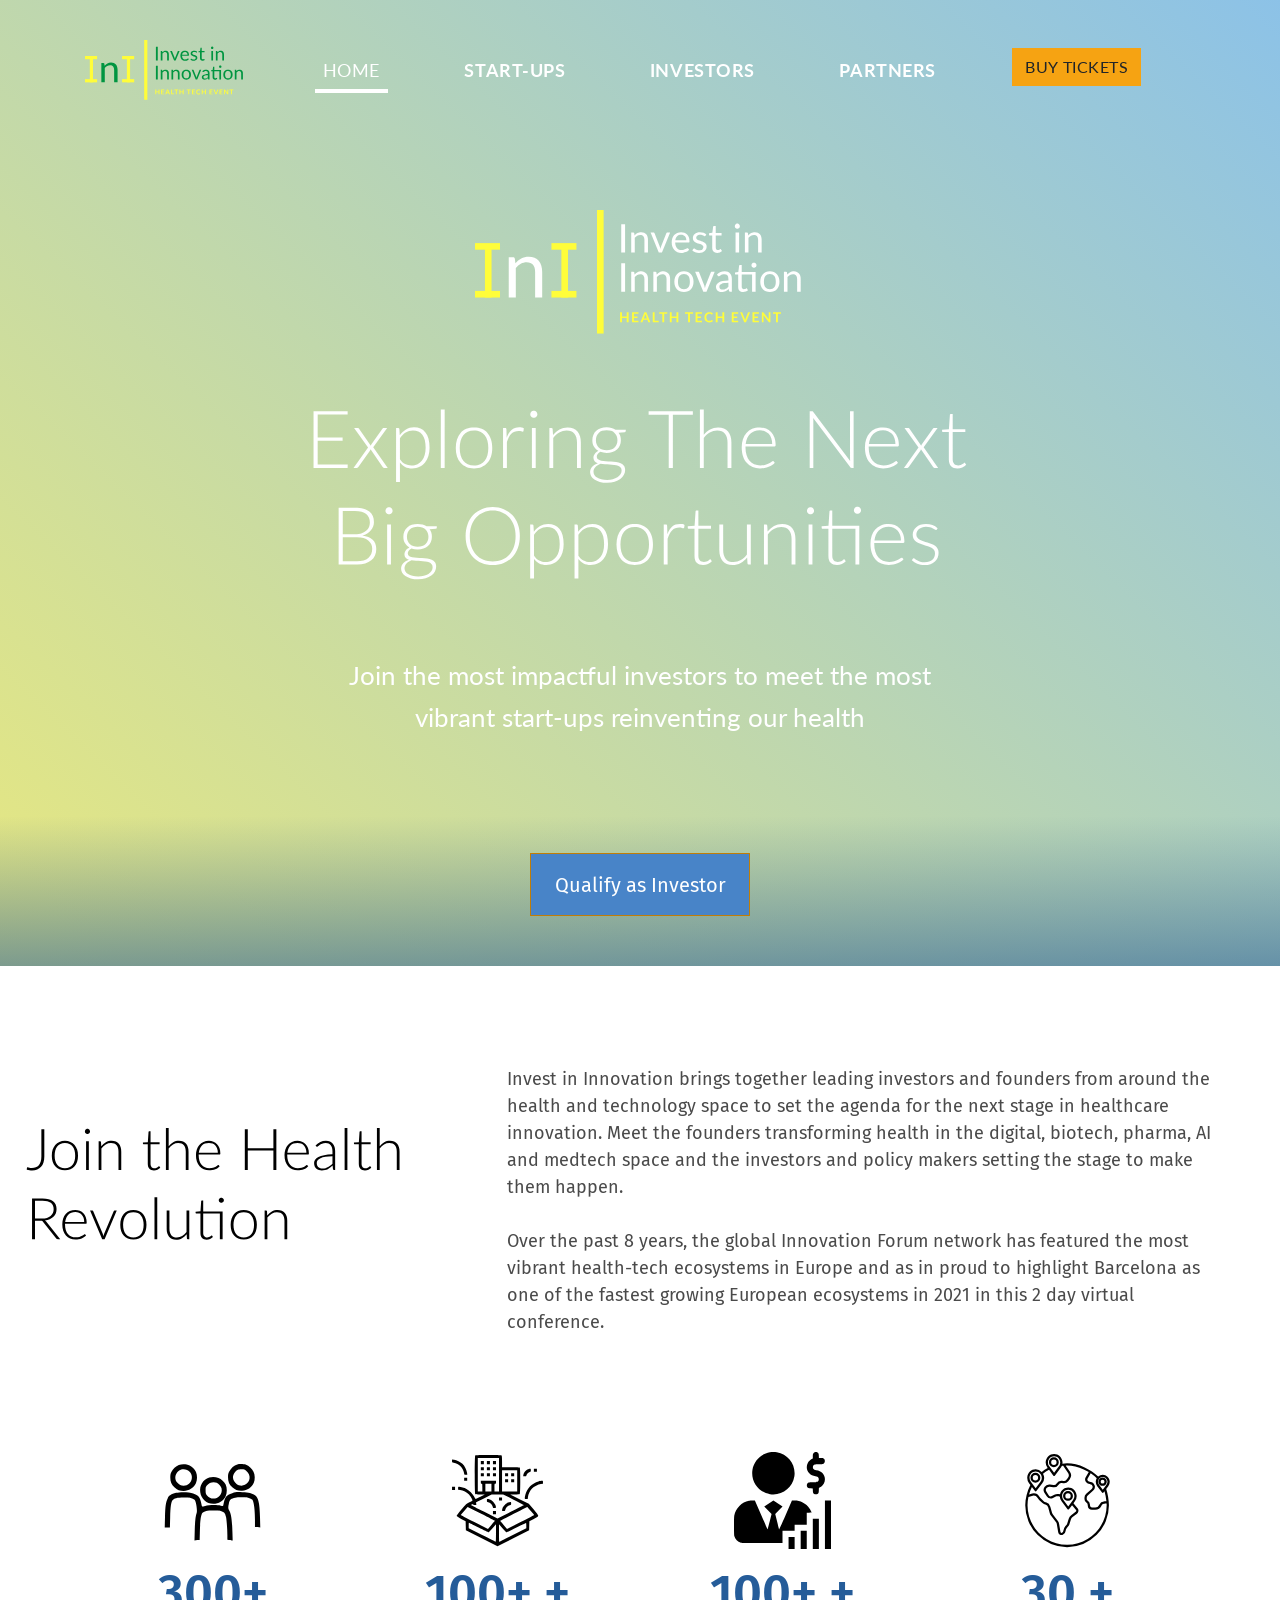
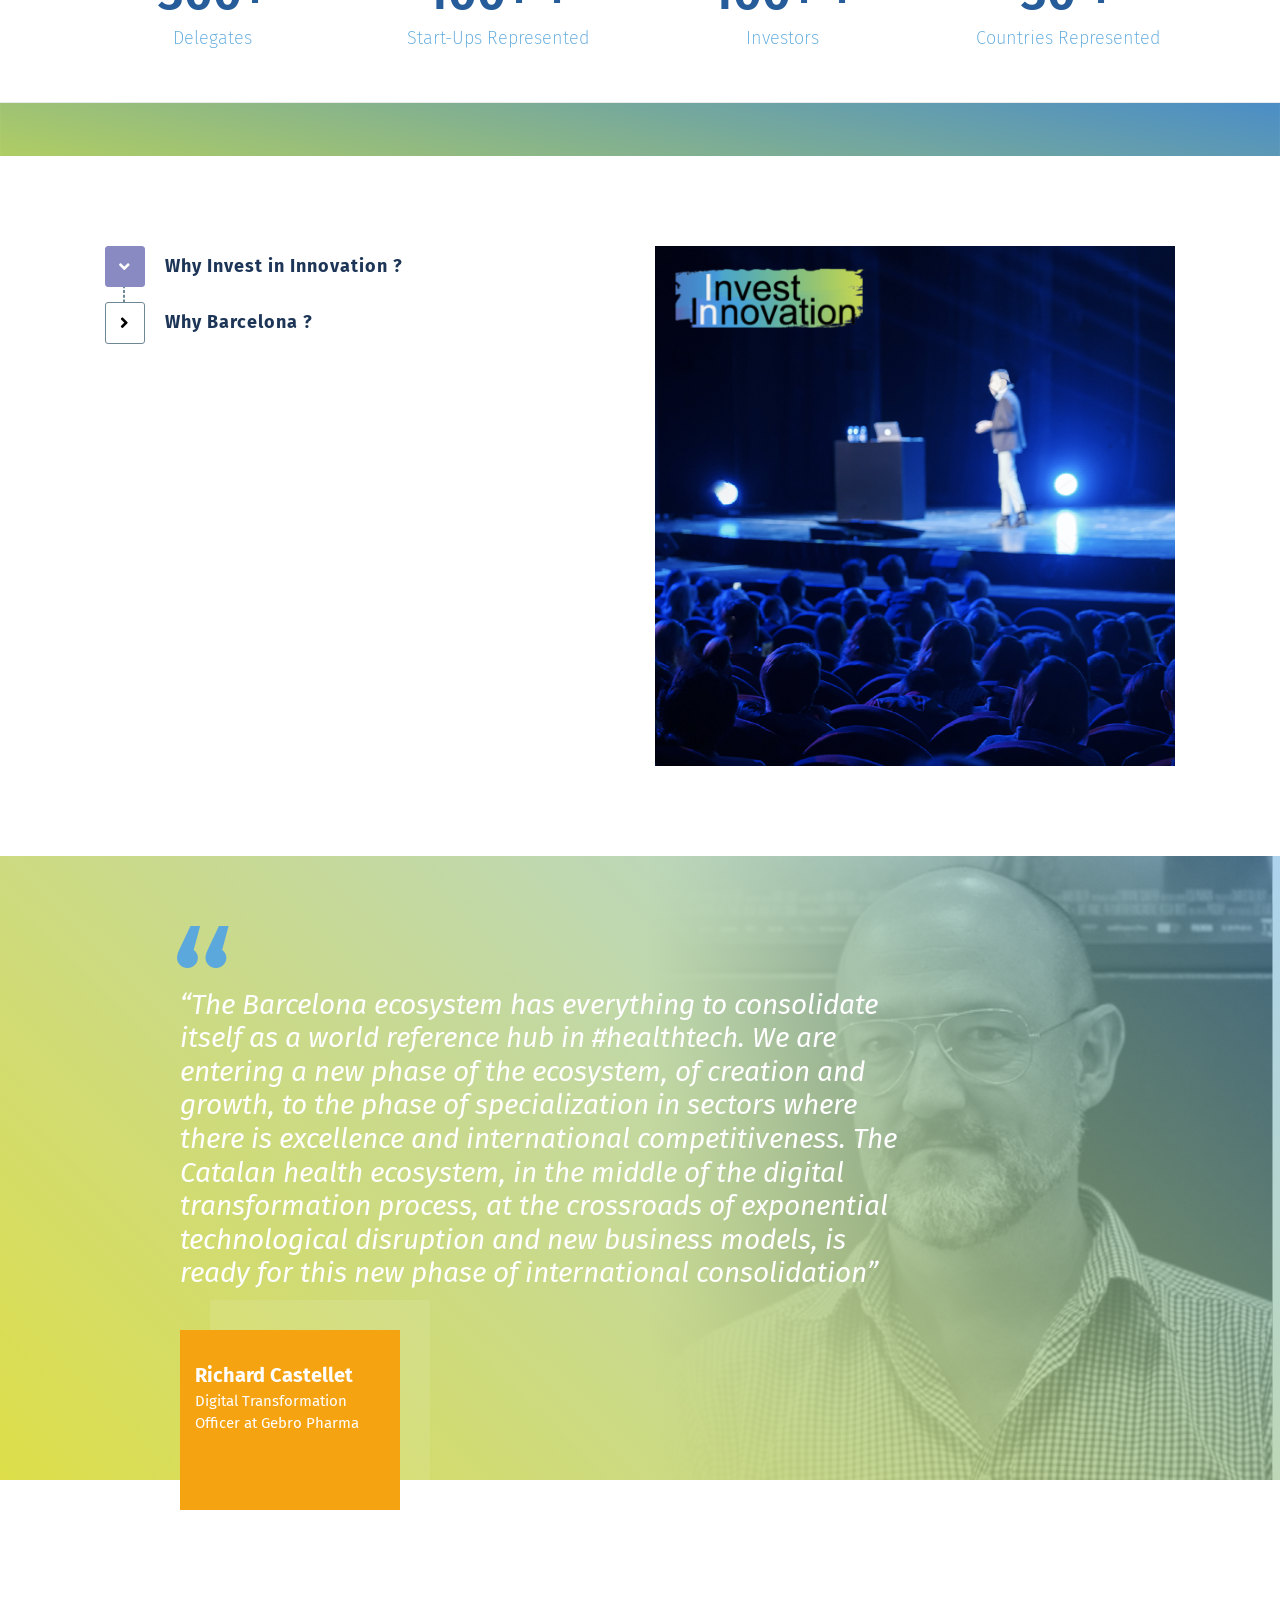
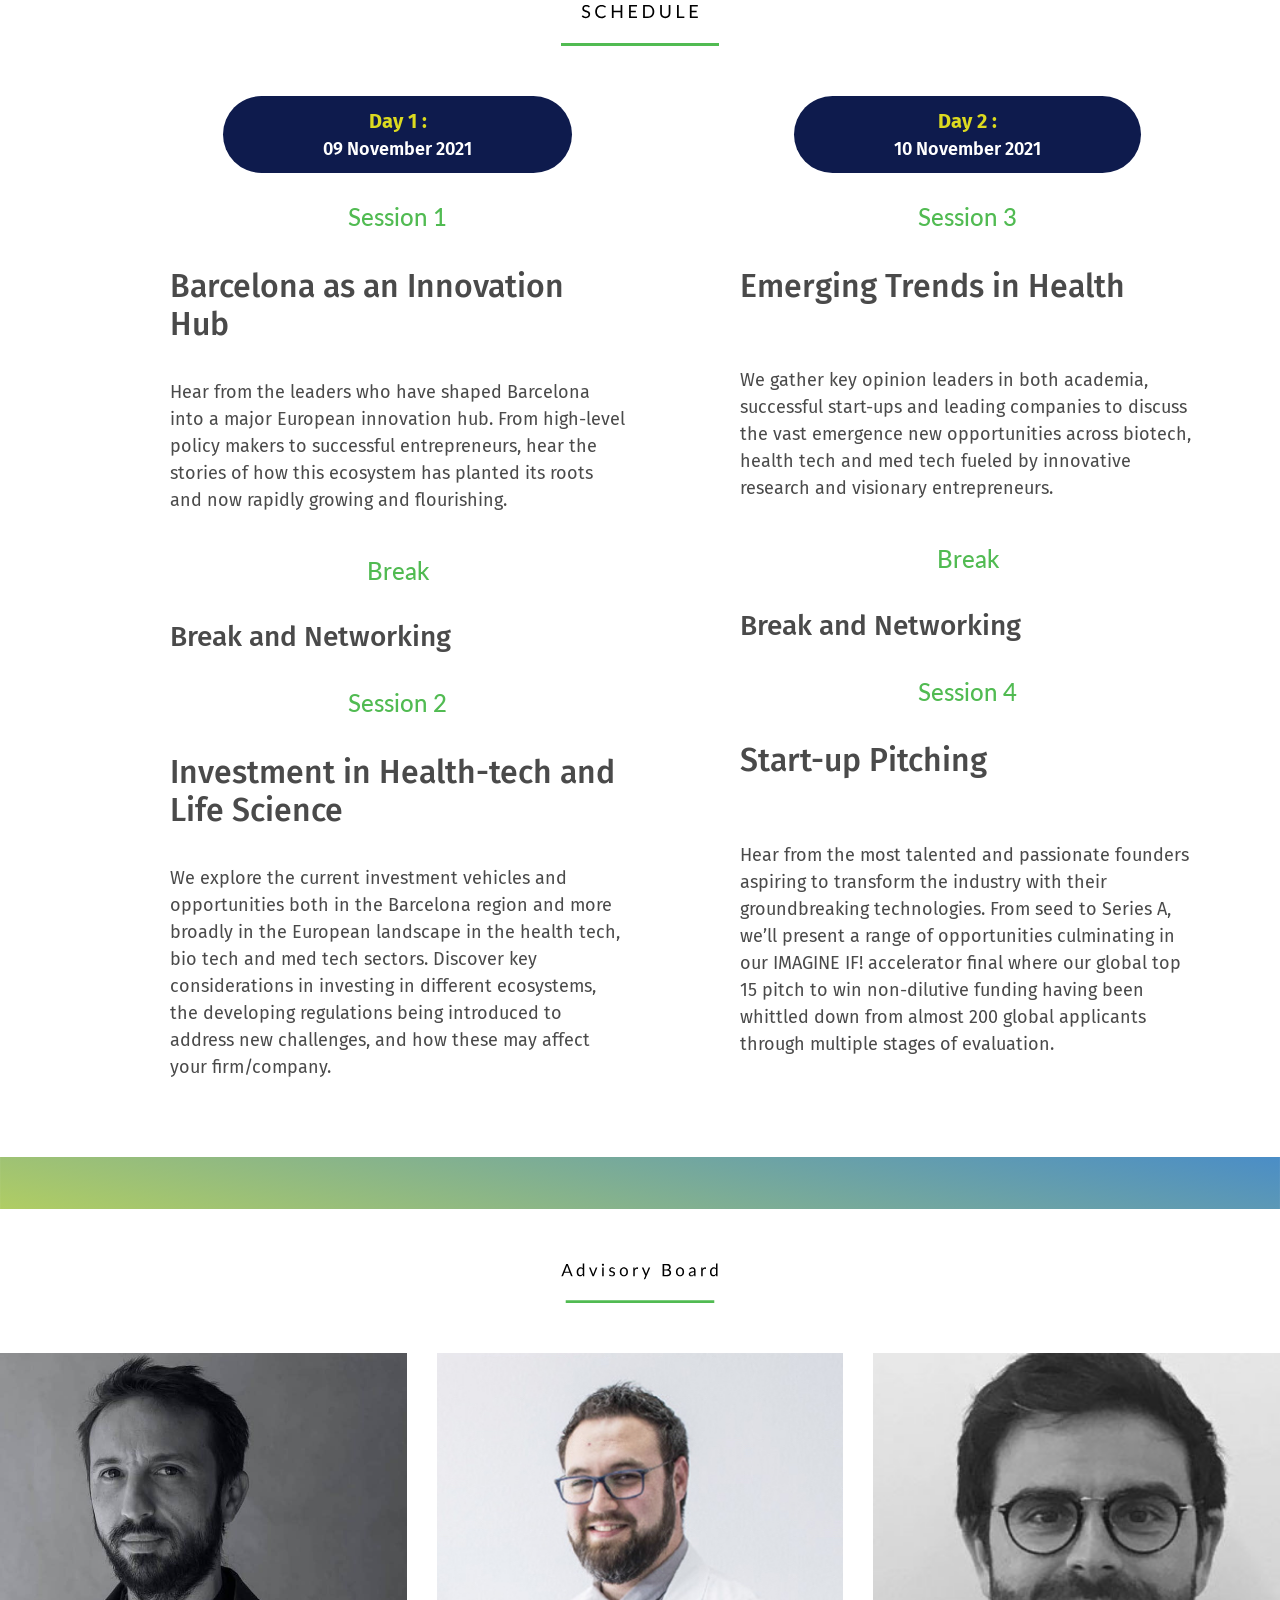
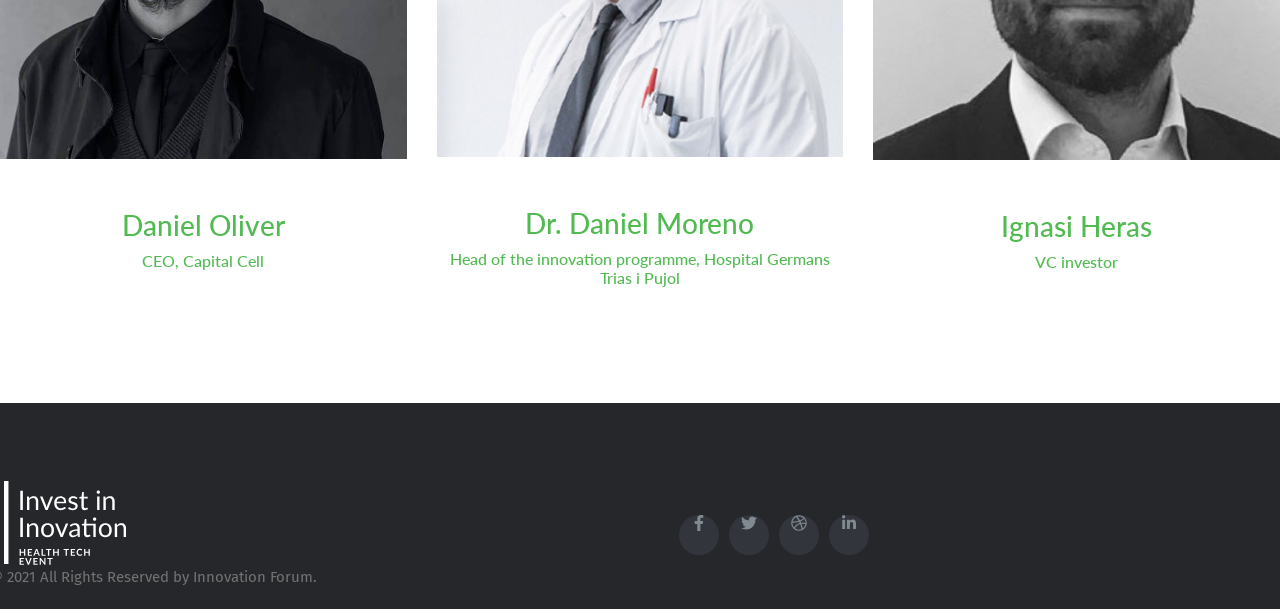
==== investors.html @ de3b5bba "changes" ====
<html lang="en-us">

<head>
    <meta charset="utf-8" />
    <meta name="viewport" content="width=device-width, user-scalable=no" />
    <meta content="IE=edge,chrome=1" http-equiv="X-UA-Compatible" />
    <meta name="theme-color" content="#" />
    <title>Invest In Innovation Forum</title>
    <link href="https://fonts.googleapis.com/css?family=Fira+Sans:200,300i,400,600,800" rel="stylesheet" />
    <link rel="preconnect" href="https://fonts.googleapis.com" />
    <link rel="preconnect" href="https://fonts.gstatic.com" crossorigin />
    <link href="https://fonts.googleapis.com/css2?family=Lato:wght@700&display=swap" rel="stylesheet" />
    <script src="https://ajax.googleapis.com/ajax/libs/jquery/1.12.0/jquery.min.js"></script>
    <link href="css/style.css" rel="stylesheet" />
    <link href="css/shame.css" rel="stylesheet" />
    <link href="schedule.css" rel="stylesheet" />
    <link href="Fontawesome/js/fontawesome.min.js" rel="stylesheet" />
    <link href="Fontawesome/css/all.min.css" rel="stylesheet" />
    <link href="Fontawesome/css/brands.min.css" rel="stylesheet" />
    <link href="lib/font-awesome/css/font-awesome.min.css" rel="stylesheet" />
    <link href="lib/animate/animate.min.css" rel="stylesheet" />
    <link href="lib/venobox/venobox.css" rel="stylesheet" />
    <link href="lib/owlcarousel/assets/owl.carousel.min.css" rel="stylesheet" />
    <title>Invest in Innovation Forum</title>
    <meta name="robots" content="max-image-preview:large" />
    <meta name="description"
        content="Innovation Forum is proud to present Invest In Innovation, a high caliber, two-day conference displaying the future of the healthcare industry in the next big Innovation Hub, Barcelona, Spain. Get an early-bird ticket now!" />
    <meta name="robots" content="max-snippet:-1, max-image-preview:large, max-video-preview:-1" />
    <meta property="og:locale" content="en_GB" />
    <meta property="og:type" content="website" />
    <meta property="og:title" content="Invest in Innovation Forum - Get Your Tickets Now !!" />
    <meta property="og:description"
        content="Innovation Forum is proud to present Invest In Innovation, a high caliber, two-day conference displaying the future of the healthcare industry in the next big Innovation Hub, Barcelona, Spain. Get an early-bird ticket now!" />
    <!-- <meta property="og:url" content="" />  -->
    <meta property="og:site_name" content="Invest In Innovation Conference" />
    <meta name="twitter:card" content="summary_large_image" />
    <meta name="twitter:description"
        content="Innovation Forum is proud to present Invest In Innovation, a high caliber, two-day conference displaying the future of the healthcare industry in the next big Innovation Hub, Barcelona, Spain. Get an early-bird ticket now!" />
    <meta name="twitter:title" content="Invest in Innovation Forum - Get Your Tickets Now !!" />
    <meta name="twitter:site" content="@Innovation_F" />
    <meta name="twitter:creator" content="@Innovation_F" />
    <meta name="msvalidate.01" content="D6557E4B5E5DD53DD208AFF318657C1C" />
    <meta name="google-site-verification" content="PuX6EXnyDmk45ChRIzCTh4MF5u4_9XWu0lNHl1YGXoU" />
    <meta name="yandex-verification" content="078df958e13ba313" />
</head>

<body>
    <script type="text/javascript">
        // _linkedin_partner_id = "956956";

        window._linkedin_data_partner_ids = window._linkedin_data_partner_ids || [];

        window._linkedin_data_partner_ids.push(_linkedin_partner_id);
    </script>
    <script type="text/javascript">
        (function () {
            var s = document.getElementsByTagName("script")[0];

            var b = document.createElement("script");

            b.type = "text/javascript";
            b.async = true;

            b.src = "https://snap.licdn.com/li.lms-analytics/insight.min.js";

            s.parentNode.insertBefore(b, s);
        })();
    </script>
    <nav class="main-navbar navbar navbar-expand-xl fixed-top justify-content-between navbar-dark">
        <div class="container">
            <div class="navbar-brand"> <a href="#index"> <img class="logo-dark" src="images/ini-logo2.svg"
                        alt="Innovation Forum" width="160" height="60"> <img class="logo-light"
                        src="images/ini-logo2.svg" alt="Innovation Forum" width="160" height="60"> </a></div>
            <button class="navbar-toggler collapsed" type="button" data-toggle="collapse"
                data-target="#navbarSupportedContent" aria-controls="navbarSupportedContent" aria-expanded="false"
                aria-label="Toggle navigation"> <span class="icon-bar"></span> </button>
            <div class="collapse navbar-collapse" id="navbarSupportedContent">
                <ul class="navbar-nav ml-auto">
                    </li>
                    <li class="nav-item active"><a class="nav-link" href="">Home</a></li>
                    <li class="nav-item"><a class="nav-link" href="startups.html">Start-Ups</a></li>
                    <li class="nav-item"><a class="nav-link" href="">Investors</a></li>
                    <li class="nav-item"><a class="nav-link" href="">Partners</a></li>
                    <li class="nav-item"><a class="btn btn-primary" href="#" role="button">Buy Tickets</a></li>
                </ul>
            </div>
        </div>
    </nav>
    <script>
        $(document).ready(function () {
            $(".main-navbar .navbar-toggler").on("click", function () {
                $('.main-navbar').toggleClass('opened');
            });

            if ($('body').hasClass('faq-article')) {
                $('.main-navbar	').addClass('navbar-light bg-light').removeClass('navbar-dark');
            } else {
                $(".main-navbar .navbar-toggler").on("click", function () {
                    if ($(window).scrollTop() < 1 && $('.navbar-collapse.collapse').hasClass('show')) {
                        $('.main-navbar').removeClass('navbar-light bg-light').addClass('navbar-dark');
                    } else {
                        $('.main-navbar	').addClass('navbar-light bg-light').removeClass('navbar-dark');
                    }
                });
                $(window).on('scroll', function () {
                    if ($(window).scrollTop() >= 1) {
                        $('.main-navbar').addClass('navbar-light bg-light').removeClass('navbar-dark');
                    } else if ($(window).scrollTop() < 1 && $('.navbar-collapse.collapse').hasClass(
                            'show')) {
                        $('.main-navbar').addClass('navbar-light bg-light').removeClass('navbar-dark');
                    } else {
                        $('.main-navbar').removeClass('navbar-light bg-light').addClass('navbar-dark');
                    }
                });
            }

            $(document).keyup(function (e) {
                if (e.keyCode == 27) {
                    if ($('.navbar-collapse.collapse').hasClass('show')) {
                        $(".navbar-toggler").click();
                    }
                }
            });
        });
    </script>
    <main id="index">
        <header class="default home-header video-header">
            <div class="home-header-bg"
                style="background-image:url('https://www.horizons.health/wp-content/themes/hh-moka/media/home-header-bg.jpg')">
            </div>
            <div class="video-container">
                <video webkit-playsinline="" autoplay="" loop="" muted="">
                    <source src="images/My Movie.mp4">
                </video>
            </div>
            <div class="container">
                <div class="ini-logo"> <img src="images/ini_logo.svg" alt="Invest In Innovation Logo" width="330"
                        height="122"></div>
                <img src="images/investor-logo.svg" alt="Explore New Investments" width="654" height="177" style="
                            margin-bottom: 75px;">
                <section class="explore" style="margin-bottom: 75px;">
                    <p style=" width: 597px; height: 107px;">Join the most impactful investors to meet the most vibrant start-ups reinventing our health</p>
                </section>
                <div class="d-flex justify-content-center">
                    <span class="buy-ticket-btn">
                        <a href="#"><button class="btn btn-primary btn-lg active">Qualify as Investor</button></a>
                    </span>
                </div>
        </header>
        <section class="section-about" style=" margin-top: 50px; margin-bottom: 50px;">
            <div class="container-fluid">
                <div class="row">
                    <div class="col-lg-4 img-what-is">
                        <img src="images/what-is.svg" alt="What Is Innovation Forum" width="374" height="117.6">
                    </div>
                    <div class="col-lg-8" style="
                        padding-left: 80px;
                        padding-right: 0px;
                    ">
                        <p class="whatis-if">Invest in Innovation brings together leading investors and founders from
                            around the health and technology space to set the agenda for the next stage in healthcare
                            innovation. Meet the founders transforming health in the digital, biotech, pharma, AI and
                            medtech space and the investors and policy makers setting the stage to make them happen.<br>

                            <br>Over the past 8 years, the global Innovation Forum network has featured the most vibrant
                            health-tech ecosystems in Europe and as in proud to highlight Barcelona as one of the
                            fastest growing European ecosystems in 2021 in this 2 day virtual conference.
                        </p>
                    </div>
                </div>
            </div>
        </section>
        <section class="section-counters">
            <div class="container">
                <div class="row justify-content-center text-center">
                    <div class="col-sm-6 mb-5 col-lg-3 mb-lg-0">
                        <img src="images/Attendees.svg" alt="Attendees icon" width="97" height="97">
                        <div class="counter-number">
                            <span data-count="300">300+</span>

                        </div>
                        <div class="number-label">Delegates</div>
                    </div>
                    <div class="col-sm-6 mb-5 col-lg-3 mb-lg-0">
                        <img src="images/new-business-1127604.svg" alt="New Business Icon" width="97" height="97">
                        <div class="counter-number">
                            <span data-count="10">100+</span>
                            +
                        </div>
                        <div class="number-label">Start-Ups Represented</div>
                    </div>
                    <div class="col-sm-6 mb-5 col-lg-3 mb-lg-0">
                        <img src="images/2056-512_1.svg" alt="Investor icon" width="97" height="97">
                        <div class="counter-number">
                            <span data-count="100">100+</span>
                            +
                        </div>
                        <div class="number-label">Investors</div>
                    </div>
                    <div class="col-sm-6 mb-5 col-lg-3 mb-lg-0">
                        <img src="images/countries.svg" alt="Countries icon" width="97" height="97">
                        <div class="counter-number">
                            <span data-count="30">30</span>
                            +
                        </div>
                        <div class="number-label">Countries Represented</div>
                    </div>
                </div>
            </div>
        </section>
        <section>
            <img src="images/border.svg" alt="border" width="2000" height="66">
        </section>
        <section class="description_ini">
            <div class="container-fluid">
                <div class="row">
                    <div class="col-lg-6">
                        <div class="panel-group" id="accordion" role="tablist" aria-multiselectable="true">
                            <div class="panel panel-default">
                                <div class="panel-heading" role="tab" id="headingOne">
                                    <h4 class="panel-title">
                                        <a role="button" data-toggle="collapse" data-parent="#accordion"
                                            href="#collapseOne" aria-expanded="true" aria-controls="collapseOne">
                                            Why Invest in Innovation ?
                                        </a>
                                    </h4>
                                </div>
                                <div id="collapseOne" class="panel-collapse collapse in" role="tabpanel"
                                    aria-labelledby="headingOne">
                                    <div class="panel-body">
                                        <p>The past year has seen the largest globally coordinated efforts of
                                            scientists, policy makers and investment in history to tackle an
                                            unprecedented challenge. As we emerge on the other side, the question is:
                                            <b>where next?</b><br>

                                            <br>How do we take this momentum and combine it the maturation of gene
                                            technologies, AI, cell therapies and advanced devices to catapult the next
                                            generation of healthcare start-ups?<br>

                                            <br>Join the leading founders, investors and decision makers to scope out
                                            the next major opportunities and shape the next stage of health-related
                                            start-ups.</p>
                                    </div>
                                </div>
                            </div>
                            <div class="panel panel-default">
                                <div class="panel-heading" role="tab" id="headingTwo">
                                    <h4 class="panel-title">
                                        <a class="collapsed" role="button" data-toggle="collapse"
                                            data-parent="#accordion" href="#collapseTwo" aria-expanded="false"
                                            aria-controls="collapseTwo">
                                            Why Barcelona ?
                                        </a>
                                    </h4>
                                </div>
                                <div id="collapseTwo" class="panel-collapse collapse" role="tabpanel"
                                    aria-labelledby="headingTwo">
                                    <div class="panel-body">
                                        <p>With the Catalonia ‘Bioregion’ seeing one company a week being founded it is
                                            clear that this ecosystem is a growing opportunity for healthcare
                                            investment. In recent years, it has developed to a stage of maturity with
                                            key infrastructure of entrepreneurial support and investment capital
                                            doubling over the last 2 years and a x5 increase in international
                                            investment. With 5+ years in the region, the Innovation Forum is keen to
                                            showcase this ecosystem which has positioned its health innovation to the
                                            top of its agenda.</p>
                                    </div>
                                </div>
                            </div>
                        </div>
                    </div>
                    <div class="col-lg-6">
                        <img src="images/conference.svg" alt="Invest In Innovation Logo" width="572" height="572">
                    </div>
                </div>
            </div>
        </section>
        <section class="testimonials">
            <div id="carouselTestimonials" class="carousel slide carousel-fade" data-ride="carousel" data-pause="true">
                <div class="carousel-inner">
                    <div class="carousel-item text-right active">
                        <div class="carousel-item-content">
                            <div class="testimonial-image">
                                <img width="240" height="361" src="images/castlett.svg"
                                    class="attachment-speakerlist size-speakerlist"
                                    alt="Invest In Innovation - Richard Castellet" loading="lazy"
                                    srcset="images/castlett.svg 240w, images/castlett.svg 150w, images/castlett.svg 300w, images/castlett.svg 768w, images/castlett.svg 900w"
                                    sizes="(max-width: 238px) 100vw, 238px" />
                            </div>
                            <div class="container text-left">
                                <div class="row justify-content-right justify-content-md-right">
                                    <div class="col-11 col-md-10 offset-lg-1 col-lg-8">
                                        <blockquote>“The Barcelona ecosystem has everything to consolidate itself as a
                                            world reference hub in #healthtech. We are entering a new phase of the
                                            ecosystem, of creation and growth, to the phase of specialization in sectors
                                            where there is excellence and international competitiveness. The Catalan
                                            health ecosystem, in the middle of the digital transformation process, at
                                            the crossroads of exponential technological disruption and new business
                                            models, is ready for this new phase of international consolidation”
                                        </blockquote>
                                        <div class="testimonial-author">
                                            <p class="author-name">Richard Castellet</p>
                                            <p class="author-position">Digital Transformation Officer at Gebro Pharma
                                            </p>
                                        </div>
                                    </div>
                                </div>
                            </div>
                        </div>
                    </div>
                    <div class="carousel-item text-right ">
                        <div class="carousel-item-content">
                            <div class="testimonial-image">
                                <img width="240" height="361" src="images/Dan.jpeg"
                                    class="attachment-speakerlist size-speakerlist"
                                    alt="Health Horizons Conference - Hermann Hauser" loading="lazy"
                                    srcset="images/Dan.jpeg 240w, images/Dan.jpeg 150w, images/Dan.jpeg 300w, images/Dan.jpeg 900w"
                                    sizes="(max-width: 238px) 100vw, 238px" />
                            </div>
                            <div class="container text-left">
                                <div class="row justify-content-center justify-content-md-center">
                                    <div class="col-11 col-md-10 offset-lg-1 col-lg-8">
                                        <blockquote>“During the recent decade, Barcelona has grown to be an acknowledged
                                            health innovation hub. Its thriving start-up ecosystem, together with
                                            world-leading organisations make open numerous possibilities for
                                            collaborations and investments.
                                            I believe an event like Invest in Innovation is necessary in order to build
                                            long standing partnerships and showcase how much Barcelona can offer to the
                                            world.”
                                        </blockquote>
                                        <div class="testimonial-author">
                                            <p class="author-name">Daniel Moreno Martínez, PhD, FHEA</p>
                                            <p class="author-position">Head of the Innovation Programme</p>
                                        </div>
                                    </div>
                                </div>
                            </div>
                        </div>
                    </div>
                    <div class="carousel-item text-right ">
                        <div class="carousel-item-content">
                            <div class="testimonial-image">
                                <img width="240" height="361" src="images/andy-richards.jpg"
                                    class="attachment-speakerlist size-speakerlist"
                                    alt="Health Horizons Conference - Hermann Hauser" loading="lazy"
                                    srcset="images/andy-richards.jpg 240w, images/andy-richards.jpg 150w, images/andy-richards.jpg 300w, images/andy-richards.jpg 900w"
                                    sizes="(max-width: 238px) 100vw, 238px" />
                            </div>
                            <div class="container text-left">
                                <div class="row justify-content-center justify-content-md-center">
                                    <div class="col-11 col-md-10 offset-lg-1 col-lg-8">
                                        <blockquote>““Exciting, really dynamic atmosphere and I look forward to be
                                            involved in these events in the future”
                                        </blockquote>
                                        <div class="testimonial-author">
                                            <p class="author-name">Dr. Andy Richards</p>
                                            <p class="author-position"> Chairman of 4 biotech companies and founder of
                                                Cambridge Angels</p>
                                        </div>
                                    </div>
                                </div>
                            </div>
                        </div>
                    </div>
                    <div class="carousel-item text-right ">
                        <div class="carousel-item-content">
                            <div class="testimonial-image">
                                <img width="240" height="361" src="images/Dr-Hermann-Hauser.jpg"
                                    class="attachment-speakerlist size-speakerlist"
                                    alt="Health Horizons Conference - Hermann Hauser" loading="lazy"
                                    srcset="images/Dr-Hermann-Hauser.jpg 240w, images/Dr-Hermann-Hauser.jpg 150w, images/Dr-Hermann-Hauser.jpg 300w, images/Dr-Hermann-Hauser.jpg 900w"
                                    sizes="(max-width: 238px) 100vw, 238px" />
                            </div>
                            <div class="container text-left">
                                <div class="row justify-content-center justify-content-md-center">
                                    <div class="col-11 col-md-10 offset-lg-1 col-lg-8">
                                        <blockquote>“I was blown away! I am so impressed that there are so many good
                                            companies now”
                                        </blockquote>
                                        <div class="testimonial-author">
                                            <p class="author-name">Dr. Hermann Hauser</p>
                                            <p class="author-position">Founder & Director at Amadeus Capital Partners
                                            </p>
                                        </div>
                                    </div>
                                </div>
                            </div>
                        </div>
                    </div>
                    <div class="arrows">
                        <div class="container">
                            <div class="row justify-content-center justify-content-md-center">
                                <div class="col-11 col-md-10 offset-lg-1 col-lg-8">
                                    <a class="carousel-control-prev" href="#carouselTestimonials" role="button"
                                        data-slide="prev">
                                        <span class="carousel-control-prev-icon" aria-hidden="true"></span>
                                        <span class="sr-only">Previous</span>
                                    </a>
                                    <a class="carousel-control-next" href="#carouselTestimonials" role="button"
                                        data-slide="next">
                                        <span class="carousel-control-next-icon" aria-hidden="true"></span>
                                        <span class="sr-only">Next</span>
                                    </a>
                                </div>
                            </div>
                        </div>
                    </div>
                </div>
        </section>
        <section id="schedule" class="section-with-bg">
            <div class="container-fluid">
                <div class="section-header">
                    <img src="images/event_schedule.svg" alt="Invest In Innovation Logo" width="158" height="46">
                </div>
                <!-- <div>
                    <ul class="nav nav-tabs" role="tablist">
                        <li class="nav-item" style="
                    padding-right: 100px;
                    margin-right: 150px;
                    ">
                            <a class="nav-link" style="
                        padding-right: 100px;" data-toggle="tab"><span class="day">Day 1 :</span><br>9 November
                                2021</a>
                        </li>
                        
                    </ul>
                </div> -->
                <div class="tab-content row justify-content-center">
                    <div class="container">
                        <div class="row">
                            <div class="col-md-6" style="
                            padding-left: 100px">
                            <ul class="nav nav-tabs" role="tablist">
                                <li class="nav-item" style="
                            padding-right: 100px;
                            margin-right: 150px;
                            ">
                                   <li class="nav-item">
                                    <a class="nav-link" style="
                                padding-left: 100px;" data-toggle="tab"><span class="day">Day 1 :</span><br>09 November
                                        2021</a>
                                </li>
                            </ul>
                                <h4 class="session">Session 1</h4>
                                <br>
                                <h2 class="session-title">Barcelona as an Innovation Hub</h2>
                                <br>
                                <p class="session-info">Hear from the leaders who have shaped Barcelona into a major
                                    European innovation hub. From high-level policy makers to successful
                                    entrepreneurs, hear the stories of how this ecosystem has planted its roots and
                                    now rapidly growing and flourishing.</p>
                                <br>
                                <h4 class="session">Break</h4>
                                <br>
                                <h3 class="session-title">Break and Networking</h3>
                                <br>
                                <h4 class="session">Session 2</h4>
                                <br>
                                <h2 class="session-title">Investment in Health-tech and Life Science</h2>
                                <br>
                                <p class="session-info">We explore the current investment vehicles and opportunities
                                    both in the Barcelona region and more broadly in the European landscape in the
                                    health tech, bio tech and med tech sectors. Discover key considerations in
                                    investing in different ecosystems, the developing regulations being introduced
                                    to address new challenges, and how these may affect your firm/company. </p>
                            </div>
                            <div class="col-md-6" style="
                                padding-left: 100px">
                                <ul class="nav nav-tabs" role="tablist">
                                    <li class="nav-item" style="
                                padding-right: 100px;
                                margin-right: 150px;
                                ">
                                       <li class="nav-item">
                                        <a class="nav-link" style="
                                    padding-left: 100px;" data-toggle="tab"><span class="day">Day 2 :</span><br>10 November
                                            2021</a>
                                    </li>
                                </ul>
                                <h4 class="session">Session 3</h4>
                                <br>
                                <h2 class="session-title">Emerging Trends in Health</h2>
                                <br>
                                <br>
                                <p class="session-info">We gather key opinion leaders in both academia, successful
                                    start-ups and leading companies to discuss the vast emergence new opportunities
                                    across biotech, health tech and med tech fueled by innovative research and
                                    visionary entrepreneurs.</p>
                                <br>
                                <h4 class="session">Break</h4>
                                <br>
                                <h3 class="session-title">Break and Networking</h3>
                                <br>
                                <h4 class="session">Session 4</h4>
                                <br>
                                <h2 class="session-title">Start-up Pitching</h2>
                                <br>
                                <br>
                                <p class="session-info">Hear from the most talented and passionate founders aspiring
                                    to transform the industry with their groundbreaking technologies. From seed to
                                    Series A, we’ll present a range of opportunities culminating in our IMAGINE IF!
                                    accelerator final where our global top 15 pitch to win non-dilutive funding
                                    having been whittled down from almost 200 global applicants through multiple
                                    stages of evaluation.</p>
                            </div>
                        </div>
                    </div>
                </div>
            </div>
        </section>
        <script src="javascript/slick.js"></script>
        <section>
            <img src="images/border.svg" alt="border" width="2000" height="66">
        </section>
        <section id="advisors" class="section-with-bg">
            <div class="container-fluid">
                <div class="section-header">
                    <div class="venue">
                        <img src="images/advisors.svg" alt="Invest In Innovation Logo" width="158" height="46">
                    </div>
                </div>
            </div>
            <div class="row">
                <div class="col-md-4">
                    <div class="thumbnail">
                        <img src="images/Daniel-Oliver-Capital-Cell.jpg" alt="Daniel Oliver" style="width:100%">
                        <div class="advisor-caption" style="
                      padding-top: 50px">
                            <h3>Daniel Oliver</h3>
                            <h6>CEO, Capital Cell</h6>
                        </div>
                        </a>
                    </div>
                </div>
                <div class="col-md-4">
                    <div class="thumbnail">
                        <img src="images/Daniel+Moreno+Martinez.jpg" alt="Dr. Daniel Moreno Martinez"
                            style="width:100%">
                        <div class="advisor-caption" style="
                      padding-top: 50px">
                            <h3>Dr. Daniel Moreno</h3>
                            <h6>Head of the innovation programme, Hospital Germans Trias i Pujol </h6>
                        </div>
                        </a>
                    </div>
                </div>
                <div class="col-md-4">
                    <div class="thumbnail">
                        <img src="images/ignasi heras.jpg" alt="Ignasi Heras" style="width:100%">
                        <div class="advisor-caption" style="
                      padding-top: 50px">
                            <h3>Ignasi Heras</h3>
                            <h6>VC investor</h6>
                        </div>
                        </a>
                    </div>
                </div>
            </div>
            <br>
            <br>
            <br>
            <br>
        </section>
        <section>
            <footer class="site-footer">
                <div class="container">
                    <div class="row">
                        <div class="col-xs-6 col-md-3">
                            <!-- Partners -->
                        </div>
                        <hr>
                    </div>
                    </div>
                    <div class="container">
                        <div class="row">
                            <div class="ini-footer">
                                <div class="col-md-12">
                                    <img src="images/ini-logo_blk.svg" alt="Invest in Innovation Logo">
                                    <div class="container">
                                        <div class="col-md-6"></div>
                                        <div class="row">
                                            <div>
                                                <p class="copyright-text">Copyright &copy; 2021 All Rights Reserved by
                                                    Innovation Forum.
                                                </p>
                                            </div>
                                        </div>
                                    </div>
                                    </div>

                                    <div class="col-md-6">
                                        <ul class="social-icons">
                                            <li><a class="facebook" href="#"><i class="fa fa-facebook"></i></a></li>
                                            <li><a class="twitter" href="#"><i class="fa fa-twitter"></i></a></li>
                                            <li><a class="dribbble" href="#"><i class="fa fa-dribbble"></i></a></li>
                                            <li><a class="linkedin" href="#"><i class="fa fa-linkedin"></i></a></li>
                                        </ul>
                                    </div>
                                </div>
                            </div>
                            </div>
                            </div>
                        
            </footer>
        </section>


        </script>
        <script type="text/javascript" src="javascript/bootstrap.min.js"></script>
        <script src="javascript/popper.js"></script>
        <script type="text/javascript"></script>
        <script src="Fontawesome/js/v4-shims.min.js"></script>
        <script src="Fontawesome/js/all.min.js"></script>
        <script src="Fontawesome/js/brands.min.js"></script>
        <script src="Fontawesome/js/conflict-detection.min.js"></script>
        <script src="Fontawesome/js/fontawesome.min.js"></script>
        <script src="lib/jquery/jquery-migrate.min.js"></script>
        <script src="lib/bootstrap/js/bootstrap.bundle.min.js"></script>
        <script src="lib/easing/easing.min.js"></script>
        <script src="lib/superfish/hoverIntent.js"></script>
        <script src="lib/superfish/superfish.min.js"></script>
        <script src="lib/wow/wow.min.js"></script>
        <script src="lib/venobox/venobox.min.js"></script>
        <script src="lib/owlcarousel/owl.carousel.min.js"></script>
        <script type="text/javascript" src='schedule.js' id='schedule.js'></script>
        <script defer type='text/javascript' src='javascript/lazysizes.min.js'
            id='siteground-optimizer-lazy-sizes-js-js'>
        </script>
        <script defer type='text/javascript' src='javascript/priorityMenu.min.js' id='priority-menu-js'></script>
        <script type='text/javascript' src='javascript/wp-embed.min.js' id='wp-embed-js'>
        </script>
        <script type='text/javascript' src='javascript/countdown.js' id='countdown.js'></script>
        <script type='text/javascript' src='javascript/init.js' id='init.js'></script>
        <script>
            /(trident|msie)/i.test(navigator.userAgent) && document.getElementById && window.addEventListener &&
                window
                .addEventListener("hashchange", function () {
                    var t,
                        e = location.hash.substring(1);
                    /^[A-z0-9_-]+$/.test(e) && (t = document.getElementById(e)) && (
                        /^(?:a|select|input|button|textarea)$/i.test(t.tagName) || (t.tabIndex = -1), t
                        .focus())
                }, !1);
        </script>
</body>

</html>
---- css/style.css ----
html,
body,
div,
span,
applet,
object,
iframe,
h1,
h2,
h3,
h4,
h5,
h6,
p,
blockquote,
pre,
a,
abbr,
acronym,
address,
big,
cite,
code,
del,
dfn,
em,
img,
ins,
kbd,
q,
s,
samp,
small,
strike,
strong,
sub,
sup,
tt,
var,
b,
u,
i,
center,
dl,
dt,
dd,
ol,
ul,
li,
fieldset,
form,
label,
legend,
table,
caption,
tbody,
tfoot,
thead,
tr,
th,
td,
article,
aside,
canvas,
details,
embed,
figure,
figcaption,
footer,
header,
hgroup,
menu,
nav,
output,
ruby,
section,
summary,
time,
mark,
audio,
video {
  margin: 0;
  padding: 0;
  border: 0;
  font: inherit;
  font-size: 100%;
  vertical-align: baseline;
}

html {
  line-height: 1;
}

ol,
ul {
  list-style: none;
}

table {
  border-collapse: collapse;
  border-spacing: 0;
}

caption,
th,
td {
  text-align: left;
  font-weight: normal;
  vertical-align: middle;
}

q,
blockquote {
  quotes: none;
}

q:before,
q:after,
blockquote:before,
blockquote:after {
  content: "";
  content: none;
}

a img {
  border: none;
}

article,
aside,
details,
figcaption,
figure,
footer,
header,
hgroup,
main,
menu,
nav,
section,
summary {
  display: block;
}

/*!
 * Bootstrap v4.2.1 (https://getbootstrap.com/)
 * Copyright 2011-2018 The Bootstrap Authors
 * Copyright 2011-2018 Twitter, Inc.
 * Licensed under MIT (https://github.com/twbs/bootstrap/blob/master/LICENSE)
 */
*,
*::before,
*::after {
  box-sizing: border-box;
}

html {
  font-family: sans-serif;
  line-height: 1.15;
  -webkit-text-size-adjust: 100%;
  -webkit-tap-highlight-color: rgba(25, 25, 25, 0);
}

article,
aside,
figcaption,
figure,
footer,
header,
hgroup,
main,
nav,
section {
  display: block;
}

body {
  margin: 0;
  font-family: -apple-system, BlinkMacSystemFont, "Segoe UI", Roboto,
    "Helvetica Neue", Arial, "Noto Sans", sans-serif, "Apple Color Emoji",
    "Segoe UI Emoji", "Segoe UI Symbol", "Noto Color Emoji";
  font-size: 1rem;
  font-weight: 400;
  line-height: 1.5;
  color: #212529;
  text-align: left;
  background-color: #ffffff;
}

[tabindex="-1"]:focus {
  outline: 0 !important;
}

hr {
  box-sizing: content-box;
  height: 0;
  overflow: visible;
}

h1,
h2,
h3,
h4,
h5,
h6 {
  margin-top: 0;
  margin-bottom: 0.5rem;
}

p {
  margin-top: 0;
  margin-bottom: 1rem;
}

abbr[title],
abbr[data-original-title] {
  text-decoration: underline;
  text-decoration: underline dotted;
  cursor: help;
  border-bottom: 0;
  text-decoration-skip-ink: none;
}

address {
  margin-bottom: 1rem;
  font-style: normal;
  line-height: inherit;
}

ol,
ul,
dl {
  margin-top: 0;
  margin-bottom: 1rem;
}

ol ol,
ul ul,
ol ul,
ul ol {
  margin-bottom: 0;
}

dt {
  font-weight: 700;
}

dd {
  margin-bottom: 0.5rem;
  margin-left: 0;
}

blockquote {
  margin: 0 0 1rem;
}

b,
strong {
  font-weight: bolder;
}

small {
  font-size: 80%;
}

sub,
sup {
  position: relative;
  font-size: 75%;
  line-height: 0;
  vertical-align: baseline;
}

sub {
  bottom: -0.25em;
}

sup {
  top: -0.5em;
}

a {
  color: #f6a312;
  text-decoration: none;
  background-color: transparent;
}

a:hover {
  color: #b57507;
  text-decoration: underline;
}

a:not([href]):not([tabindex]) {
  color: inherit;
  text-decoration: none;
}

a:not([href]):not([tabindex]):hover,
a:not([href]):not([tabindex]):focus {
  color: inherit;
  text-decoration: none;
}

a:not([href]):not([tabindex]):focus {
  outline: 0;
}

pre,
code,
kbd,
samp {
  font-family: SFMono-Regular, Menlo, Monaco, Consolas, "Liberation Mono",
    "Courier New", monospace;
  font-size: 1em;
}

pre {
  margin-top: 0;
  margin-bottom: 1rem;
  overflow: auto;
}

figure {
  margin: 0 0 1rem;
}

img {
  vertical-align: middle;
  border-style: none;
  align-items: center;
}

@media (min-width: 576px) {
  .img {
    max-width: 506px;
  }
}


@media (min-width: 812px) {
  .img {
    max-width: 714px;
  }
}

@media (min-width: 992px) {
  .img {
    max-width: 960px;
  }
}

@media (min-width: 1200px) {
  .img {
    max-width: 1140px;
  }
}

.startup-logo {
  vertical-align: middle;
  margin-top: 50px;
}

@media (min-width: 576px) {
  .startup-funding .img {
    max-height: 26px;
  }
}


svg {
  overflow: hidden;
  vertical-align: middle;
}

table {
  border-collapse: collapse;
}

caption {
  padding-top: 0.75rem;
  padding-bottom: 0.75rem;
  color: #6c757d;
  text-align: left;
  caption-side: bottom;
}

th {
  text-align: inherit;
}

label {
  display: inline-block;
  margin-bottom: 0.5rem;
}

button {
  border-radius: 0;
}

button:focus {
  outline: 1px dotted;
  outline: 5px auto -webkit-focus-ring-color;
}

input,
button,
select,
optgroup,
textarea {
  margin: 0;
  font-family: inherit;
  font-size: inherit;
  line-height: inherit;
}

button,
input {
  overflow: visible;
}

button,
select {
  text-transform: none;
}

button,
[type="button"],
[type="reset"],
[type="submit"] {
  -webkit-appearance: button;
}

button::-moz-focus-inner,
[type="button"]::-moz-focus-inner,
[type="reset"]::-moz-focus-inner,
[type="submit"]::-moz-focus-inner {
  padding: 0;
  border-style: none;
}

input[type="radio"],
input[type="checkbox"] {
  box-sizing: border-box;
  padding: 0;
}

input[type="date"],
input[type="time"],
input[type="datetime-local"],
input[type="month"] {
  -webkit-appearance: listbox;
}

textarea {
  overflow: auto;
  resize: vertical;
}

fieldset {
  min-width: 0;
  padding: 0;
  margin: 0;
  border: 0;
}

legend {
  display: block;
  width: 100%;
  max-width: 100%;
  padding: 0;
  margin-bottom: 0.5rem;
  font-size: 1.5rem;
  line-height: inherit;
  color: inherit;
  white-space: normal;
}

progress {
  vertical-align: baseline;
}

[type="number"]::-webkit-inner-spin-button,
[type="number"]::-webkit-outer-spin-button {
  height: auto;
}

[type="search"] {
  outline-offset: -2px;
  -webkit-appearance: none;
}

[type="search"]::-webkit-search-decoration {
  -webkit-appearance: none;
}

::-webkit-file-upload-button {
  font: inherit;
  -webkit-appearance: button;
}

output {
  display: inline-block;
}

summary {
  display: list-item;
  cursor: pointer;
}

template {
  display: none;
}

[hidden] {
  display: none !important;
}

h1,
h2,
h3,
h4,
h5,
h6,
.h1,
.h2,
.h3,
.h4,
.h5,
.h6 {
  margin-bottom: 0.5rem;
  font-family: inherit;
  font-weight: 500;
  line-height: 1.2;
  color: inherit;
}

h1,
.h1 {
  font-size: 2.5rem;
}

h2,
.h2 {
  font-size: 2rem;
}

h3,
.h3 {
  font-size: 1.75rem;
}

h4,
.h4 {
  font-size: 1.5rem;
}

h5,
.h5 {
  font-size: 1.25rem;
}

h6,
.h6 {
  font-size: 1rem;
}

.lead {
  font-size: 1.25rem;
  font-weight: 300;
}

.display-1 {
  font-size: 6rem;
  font-weight: 300;
  line-height: 1.2;
}

.display-2 {
  font-size: 5.5rem;
  font-weight: 300;
  line-height: 1.2;
}

.display-3 {
  font-size: 4.5rem;
  font-weight: 300;
  line-height: 1.2;
}

.display-4 {
  font-size: 3.5rem;
  font-weight: 300;
  line-height: 1.2;
}

hr {
  margin-top: 1rem;
  margin-bottom: 1rem;
  border: 0;
  border-top: 1px solid rgba(25, 25, 25, 0.1);
}

small,
.small {
  font-size: 80%;
  font-weight: 400;
}

mark,
.mark {
  padding: 0.2em;
  background-color: #fcf8e3;
}

.list-unstyled {
  padding-left: 0;
  list-style: none;
}

.list-inline {
  padding-left: 0;
  list-style: none;
}

.list-inline-item {
  display: inline-block;
}

.list-inline-item:not(:last-child) {
  margin-right: 0.5rem;
}

.initialism {
  font-size: 90%;
  text-transform: uppercase;
}

.blockquote {
  margin-bottom: 1rem;
  font-size: 1.25rem;
}

.blockquote-footer {
  display: block;
  font-size: 80%;
  color: #6c757d;
}

.blockquote-footer::before {
  content: "\2014\00A0";
}

.img-fluid {
  max-width: 100%;
  height: auto;
}

.img-thumbnail {
  padding: 0.25rem;
  background-color: #ffffff;
  border: 1px solid #dee2e6;
  border-radius: 0;
  max-width: 100%;
  height: auto;
  align-items: center
}

.figure {
  display: inline-block;
}

.figure-img {
  margin-bottom: 0.5rem;
  line-height: 1;
}

.figure-caption {
  font-size: 90%;
  color: #6c757d;
}

code {
  font-size: 87.5%;
  color: #e83e8c;
  word-break: break-word;
}

a > code {
  color: inherit;
}

kbd {
  padding: 0.2rem 0.4rem;
  font-size: 87.5%;
  color: #ffffff;
  background-color: #212529;
  border-radius: 0;
}

kbd kbd {
  padding: 0;
  font-size: 100%;
  font-weight: 700;
}

pre {
  display: block;
  font-size: 87.5%;
  color: #212529;
}

pre code {
  font-size: inherit;
  color: inherit;
  word-break: normal;
}

.pre-scrollable {
  max-height: 340px;
  overflow-y: scroll;
}

.container {
  width: 100%;
  padding-right: 15px;
  padding-left: 15px;
  margin-right: auto;
  margin-left: auto;
}

@media (min-width: 576px) {
  .container {
    max-width: 98%;
  }
}

@media (min-width: 812px) {
  .container {
    max-width: 720px;
  }
}

@media (min-width: 992px) {
  .container {
    max-width: 960px;
  }
}

@media (min-width: 1200px) {
  .container {
    max-width: 1140px;
  }
}

.container-fluid {
  width: 100%;
  padding-right: 15px;
  padding-left: 15px;
  margin-right: auto;
  margin-left: auto;
}

.row {
  display: flex;
  flex-wrap: wrap;
  margin-right: -15px;
  margin-left: -15px;
}

.no-gutters {
  margin-right: 0;
  margin-left: 0;
}

.no-gutters > .col,
.no-gutters > [class*="col-"] {
  padding-right: 0;
  padding-left: 0;
}

.col-1,
.col-2,
.col-3,
.col-4,
.col-5,
.col-6,
.col-7,
.col-8,
.col-9,
.col-10,
.col-11,
.col-12,
.col,
.col-auto,
.col-sm-1,
.col-sm-2,
.col-sm-3,
.col-sm-4,
.col-sm-5,
.col-sm-6,
.col-sm-7,
.col-sm-8,
.col-sm-9,
.col-sm-10,
.col-sm-11,
.col-sm-12,
.col-sm,
.col-sm-auto,
.col-md-1,
.col-md-2,
.col-md-3,
.col-md-4,
.col-md-5,
.col-md-6,
.col-md-7,
.col-md-8,
.col-md-9,
.col-md-10,
.col-md-11,
.col-md-12,
.col-md,
.col-md-auto,
.col-lg-1,
.col-lg-2,
.col-lg-3,
.col-lg-4,
.col-lg-5,
.col-lg-6,
.col-lg-7,
.col-lg-8,
.col-lg-9,
.col-lg-10,
.col-lg-11,
.col-lg-12,
.col-lg,
.col-lg-auto,
.col-xl-1,
.col-xl-2,
.col-xl-3,
.col-xl-4,
.col-xl-5,
.col-xl-6,
.col-xl-7,
.col-xl-8,
.col-xl-9,
.col-xl-10,
.col-xl-11,
.col-xl-12,
.col-xl,
.col-xl-auto {
  position: relative;
  width: 100%;
  padding-right: 15px;
  padding-left: 15px;
}

.col {
  flex-basis: 0;
  flex-grow: 1;
  max-width: 100%;
}

.col-auto {
  flex: 0 0 auto;
  width: auto;
  max-width: 100%;
}

.col-1 {
  flex: 0 0 8.33333%;
  max-width: 8.33333%;
}

.col-2 {
  flex: 0 0 16.66667%;
  max-width: 16.66667%;
}

.col-3 {
  flex: 0 0 25%;
  max-width: 25%;
}

.col-4 {
  flex: 0 0 33.33333%;
  max-width: 33.33333%;
}

.col-5 {
  flex: 0 0 41.66667%;
  max-width: 41.66667%;
}

.col-6 {
  flex: 0 0 50%;
  max-width: 50%;
}

.col-7 {
  flex: 0 0 58.33333%;
  max-width: 58.33333%;
}

.col-8 {
  flex: 0 0 66.66667%;
  max-width: 66.66667%;
}

.col-9 {
  flex: 0 0 75%;
  max-width: 75%;
}

.col-10 {
  flex: 0 0 83.33333%;
  max-width: 83.33333%;
}

.col-11 {
  flex: 0 0 91.66667%;
  max-width: 91.66667%;
}

.col-12 {
  flex: 0 0 100%;
  max-width: 100%;
}

.order-first {
  order: -1;
}

.order-last {
  order: 13;
}

.order-0 {
  order: 0;
}

.order-1 {
  order: 1;
}

.order-2 {
  order: 2;
}

.order-3 {
  order: 3;
}

.order-4 {
  order: 4;
}

.order-5 {
  order: 5;
}

.order-6 {
  order: 6;
}

.order-7 {
  order: 7;
}

.order-8 {
  order: 8;
}

.order-9 {
  order: 9;
}

.order-10 {
  order: 10;
}

.order-11 {
  order: 11;
}

.order-12 {
  order: 12;
}

.offset-1 {
  margin-left: 8.33333%;
}

.offset-2 {
  margin-left: 16.66667%;
}

.offset-3 {
  margin-left: 25%;
}

.offset-4 {
  margin-left: 33.33333%;
}

.offset-5 {
  margin-left: 41.66667%;
}

.offset-6 {
  margin-left: 50%;
}

.offset-7 {
  margin-left: 58.33333%;
}

.offset-8 {
  margin-left: 66.66667%;
}

.offset-9 {
  margin-left: 75%;
}

.offset-10 {
  margin-left: 83.33333%;
}

.offset-11 {
  margin-left: 91.66667%;
}

@media (min-width: 576px) {
  .col-sm {
    flex-basis: 0;
    flex-grow: 1;
    max-width: 100%;
  }

  .col-sm-auto {
    flex: 0 0 auto;
    width: auto;
    max-width: 100%;
  }

  .col-sm-1 {
    flex: 0 0 8.33333%;
    max-width: 8.33333%;
  }

  .col-sm-2 {
    flex: 0 0 16.66667%;
    max-width: 16.66667%;
  }

  .col-sm-3 {
    flex: 0 0 25%;
    max-width: 25%;
  }

  .col-sm-4 {
    flex: 0 0 33.33333%;
    max-width: 33.33333%;
  }

  .col-sm-5 {
    flex: 0 0 41.66667%;
    max-width: 41.66667%;
  }

  .col-sm-6 {
    flex: 0 0 50%;
    max-width: 50%;
  }

  .col-sm-7 {
    flex: 0 0 58.33333%;
    max-width: 58.33333%;
  }

  .col-sm-8 {
    flex: 0 0 66.66667%;
    max-width: 66.66667%;
  }

  .col-sm-9 {
    flex: 0 0 75%;
    max-width: 75%;
  }

  .col-sm-10 {
    flex: 0 0 83.33333%;
    max-width: 83.33333%;
  }

  .col-sm-11 {
    flex: 0 0 91.66667%;
    max-width: 91.66667%;
  }

  .col-sm-12 {
    flex: 0 0 100%;
    max-width: 100%;
  }

  .order-sm-first {
    order: -1;
  }

  .order-sm-last {
    order: 13;
  }

  .order-sm-0 {
    order: 0;
  }

  .order-sm-1 {
    order: 1;
  }

  .order-sm-2 {
    order: 2;
  }

  .order-sm-3 {
    order: 3;
  }

  .order-sm-4 {
    order: 4;
  }

  .order-sm-5 {
    order: 5;
  }

  .order-sm-6 {
    order: 6;
  }

  .order-sm-7 {
    order: 7;
  }

  .order-sm-8 {
    order: 8;
  }

  .order-sm-9 {
    order: 9;
  }

  .order-sm-10 {
    order: 10;
  }

  .order-sm-11 {
    order: 11;
  }

  .order-sm-12 {
    order: 12;
  }

  .offset-sm-0 {
    margin-left: 0;
  }

  .offset-sm-1 {
    margin-left: 8.33333%;
  }

  .offset-sm-2 {
    margin-left: 16.66667%;
  }

  .offset-sm-3 {
    margin-left: 25%;
  }

  .offset-sm-4 {
    margin-left: 33.33333%;
  }

  .offset-sm-5 {
    margin-left: 41.66667%;
  }

  .offset-sm-6 {
    margin-left: 50%;
  }

  .offset-sm-7 {
    margin-left: 58.33333%;
  }

  .offset-sm-8 {
    margin-left: 66.66667%;
  }

  .offset-sm-9 {
    margin-left: 75%;
  }

  .offset-sm-10 {
    margin-left: 83.33333%;
  }

  .offset-sm-11 {
    margin-left: 91.66667%;
  }
}

@media (min-width: 768px) {
  .col-md {
    flex-basis: 0;
    flex-grow: 1;
    max-width: 100%;
  }

  .col-md-auto {
    flex: 0 0 auto;
    width: auto;
    max-width: 100%;
  }

  .col-md-1 {
    flex: 0 0 8.33333%;
    max-width: 8.33333%;
  }

  .col-md-2 {
    flex: 0 0 16.66667%;
    max-width: 16.66667%;
  }

  .col-md-3 {
    flex: 0 0 25%;
    max-width: 25%;
  }

  .col-md-4 {
    flex: 0 0 33.33333%;
    max-width: 33.33333%;
  }

  .col-md-5 {
    flex: 0 0 41.66667%;
    max-width: 41.66667%;
  }

  .col-md-6 {
    flex: 0 0 50%;
    max-width: 50%;
  }

  .col-md-7 {
    flex: 0 0 58.33333%;
    max-width: 58.33333%;
  }

  .col-md-8 {
    flex: 0 0 66.66667%;
    max-width: 66.66667%;
  }

  .col-md-9 {
    flex: 0 0 75%;
    max-width: 75%;
  }

  .col-md-10 {
    flex: 0 0 83.33333%;
    max-width: 83.33333%;
  }

  .col-md-11 {
    flex: 0 0 91.66667%;
    max-width: 91.66667%;
  }

  .col-md-12 {
    flex: 0 0 100%;
    max-width: 100%;
  }

  .order-md-first {
    order: -1;
  }

  .order-md-last {
    order: 13;
  }

  .order-md-0 {
    order: 0;
  }

  .order-md-1 {
    order: 1;
  }

  .order-md-2 {
    order: 2;
  }

  .order-md-3 {
    order: 3;
  }

  .order-md-4 {
    order: 4;
  }

  .order-md-5 {
    order: 5;
  }

  .order-md-6 {
    order: 6;
  }

  .order-md-7 {
    order: 7;
  }

  .order-md-8 {
    order: 8;
  }

  .order-md-9 {
    order: 9;
  }

  .order-md-10 {
    order: 10;
  }

  .order-md-11 {
    order: 11;
  }

  .order-md-12 {
    order: 12;
  }

  .offset-md-0 {
    margin-left: 0;
  }

  .offset-md-1 {
    margin-left: 8.33333%;
  }

  .offset-md-2 {
    margin-left: 16.66667%;
  }

  .offset-md-3 {
    margin-left: 25%;
  }

  .offset-md-4 {
    margin-left: 33.33333%;
  }

  .offset-md-5 {
    margin-left: 41.66667%;
  }

  .offset-md-6 {
    margin-left: 50%;
  }

  .offset-md-7 {
    margin-left: 58.33333%;
  }

  .offset-md-8 {
    margin-left: 66.66667%;
  }

  .offset-md-9 {
    margin-left: 75%;
  }

  .offset-md-10 {
    margin-left: 83.33333%;
  }

  .offset-md-11 {
    margin-left: 91.66667%;
  }
}

@media (min-width: 992px) {
  .col-lg {
    flex-basis: 0;
    flex-grow: 1;
    max-width: 100%;
  }

  .col-lg-auto {
    flex: 0 0 auto;
    width: auto;
    max-width: 100%;
  }

  .col-lg-1 {
    flex: 0 0 8.33333%;
    max-width: 8.33333%;
  }

  .col-lg-2 {
    flex: 0 0 16.66667%;
    max-width: 16.66667%;
  }

  .col-lg-3 {
    flex: 0 0 25%;
    max-width: 25%;
  }

  .col-lg-4 {
    flex: 0 0 33.33333%;
    max-width: 33.33333%;
  }

  .col-lg-5 {
    flex: 0 0 41.66667%;
    max-width: 41.66667%;
  }

  .col-lg-6 {
    flex: 0 0 50%;
    max-width: 50%;
  }

  .col-lg-7 {
    flex: 0 0 58.33333%;
    max-width: 58.33333%;
  }

  .col-lg-8 {
    flex: 0 0 66.66667%;
    max-width: 66.66667%;
  }

  .col-lg-9 {
    flex: 0 0 75%;
    max-width: 75%;
  }

  .col-lg-10 {
    flex: 0 0 83.33333%;
    max-width: 83.33333%;
  }

  .col-lg-11 {
    flex: 0 0 91.66667%;
    max-width: 91.66667%;
  }

  .col-lg-12 {
    flex: 0 0 100%;
    max-width: 100%;
  }

  .order-lg-first {
    order: -1;
  }

  .order-lg-last {
    order: 13;
  }

  .order-lg-0 {
    order: 0;
  }

  .order-lg-1 {
    order: 1;
  }

  .order-lg-2 {
    order: 2;
  }

  .order-lg-3 {
    order: 3;
  }

  .order-lg-4 {
    order: 4;
  }

  .order-lg-5 {
    order: 5;
  }

  .order-lg-6 {
    order: 6;
  }

  .order-lg-7 {
    order: 7;
  }

  .order-lg-8 {
    order: 8;
  }

  .order-lg-9 {
    order: 9;
  }

  .order-lg-10 {
    order: 10;
  }

  .order-lg-11 {
    order: 11;
  }

  .order-lg-12 {
    order: 12;
  }

  .offset-lg-0 {
    margin-left: 0;
  }

  .offset-lg-1 {
    margin-left: 8.33333%;
  }

  .offset-lg-2 {
    margin-left: 16.66667%;
  }

  .offset-lg-3 {
    margin-left: 25%;
  }

  .offset-lg-4 {
    margin-left: 33.33333%;
  }

  .offset-lg-5 {
    margin-left: 41.66667%;
  }

  .offset-lg-6 {
    margin-left: 50%;
  }

  .offset-lg-7 {
    margin-left: 58.33333%;
  }

  .offset-lg-8 {
    margin-left: 66.66667%;
  }

  .offset-lg-9 {
    margin-left: 75%;
  }

  .offset-lg-10 {
    margin-left: 83.33333%;
  }

  .offset-lg-11 {
    margin-left: 91.66667%;
  }
}

@media (min-width: 1200px) {
  .col-xl {
    flex-basis: 0;
    flex-grow: 1;
    max-width: 100%;
  }

  .col-xl-auto {
    flex: 0 0 auto;
    width: auto;
    max-width: 100%;
  }

  .col-xl-1 {
    flex: 0 0 8.33333%;
    max-width: 8.33333%;
  }

  .col-xl-2 {
    flex: 0 0 16.66667%;
    max-width: 16.66667%;
  }

  .col-xl-3 {
    flex: 0 0 25%;
    max-width: 25%;
  }

  .col-xl-4 {
    flex: 0 0 33.33333%;
    max-width: 33.33333%;
  }

  .col-xl-5 {
    flex: 0 0 41.66667%;
    max-width: 41.66667%;
  }

  .col-xl-6 {
    flex: 0 0 50%;
    max-width: 50%;
  }

  .col-xl-7 {
    flex: 0 0 58.33333%;
    max-width: 58.33333%;
  }

  .col-xl-8 {
    flex: 0 0 66.66667%;
    max-width: 66.66667%;
  }

  .col-xl-9 {
    flex: 0 0 75%;
    max-width: 75%;
  }

  .col-xl-10 {
    flex: 0 0 83.33333%;
    max-width: 83.33333%;
  }

  .col-xl-11 {
    flex: 0 0 91.66667%;
    max-width: 91.66667%;
  }

  .col-xl-12 {
    flex: 0 0 100%;
    max-width: 100%;
  }

  .order-xl-first {
    order: -1;
  }

  .order-xl-last {
    order: 13;
  }

  .order-xl-0 {
    order: 0;
  }

  .order-xl-1 {
    order: 1;
  }

  .order-xl-2 {
    order: 2;
  }

  .order-xl-3 {
    order: 3;
  }

  .order-xl-4 {
    order: 4;
  }

  .order-xl-5 {
    order: 5;
  }

  .order-xl-6 {
    order: 6;
  }

  .order-xl-7 {
    order: 7;
  }

  .order-xl-8 {
    order: 8;
  }

  .order-xl-9 {
    order: 9;
  }

  .order-xl-10 {
    order: 10;
  }

  .order-xl-11 {
    order: 11;
  }

  .order-xl-12 {
    order: 12;
  }

  .offset-xl-0 {
    margin-left: 0;
  }

  .offset-xl-1 {
    margin-left: 8.33333%;
  }

  .offset-xl-2 {
    margin-left: 16.66667%;
  }

  .offset-xl-3 {
    margin-left: 25%;
  }

  .offset-xl-4 {
    margin-left: 33.33333%;
  }

  .offset-xl-5 {
    margin-left: 41.66667%;
  }

  .offset-xl-6 {
    margin-left: 50%;
  }

  .offset-xl-7 {
    margin-left: 58.33333%;
  }

  .offset-xl-8 {
    margin-left: 66.66667%;
  }

  .offset-xl-9 {
    margin-left: 75%;
  }

  .offset-xl-10 {
    margin-left: 83.33333%;
  }

  .offset-xl-11 {
    margin-left: 91.66667%;
  }
}

.table {
  width: 100%;
  margin-bottom: 1rem;
  background-color: transparent;
}

.table th,
.table td {
  padding: 0.75rem;
  vertical-align: top;
  border-top: 1px solid #dee2e6;
}

.table thead th {
  vertical-align: bottom;
  border-bottom: 2px solid #dee2e6;
}

.table tbody + tbody {
  border-top: 2px solid #dee2e6;
}

.table .table {
  background-color: #ffffff;
}

.table-sm th,
.table-sm td {
  padding: 0.3rem;
}

.table-bordered {
  border: 1px solid #dee2e6;
}

.table-bordered th,
.table-bordered td {
  border: 1px solid #dee2e6;
}

.table-bordered thead th,
.table-bordered thead td {
  border-bottom-width: 2px;
}

.table-borderless th,
.table-borderless td,
.table-borderless thead th,
.table-borderless tbody + tbody {
  border: 0;
}

.table-striped tbody tr:nth-of-type(odd) {
  background-color: rgba(25, 25, 25, 0.05);
}

.table-hover tbody tr:hover {
  background-color: rgba(25, 25, 25, 0.075);
}

.table-primary,
.table-primary > th,
.table-primary > td {
  background-color: #fce5bd;
}

.table-primary th,
.table-primary td,
.table-primary thead th,
.table-primary tbody + tbody {
  border-color: #facf84;
}

.table-hover .table-primary:hover {
  background-color: #fbdba5;
}

.table-hover .table-primary:hover > td,
.table-hover .table-primary:hover > th {
  background-color: #fbdba5;
}

.table-secondary,
.table-secondary > th,
.table-secondary > td {
  background-color: #d6d8db;
}

.table-secondary th,
.table-secondary td,
.table-secondary thead th,
.table-secondary tbody + tbody {
  border-color: #b3b7bb;
}

.table-hover .table-secondary:hover {
  background-color: #c8cbcf;
}

.table-hover .table-secondary:hover > td,
.table-hover .table-secondary:hover > th {
  background-color: #c8cbcf;
}

.table-success,
.table-success > th,
.table-success > td {
  background-color: #c3e6cb;
}

.table-success th,
.table-success td,
.table-success thead th,
.table-success tbody + tbody {
  border-color: #8fd19e;
}

.table-hover .table-success:hover {
  background-color: #b1dfbb;
}

.table-hover .table-success:hover > td,
.table-hover .table-success:hover > th {
  background-color: #b1dfbb;
}

.table-info,
.table-info > th,
.table-info > td {
  background-color: #bee5eb;
}

.table-info th,
.table-info td,
.table-info thead th,
.table-info tbody + tbody {
  border-color: #86cfda;
}

.table-hover .table-info:hover {
  background-color: #abdde5;
}

.table-hover .table-info:hover > td,
.table-hover .table-info:hover > th {
  background-color: #abdde5;
}

.table-warning,
.table-warning > th,
.table-warning > td {
  background-color: #ffeeba;
}

.table-warning th,
.table-warning td,
.table-warning thead th,
.table-warning tbody + tbody {
  border-color: #ffdf7e;
}

.table-hover .table-warning:hover {
  background-color: #ffe8a1;
}

.table-hover .table-warning:hover > td,
.table-hover .table-warning:hover > th {
  background-color: #ffe8a1;
}

.table-danger,
.table-danger > th,
.table-danger > td {
  background-color: #f5c6cb;
}

.table-danger th,
.table-danger td,
.table-danger thead th,
.table-danger tbody + tbody {
  border-color: #ed969e;
}

.table-hover .table-danger:hover {
  background-color: #f1b0b7;
}

.table-hover .table-danger:hover > td,
.table-hover .table-danger:hover > th {
  background-color: #f1b0b7;
}

.table-light,
.table-light > th,
.table-light > td {
  background-color: white;
}

.table-light th,
.table-light td,
.table-light thead th,
.table-light tbody + tbody {
  border-color: white;
}

.table-hover .table-light:hover {
  background-color: #f2f2f2;
}

.table-hover .table-light:hover > td,
.table-hover .table-light:hover > th {
  background-color: #f2f2f2;
}

.table-dark,
.table-dark > th,
.table-dark > td {
  background-color: #c6c8ca;
}

.table-dark th,
.table-dark td,
.table-dark thead th,
.table-dark tbody + tbody {
  border-color: #95999c;
}

.table-hover .table-dark:hover {
  background-color: #b9bbbe;
}

.table-hover .table-dark:hover > td,
.table-hover .table-dark:hover > th {
  background-color: #b9bbbe;
}

.table-active,
.table-active > th,
.table-active > td {
  background-color: rgba(25, 25, 25, 0.075);
}

.table-hover .table-active:hover {
  background-color: rgba(12, 12, 12, 0.075);
}

.table-hover .table-active:hover > td,
.table-hover .table-active:hover > th {
  background-color: rgba(12, 12, 12, 0.075);
}

.table .thead-dark th {
  color: #ffffff;
  background-color: #212529;
  border-color: #32383e;
}

.table .thead-light th {
  color: #495057;
  background-color: #e9ecef;
  border-color: #dee2e6;
}

.table-dark {
  color: #ffffff;
  background-color: #212529;
}

.table-dark th,
.table-dark td,
.table-dark thead th {
  border-color: #32383e;
}

.table-dark.table-bordered {
  border: 0;
}

.table-dark.table-striped tbody tr:nth-of-type(odd) {
  background-color: rgba(255, 255, 255, 0.05);
}

.table-dark.table-hover tbody tr:hover {
  background-color: rgba(255, 255, 255, 0.075);
}

@media (max-width: 575.98px) {
  .table-responsive-sm {
    display: block;
    width: 100%;
    overflow-x: auto;
    -webkit-overflow-scrolling: touch;
    -ms-overflow-style: -ms-autohiding-scrollbar;
  }

  .table-responsive-sm > .table-bordered {
    border: 0;
  }
}

@media (max-width: 767.98px) {
  .table-responsive-md {
    display: block;
    width: 100%;
    overflow-x: auto;
    -webkit-overflow-scrolling: touch;
    -ms-overflow-style: -ms-autohiding-scrollbar;
  }

  .table-responsive-md > .table-bordered {
    border: 0;
  }
}

@media (max-width: 991.98px) {
  .table-responsive-lg {
    display: block;
    width: 100%;
    overflow-x: auto;
    -webkit-overflow-scrolling: touch;
    -ms-overflow-style: -ms-autohiding-scrollbar;
  }

  .table-responsive-lg > .table-bordered {
    border: 0;
  }
}

#index {
  height: 100vh;
  width: auto;
}



@media (max-width: 1199.98px) {
  .table-responsive-xl {
    display: block;
    width: 100%;
    overflow-x: auto;
    -webkit-overflow-scrolling: touch;
    -ms-overflow-style: -ms-autohiding-scrollbar;
  }

  .table-responsive-xl > .table-bordered {
    border: 0;
  }
}

.table-responsive {
  display: block;
  width: 100%;
  overflow-x: auto;
  -webkit-overflow-scrolling: touch;
  -ms-overflow-style: -ms-autohiding-scrollbar;
}

.table-responsive > .table-bordered {
  border: 0;
}

.form-control {
  display: block;
  width: 100%;
  height: calc(2.25rem + 2px);
  padding: 0.375rem 0.75rem;
  font-size: 1rem;
  font-weight: 400;
  line-height: 1.5;
  color: #495057;
  background-color: #ffffff;
  background-clip: padding-box;
  border: 1px solid #ced4da;
  border-radius: 0;
  transition: border-color 0.15s ease-in-out, box-shadow 0.15s ease-in-out;
}

@media screen and (prefers-reduced-motion: reduce) {
  .form-control {
    transition: none;
  }
}

.form-control::-ms-expand {
  background-color: transparent;
  border: 0;
}

.form-control:focus {
  color: #495057;
  background-color: #ffffff;
  border-color: #fbd38d;
  outline: 0;
  box-shadow: 0 0 0 0.2rem rgba(246, 163, 18, 0.25);
}

.form-control::placeholder {
  color: #6c757d;
  opacity: 1;
}

.form-control:disabled,
.form-control[readonly] {
  background-color: #e9ecef;
  opacity: 1;
}

select.form-control:focus::-ms-value {
  color: #495057;
  background-color: #ffffff;
}

.form-control-file,
.form-control-range {
  display: block;
  width: 100%;
}

.col-form-label {
  padding-top: calc(0.375rem + 1px);
  padding-bottom: calc(0.375rem + 1px);
  margin-bottom: 0;
  font-size: inherit;
  line-height: 1.5;
}

.col-form-label-lg {
  padding-top: calc(0.5rem + 1px);
  padding-bottom: calc(0.5rem + 1px);
  font-size: 1.25rem;
  line-height: 1.5;
}

.col-form-label-sm {
  padding-top: calc(0.25rem + 1px);
  padding-bottom: calc(0.25rem + 1px);
  font-size: 0.875rem;
  line-height: 1.5;
}

.form-control-plaintext {
  display: block;
  width: 100%;
  padding-top: 0.375rem;
  padding-bottom: 0.375rem;
  margin-bottom: 0;
  line-height: 1.5;
  color: #212529;
  background-color: transparent;
  border: solid transparent;
  border-width: 1px 0;
}

.form-control-plaintext.form-control-sm,
.form-control-plaintext.form-control-lg {
  padding-right: 0;
  padding-left: 0;
}

.form-control-sm {
  height: calc(1.8125rem + 2px);
  padding: 0.25rem 0.5rem;
  font-size: 0.875rem;
  line-height: 1.5;
  border-radius: 0;
}

.form-control-lg {
  height: calc(2.875rem + 2px);
  padding: 0.5rem 1rem;
  font-size: 1.25rem;
  line-height: 1.5;
  border-radius: 0;
}

select.form-control[size],
select.form-control[multiple] {
  height: auto;
}

textarea.form-control {
  height: auto;
}

.form-group {
  margin-bottom: 1rem;
}

.form-text {
  display: block;
  margin-top: 0.25rem;
}

.form-row {
  display: flex;
  flex-wrap: wrap;
  margin-right: -5px;
  margin-left: -5px;
}

.form-row > .col,
.form-row > [class*="col-"] {
  padding-right: 5px;
  padding-left: 5px;
}

.form-check {
  position: relative;
  display: block;
  padding-left: 1.25rem;
}

.form-check-input {
  position: absolute;
  margin-top: 0.3rem;
  margin-left: -1.25rem;
}

.form-check-input:disabled ~ .form-check-label {
  color: #6c757d;
}

.form-check-label {
  margin-bottom: 0;
}

.form-check-inline {
  display: inline-flex;
  align-items: center;
  padding-left: 0;
  margin-right: 0.75rem;
}

.form-check-inline .form-check-input {
  position: static;
  margin-top: 0;
  margin-right: 0.3125rem;
  margin-left: 0;
}

.valid-feedback {
  display: none;
  width: 100%;
  margin-top: 0.25rem;
  font-size: 80%;
  color: #28a745;
}

.valid-tooltip {
  position: absolute;
  top: 100%;
  z-index: 5;
  display: none;
  max-width: 100%;
  padding: 0.25rem 0.5rem;
  margin-top: 0.1rem;
  font-size: 0.875rem;
  line-height: 1.5;
  color: #ffffff;
  background-color: rgba(40, 167, 69, 0.9);
  border-radius: 0;
}

.was-validated .form-control:valid,
.form-control.is-valid {
  border-color: #28a745;
  padding-right: 2.25rem;
  background-repeat: no-repeat;
  background-position: center right calc(2.25rem / 4);
  background-size: calc(2.25rem / 2) calc(2.25rem / 2);
  background-image: url("data:image/svg+xml,%3csvg xmlns='http://www.w3.org/2000/svg' viewBox='0 0 8 8'%3e%3cpath fill='%2328a745' d='M2.3 6.73L.6 4.53c-.4-1.04.46-1.4 1.1-.8l1.1 1.4 3.4-3.8c.6-.63 1.6-.27 1.2.7l-4 4.6c-.43.5-.8.4-1.1.1z'/%3e%3c/svg%3e");
}

.was-validated .form-control:valid:focus,
.form-control.is-valid:focus {
  border-color: #28a745;
  box-shadow: 0 0 0 0.2rem rgba(40, 167, 69, 0.25);
}

.was-validated .form-control:valid ~ .valid-feedback,
.was-validated .form-control:valid ~ .valid-tooltip,
.form-control.is-valid ~ .valid-feedback,
.form-control.is-valid ~ .valid-tooltip {
  display: block;
}

.was-validated textarea.form-control:valid,
textarea.form-control.is-valid {
  padding-right: 2.25rem;
  background-position: top calc(2.25rem / 4) right calc(2.25rem / 4);
}

.was-validated .custom-select:valid,
.custom-select.is-valid {
  border-color: #28a745;
  padding-right: 3.4375rem;
  background: url("data:image/svg+xml,%3csvg xmlns='http://www.w3.org/2000/svg' viewBox='0 0 4 5'%3e%3cpath fill='%23343a40' d='M2 0L0 2h4zm0 5L0 3h4z'/%3e%3c/svg%3e")
      no-repeat right 0.75rem center/8px 10px,
    url("data:image/svg+xml,%3csvg xmlns='http://www.w3.org/2000/svg' viewBox='0 0 8 8'%3e%3cpath fill='%2328a745' d='M2.3 6.73L.6 4.53c-.4-1.04.46-1.4 1.1-.8l1.1 1.4 3.4-3.8c.6-.63 1.6-.27 1.2.7l-4 4.6c-.43.5-.8.4-1.1.1z'/%3e%3c/svg%3e")
      no-repeat center right 1.75rem/1.125rem 1.125rem;
}

.was-validated .custom-select:valid:focus,
.custom-select.is-valid:focus {
  border-color: #28a745;
  box-shadow: 0 0 0 0.2rem rgba(40, 167, 69, 0.25);
}

.was-validated .custom-select:valid ~ .valid-feedback,
.was-validated .custom-select:valid ~ .valid-tooltip,
.custom-select.is-valid ~ .valid-feedback,
.custom-select.is-valid ~ .valid-tooltip {
  display: block;
}

.was-validated .form-control-file:valid ~ .valid-feedback,
.was-validated .form-control-file:valid ~ .valid-tooltip,
.form-control-file.is-valid ~ .valid-feedback,
.form-control-file.is-valid ~ .valid-tooltip {
  display: block;
}

.was-validated .form-check-input:valid ~ .form-check-label,
.form-check-input.is-valid ~ .form-check-label {
  color: #28a745;
}

.was-validated .form-check-input:valid ~ .valid-feedback,
.was-validated .form-check-input:valid ~ .valid-tooltip,
.form-check-input.is-valid ~ .valid-feedback,
.form-check-input.is-valid ~ .valid-tooltip {
  display: block;
}

.was-validated .custom-control-input:valid ~ .custom-control-label,
.custom-control-input.is-valid ~ .custom-control-label {
  color: #28a745;
}

.was-validated .custom-control-input:valid ~ .custom-control-label::before,
.custom-control-input.is-valid ~ .custom-control-label::before {
  border-color: #28a745;
}

.was-validated .custom-control-input:valid ~ .valid-feedback,
.was-validated .custom-control-input:valid ~ .valid-tooltip,
.custom-control-input.is-valid ~ .valid-feedback,
.custom-control-input.is-valid ~ .valid-tooltip {
  display: block;
}

.was-validated
  .custom-control-input:valid:checked
  ~ .custom-control-label::before,
.custom-control-input.is-valid:checked ~ .custom-control-label::before {
  border-color: #34ce57;
  background-color: #34ce57;
}

.was-validated
  .custom-control-input:valid:focus
  ~ .custom-control-label::before,
.custom-control-input.is-valid:focus ~ .custom-control-label::before {
  box-shadow: 0 0 0 0.2rem rgba(40, 167, 69, 0.25);
}

.was-validated
  .custom-control-input:valid:focus:not(:checked)
  ~ .custom-control-label::before,
.custom-control-input.is-valid:focus:not(:checked)
  ~ .custom-control-label::before {
  border-color: #28a745;
}

.was-validated .custom-file-input:valid ~ .custom-file-label,
.custom-file-input.is-valid ~ .custom-file-label {
  border-color: #28a745;
}

.was-validated .custom-file-input:valid ~ .valid-feedback,
.was-validated .custom-file-input:valid ~ .valid-tooltip,
.custom-file-input.is-valid ~ .valid-feedback,
.custom-file-input.is-valid ~ .valid-tooltip {
  display: block;
}

.was-validated .custom-file-input:valid:focus ~ .custom-file-label,
.custom-file-input.is-valid:focus ~ .custom-file-label {
  border-color: #28a745;
  box-shadow: 0 0 0 0.2rem rgba(40, 167, 69, 0.25);
}

.invalid-feedback {
  display: none;
  width: 100%;
  margin-top: 0.25rem;
  font-size: 80%;
  color: #dc3545;
}

.invalid-tooltip {
  position: absolute;
  top: 100%;
  z-index: 5;
  display: none;
  max-width: 100%;
  padding: 0.25rem 0.5rem;
  margin-top: 0.1rem;
  font-size: 0.875rem;
  line-height: 1.5;
  color: #ffffff;
  background-color: rgba(220, 53, 69, 0.9);
  border-radius: 0;
}

.was-validated .form-control:invalid,
.form-control.is-invalid {
  border-color: #dc3545;
  padding-right: 2.25rem;
  background-repeat: no-repeat;
  background-position: center right calc(2.25rem / 4);
  background-size: calc(2.25rem / 2) calc(2.25rem / 2);
  background-image: url("data:image/svg+xml,%3csvg xmlns='http://www.w3.org/2000/svg' fill='%23dc3545' viewBox='-2 -2 7 7'%3e%3cpath stroke='%23d9534f' d='M0 0l3 3m0-3L0 3'/%3e%3ccircle r='.5'/%3e%3ccircle cx='3' r='.5'/%3e%3ccircle cy='3' r='.5'/%3e%3ccircle cx='3' cy='3' r='.5'/%3e%3c/svg%3E");
}

.was-validated .form-control:invalid:focus,
.form-control.is-invalid:focus {
  border-color: #dc3545;
  box-shadow: 0 0 0 0.2rem rgba(220, 53, 69, 0.25);
}

.was-validated .form-control:invalid ~ .invalid-feedback,
.was-validated .form-control:invalid ~ .invalid-tooltip,
.form-control.is-invalid ~ .invalid-feedback,
.form-control.is-invalid ~ .invalid-tooltip {
  display: block;
}

.was-validated textarea.form-control:invalid,
textarea.form-control.is-invalid {
  padding-right: 2.25rem;
  background-position: top calc(2.25rem / 4) right calc(2.25rem / 4);
}

.was-validated .custom-select:invalid,
.custom-select.is-invalid {
  border-color: #dc3545;
  padding-right: 3.4375rem;
  background: url("data:image/svg+xml,%3csvg xmlns='http://www.w3.org/2000/svg' viewBox='0 0 4 5'%3e%3cpath fill='%23343a40' d='M2 0L0 2h4zm0 5L0 3h4z'/%3e%3c/svg%3e")
      no-repeat right 0.75rem center/8px 10px,
    url("data:image/svg+xml,%3csvg xmlns='http://www.w3.org/2000/svg' fill='%23dc3545' viewBox='-2 -2 7 7'%3e%3cpath stroke='%23d9534f' d='M0 0l3 3m0-3L0 3'/%3e%3ccircle r='.5'/%3e%3ccircle cx='3' r='.5'/%3e%3ccircle cy='3' r='.5'/%3e%3ccircle cx='3' cy='3' r='.5'/%3e%3c/svg%3E")
      no-repeat center right 1.75rem/1.125rem 1.125rem;
}

.was-validated .custom-select:invalid:focus,
.custom-select.is-invalid:focus {
  border-color: #dc3545;
  box-shadow: 0 0 0 0.2rem rgba(220, 53, 69, 0.25);
}

.was-validated .custom-select:invalid ~ .invalid-feedback,
.was-validated .custom-select:invalid ~ .invalid-tooltip,
.custom-select.is-invalid ~ .invalid-feedback,
.custom-select.is-invalid ~ .invalid-tooltip {
  display: block;
}

.was-validated .form-control-file:invalid ~ .invalid-feedback,
.was-validated .form-control-file:invalid ~ .invalid-tooltip,
.form-control-file.is-invalid ~ .invalid-feedback,
.form-control-file.is-invalid ~ .invalid-tooltip {
  display: block;
}

.was-validated .form-check-input:invalid ~ .form-check-label,
.form-check-input.is-invalid ~ .form-check-label {
  color: #dc3545;
}

.was-validated .form-check-input:invalid ~ .invalid-feedback,
.was-validated .form-check-input:invalid ~ .invalid-tooltip,
.form-check-input.is-invalid ~ .invalid-feedback,
.form-check-input.is-invalid ~ .invalid-tooltip {
  display: block;
}

.was-validated .custom-control-input:invalid ~ .custom-control-label,
.custom-control-input.is-invalid ~ .custom-control-label {
  color: #dc3545;
}

.was-validated .custom-control-input:invalid ~ .custom-control-label::before,
.custom-control-input.is-invalid ~ .custom-control-label::before {
  border-color: #dc3545;
}

.was-validated .custom-control-input:invalid ~ .invalid-feedback,
.was-validated .custom-control-input:invalid ~ .invalid-tooltip,
.custom-control-input.is-invalid ~ .invalid-feedback,
.custom-control-input.is-invalid ~ .invalid-tooltip {
  display: block;
}

.was-validated
  .custom-control-input:invalid:checked
  ~ .custom-control-label::before,
.custom-control-input.is-invalid:checked ~ .custom-control-label::before {
  border-color: #e4606d;
  background-color: #e4606d;
}

.was-validated
  .custom-control-input:invalid:focus
  ~ .custom-control-label::before,
.custom-control-input.is-invalid:focus ~ .custom-control-label::before {
  box-shadow: 0 0 0 0.2rem rgba(220, 53, 69, 0.25);
}

.was-validated
  .custom-control-input:invalid:focus:not(:checked)
  ~ .custom-control-label::before,
.custom-control-input.is-invalid:focus:not(:checked)
  ~ .custom-control-label::before {
  border-color: #dc3545;
}

.was-validated .custom-file-input:invalid ~ .custom-file-label,
.custom-file-input.is-invalid ~ .custom-file-label {
  border-color: #dc3545;
}

.was-validated .custom-file-input:invalid ~ .invalid-feedback,
.was-validated .custom-file-input:invalid ~ .invalid-tooltip,
.custom-file-input.is-invalid ~ .invalid-feedback,
.custom-file-input.is-invalid ~ .invalid-tooltip {
  display: block;
}

.was-validated .custom-file-input:invalid:focus ~ .custom-file-label,
.custom-file-input.is-invalid:focus ~ .custom-file-label {
  border-color: #dc3545;
  box-shadow: 0 0 0 0.2rem rgba(220, 53, 69, 0.25);
}

.form-inline {
  display: flex;
  flex-flow: row wrap;
  align-items: center;
}

.form-inline .form-check {
  width: 100%;
}

@media (min-width: 576px) {
  .form-inline label {
    display: flex;
    align-items: center;
    justify-content: center;
    margin-bottom: 0;
  }

  .form-inline .form-group {
    display: flex;
    flex: 0 0 auto;
    flex-flow: row wrap;
    align-items: center;
    margin-bottom: 0;
  }

  .form-inline .form-control {
    display: inline-block;
    width: auto;
    vertical-align: middle;
  }

  .form-inline .form-control-plaintext {
    display: inline-block;
  }

  .form-inline .input-group,
  .form-inline .custom-select {
    width: auto;
  }

  .form-inline .form-check {
    display: flex;
    align-items: center;
    justify-content: center;
    width: auto;
    padding-left: 0;
  }

  .form-inline .form-check-input {
    position: relative;
    margin-top: 0;
    margin-right: 0.25rem;
    margin-left: 0;
  }

  .form-inline .custom-control {
    align-items: center;
    justify-content: center;
  }

  .form-inline .custom-control-label {
    margin-bottom: 0;
  }
}

.btn {
  display: inline-block;
  font-weight: 400;
  color: #212529;
  text-align: center;
  vertical-align: middle;
  user-select: none;
  background-color: transparent;
  border: 1px solid transparent;
  padding: 0.375rem 0.75rem;
  font-size: 1rem;
  line-height: 1.5;
  border-radius: 0;
  transition: color 0.15s ease-in-out, background-color 0.15s ease-in-out,
    border-color 0.15s ease-in-out, box-shadow 0.15s ease-in-out;
}

@media screen and (prefers-reduced-motion: reduce) {
  .btn {
    transition: none;
  }
}

.btn:hover {
  color: #212529;
  text-decoration: none;
}

.btn:focus,
.btn.focus {
  outline: 0;
  box-shadow: 0 0 0 0.2rem rgba(246, 163, 18, 0.25);
}

.btn.disabled,
.btn:disabled {
  opacity: 0.65;
}

.btn:not(:disabled):not(.disabled) {
  cursor: pointer;
}

a.btn.disabled,
fieldset:disabled a.btn {
  pointer-events: none;
}

.btn-primary {
  color: #212529;
  background-color: #f6a312;
  border-color: #f6a312;
}

.btn-primary:hover {
  color: #ffffff;
  background-color: #d98d08;
  border-color: #cd8508;
}

.btn-primary:focus,
.btn-primary.focus {
  box-shadow: 0 0 0 0.2rem rgba(214, 144, 21, 0.5);
}

.btn-primary.disabled,
.btn-primary:disabled {
  color: #212529;
  background-color: #f6a312;
  border-color: #f6a312;
}

.btn-primary:not(:disabled):not(.disabled):active,
.btn-primary:not(:disabled):not(.disabled).active,
.show > .btn-primary.dropdown-toggle {
  color: #ffffff;
  background-color: #cd8508;
  border-color: #c17d07;
}

.btn-primary:not(:disabled):not(.disabled):active:focus,
.btn-primary:not(:disabled):not(.disabled).active:focus,
.show > .btn-primary.dropdown-toggle:focus {
  box-shadow: 0 0 0 0.2rem rgba(214, 144, 21, 0.5);
}

.btn-secondary {
  color: #ffffff;
  background-color: #6c757d;
  border-color: #6c757d;
}

.btn-secondary:hover {
  color: #ffffff;
  background-color: #5a6268;
  border-color: #545b62;
}

.btn-secondary:focus,
.btn-secondary.focus {
  box-shadow: 0 0 0 0.2rem rgba(130, 138, 145, 0.5);
}

.btn-secondary.disabled,
.btn-secondary:disabled {
  color: #ffffff;
  background-color: #6c757d;
  border-color: #6c757d;
}

.btn-secondary:not(:disabled):not(.disabled):active,
.btn-secondary:not(:disabled):not(.disabled).active,
.show > .btn-secondary.dropdown-toggle {
  color: #ffffff;
  background-color: #545b62;
  border-color: #4e555b;
}

.btn-secondary:not(:disabled):not(.disabled):active:focus,
.btn-secondary:not(:disabled):not(.disabled).active:focus,
.show > .btn-secondary.dropdown-toggle:focus {
  box-shadow: 0 0 0 0.2rem rgba(130, 138, 145, 0.5);
}

.btn-success {
  color: #ffffff;
  background-color: #28a745;
  border-color: #28a745;
}

.btn-success:hover {
  color: #ffffff;
  background-color: #218838;
  border-color: #1e7e34;
}

.btn-success:focus,
.btn-success.focus {
  box-shadow: 0 0 0 0.2rem rgba(72, 180, 97, 0.5);
}

.btn-success.disabled,
.btn-success:disabled {
  color: #ffffff;
  background-color: #28a745;
  border-color: #28a745;
}

.btn-success:not(:disabled):not(.disabled):active,
.btn-success:not(:disabled):not(.disabled).active,
.show > .btn-success.dropdown-toggle {
  color: #ffffff;
  background-color: #1e7e34;
  border-color: #1c7430;
}

.btn-success:not(:disabled):not(.disabled):active:focus,
.btn-success:not(:disabled):not(.disabled).active:focus,
.show > .btn-success.dropdown-toggle:focus {
  box-shadow: 0 0 0 0.2rem rgba(72, 180, 97, 0.5);
}

.btn-info {
  color: #ffffff;
  background-color: #17a2b8;
  border-color: #17a2b8;
}

.btn-info:hover {
  color: #ffffff;
  background-color: #138496;
  border-color: #117a8b;
}

.btn-info:focus,
.btn-info.focus {
  box-shadow: 0 0 0 0.2rem rgba(58, 176, 195, 0.5);
}

.btn-info.disabled,
.btn-info:disabled {
  color: #ffffff;
  background-color: #17a2b8;
  border-color: #17a2b8;
}

.btn-info:not(:disabled):not(.disabled):active,
.btn-info:not(:disabled):not(.disabled).active,
.show > .btn-info.dropdown-toggle {
  color: #ffffff;
  background-color: #117a8b;
  border-color: #10707f;
}

.btn-info:not(:disabled):not(.disabled):active:focus,
.btn-info:not(:disabled):not(.disabled).active:focus,
.show > .btn-info.dropdown-toggle:focus {
  box-shadow: 0 0 0 0.2rem rgba(58, 176, 195, 0.5);
}

.btn-warning {
  color: #212529;
  background-color: #ffc107;
  border-color: #ffc107;
}

.btn-warning:hover {
  color: #212529;
  background-color: #e0a800;
  border-color: #d39e00;
}

.btn-warning:focus,
.btn-warning.focus {
  box-shadow: 0 0 0 0.2rem rgba(222, 170, 12, 0.5);
}

.btn-warning.disabled,
.btn-warning:disabled {
  color: #212529;
  background-color: #ffc107;
  border-color: #ffc107;
}

.btn-warning:not(:disabled):not(.disabled):active,
.btn-warning:not(:disabled):not(.disabled).active,
.show > .btn-warning.dropdown-toggle {
  color: #212529;
  background-color: #d39e00;
  border-color: #c69500;
}

.btn-warning:not(:disabled):not(.disabled):active:focus,
.btn-warning:not(:disabled):not(.disabled).active:focus,
.show > .btn-warning.dropdown-toggle:focus {
  box-shadow: 0 0 0 0.2rem rgba(222, 170, 12, 0.5);
}

.btn-danger {
  color: #ffffff;
  background-color: #dc3545;
  border-color: #dc3545;
}

.btn-danger:hover {
  color: #ffffff;
  background-color: #c82333;
  border-color: #bd2130;
}

.btn-danger:focus,
.btn-danger.focus {
  box-shadow: 0 0 0 0.2rem rgba(225, 83, 97, 0.5);
}

.btn-danger.disabled,
.btn-danger:disabled {
  color: #ffffff;
  background-color: #dc3545;
  border-color: #dc3545;
}

.btn-danger:not(:disabled):not(.disabled):active,
.btn-danger:not(:disabled):not(.disabled).active,
.show > .btn-danger.dropdown-toggle {
  color: #ffffff;
  background-color: #bd2130;
  border-color: #b21f2d;
}

.btn-danger:not(:disabled):not(.disabled):active:focus,
.btn-danger:not(:disabled):not(.disabled).active:focus,
.show > .btn-danger.dropdown-toggle:focus {
  box-shadow: 0 0 0 0.2rem rgba(225, 83, 97, 0.5);
}

.btn-light {
  color: #212529;
  background-color: #ffffff;
  border-color: #ffffff;
}

.btn-light:hover {
  color: #212529;
  background-color: #ececec;
  border-color: #e6e6e6;
}

.btn-light:focus,
.btn-light.focus {
  box-shadow: 0 0 0 0.2rem rgba(222, 222, 223, 0.5);
}

.btn-light.disabled,
.btn-light:disabled {
  color: #212529;
  background-color: #ffffff;
  border-color: #ffffff;
}

.btn-light:not(:disabled):not(.disabled):active,
.btn-light:not(:disabled):not(.disabled).active,
.show > .btn-light.dropdown-toggle {
  color: #212529;
  background-color: #e6e6e6;
  border-color: #dfdfdf;
}

.btn-light:not(:disabled):not(.disabled):active:focus,
.btn-light:not(:disabled):not(.disabled).active:focus,
.show > .btn-light.dropdown-toggle:focus {
  box-shadow: 0 0 0 0.2rem rgba(222, 222, 223, 0.5);
}

.btn-dark {
  color: #ffffff;
  background-color: #343a40;
  border-color: #343a40;
}

.btn-dark:hover {
  color: #ffffff;
  background-color: #23272b;
  border-color: #1d2124;
}

.btn-dark:focus,
.btn-dark.focus {
  box-shadow: 0 0 0 0.2rem rgba(82, 88, 93, 0.5);
}

.btn-dark.disabled,
.btn-dark:disabled {
  color: #ffffff;
  background-color: #343a40;
  border-color: #343a40;
}

.btn-dark:not(:disabled):not(.disabled):active,
.btn-dark:not(:disabled):not(.disabled).active,
.show > .btn-dark.dropdown-toggle {
  color: #ffffff;
  background-color: #1d2124;
  border-color: #171a1d;
}

.btn-dark:not(:disabled):not(.disabled):active:focus,
.btn-dark:not(:disabled):not(.disabled).active:focus,
.show > .btn-dark.dropdown-toggle:focus {
  box-shadow: 0 0 0 0.2rem rgba(82, 88, 93, 0.5);
}

.btn-outline-primary {
  color: #f6a312;
  border-color: #f6a312;
}

.btn-outline-primary:hover {
  color: #212529;
  background-color: #f6a312;
  border-color: #f6a312;
}

.btn-outline-primary:focus,
.btn-outline-primary.focus {
  box-shadow: 0 0 0 0.2rem rgba(246, 163, 18, 0.5);
}

.btn-outline-primary.disabled,
.btn-outline-primary:disabled {
  color: #f6a312;
  background-color: transparent;
}

.btn-outline-primary:not(:disabled):not(.disabled):active,
.btn-outline-primary:not(:disabled):not(.disabled).active,
.show > .btn-outline-primary.dropdown-toggle {
  color: #212529;
  background-color: #f6a312;
  border-color: #f6a312;
}

.btn-outline-primary:not(:disabled):not(.disabled):active:focus,
.btn-outline-primary:not(:disabled):not(.disabled).active:focus,
.show > .btn-outline-primary.dropdown-toggle:focus {
  box-shadow: 0 0 0 0.2rem rgba(246, 163, 18, 0.5);
}

.btn-outline-secondary {
  color: #6c757d;
  border-color: #6c757d;
}

.btn-outline-secondary:hover {
  color: #ffffff;
  background-color: #6c757d;
  border-color: #6c757d;
}

.btn-outline-secondary:focus,
.btn-outline-secondary.focus {
  box-shadow: 0 0 0 0.2rem rgba(108, 117, 125, 0.5);
}

.btn-outline-secondary.disabled,
.btn-outline-secondary:disabled {
  color: #6c757d;
  background-color: transparent;
}

.btn-outline-secondary:not(:disabled):not(.disabled):active,
.btn-outline-secondary:not(:disabled):not(.disabled).active,
.show > .btn-outline-secondary.dropdown-toggle {
  color: #ffffff;
  background-color: #6c757d;
  border-color: #6c757d;
}

.btn-outline-secondary:not(:disabled):not(.disabled):active:focus,
.btn-outline-secondary:not(:disabled):not(.disabled).active:focus,
.show > .btn-outline-secondary.dropdown-toggle:focus {
  box-shadow: 0 0 0 0.2rem rgba(108, 117, 125, 0.5);
}

.btn-outline-success {
  color: #28a745;
  border-color: #28a745;
}

.btn-outline-success:hover {
  color: #ffffff;
  background-color: #28a745;
  border-color: #28a745;
}

.btn-outline-success:focus,
.btn-outline-success.focus {
  box-shadow: 0 0 0 0.2rem rgba(40, 167, 69, 0.5);
}

.btn-outline-success.disabled,
.btn-outline-success:disabled {
  color: #28a745;
  background-color: transparent;
}

.btn-outline-success:not(:disabled):not(.disabled):active,
.btn-outline-success:not(:disabled):not(.disabled).active,
.show > .btn-outline-success.dropdown-toggle {
  color: #ffffff;
  background-color: #28a745;
  border-color: #28a745;
}

.btn-outline-success:not(:disabled):not(.disabled):active:focus,
.btn-outline-success:not(:disabled):not(.disabled).active:focus,
.show > .btn-outline-success.dropdown-toggle:focus {
  box-shadow: 0 0 0 0.2rem rgba(40, 167, 69, 0.5);
}

.btn-outline-info {
  color: #17a2b8;
  border-color: #17a2b8;
}

.btn-outline-info:hover {
  color: #ffffff;
  background-color: #17a2b8;
  border-color: #17a2b8;
}

.btn-outline-info:focus,
.btn-outline-info.focus {
  box-shadow: 0 0 0 0.2rem rgba(23, 162, 184, 0.5);
}

.btn-outline-info.disabled,
.btn-outline-info:disabled {
  color: #17a2b8;
  background-color: transparent;
}

.btn-outline-info:not(:disabled):not(.disabled):active,
.btn-outline-info:not(:disabled):not(.disabled).active,
.show > .btn-outline-info.dropdown-toggle {
  color: #ffffff;
  background-color: #17a2b8;
  border-color: #17a2b8;
}

.btn-outline-info:not(:disabled):not(.disabled):active:focus,
.btn-outline-info:not(:disabled):not(.disabled).active:focus,
.show > .btn-outline-info.dropdown-toggle:focus {
  box-shadow: 0 0 0 0.2rem rgba(23, 162, 184, 0.5);
}

.btn-outline-warning {
  color: #ffc107;
  border-color: #ffc107;
}

.btn-outline-warning:hover {
  color: #212529;
  background-color: #ffc107;
  border-color: #ffc107;
}

.btn-outline-warning:focus,
.btn-outline-warning.focus {
  box-shadow: 0 0 0 0.2rem rgba(255, 193, 7, 0.5);
}

.btn-outline-warning.disabled,
.btn-outline-warning:disabled {
  color: #ffc107;
  background-color: transparent;
}

.btn-outline-warning:not(:disabled):not(.disabled):active,
.btn-outline-warning:not(:disabled):not(.disabled).active,
.show > .btn-outline-warning.dropdown-toggle {
  color: #212529;
  background-color: #ffc107;
  border-color: #ffc107;
}

.btn-outline-warning:not(:disabled):not(.disabled):active:focus,
.btn-outline-warning:not(:disabled):not(.disabled).active:focus,
.show > .btn-outline-warning.dropdown-toggle:focus {
  box-shadow: 0 0 0 0.2rem rgba(255, 193, 7, 0.5);
}

.btn-outline-danger {
  color: #dc3545;
  border-color: #dc3545;
}

.btn-outline-danger:hover {
  color: #ffffff;
  background-color: #dc3545;
  border-color: #dc3545;
}

.btn-outline-danger:focus,
.btn-outline-danger.focus {
  box-shadow: 0 0 0 0.2rem rgba(220, 53, 69, 0.5);
}

.btn-outline-danger.disabled,
.btn-outline-danger:disabled {
  color: #dc3545;
  background-color: transparent;
}

.btn-outline-danger:not(:disabled):not(.disabled):active,
.btn-outline-danger:not(:disabled):not(.disabled).active,
.show > .btn-outline-danger.dropdown-toggle {
  color: #ffffff;
  background-color: #dc3545;
  border-color: #dc3545;
}

.btn-outline-danger:not(:disabled):not(.disabled):active:focus,
.btn-outline-danger:not(:disabled):not(.disabled).active:focus,
.show > .btn-outline-danger.dropdown-toggle:focus {
  box-shadow: 0 0 0 0.2rem rgba(220, 53, 69, 0.5);
}

.btn-outline-light {
  color: #ffffff;
  border-color: #ffffff;
}

.btn-outline-light:hover {
  color: #212529;
  background-color: #ffffff;
  border-color: #ffffff;
}

.btn-outline-light:focus,
.btn-outline-light.focus {
  box-shadow: 0 0 0 0.2rem rgba(255, 255, 255, 0.5);
}

.btn-outline-light.disabled,
.btn-outline-light:disabled {
  color: #ffffff;
  background-color: transparent;
}

.btn-outline-light:not(:disabled):not(.disabled):active,
.btn-outline-light:not(:disabled):not(.disabled).active,
.show > .btn-outline-light.dropdown-toggle {
  color: #212529;
  background-color: #ffffff;
  border-color: #ffffff;
}

.btn-outline-light:not(:disabled):not(.disabled):active:focus,
.btn-outline-light:not(:disabled):not(.disabled).active:focus,
.show > .btn-outline-light.dropdown-toggle:focus {
  box-shadow: 0 0 0 0.2rem rgba(255, 255, 255, 0.5);
}

.btn-outline-dark {
  color: #343a40;
  border-color: #343a40;
}

.btn-outline-dark:hover {
  color: #ffffff;
  background-color: #343a40;
  border-color: #343a40;
}

.btn-outline-dark:focus,
.btn-outline-dark.focus {
  box-shadow: 0 0 0 0.2rem rgba(52, 58, 64, 0.5);
}

.btn-outline-dark.disabled,
.btn-outline-dark:disabled {
  color: #343a40;
  background-color: transparent;
}

.btn-outline-dark:not(:disabled):not(.disabled):active,
.btn-outline-dark:not(:disabled):not(.disabled).active,
.show > .btn-outline-dark.dropdown-toggle {
  color: #ffffff;
  background-color: #343a40;
  border-color: #343a40;
}

.btn-outline-dark:not(:disabled):not(.disabled):active:focus,
.btn-outline-dark:not(:disabled):not(.disabled).active:focus,
.show > .btn-outline-dark.dropdown-toggle:focus {
  box-shadow: 0 0 0 0.2rem rgba(52, 58, 64, 0.5);
}

.btn-link {
  font-weight: 400;
  color: #f6a312;
}

.btn-link:hover {
  color: #b57507;
  text-decoration: underline;
}

.btn-link:focus,
.btn-link.focus {
  text-decoration: underline;
  box-shadow: none;
}

.btn-link:disabled,
.btn-link.disabled {
  color: #6c757d;
  pointer-events: none;
}

.btn-lg,
.btn-group-lg > .btn {
  padding: 0.5rem 1rem;
  font-size: 1.25rem;
  line-height: 1.5;
  border-radius: 0;
}

.btn-sm,
.btn-group-sm > .btn {
  padding: 0.25rem 0.5rem;
  font-size: 0.875rem;
  line-height: 1.5;
  border-radius: 0;
}

.btn-block {
  display: block;
  width: 100%;
}

.btn-block + .btn-block {
  margin-top: 0.5rem;
}

input[type="submit"].btn-block,
input[type="reset"].btn-block,
input[type="button"].btn-block {
  width: 100%;
}

.fade {
  transition: opacity 0.15s linear;
}

@media screen and (prefers-reduced-motion: reduce) {
  .fade {
    transition: none;
  }
}

.fade:not(.show) {
  opacity: 0;
}

.collapse:not(.show) {
  display: none;
}

.collapsing {
  position: relative;
  height: 0;
  overflow: hidden;
  transition: height 0.35s ease;
}

@media screen and (prefers-reduced-motion: reduce) {
  .collapsing {
    transition: none;
  }
}

.dropup,
.dropright,
.dropdown,
.dropleft {
  position: relative;
}

.dropdown-toggle::after {
  display: inline-block;
  margin-left: 0.255em;
  vertical-align: 0.255em;
  content: "";
  border-top: 0.3em solid;
  border-right: 0.3em solid transparent;
  border-bottom: 0;
  border-left: 0.3em solid transparent;
}

.dropdown-toggle:empty::after {
  margin-left: 0;
}

.dropdown-menu {
  position: absolute;
  top: 100%;
  left: 0;
  z-index: 1000;
  display: none;
  float: left;
  min-width: 10rem;
  padding: 0.5rem 0;
  margin: 0.125rem 0 0;
  font-size: 1rem;
  color: #212529;
  text-align: left;
  list-style: none;
  background-color: #ffffff;
  background-clip: padding-box;
  border: 1px solid rgba(25, 25, 25, 0.15);
  border-radius: 0;
}

.dropdown-menu-right {
  right: 0;
  left: auto;
}

@media (min-width: 576px) {
  .dropdown-menu-sm-right {
    right: 0;
    left: auto;
  }
}

@media (min-width: 768px) {
  .dropdown-menu-md-right {
    right: 0;
    left: auto;
  }
}

@media (min-width: 992px) {
  .dropdown-menu-lg-right {
    right: 0;
    left: auto;
  }
}

@media (min-width: 1200px) {
  .dropdown-menu-xl-right {
    right: 0;
    left: auto;
  }
}

.dropdown-menu-left {
  right: auto;
  left: 0;
}

@media (min-width: 576px) {
  .dropdown-menu-sm-left {
    right: auto;
    left: 0;
  }
}

@media (min-width: 768px) {
  .dropdown-menu-md-left {
    right: auto;
    left: 0;
  }
}

@media (min-width: 992px) {
  .dropdown-menu-lg-left {
    right: auto;
    left: 0;
  }
}

@media (min-width: 1200px) {
  .dropdown-menu-xl-left {
    right: auto;
    left: 0;
  }
}

.dropup .dropdown-menu {
  top: auto;
  bottom: 100%;
  margin-top: 0;
  margin-bottom: 0.125rem;
}

.dropup .dropdown-toggle::after {
  display: inline-block;
  margin-left: 0.255em;
  vertical-align: 0.255em;
  content: "";
  border-top: 0;
  border-right: 0.3em solid transparent;
  border-bottom: 0.3em solid;
  border-left: 0.3em solid transparent;
}

.dropup .dropdown-toggle:empty::after {
  margin-left: 0;
}

.dropright .dropdown-menu {
  top: 0;
  right: auto;
  left: 100%;
  margin-top: 0;
  margin-left: 0.125rem;
}

.dropright .dropdown-toggle::after {
  display: inline-block;
  margin-left: 0.255em;
  vertical-align: 0.255em;
  content: "";
  border-top: 0.3em solid transparent;
  border-right: 0;
  border-bottom: 0.3em solid transparent;
  border-left: 0.3em solid;
}

.dropright .dropdown-toggle:empty::after {
  margin-left: 0;
}

.dropright .dropdown-toggle::after {
  vertical-align: 0;
}

.dropleft .dropdown-menu {
  top: 0;
  right: 100%;
  left: auto;
  margin-top: 0;
  margin-right: 0.125rem;
}

.dropleft .dropdown-toggle::after {
  display: inline-block;
  margin-left: 0.255em;
  vertical-align: 0.255em;
  content: "";
}

.dropleft .dropdown-toggle::after {
  display: none;
}

.dropleft .dropdown-toggle::before {
  display: inline-block;
  margin-right: 0.255em;
  vertical-align: 0.255em;
  content: "";
  border-top: 0.3em solid transparent;
  border-right: 0.3em solid;
  border-bottom: 0.3em solid transparent;
}

.dropleft .dropdown-toggle:empty::after {
  margin-left: 0;
}

.dropleft .dropdown-toggle::before {
  vertical-align: 0;
}

.dropdown-menu[x-placement^="top"],
.dropdown-menu[x-placement^="right"],
.dropdown-menu[x-placement^="bottom"],
.dropdown-menu[x-placement^="left"] {
  right: auto;
  bottom: auto;
}

.dropdown-divider {
  height: 0;
  margin: 0.5rem 0;
  overflow: hidden;
  border-top: 1px solid #e9ecef;
}

.dropdown-item {
  display: block;
  width: 100%;
  padding: 0.25rem 1.5rem;
  clear: both;
  font-weight: 400;
  color: #212529;
  text-align: inherit;
  white-space: nowrap;
  background-color: transparent;
  border: 0;
}

.dropdown-item:first-child {
  border-top-left-radius: calc(0 - 1px);
  border-top-right-radius: calc(0 - 1px);
}

.dropdown-item:last-child {
  border-bottom-right-radius: calc(0 - 1px);
  border-bottom-left-radius: calc(0 - 1px);
}

.dropdown-item:hover,
.dropdown-item:focus {
  color: #16181b;
  text-decoration: none;
  background-color: #f8f9fa;
}

.dropdown-item.active,
.dropdown-item:active {
  color: #ffffff;
  text-decoration: none;
  background-color: #f6a312;
}

.dropdown-item.disabled,
.dropdown-item:disabled {
  color: #6c757d;
  pointer-events: none;
  background-color: transparent;
}

.dropdown-menu.show {
  display: block;
}

.dropdown-header {
  display: block;
  padding: 0.5rem 1.5rem;
  margin-bottom: 0;
  font-size: 0.875rem;
  color: #6c757d;
  white-space: nowrap;
}

.dropdown-item-text {
  display: block;
  padding: 0.25rem 1.5rem;
  color: #212529;
}

.btn-group,
.btn-group-vertical {
  position: relative;
  display: inline-flex;
  vertical-align: middle;
}

.btn-group > .btn,
.btn-group-vertical > .btn {
  position: relative;
  flex: 1 1 auto;
}

.btn-group > .btn:hover,
.btn-group-vertical > .btn:hover {
  z-index: 1;
}

.btn-group > .btn:focus,
.btn-group > .btn:active,
.btn-group > .btn.active,
.btn-group-vertical > .btn:focus,
.btn-group-vertical > .btn:active,
.btn-group-vertical > .btn.active {
  z-index: 1;
}

.btn-toolbar {
  display: flex;
  flex-wrap: wrap;
  justify-content: flex-start;
}

.btn-toolbar .input-group {
  width: auto;
}

.btn-group > .btn:not(:first-child),
.btn-group > .btn-group:not(:first-child) {
  margin-left: -1px;
}

.btn-group > .btn:not(:last-child):not(.dropdown-toggle),
.btn-group > .btn-group:not(:last-child) > .btn {
  border-top-right-radius: 0;
  border-bottom-right-radius: 0;
}

.btn-group > .btn:not(:first-child),
.btn-group > .btn-group:not(:first-child) > .btn {
  border-top-left-radius: 0;
  border-bottom-left-radius: 0;
}

.dropdown-toggle-split {
  padding-right: 0.5625rem;
  padding-left: 0.5625rem;
}

.dropdown-toggle-split::after,
.dropup .dropdown-toggle-split::after,
.dropright .dropdown-toggle-split::after {
  margin-left: 0;
}

.dropleft .dropdown-toggle-split::before {
  margin-right: 0;
}

.btn-sm + .dropdown-toggle-split,
.btn-group-sm > .btn + .dropdown-toggle-split {
  padding-right: 0.375rem;
  padding-left: 0.375rem;
}

.btn-lg + .dropdown-toggle-split,
.btn-group-lg > .btn + .dropdown-toggle-split {
  padding-right: 0.75rem;
  padding-left: 0.75rem;
}

.btn-group-vertical {
  flex-direction: column;
  align-items: flex-start;
  justify-content: center;
}

.btn-group-vertical > .btn,
.btn-group-vertical > .btn-group {
  width: 100%;
}

.btn-group-vertical > .btn:not(:first-child),
.btn-group-vertical > .btn-group:not(:first-child) {
  margin-top: -1px;
}

.btn-group-vertical > .btn:not(:last-child):not(.dropdown-toggle),
.btn-group-vertical > .btn-group:not(:last-child) > .btn {
  border-bottom-right-radius: 0;
  border-bottom-left-radius: 0;
}

.btn-group-vertical > .btn:not(:first-child),
.btn-group-vertical > .btn-group:not(:first-child) > .btn {
  border-top-left-radius: 0;
  border-top-right-radius: 0;
}

.btn-group-toggle > .btn,
.btn-group-toggle > .btn-group > .btn {
  margin-bottom: 0;
}

.btn-group-toggle > .btn input[type="radio"],
.btn-group-toggle > .btn input[type="checkbox"],
.btn-group-toggle > .btn-group > .btn input[type="radio"],
.btn-group-toggle > .btn-group > .btn input[type="checkbox"] {
  position: absolute;
  clip: rect(0, 0, 0, 0);
  pointer-events: none;
}

.input-group {
  position: relative;
  display: flex;
  flex-wrap: wrap;
  align-items: stretch;
  width: 100%;
}

.input-group > .form-control,
.input-group > .form-control-plaintext,
.input-group > .custom-select,
.input-group > .custom-file {
  position: relative;
  flex: 1 1 auto;
  width: 1%;
  margin-bottom: 0;
}

.input-group > .form-control + .form-control,
.input-group > .form-control + .custom-select,
.input-group > .form-control + .custom-file,
.input-group > .form-control-plaintext + .form-control,
.input-group > .form-control-plaintext + .custom-select,
.input-group > .form-control-plaintext + .custom-file,
.input-group > .custom-select + .form-control,
.input-group > .custom-select + .custom-select,
.input-group > .custom-select + .custom-file,
.input-group > .custom-file + .form-control,
.input-group > .custom-file + .custom-select,
.input-group > .custom-file + .custom-file {
  margin-left: -1px;
}

.input-group > .form-control:focus,
.input-group > .custom-select:focus,
.input-group > .custom-file .custom-file-input:focus ~ .custom-file-label {
  z-index: 3;
}

.input-group > .custom-file .custom-file-input:focus {
  z-index: 4;
}

.input-group > .form-control:not(:last-child),
.input-group > .custom-select:not(:last-child) {
  border-top-right-radius: 0;
  border-bottom-right-radius: 0;
}

.input-group > .form-control:not(:first-child),
.input-group > .custom-select:not(:first-child) {
  border-top-left-radius: 0;
  border-bottom-left-radius: 0;
}

.input-group > .custom-file {
  display: flex;
  align-items: center;
}

.input-group > .custom-file:not(:last-child) .custom-file-label,
.input-group > .custom-file:not(:last-child) .custom-file-label::after {
  border-top-right-radius: 0;
  border-bottom-right-radius: 0;
}

.input-group > .custom-file:not(:first-child) .custom-file-label {
  border-top-left-radius: 0;
  border-bottom-left-radius: 0;
}

.input-group-prepend,
.input-group-append {
  display: flex;
}

.input-group-prepend .btn,
.input-group-append .btn {
  position: relative;
  z-index: 2;
}

.input-group-prepend .btn:focus,
.input-group-append .btn:focus {
  z-index: 3;
}

.input-group-prepend .btn + .btn,
.input-group-prepend .btn + .input-group-text,
.input-group-prepend .input-group-text + .input-group-text,
.input-group-prepend .input-group-text + .btn,
.input-group-append .btn + .btn,
.input-group-append .btn + .input-group-text,
.input-group-append .input-group-text + .input-group-text,
.input-group-append .input-group-text + .btn {
  margin-left: -1px;
}

.input-group-prepend {
  margin-right: -1px;
}

.input-group-append {
  margin-left: -1px;
}

.input-group-text {
  display: flex;
  align-items: center;
  padding: 0.375rem 0.75rem;
  margin-bottom: 0;
  font-size: 1rem;
  font-weight: 400;
  line-height: 1.5;
  color: #495057;
  text-align: center;
  white-space: nowrap;
  background-color: #e9ecef;
  border: 1px solid #ced4da;
  border-radius: 0;
}

.input-group-text input[type="radio"],
.input-group-text input[type="checkbox"] {
  margin-top: 0;
}

.input-group-lg > .form-control:not(textarea),
.input-group-lg > .custom-select {
  height: calc(2.875rem + 2px);
}

.input-group-lg > .form-control,
.input-group-lg > .custom-select,
.input-group-lg > .input-group-prepend > .input-group-text,
.input-group-lg > .input-group-append > .input-group-text,
.input-group-lg > .input-group-prepend > .btn,
.input-group-lg > .input-group-append > .btn {
  padding: 0.5rem 1rem;
  font-size: 1.25rem;
  line-height: 1.5;
  border-radius: 0;
}

.input-group-sm > .form-control:not(textarea),
.input-group-sm > .custom-select {
  height: calc(1.8125rem + 2px);
}

.input-group-sm > .form-control,
.input-group-sm > .custom-select,
.input-group-sm > .input-group-prepend > .input-group-text,
.input-group-sm > .input-group-append > .input-group-text,
.input-group-sm > .input-group-prepend > .btn,
.input-group-sm > .input-group-append > .btn {
  padding: 0.25rem 0.5rem;
  font-size: 0.875rem;
  line-height: 1.5;
  border-radius: 0;
}

.input-group-lg > .custom-select,
.input-group-sm > .custom-select {
  padding-right: 1.75rem;
}

.input-group > .input-group-prepend > .btn,
.input-group > .input-group-prepend > .input-group-text,
.input-group > .input-group-append:not(:last-child) > .btn,
.input-group > .input-group-append:not(:last-child) > .input-group-text,
.input-group
  > .input-group-append:last-child
  > .btn:not(:last-child):not(.dropdown-toggle),
.input-group
  > .input-group-append:last-child
  > .input-group-text:not(:last-child) {
  border-top-right-radius: 0;
  border-bottom-right-radius: 0;
}

.input-group > .input-group-append > .btn,
.input-group > .input-group-append > .input-group-text,
.input-group > .input-group-prepend:not(:first-child) > .btn,
.input-group > .input-group-prepend:not(:first-child) > .input-group-text,
.input-group > .input-group-prepend:first-child > .btn:not(:first-child),
.input-group
  > .input-group-prepend:first-child
  > .input-group-text:not(:first-child) {
  border-top-left-radius: 0;
  border-bottom-left-radius: 0;
}

.custom-control {
  position: relative;
  display: block;
  min-height: 1.5rem;
  padding-left: 1.5rem;
}

.custom-control-inline {
  display: inline-flex;
  margin-right: 1rem;
}

.custom-control-input {
  position: absolute;
  z-index: -1;
  opacity: 0;
}

.custom-control-input:checked ~ .custom-control-label::before {
  color: #ffffff;
  border-color: #f6a312;
  background-color: #f6a312;
}

.custom-control-input:focus ~ .custom-control-label::before {
  box-shadow: 0 0 0 0.2rem rgba(246, 163, 18, 0.25);
}

.custom-control-input:focus:not(:checked) ~ .custom-control-label::before {
  border-color: #fbd38d;
}

.custom-control-input:not(:disabled):active ~ .custom-control-label::before {
  color: #ffffff;
  background-color: #fde6be;
  border-color: #fde6be;
}

.custom-control-input:disabled ~ .custom-control-label {
  color: #6c757d;
}

.custom-control-input:disabled ~ .custom-control-label::before {
  background-color: #e9ecef;
}

.custom-control-label {
  position: relative;
  margin-bottom: 0;
  vertical-align: top;
}

.custom-control-label::before {
  position: absolute;
  top: 0.25rem;
  left: -1.5rem;
  display: block;
  width: 1rem;
  height: 1rem;
  pointer-events: none;
  content: "";
  background-color: #ffffff;
  border: #adb5bd solid 1px;
}

.custom-control-label::after {
  position: absolute;
  top: 0.25rem;
  left: -1.5rem;
  display: block;
  width: 1rem;
  height: 1rem;
  content: "";
  background-repeat: no-repeat;
  background-position: center center;
  background-size: 50% 50%;
}

.custom-checkbox .custom-control-label::before {
  border-radius: 0;
}

.custom-checkbox .custom-control-input:checked ~ .custom-control-label::after {
  background-image: url("data:image/svg+xml,%3csvg xmlns='http://www.w3.org/2000/svg' viewBox='0 0 8 8'%3e%3cpath fill='%23FFFFFF' d='M6.564.75l-3.59 3.612-1.538-1.55L0 4.26 2.974 7.25 8 2.193z'/%3e%3c/svg%3e");
}

.custom-checkbox
  .custom-control-input:indeterminate
  ~ .custom-control-label::before {
  border-color: #f6a312;
  background-color: #f6a312;
}

.custom-checkbox
  .custom-control-input:indeterminate
  ~ .custom-control-label::after {
  background-image: url("data:image/svg+xml,%3csvg xmlns='http://www.w3.org/2000/svg' viewBox='0 0 4 4'%3e%3cpath stroke='%23FFFFFF' d='M0 2h4'/%3e%3c/svg%3e");
}

.custom-checkbox
  .custom-control-input:disabled:checked
  ~ .custom-control-label::before {
  background-color: rgba(246, 163, 18, 0.5);
}

.custom-checkbox
  .custom-control-input:disabled:indeterminate
  ~ .custom-control-label::before {
  background-color: rgba(246, 163, 18, 0.5);
}

.custom-radio .custom-control-label::before {
  border-radius: 50%;
}

.custom-radio .custom-control-input:checked ~ .custom-control-label::after {
  background-image: url("data:image/svg+xml,%3csvg xmlns='http://www.w3.org/2000/svg' viewBox='-4 -4 8 8'%3e%3ccircle r='3' fill='%23FFFFFF'/%3e%3c/svg%3e");
}

.custom-radio
  .custom-control-input:disabled:checked
  ~ .custom-control-label::before {
  background-color: rgba(246, 163, 18, 0.5);
}

.custom-switch {
  padding-left: 2.25rem;
}

.custom-switch .custom-control-label::before {
  left: -2.25rem;
  width: 1.75rem;
  pointer-events: all;
  border-radius: 0.5rem;
}

.custom-switch .custom-control-label::after {
  top: calc(0.25rem + 2px);
  left: calc(-2.25rem + 2px);
  width: calc(1rem - 4px);
  height: calc(1rem - 4px);
  background-color: #adb5bd;
  border-radius: 0.5rem;
  transition: transform 0.15s ease-in-out, background-color 0.15s ease-in-out,
    border-color 0.15s ease-in-out, box-shadow 0.15s ease-in-out;
}

@media screen and (prefers-reduced-motion: reduce) {
  .custom-switch .custom-control-label::after {
    transition: none;
  }
}

.custom-switch .custom-control-input:checked ~ .custom-control-label::after {
  background-color: #ffffff;
  transform: translateX(0.75rem);
}

.custom-switch
  .custom-control-input:disabled:checked
  ~ .custom-control-label::before {
  background-color: rgba(246, 163, 18, 0.5);
}

.custom-select {
  display: inline-block;
  width: 100%;
  height: calc(2.25rem + 2px);
  padding: 0.375rem 1.75rem 0.375rem 0.75rem;
  font-weight: 400;
  line-height: 1.5;
  color: #495057;
  vertical-align: middle;
  background: url("data:image/svg+xml,%3csvg xmlns='http://www.w3.org/2000/svg' viewBox='0 0 4 5'%3e%3cpath fill='%23343a40' d='M2 0L0 2h4zm0 5L0 3h4z'/%3e%3c/svg%3e")
    no-repeat right 0.75rem center/8px 10px;
  background-color: #ffffff;
  border: 1px solid #ced4da;
  border-radius: 0;
  appearance: none;
}

.custom-select:focus {
  border-color: #fbd38d;
  outline: 0;
  box-shadow: 0 0 0 0.2rem rgba(251, 211, 141, 0.5);
}

.custom-select:focus::-ms-value {
  color: #495057;
  background-color: #ffffff;
}

.custom-select[multiple],
.custom-select[size]:not([size="1"]) {
  height: auto;
  padding-right: 0.75rem;
  background-image: none;
}

.custom-select:disabled {
  color: #6c757d;
  background-color: #e9ecef;
}

.custom-select::-ms-expand {
  opacity: 0;
}

.custom-select-sm {
  height: calc(1.8125rem + 2px);
  padding-top: 0.25rem;
  padding-bottom: 0.25rem;
  padding-left: 0.5rem;
  font-size: 0.875rem;
}

.custom-select-lg {
  height: calc(2.875rem + 2px);
  padding-top: 0.5rem;
  padding-bottom: 0.5rem;
  padding-left: 1rem;
  font-size: 1.25rem;
}

.custom-file {
  position: relative;
  display: inline-block;
  width: 100%;
  height: calc(2.25rem + 2px);
  margin-bottom: 0;
}

.custom-file-input {
  position: relative;
  z-index: 2;
  width: 100%;
  height: calc(2.25rem + 2px);
  margin: 0;
  opacity: 0;
}

.custom-file-input:focus ~ .custom-file-label {
  border-color: #fbd38d;
  box-shadow: 0 0 0 0.2rem rgba(246, 163, 18, 0.25);
}

.custom-file-input:disabled ~ .custom-file-label {
  background-color: #e9ecef;
}

.custom-file-input:lang(en) ~ .custom-file-label::after {
  content: "Browse";
}

.custom-file-input ~ .custom-file-label[data-browse]::after {
  content: attr(data-browse);
}

.custom-file-label {
  position: absolute;
  top: 0;
  right: 0;
  left: 0;
  z-index: 1;
  height: calc(2.25rem + 2px);
  padding: 0.375rem 0.75rem;
  font-weight: 400;
  line-height: 1.5;
  color: #495057;
  background-color: #ffffff;
  border: 1px solid #ced4da;
  border-radius: 0;
}

.custom-file-label::after {
  position: absolute;
  top: 0;
  right: 0;
  bottom: 0;
  z-index: 3;
  display: block;
  height: 2.25rem;
  padding: 0.375rem 0.75rem;
  line-height: 1.5;
  color: #495057;
  content: "Browse";
  background-color: #e9ecef;
  border-left: inherit;
  border-radius: 0 0 0 0;
}

.custom-range {
  width: 100%;
  height: calc(1rem + 0.4rem);
  padding: 0;
  background-color: transparent;
  appearance: none;
}

.custom-range:focus {
  outline: none;
}

.custom-range:focus::-webkit-slider-thumb {
  box-shadow: 0 0 0 1px #fff, 0 0 0 0.2rem rgba(246, 163, 18, 0.25);
}

.custom-range:focus::-moz-range-thumb {
  box-shadow: 0 0 0 1px #fff, 0 0 0 0.2rem rgba(246, 163, 18, 0.25);
}

.custom-range:focus::-ms-thumb {
  box-shadow: 0 0 0 1px #fff, 0 0 0 0.2rem rgba(246, 163, 18, 0.25);
}

.custom-range::-moz-focus-outer {
  border: 0;
}

.custom-range::-webkit-slider-thumb {
  width: 1rem;
  height: 1rem;
  margin-top: -0.25rem;
  background-color: #f6a312;
  border: 0;
  border-radius: 1rem;
  transition: background-color 0.15s ease-in-out, border-color 0.15s ease-in-out,
    box-shadow 0.15s ease-in-out;
  appearance: none;
}

@media screen and (prefers-reduced-motion: reduce) {
  .custom-range::-webkit-slider-thumb {
    transition: none;
  }
}

.custom-range::-webkit-slider-thumb:active {
  background-color: #fde6be;
}

.custom-range::-webkit-slider-runnable-track {
  width: 100%;
  height: 0.5rem;
  color: transparent;
  cursor: pointer;
  background-color: #dee2e6;
  border-color: transparent;
  border-radius: 1rem;
}

.custom-range::-moz-range-thumb {
  width: 1rem;
  height: 1rem;
  background-color: #f6a312;
  border: 0;
  border-radius: 1rem;
  transition: background-color 0.15s ease-in-out, border-color 0.15s ease-in-out,
    box-shadow 0.15s ease-in-out;
  appearance: none;
}

@media screen and (prefers-reduced-motion: reduce) {
  .custom-range::-moz-range-thumb {
    transition: none;
  }
}

.custom-range::-moz-range-thumb:active {
  background-color: #fde6be;
}

.custom-range::-moz-range-track {
  width: 100%;
  height: 0.5rem;
  color: transparent;
  cursor: pointer;
  background-color: #dee2e6;
  border-color: transparent;
  border-radius: 1rem;
}

.custom-range::-ms-thumb {
  width: 1rem;
  height: 1rem;
  margin-top: 0;
  margin-right: 0.2rem;
  margin-left: 0.2rem;
  background-color: #f6a312;
  border: 0;
  border-radius: 1rem;
  transition: background-color 0.15s ease-in-out, border-color 0.15s ease-in-out,
    box-shadow 0.15s ease-in-out;
  appearance: none;
}

@media screen and (prefers-reduced-motion: reduce) {
  .custom-range::-ms-thumb {
    transition: none;
  }
}

.custom-range::-ms-thumb:active {
  background-color: #fde6be;
}

.custom-range::-ms-track {
  width: 100%;
  height: 0.5rem;
  color: transparent;
  cursor: pointer;
  background-color: transparent;
  border-color: transparent;
  border-width: 0.5rem;
}

.custom-range::-ms-fill-lower {
  background-color: #dee2e6;
  border-radius: 1rem;
}

.custom-range::-ms-fill-upper {
  margin-right: 15px;
  background-color: #dee2e6;
  border-radius: 1rem;
}

.custom-range:disabled::-webkit-slider-thumb {
  background-color: #adb5bd;
}

.custom-range:disabled::-webkit-slider-runnable-track {
  cursor: default;
}

.custom-range:disabled::-moz-range-thumb {
  background-color: #adb5bd;
}

.custom-range:disabled::-moz-range-track {
  cursor: default;
}

.custom-range:disabled::-ms-thumb {
  background-color: #adb5bd;
}

.custom-control-label::before,
.custom-file-label,
.custom-select {
  transition: background-color 0.15s ease-in-out, border-color 0.15s ease-in-out,
    box-shadow 0.15s ease-in-out;
}

@media screen and (prefers-reduced-motion: reduce) {
  .custom-control-label::before,
  .custom-file-label,
  .custom-select {
    transition: none;
  }
}

.nav {
  display: flex;
  flex-wrap: wrap;
  padding-left: 0;
  margin-bottom: 0;
  list-style: none;
}

.nav-link {
  display: block;
  padding: 0.5rem 1rem;
}

.nav-link:hover,
.nav-link:focus {
  text-decoration: none;
}

.nav-link.disabled {
  color: #6c757d;
  pointer-events: none;
  cursor: default;
}

.nav-tabs {
  border-bottom: 1px solid #dee2e6;
}

.nav-tabs .nav-item {
  margin-bottom: -1px;
}

.nav-tabs .nav-link {
  border: 1px solid transparent;
  border-top-left-radius: 0;
  border-top-right-radius: 0;
}

.nav-tabs .nav-link:hover,
.nav-tabs .nav-link:focus {
  border-color: #e9ecef #e9ecef #dee2e6;
}

.nav-tabs .nav-link.disabled {
  color: #6c757d;
  background-color: transparent;
  border-color: transparent;
}

.nav-tabs .nav-link.active,
.nav-tabs .nav-item.show .nav-link {
  color: #495057;
  background-color: #ffffff;
  border-color: #dee2e6 #dee2e6 #ffffff;
}

.nav-tabs .dropdown-menu {
  margin-top: -1px;
  border-top-left-radius: 0;
  border-top-right-radius: 0;
}

.nav-pills .nav-link {
  border-radius: 0;
}

.nav-pills .nav-link.active,
.nav-pills .show > .nav-link {
  color: #ffffff;
  background-color: #f6a312;
}

.nav-fill .nav-item {
  flex: 1 1 auto;
  text-align: center;
}

.nav-justified .nav-item {
  flex-basis: 0;
  flex-grow: 1;
  text-align: center;
}

.tab-content > .tab-pane {
  display: none;
}

.tab-content > .active {
  display: block;
}

.navbar {
  position: relative;
  display: flex;
  flex-wrap: wrap;
  align-items: center;
  justify-content: space-between;
  padding: 35px 1rem;
}

.navbar > .container,
.navbar > .container-fluid {
  display: flex;
  flex-wrap: wrap;
  align-items: center;
  justify-content: space-between;
}

.navbar-brand {
  display: inline-block;
  padding-top: 0.3125rem;
  padding-bottom: 0.3125rem;
  margin-right: 1rem;
  font-size: 1.25rem;
  line-height: inherit;
  white-space: nowrap;
}

.navbar-brand:hover,
.navbar-brand:focus {
  text-decoration: none;
}

.navbar-nav {
  display: flex;
  font-family: lato;
  font-size: 15px;
  flex-direction: column;
  padding-left: 0;
  margin-bottom: 0;
  list-style: none;
  width: 100%;
  justify-content: space-evenly;
}

.navbar-nav .nav-link {
  padding-right: 0;
  padding-left: 0;
}

.navbar-nav .dropdown-menu {
  position: static;
  float: none;
}

.navbar-text {
  display: inline-block;
  padding-top: 0.5rem;
  padding-bottom: 0.5rem;
}

.navbar-collapse {
  flex-basis: 100%;
  flex-grow: 1;
  align-items: center;
}

.navbar-toggler {
  padding: 0.25rem 0.75rem;
  font-size: 1.25rem;
  line-height: 1;
  background-color: transparent;
  border: 1px solid transparent;
  border-radius: 0;
}

.navbar-toggler:hover,
.navbar-toggler:focus {
  text-decoration: none;
}

.navbar-toggler:not(:disabled):not(.disabled) {
  cursor: pointer;
}

.navbar-toggler-icon {
  display: inline-block;
  width: 1.5em;
  height: 1.5em;
  vertical-align: middle;
  content: "";
  background: no-repeat center center;
  background-size: 100% 100%;
}

@media (max-width: 575.98px) {
  .navbar-expand-sm > .container,
  .navbar-expand-sm > .container-fluid {
    padding-right: 0;
    padding-left: 0;
  }
}

@media (min-width: 576px) {
  .navbar-expand-sm {
    flex-flow: row nowrap;
    justify-content: flex-start;
  }

  .navbar-expand-sm .navbar-nav {
    flex-direction: row;
  }

  .navbar-expand-sm .navbar-nav .dropdown-menu {
    position: absolute;
  }

  .navbar-expand-sm .navbar-nav .nav-link {
    padding-right: 0.5rem;
    padding-left: 0.5rem;
  }

  .navbar-expand-sm > .container,
  .navbar-expand-sm > .container-fluid {
    flex-wrap: nowrap;
  }

  .navbar-expand-sm .navbar-collapse {
    display: flex !important;
    flex-basis: auto;
  }

  .navbar-expand-sm .navbar-toggler {
    display: none;
  }
}

@media (max-width: 767.98px) {
  .navbar-expand-md > .container,
  .navbar-expand-md > .container-fluid {
    padding-right: 0;
    padding-left: 0;
  }
}

@media (min-width: 768px) {
  .navbar-expand-md {
    flex-flow: row nowrap;
    justify-content: flex-start;
    font-size: medium;
  }

  .navbar-expand-md .navbar-nav {
    flex-direction: row;
  }

  .navbar-expand-md .navbar-nav .dropdown-menu {
    position: absolute;
  }

  .navbar-expand-md .navbar-nav .nav-link {
    padding-right: 0.5rem;
    padding-left: 0.5rem;
  }

  .navbar-expand-md > .container,
  .navbar-expand-md > .container-fluid {
    flex-wrap: nowrap;
  }

  .navbar-expand-md .navbar-collapse {
    display: flex !important;
    flex-basis: auto;
  }

  .navbar-expand-md .navbar-toggler {
    display: none;
  }
}

@media (max-width: 991.98px) {
  .navbar-expand-lg > .container,
  .navbar-expand-lg > .container-fluid {
    padding-right: 0;
    padding-left: 0;
  }
}

@media (min-width: 992px) {
  .navbar-expand-lg {
    flex-flow: row nowrap;
    justify-content: flex-start;
  }

  .navbar-expand-lg .navbar-nav {
    flex-direction: row;
  }

  .navbar-expand-lg .navbar-nav .dropdown-menu {
    position: absolute;
  }

  .navbar-expand-lg .navbar-nav .nav-link {
    padding-right: 0.5rem;
    padding-left: 0.5rem;
  }

  .navbar-expand-lg > .container,
  .navbar-expand-lg > .container-fluid {
    flex-wrap: nowrap;
  }

  .navbar-expand-lg .navbar-collapse {
    display: flex !important;
    flex-basis: auto;
  }

  .navbar-expand-lg .navbar-toggler {
    display: none;
  }
}

@media (max-width: 1199.98px) {
  .navbar-expand-xl > .container,
  .navbar-expand-xl > .container-fluid {
    padding-right: 0;
    padding-left: 0;
  }
}

@media (min-width: 1200px) {
  .navbar-expand-xl {
    flex-flow: row nowrap;
    justify-content: flex-start;
  }

  .navbar-expand-xl .navbar-nav {
    flex-direction: row;
  }

  .navbar-expand-xl .navbar-nav .dropdown-menu {
    position: absolute;
  }

  .navbar-expand-xl .navbar-nav .nav-link {
    padding-right: 0.5rem;
    padding-left: 0.5rem;
  }

  .navbar-expand-xl > .container,
  .navbar-expand-xl > .container-fluid {
    flex-wrap: nowrap;
  }

  .navbar-expand-xl .navbar-collapse {
    display: flex !important;
    flex-basis: auto;
  }

  .navbar-expand-xl .navbar-toggler {
    display: none;
  }
}

.navbar-expand {
  flex-flow: row nowrap;
  justify-content: flex-start;
}

.navbar-expand > .container,
.navbar-expand > .container-fluid {
  padding-right: 0;
  padding-left: 0;
}

.navbar-expand .navbar-nav {
  flex-direction: row;
}

.navbar-expand .navbar-nav .dropdown-menu {
  position: absolute;
}

.navbar-expand .navbar-nav .nav-link {
  padding-right: 0.5rem;
  padding-left: 0.5rem;
}

.navbar-expand > .container,
.navbar-expand > .container-fluid {
  flex-wrap: nowrap;
}

.navbar-expand .navbar-collapse {
  display: flex !important;
  flex-basis: auto;
}

.navbar-expand .navbar-toggler {
  display: none;
}

.navbar-light .navbar-brand {
  color: rgba(25, 25, 25, 0.9);
}

.navbar-light .navbar-brand:hover,
.navbar-light .navbar-brand:focus {
  color: rgba(25, 25, 25, 0.9);
}

.navbar-light .navbar-nav .nav-link {
  color: #191919;
}

.navbar-light .navbar-nav .nav-link:hover,
.navbar-light .navbar-nav .nav-link:focus {
  color: rgba(25, 25, 25, 0.7);
}

.navbar-light .navbar-nav .nav-link.disabled {
  color: rgba(25, 25, 25, 0.3);
}

.navbar-light .navbar-nav .show > .nav-link,
.navbar-light .navbar-nav .active > .nav-link,
.navbar-light .navbar-nav .nav-link.show,
.navbar-light .navbar-nav .nav-link.active {
  color: rgba(25, 25, 25, 0.9);
}

.navbar-light .navbar-toggler {
  color: #191919;
  border-color: rgba(25, 25, 25, 0.1);
}

.navbar-light .navbar-toggler-icon {
  background-image: url("data:image/svg+xml,%3csvg viewBox='0 0 30 30' xmlns='http://www.w3.org/2000/svg'%3e%3cpath stroke='%23191919' stroke-width='2' stroke-linecap='round' stroke-miterlimit='10' d='M4 7h22M4 15h22M4 23h22'/%3e%3c/svg%3e");
}

.navbar-light .navbar-text {
  color: #191919;
}

.navbar-light .navbar-text a {
  color: rgba(25, 25, 25, 0.9);
}

.navbar-light .navbar-text a:hover,
.navbar-light .navbar-text a:focus {
  color: rgba(25, 25, 25, 0.9);
}

.navbar-dark .navbar-brand {
  color: #ffffff;
}

.navbar-dark .navbar-brand:hover,
.navbar-dark .navbar-brand:focus {
  color: #ffffff;
}

.navbar-dark .navbar-nav .nav-link {
  color: #ffffff;
}

.navbar-dark .navbar-nav .nav-link:hover,
.navbar-dark .navbar-nav .nav-link:focus {
  color: rgba(255, 255, 255, 0.75);
}

.navbar-dark .navbar-nav .nav-link.disabled {
  color: rgba(255, 255, 255, 0.25);
}

.navbar-dark .navbar-nav .show > .nav-link,
.navbar-dark .navbar-nav .active > .nav-link,
.navbar-dark .navbar-nav .nav-link.show,
.navbar-dark .navbar-nav .nav-link.active {
  color: #ffffff;
}

.navbar-dark .navbar-toggler {
  color: #ffffff;
  border-color: rgba(255, 255, 255, 0.1);
}

.navbar-dark .navbar-toggler-icon {
  background-image: url("data:image/svg+xml,%3csvg viewBox='0 0 30 30' xmlns='http://www.w3.org/2000/svg'%3e%3cpath stroke='%23FFFFFF' stroke-width='2' stroke-linecap='round' stroke-miterlimit='10' d='M4 7h22M4 15h22M4 23h22'/%3e%3c/svg%3e");
}

.navbar-dark .navbar-text {
  color: #ffffff;
}

.navbar-dark .navbar-text a {
  color: #ffffff;
}

.navbar-dark .navbar-text a:hover,
.navbar-dark .navbar-text a:focus {
  color: #ffffff;
}

/* 
.navbar-inner {
  background-color:transparent;
}
.navbar ul {
  list-style-type: none;
  margin: 0;
  padding: 0;
  overflow: hidden;
  background-color: transparent
}

.navbar li {
  float: left;
}

.navbar li a {
  display: block;
  color: black;
  text-align: center;
  padding: 14px 16px;
  text-decoration: none;
}

/* Change the link color to #111 (black) on hover */
.navbar li a:hover {
  background-color: rgb(208, 209, 206);
}

*/ .card {
  position: relative;
  display: flex;
  flex-direction: column;
  min-width: 0;
  word-wrap: break-word;
  background-color: #ffffff;
  background-clip: border-box;
  border: 1px solid rgba(25, 25, 25, 0.125);
  border-radius: 0;
}

.card-class{
  margin-right: 50px;
}

.card > hr {
  margin-right: 0;
  margin-left: 0;
}

.card > .list-group:first-child .list-group-item:first-child {
  border-top-left-radius: 0;
  border-top-right-radius: 0;
}

.card > .list-group:last-child .list-group-item:last-child {
  border-bottom-right-radius: 0;
  border-bottom-left-radius: 0;
}

.card-body {
  flex: 1 1 auto;
  padding: 1.25rem;
}

.card-title {
  margin-bottom: 0.75rem;
}

.card-subtitle {
  margin-top: -0.375rem;
  margin-bottom: 0;
}

.card-text:last-child {
  margin-bottom: 0;
}

.card-link:hover {
  text-decoration: none;
}

.card-link + .card-link {
  margin-left: 1.25rem;
}

.card-header {
  padding: 0.75rem 1.25rem;
  margin-bottom: 0;
  color: inherit;
  background-color: rgba(25, 25, 25, 0.03);
  border-bottom: 1px solid rgba(25, 25, 25, 0.125);
}

.card-header:first-child {
  border-radius: calc(0 - 1px) calc(0 - 1px) 0 0;
}

.card-header + .list-group .list-group-item:first-child {
  border-top: 0;
}

.card-footer {
  padding: 0.75rem 1.25rem;
  background-color: rgba(25, 25, 25, 0.03);
  border-top: 1px solid rgba(25, 25, 25, 0.125);
}

.card-footer:last-child {
  border-radius: 0 0 calc(0 - 1px) calc(0 - 1px);
}

.card-header-tabs {
  margin-right: -0.625rem;
  margin-bottom: -0.75rem;
  margin-left: -0.625rem;
  border-bottom: 0;
}

.card-header-pills {
  margin-right: -0.625rem;
  margin-left: -0.625rem;
}

.card-img-overlay {
  position: absolute;
  top: 0;
  right: 0;
  bottom: 0;
  left: 0;
  padding: 1.25rem;
}

.card-img {
  width: 100%;
  border-radius: calc(0 - 1px);
}

.card-img-top {
  width: 100%;
  border-top-left-radius: calc(0 - 1px);
  border-top-right-radius: calc(0 - 1px);
}

.card-img-bottom {
  width: 100%;
  border-bottom-right-radius: calc(0 - 1px);
  border-bottom-left-radius: calc(0 - 1px);
}

.card-deck {
  display: flex;
  flex-direction: column;
}

.card-deck .card {
  margin-bottom: 15px;
}

@media (min-width: 576px) {
  .card-deck {
    flex-flow: row wrap;
    margin-right: -15px;
    margin-left: -15px;
  }

  .card-deck .card {
    display: flex;
    flex: 1 0 0%;
    flex-direction: column;
    margin-right: 15px;
    margin-bottom: 0;
    margin-left: 15px;
  }
}

.card-group {
  display: flex;
  flex-direction: column;
}

.card-group > .card {
  margin-bottom: 15px;
}

@media (min-width: 576px) {
  .card-group {
    flex-flow: row wrap;
  }

  .card-group > .card {
    flex: 1 0 0%;
    margin-bottom: 0;
  }

  .card-group > .card + .card {
    margin-left: 0;
    border-left: 0;
  }

  .card-group > .card:first-child {
    border-top-right-radius: 0;
    border-bottom-right-radius: 0;
  }

  .card-group > .card:first-child .card-img-top,
  .card-group > .card:first-child .card-header {
    border-top-right-radius: 0;
  }

  .card-group > .card:first-child .card-img-bottom,
  .card-group > .card:first-child .card-footer {
    border-bottom-right-radius: 0;
  }

  .card-group > .card:last-child {
    border-top-left-radius: 0;
    border-bottom-left-radius: 0;
  }

  .card-group > .card:last-child .card-img-top,
  .card-group > .card:last-child .card-header {
    border-top-left-radius: 0;
  }

  .card-group > .card:last-child .card-img-bottom,
  .card-group > .card:last-child .card-footer {
    border-bottom-left-radius: 0;
  }

  .card-group > .card:only-child {
    border-radius: 0;
  }

  .card-group > .card:only-child .card-img-top,
  .card-group > .card:only-child .card-header {
    border-top-left-radius: 0;
    border-top-right-radius: 0;
  }

  .card-group > .card:only-child .card-img-bottom,
  .card-group > .card:only-child .card-footer {
    border-bottom-right-radius: 0;
    border-bottom-left-radius: 0;
  }

  .card-group > .card:not(:first-child):not(:last-child):not(:only-child) {
    border-radius: 0;
  }

  .card-group
    > .card:not(:first-child):not(:last-child):not(:only-child)
    .card-img-top,
  .card-group
    > .card:not(:first-child):not(:last-child):not(:only-child)
    .card-img-bottom,
  .card-group
    > .card:not(:first-child):not(:last-child):not(:only-child)
    .card-header,
  .card-group
    > .card:not(:first-child):not(:last-child):not(:only-child)
    .card-footer {
    border-radius: 0;
  }
}

.card-columns .card {
  margin-bottom: 0.75rem;
}

@media (min-width: 576px) {
  .card-columns {
    column-count: 3;
    column-gap: 1.25rem;
    orphans: 1;
    widows: 1;
  }

  .card-columns .card {
    display: inline-block;
    width: 100%;
  }
}

.description_ini{
  padding: 90px;
}

.accordion .card {
  overflow: hidden;
}

.accordion .card:not(:first-of-type) .card-header:first-child {
  border-radius: 0;
}

.accordion .card:not(:first-of-type):not(:last-of-type) {
  border-bottom: 0;
  border-radius: 0;
}

.accordion .card:first-of-type {
  border-bottom: 0;
  border-bottom-right-radius: 0;
  border-bottom-left-radius: 0;
}

.accordion .card:last-of-type {
  border-top-left-radius: 0;
  border-top-right-radius: 0;
}

.accordion .card .card-header {
  margin-bottom: -1px;
}

.breadcrumb {
  display: flex;
  flex-wrap: wrap;
  padding: 0.75rem 1rem;
  margin-bottom: 1rem;
  list-style: none;
  background-color: #e9ecef;
  border-radius: 0;
}

.breadcrumb-item + .breadcrumb-item {
  padding-left: 0.5rem;
}

.breadcrumb-item + .breadcrumb-item::before {
  display: inline-block;
  padding-right: 0.5rem;
  color: #6c757d;
  content: "/";
}

.breadcrumb-item + .breadcrumb-item:hover::before {
  text-decoration: underline;
}

.breadcrumb-item + .breadcrumb-item:hover::before {
  text-decoration: none;
}

.breadcrumb-item.active {
  color: #6c757d;
}

.pagination {
  display: flex;
  padding-left: 0;
  list-style: none;
  border-radius: 0;
}

.page-link {
  position: relative;
  display: block;
  padding: 0.5rem 0.75rem;
  margin-left: -1px;
  line-height: 1.25;
  color: #f6a312;
  background-color: #ffffff;
  border: 1px solid #dee2e6;
}

.page-link:hover {
  z-index: 2;
  color: #b57507;
  text-decoration: none;
  background-color: #e9ecef;
  border-color: #dee2e6;
}

.page-link:focus {
  z-index: 2;
  outline: 0;
  box-shadow: 0 0 0 0.2rem rgba(246, 163, 18, 0.25);
}

.page-link:not(:disabled):not(.disabled) {
  cursor: pointer;
}

.page-item:first-child .page-link {
  margin-left: 0;
  border-top-left-radius: 0;
  border-bottom-left-radius: 0;
}

.page-item:last-child .page-link {
  border-top-right-radius: 0;
  border-bottom-right-radius: 0;
}

.page-item.active .page-link {
  z-index: 1;
  color: #ffffff;
  background-color: #f6a312;
  border-color: #f6a312;
}

.page-item.disabled .page-link {
  color: #6c757d;
  pointer-events: none;
  cursor: auto;
  background-color: #ffffff;
  border-color: #dee2e6;
}

.pagination-lg .page-link {
  padding: 0.75rem 1.5rem;
  font-size: 1.25rem;
  line-height: 1.5;
}

.pagination-lg .page-item:first-child .page-link {
  border-top-left-radius: 0;
  border-bottom-left-radius: 0;
}

.pagination-lg .page-item:last-child .page-link {
  border-top-right-radius: 0;
  border-bottom-right-radius: 0;
}

.pagination-sm .page-link {
  padding: 0.25rem 0.5rem;
  font-size: 0.875rem;
  line-height: 1.5;
}

.pagination-sm .page-item:first-child .page-link {
  border-top-left-radius: 0;
  border-bottom-left-radius: 0;
}

.pagination-sm .page-item:last-child .page-link {
  border-top-right-radius: 0;
  border-bottom-right-radius: 0;
}

.badge {
  display: inline-block;
  padding: 0.25em 0.4em;
  font-size: 75%;
  font-weight: 700;
  line-height: 1;
  text-align: center;
  white-space: nowrap;
  vertical-align: baseline;
  border-radius: 0;
}

a.badge:hover,
a.badge:focus {
  text-decoration: none;
}

.badge:empty {
  display: none;
}

.btn .badge {
  position: relative;
  top: -1px;
}

.badge-pill {
  padding-right: 0.6em;
  padding-left: 0.6em;
  border-radius: 10rem;
}

.badge-primary {
  color: #212529;
  background-color: #f6a312;
}

a.badge-primary:hover,
a.badge-primary:focus {
  color: #212529;
  background-color: #cd8508;
}

.badge-secondary {
  color: #ffffff;
  background-color: #6c757d;
}

a.badge-secondary:hover,
a.badge-secondary:focus {
  color: #ffffff;
  background-color: #545b62;
}

.badge-success {
  color: #ffffff;
  background-color: #28a745;
}

a.badge-success:hover,
a.badge-success:focus {
  color: #ffffff;
  background-color: #1e7e34;
}

.badge-info {
  color: #ffffff;
  background-color: #17a2b8;
}

a.badge-info:hover,
a.badge-info:focus {
  color: #ffffff;
  background-color: #117a8b;
}

.badge-warning {
  color: #212529;
  background-color: #ffc107;
}

a.badge-warning:hover,
a.badge-warning:focus {
  color: #212529;
  background-color: #d39e00;
}

.badge-danger {
  color: #ffffff;
  background-color: #dc3545;
}

a.badge-danger:hover,
a.badge-danger:focus {
  color: #ffffff;
  background-color: #bd2130;
}

.badge-light {
  color: #212529;
  background-color: #ffffff;
}

a.badge-light:hover,
a.badge-light:focus {
  color: #212529;
  background-color: #e6e6e6;
}

.badge-dark {
  color: #ffffff;
  background-color: #343a40;
}

a.badge-dark:hover,
a.badge-dark:focus {
  color: #ffffff;
  background-color: #1d2124;
}

.jumbotron {
  padding: 2rem 1rem;
  margin-bottom: 2rem;
  background-color: #e9ecef;
  border-radius: 0;
}

@media (min-width: 576px) {
  .jumbotron {
    padding: 4rem 2rem;
  }
}

.jumbotron-fluid {
  padding-right: 0;
  padding-left: 0;
  border-radius: 0;
}

.alert {
  position: relative;
  padding: 0.75rem 1.25rem;
  margin-bottom: 1rem;
  border: 1px solid transparent;
  border-radius: 0;
}

.alert-heading {
  color: inherit;
}

.alert-link {
  font-weight: 700;
}

.alert-dismissible {
  padding-right: 4rem;
}

.alert-dismissible .close {
  position: absolute;
  top: 0;
  right: 0;
  padding: 0.75rem 1.25rem;
  color: inherit;
}

.alert-primary {
  color: #8c6115;
  background-color: #fdedd0;
  border-color: #fce5bd;
}

.alert-primary hr {
  border-top-color: #fbdba5;
}

.alert-primary .alert-link {
  color: #60420e;
}

.alert-secondary {
  color: #44494d;
  background-color: #e2e3e5;
  border-color: #d6d8db;
}

.alert-secondary hr {
  border-top-color: #c8cbcf;
}

.alert-secondary .alert-link {
  color: #2c2f32;
}

.alert-success {
  color: #216330;
  background-color: #d4edda;
  border-color: #c3e6cb;
}

.alert-success hr {
  border-top-color: #b1dfbb;
}

.alert-success .alert-link {
  color: #143d1d;
}

.alert-info {
  color: #18606c;
  background-color: #d1ecf1;
  border-color: #bee5eb;
}

.alert-info hr {
  border-top-color: #abdde5;
}

.alert-info .alert-link {
  color: #0f3b42;
}

.alert-warning {
  color: #917010;
  background-color: #fff3cd;
  border-color: #ffeeba;
}

.alert-warning hr {
  border-top-color: #ffe8a1;
}

.alert-warning .alert-link {
  color: #634d0b;
}

.alert-danger {
  color: #7e2830;
  background-color: #f8d7da;
  border-color: #f5c6cb;
}

.alert-danger hr {
  border-top-color: #f1b0b7;
}

.alert-danger .alert-link {
  color: #571c21;
}

.alert-light {
  color: #919191;
  background-color: white;
  border-color: white;
}

.alert-light hr {
  border-top-color: #f2f2f2;
}

.alert-light .alert-link {
  color: #787878;
}

.alert-dark {
  color: #272a2d;
  background-color: #d6d8d9;
  border-color: #c6c8ca;
}

.alert-dark hr {
  border-top-color: #b9bbbe;
}

.alert-dark .alert-link {
  color: #0f1112;
}

@keyframes progress-bar-stripes {
  from {
    background-position: 1rem 0;
  }

  to {
    background-position: 0 0;
  }
}

.progress {
  display: flex;
  height: 1rem;
  overflow: hidden;
  font-size: 0.75rem;
  background-color: #e9ecef;
  border-radius: 0;
}

.progress-bar {
  display: flex;
  flex-direction: column;
  justify-content: center;
  color: #ffffff;
  text-align: center;
  white-space: nowrap;
  background-color: #f6a312;
  transition: width 0.6s ease;
}

@media screen and (prefers-reduced-motion: reduce) {
  .progress-bar {
    transition: none;
  }
}

.progress-bar-striped {
  background-image: linear-gradient(
    45deg,
    rgba(255, 255, 255, 0.15) 25%,
    transparent 25%,
    transparent 50%,
    rgba(255, 255, 255, 0.15) 50%,
    rgba(255, 255, 255, 0.15) 75%,
    transparent 75%,
    transparent
  );
  background-size: 1rem 1rem;
}

.progress-bar-animated {
  animation: progress-bar-stripes 1s linear infinite;
}

.media {
  display: flex;
  align-items: flex-start;
}

.media-body {
  flex: 1;
}

.list-group {
  display: flex;
  flex-direction: column;
  padding-left: 0;
  margin-bottom: 0;
}

.list-group-item-action {
  width: 100%;
  color: #495057;
  text-align: inherit;
}

.list-group-item-action:hover,
.list-group-item-action:focus {
  color: #495057;
  text-decoration: none;
  background-color: #f8f9fa;
}

.list-group-item-action:active {
  color: #212529;
  background-color: #e9ecef;
}

.list-group-item {
  position: relative;
  display: block;
  padding: 0.75rem 1.25rem;
  margin-bottom: -1px;
  background-color: #ffffff;
  border: 1px solid rgba(25, 25, 25, 0.125);
}

.list-group-item:first-child {
  border-top-left-radius: 0;
  border-top-right-radius: 0;
}

.list-group-item:last-child {
  margin-bottom: 0;
  border-bottom-right-radius: 0;
  border-bottom-left-radius: 0;
}

.list-group-item:hover,
.list-group-item:focus {
  z-index: 1;
  text-decoration: none;
}

.list-group-item.disabled,
.list-group-item:disabled {
  color: #6c757d;
  pointer-events: none;
  background-color: #ffffff;
}

.list-group-item.active {
  z-index: 2;
  color: #ffffff;
  background-color: #f6a312;
  border-color: #f6a312;
}

.list-group-flush .list-group-item {
  border-right: 0;
  border-left: 0;
  border-radius: 0;
}

.list-group-flush .list-group-item:last-child {
  margin-bottom: -1px;
}

.list-group-flush:first-child .list-group-item:first-child {
  border-top: 0;
}

.list-group-flush:last-child .list-group-item:last-child {
  margin-bottom: 0;
  border-bottom: 0;
}

.list-group-item-primary {
  color: #8c6115;
  background-color: #fce5bd;
}

.list-group-item-primary.list-group-item-action:hover,
.list-group-item-primary.list-group-item-action:focus {
  color: #8c6115;
  background-color: #fbdba5;
}

.list-group-item-primary.list-group-item-action.active {
  color: #ffffff;
  background-color: #8c6115;
  border-color: #8c6115;
}

.list-group-item-secondary {
  color: #44494d;
  background-color: #d6d8db;
}

.list-group-item-secondary.list-group-item-action:hover,
.list-group-item-secondary.list-group-item-action:focus {
  color: #44494d;
  background-color: #c8cbcf;
}

.list-group-item-secondary.list-group-item-action.active {
  color: #ffffff;
  background-color: #44494d;
  border-color: #44494d;
}

.list-group-item-success {
  color: #216330;
  background-color: #c3e6cb;
}

.list-group-item-success.list-group-item-action:hover,
.list-group-item-success.list-group-item-action:focus {
  color: #216330;
  background-color: #b1dfbb;
}

.list-group-item-success.list-group-item-action.active {
  color: #ffffff;
  background-color: #216330;
  border-color: #216330;
}

.list-group-item-info {
  color: #18606c;
  background-color: #bee5eb;
}

.list-group-item-info.list-group-item-action:hover,
.list-group-item-info.list-group-item-action:focus {
  color: #18606c;
  background-color: #abdde5;
}

.list-group-item-info.list-group-item-action.active {
  color: #ffffff;
  background-color: #18606c;
  border-color: #18606c;
}

.list-group-item-warning {
  color: #917010;
  background-color: #ffeeba;
}

.list-group-item-warning.list-group-item-action:hover,
.list-group-item-warning.list-group-item-action:focus {
  color: #917010;
  background-color: #ffe8a1;
}

.list-group-item-warning.list-group-item-action.active {
  color: #ffffff;
  background-color: #917010;
  border-color: #917010;
}

.list-group-item-danger {
  color: #7e2830;
  background-color: #f5c6cb;
}

.list-group-item-danger.list-group-item-action:hover,
.list-group-item-danger.list-group-item-action:focus {
  color: #7e2830;
  background-color: #f1b0b7;
}

.list-group-item-danger.list-group-item-action.active {
  color: #ffffff;
  background-color: #7e2830;
  border-color: #7e2830;
}

.list-group-item-light {
  color: #919191;
  background-color: white;
}

.list-group-item-light.list-group-item-action:hover,
.list-group-item-light.list-group-item-action:focus {
  color: #919191;
  background-color: #f2f2f2;
}

.list-group-item-light.list-group-item-action.active {
  color: #ffffff;
  background-color: #919191;
  border-color: #919191;
}

.list-group-item-dark {
  color: #272a2d;
  background-color: #c6c8ca;
}

.list-group-item-dark.list-group-item-action:hover,
.list-group-item-dark.list-group-item-action:focus {
  color: #272a2d;
  background-color: #b9bbbe;
}

.list-group-item-dark.list-group-item-action.active {
  color: #ffffff;
  background-color: #272a2d;
  border-color: #272a2d;
}

.close {
  float: right;
  font-size: 1.5rem;
  font-weight: 700;
  line-height: 1;
  color: #191919;
  text-shadow: 0 1px 0 #ffffff;
  opacity: 0.5;
}

.close:hover {
  color: #191919;
  text-decoration: none;
}

.close:not(:disabled):not(.disabled) {
  cursor: pointer;
}

.close:not(:disabled):not(.disabled):hover,
.close:not(:disabled):not(.disabled):focus {
  opacity: 0.75;
}

button.close {
  padding: 0;
  background-color: transparent;
  border: 0;
  appearance: none;
}

a.close.disabled {
  pointer-events: none;
}

.toast {
  max-width: 350px;
  overflow: hidden;
  font-size: 0.875rem;
  background-color: rgba(255, 255, 255, 0.85);
  background-clip: padding-box;
  border: 1px solid rgba(0, 0, 0, 0.1);
  border-radius: 0.25rem;
  box-shadow: 0 0.25rem 0.75rem rgba(25, 25, 25, 0.1);
  backdrop-filter: blur(10px);
  opacity: 0;
}

.toast:not(:last-child) {
  margin-bottom: 0.75rem;
}

.toast.showing {
  opacity: 1;
}

.toast.show {
  display: block;
  opacity: 1;
}

.toast.hide {
  display: none;
}

.toast-header {
  display: flex;
  align-items: center;
  padding: 0.25rem 0.75rem;
  color: #6c757d;
  background-color: rgba(255, 255, 255, 0.85);
  background-clip: padding-box;
  border-bottom: 1px solid rgba(0, 0, 0, 0.05);
}

.toast-body {
  padding: 0.75rem;
}

.modal-open {
  overflow: hidden;
}

.modal-open .modal {
  overflow-x: hidden;
  overflow-y: auto;
}

.modal {
  position: fixed;
  top: 0;
  left: 0;
  z-index: 1050;
  display: none;
  width: 100%;
  height: 100%;
  overflow: hidden;
  outline: 0;
}

.modal-dialog {
  position: relative;
  width: auto;
  margin: 0.5rem;
  pointer-events: none;
}

.modal.fade .modal-dialog {
  transition: transform 0.3s ease-out;
  transform: translate(0, -50px);
}

@media screen and (prefers-reduced-motion: reduce) {
  .modal.fade .modal-dialog {
    transition: none;
  }
}

.modal.show .modal-dialog {
  transform: none;
}

.modal-dialog-centered {
  display: flex;
  align-items: center;
  min-height: calc(100% - (0.5rem * 2));
}

.modal-dialog-centered::before {
  display: block;
  height: calc(100vh - (0.5rem * 2));
  content: "";
}

.modal-content {
  position: relative;
  display: flex;
  flex-direction: column;
  width: 100%;
  pointer-events: auto;
  background-color: #ffffff;
  background-clip: padding-box;
  border: 1px solid rgba(25, 25, 25, 0.2);
  border-radius: 0;
  outline: 0;
}

.modal-backdrop {
  position: fixed;
  top: 0;
  left: 0;
  z-index: 1040;
  width: 100vw;
  height: 100vh;
  background-color: #191919;
}

.modal-backdrop.fade {
  opacity: 0;
}

.modal-backdrop.show {
  opacity: 0.5;
}

.modal-header {
  display: flex;
  align-items: flex-start;
  justify-content: space-between;
  padding: 1rem 1rem;
  border-bottom: 1px solid #e9ecef;
  border-top-left-radius: 0;
  border-top-right-radius: 0;
}

.modal-header .close {
  padding: 1rem 1rem;
  margin: -1rem -1rem -1rem auto;
}

.modal-title {
  margin-bottom: 0;
  line-height: 1.5;
}

.modal-body {
  position: relative;
  flex: 1 1 auto;
  padding: 1rem;
}

.modal-footer {
  display: flex;
  align-items: center;
  justify-content: flex-end;
  padding: 1rem;
  border-top: 1px solid #e9ecef;
  border-bottom-right-radius: 0;
  border-bottom-left-radius: 0;
}

.modal-footer > :not(:first-child) {
  margin-left: 0.25rem;
}

.modal-footer > :not(:last-child) {
  margin-right: 0.25rem;
}

.modal-scrollbar-measure {
  position: absolute;
  top: -9999px;
  width: 50px;
  height: 50px;
  overflow: scroll;
}

@media (min-width: 576px) {
  .modal-dialog {
    max-width: 500px;
    margin: 1.75rem auto;
  }

  .modal-dialog-centered {
    min-height: calc(100% - (1.75rem * 2));
  }

  .modal-dialog-centered::before {
    height: calc(100vh - (1.75rem * 2));
  }

  .modal-sm {
    max-width: 300px;
  }
}

@media (min-width: 992px) {
  .modal-lg,
  .modal-xl {
    max-width: 800px;
  }
}

@media (min-width: 1200px) {
  .modal-xl {
    max-width: 1140px;
  }
}

.tooltip {
  position: absolute;
  z-index: 1070;
  display: block;
  margin: 0;
  font-family: -apple-system, BlinkMacSystemFont, "Segoe UI", Roboto,
    "Helvetica Neue", Arial, "Noto Sans", sans-serif, "Apple Color Emoji",
    "Segoe UI Emoji", "Segoe UI Symbol", "Noto Color Emoji";
  font-style: normal;
  font-weight: 400;
  line-height: 1.5;
  text-align: left;
  text-align: start;
  text-decoration: none;
  text-shadow: none;
  text-transform: none;
  letter-spacing: normal;
  word-break: normal;
  word-spacing: normal;
  white-space: normal;
  line-break: auto;
  font-size: 0.875rem;
  word-wrap: break-word;
  opacity: 0;
}

.tooltip.show {
  opacity: 0.9;
}

.tooltip .arrow {
  position: absolute;
  display: block;
  width: 0.8rem;
  height: 0.4rem;
}

.tooltip .arrow::before {
  position: absolute;
  content: "";
  border-color: transparent;
  border-style: solid;
}

.bs-tooltip-top,
.bs-tooltip-auto[x-placement^="top"] {
  padding: 0.4rem 0;
}

.bs-tooltip-top .arrow,
.bs-tooltip-auto[x-placement^="top"] .arrow {
  bottom: 0;
}

.bs-tooltip-top .arrow::before,
.bs-tooltip-auto[x-placement^="top"] .arrow::before {
  top: 0;
  border-width: 0.4rem 0.4rem 0;
  border-top-color: #191919;
}

.bs-tooltip-right,
.bs-tooltip-auto[x-placement^="right"] {
  padding: 0 0.4rem;
}

.bs-tooltip-right .arrow,
.bs-tooltip-auto[x-placement^="right"] .arrow {
  left: 0;
  width: 0.4rem;
  height: 0.8rem;
}

.bs-tooltip-right .arrow::before,
.bs-tooltip-auto[x-placement^="right"] .arrow::before {
  right: 0;
  border-width: 0.4rem 0.4rem 0.4rem 0;
  border-right-color: #191919;
}

.bs-tooltip-bottom,
.bs-tooltip-auto[x-placement^="bottom"] {
  padding: 0.4rem 0;
}

.bs-tooltip-bottom .arrow,
.bs-tooltip-auto[x-placement^="bottom"] .arrow {
  top: 0;
}

.bs-tooltip-bottom .arrow::before,
.bs-tooltip-auto[x-placement^="bottom"] .arrow::before {
  bottom: 0;
  border-width: 0 0.4rem 0.4rem;
  border-bottom-color: #191919;
}

.bs-tooltip-left,
.bs-tooltip-auto[x-placement^="left"] {
  padding: 0 0.4rem;
}

.bs-tooltip-left .arrow,
.bs-tooltip-auto[x-placement^="left"] .arrow {
  right: 0;
  width: 0.4rem;
  height: 0.8rem;
}

.bs-tooltip-left .arrow::before,
.bs-tooltip-auto[x-placement^="left"] .arrow::before {
  left: 0;
  border-width: 0.4rem 0 0.4rem 0.4rem;
  border-left-color: #191919;
}

.tooltip-inner {
  max-width: 200px;
  padding: 0.25rem 0.5rem;
  color: #ffffff;
  text-align: center;
  background-color: #191919;
  border-radius: 0;
}

.popover {
  position: absolute;
  top: 0;
  left: 0;
  z-index: 1060;
  display: block;
  max-width: 276px;
  font-family: -apple-system, BlinkMacSystemFont, "Segoe UI", Roboto,
    "Helvetica Neue", Arial, "Noto Sans", sans-serif, "Apple Color Emoji",
    "Segoe UI Emoji", "Segoe UI Symbol", "Noto Color Emoji";
  font-style: normal;
  font-weight: 400;
  line-height: 1.5;
  text-align: left;
  text-align: start;
  text-decoration: none;
  text-shadow: none;
  text-transform: none;
  letter-spacing: normal;
  word-break: normal;
  word-spacing: normal;
  white-space: normal;
  line-break: auto;
  font-size: 0.875rem;
  word-wrap: break-word;
  background-color: #ffffff;
  background-clip: padding-box;
  border: 1px solid rgba(25, 25, 25, 0.2);
  border-radius: 0;
}

.popover .arrow {
  position: absolute;
  display: block;
  width: 1rem;
  height: 0.5rem;
  margin: 0 0;
}

.popover .arrow::before,
.popover .arrow::after {
  position: absolute;
  display: block;
  content: "";
  border-color: transparent;
  border-style: solid;
}

.bs-popover-top,
.bs-popover-auto[x-placement^="top"] {
  margin-bottom: 0.5rem;
}

.bs-popover-top .arrow,
.bs-popover-auto[x-placement^="top"] .arrow {
  bottom: calc((0.5rem + 1px) * -1);
}

.bs-popover-top .arrow::before,
.bs-popover-auto[x-placement^="top"] .arrow::before,
.bs-popover-top .arrow::after,
.bs-popover-auto[x-placement^="top"] .arrow::after {
  border-width: 0.5rem 0.5rem 0;
}

.bs-popover-top .arrow::before,
.bs-popover-auto[x-placement^="top"] .arrow::before {
  bottom: 0;
  border-top-color: rgba(25, 25, 25, 0.25);
}

.bs-popover-top .arrow::after,
.bs-popover-auto[x-placement^="top"] .arrow::after {
  bottom: 1px;
  border-top-color: #ffffff;
}

.bs-popover-right,
.bs-popover-auto[x-placement^="right"] {
  margin-left: 0.5rem;
}

.bs-popover-right .arrow,
.bs-popover-auto[x-placement^="right"] .arrow {
  left: calc((0.5rem + 1px) * -1);
  width: 0.5rem;
  height: 1rem;
  margin: 0 0;
}

.bs-popover-right .arrow::before,
.bs-popover-auto[x-placement^="right"] .arrow::before,
.bs-popover-right .arrow::after,
.bs-popover-auto[x-placement^="right"] .arrow::after {
  border-width: 0.5rem 0.5rem 0.5rem 0;
}

.bs-popover-right .arrow::before,
.bs-popover-auto[x-placement^="right"] .arrow::before {
  left: 0;
  border-right-color: rgba(25, 25, 25, 0.25);
}

.bs-popover-right .arrow::after,
.bs-popover-auto[x-placement^="right"] .arrow::after {
  left: 1px;
  border-right-color: #ffffff;
}

.bs-popover-bottom,
.bs-popover-auto[x-placement^="bottom"] {
  margin-top: 0.5rem;
}

.bs-popover-bottom .arrow,
.bs-popover-auto[x-placement^="bottom"] .arrow {
  top: calc((0.5rem + 1px) * -1);
}

.bs-popover-bottom .arrow::before,
.bs-popover-auto[x-placement^="bottom"] .arrow::before,
.bs-popover-bottom .arrow::after,
.bs-popover-auto[x-placement^="bottom"] .arrow::after {
  border-width: 0 0.5rem 0.5rem 0.5rem;
}

.bs-popover-bottom .arrow::before,
.bs-popover-auto[x-placement^="bottom"] .arrow::before {
  top: 0;
  border-bottom-color: rgba(25, 25, 25, 0.25);
}

.bs-popover-bottom .arrow::after,
.bs-popover-auto[x-placement^="bottom"] .arrow::after {
  top: 1px;
  border-bottom-color: #ffffff;
}

.bs-popover-bottom .popover-header::before,
.bs-popover-auto[x-placement^="bottom"] .popover-header::before {
  position: absolute;
  top: 0;
  left: 50%;
  display: block;
  width: 1rem;
  margin-left: -0.5rem;
  content: "";
  border-bottom: 1px solid #f7f7f7;
}

.bs-popover-left,
.bs-popover-auto[x-placement^="left"] {
  margin-right: 0.5rem;
}

.bs-popover-left .arrow,
.bs-popover-auto[x-placement^="left"] .arrow {
  right: calc((0.5rem + 1px) * -1);
  width: 0.5rem;
  height: 1rem;
  margin: 0 0;
}

.bs-popover-left .arrow::before,
.bs-popover-auto[x-placement^="left"] .arrow::before,
.bs-popover-left .arrow::after,
.bs-popover-auto[x-placement^="left"] .arrow::after {
  border-width: 0.5rem 0 0.5rem 0.5rem;
}

.bs-popover-left .arrow::before,
.bs-popover-auto[x-placement^="left"] .arrow::before {
  right: 0;
  border-left-color: rgba(25, 25, 25, 0.25);
}

.bs-popover-left .arrow::after,
.bs-popover-auto[x-placement^="left"] .arrow::after {
  right: 1px;
  border-left-color: #ffffff;
}

.popover-header {
  padding: 0.5rem 0.75rem;
  margin-bottom: 0;
  font-size: 1rem;
  color: inherit;
  background-color: #f7f7f7;
  border-bottom: 1px solid #ebebeb;
  border-top-left-radius: calc(0 - 1px);
  border-top-right-radius: calc(0 - 1px);
}

.popover-header:empty {
  display: none;
}

.popover-body {
  padding: 0.5rem 0.75rem;
  color: #212529;
}

.carousel {
  position: relative;
}

.carousel.pointer-event {
  touch-action: pan-y;
}

.carousel-inner {
  position: relative;
  width: 100%;
  overflow: hidden;
}

.carousel-inner::after {
  display: block;
  clear: both;
  content: "";
}

.carousel-item {
  position: relative;
  display: none;
  float: left;
  width: 100%;
  margin-right: -100%;
  backface-visibility: hidden;
  transition: transform 0.6s ease-in-out;
}

@media screen and (prefers-reduced-motion: reduce) {
  .carousel-item {
    transition: none;
  }
}

.carousel-item.active,
.carousel-item-next,
.carousel-item-prev {
  display: block;
}

.carousel-item-next:not(.carousel-item-left),
.active.carousel-item-right {
  transform: translateX(100%);
}

.carousel-item-prev:not(.carousel-item-right),
.active.carousel-item-left {
  transform: translateX(-100%);
}

.carousel-fade .carousel-item {
  opacity: 0;
  transition-property: opacity;
  transform: none;
}

.carousel-fade .carousel-item.active,
.carousel-fade .carousel-item-next.carousel-item-left,
.carousel-fade .carousel-item-prev.carousel-item-right {
  z-index: 1;
  opacity: 1;
}

.carousel-fade .active.carousel-item-left,
.carousel-fade .active.carousel-item-right {
  z-index: 0;
  opacity: 0;
  transition: 0s 0.6s opacity;
}

@media screen and (prefers-reduced-motion: reduce) {
  .carousel-fade .active.carousel-item-left,
  .carousel-fade .active.carousel-item-right {
    transition: none;
  }
}

.carousel-control-prev,
.carousel-control-next {
  position: absolute;
  top: 0;
  bottom: 0;
  z-index: 1;
  display: flex;
  align-items: center;
  justify-content: center;
  width: 15%;
  color: #ffffff;
  text-align: center;
  opacity: 0.5;
  transition: opacity 0.15s ease;
}

@media screen and (prefers-reduced-motion: reduce) {
  .carousel-control-prev,
  .carousel-control-next {
    transition: none;
  }
}

.carousel-control-prev:hover,
.carousel-control-prev:focus,
.carousel-control-next:hover,
.carousel-control-next:focus {
  color: #ffffff;
  text-decoration: none;
  outline: 0;
  opacity: 0.9;
}

.carousel-control-prev {
  left: 0;
}

.carousel-control-next {
  right: 0;
}

.carousel-control-prev-icon,
.carousel-control-next-icon {
  display: inline-block;
  width: 20px;
  height: 20px;
  background: transparent no-repeat center center;
  background-size: 100% 100%;
}

.carousel-control-prev-icon {
  width: 15px;
  height: 30px;
  background-image: url("../img/arrow-white.svg");
  -moz-transform: rotate(180deg);
  -ms-transform: rotate(180deg);
  -webkit-transform: rotate(180deg);
  transform: rotate(180deg);
}

.carousel-control-next-icon {
  width: 15px;
  height: 30px;
  background-image: url("../img/arrow-white.svg");
}

.carousel-indicators {
  position: absolute;
  right: 0;
  bottom: 0;
  left: 0;
  z-index: 15;
  display: flex;
  justify-content: center;
  padding-left: 0;
  margin-right: 15%;
  margin-left: 15%;
  list-style: none;
}

.carousel-indicators li {
  box-sizing: content-box;
  flex: 0 1 auto;
  width: 30px;
  height: 3px;
  margin-right: 3px;
  margin-left: 3px;
  text-indent: -999px;
  cursor: pointer;
  background-color: #ffffff;
  background-clip: padding-box;
  border-top: 10px solid transparent;
  border-bottom: 10px solid transparent;
  opacity: 0.5;
  transition: opacity 0.6s ease;
}

@media screen and (prefers-reduced-motion: reduce) {
  .carousel-indicators li {
    transition: none;
  }
}

.carousel-indicators .active {
  opacity: 1;
}

.carousel-caption {
  position: absolute;
  right: 15%;
  bottom: 20px;
  left: 15%;
  z-index: 10;
  padding-top: 20px;
  padding-bottom: 20px;
  color: #ffffff;
  text-align: center;
}

@keyframes spinner-border {
  to {
    transform: rotate(360deg);
  }
}

.spinner-border {
  display: inline-block;
  width: 2rem;
  height: 2rem;
  vertical-align: text-bottom;
  border: 0.25em solid currentColor;
  border-right-color: transparent;
  border-radius: 50%;
  animation: spinner-border 0.75s linear infinite;
}

.spinner-border-sm {
  width: 1rem;
  height: 1rem;
  border-width: 0.2em;
}

@keyframes spinner-grow {
  0% {
    transform: scale(0);
  }

  50% {
    opacity: 1;
  }
}

.spinner-grow {
  display: inline-block;
  width: 2rem;
  height: 2rem;
  vertical-align: text-bottom;
  background-color: currentColor;
  border-radius: 50%;
  opacity: 0;
  animation: spinner-grow 0.75s linear infinite;
}

.spinner-grow-sm {
  width: 1rem;
  height: 1rem;
}

.align-baseline {
  vertical-align: baseline !important;
}

.align-top {
  vertical-align: top !important;
}

.align-middle {
  vertical-align: middle !important;
}

.align-bottom {
  vertical-align: bottom !important;
}

.align-text-bottom {
  vertical-align: text-bottom !important;
}

.align-text-top {
  vertical-align: text-top !important;
}

.bg-primary {
  background-color: #f6a312 !important;
}

a.bg-primary:hover,
a.bg-primary:focus,
button.bg-primary:hover,
button.bg-primary:focus {
  background-color: #cd8508 !important;
}

.bg-secondary {
  background-color: #6c757d !important;
}

a.bg-secondary:hover,
a.bg-secondary:focus,
button.bg-secondary:hover,
button.bg-secondary:focus {
  background-color: #545b62 !important;
}

.bg-success {
  background-color: #28a745 !important;
}

a.bg-success:hover,
a.bg-success:focus,
button.bg-success:hover,
button.bg-success:focus {
  background-color: #1e7e34 !important;
}

.bg-info {
  background-color: #17a2b8 !important;
}

a.bg-info:hover,
a.bg-info:focus,
button.bg-info:hover,
button.bg-info:focus {
  background-color: #117a8b !important;
}

.bg-warning {
  background-color: #ffc107 !important;
}

a.bg-warning:hover,
a.bg-warning:focus,
button.bg-warning:hover,
button.bg-warning:focus {
  background-color: #d39e00 !important;
}

.bg-danger {
  background-color: #dc3545 !important;
}

a.bg-danger:hover,
a.bg-danger:focus,
button.bg-danger:hover,
button.bg-danger:focus {
  background-color: #bd2130 !important;
}

.bg-light {
  background-color: #ffffff !important;
}

a.bg-light:hover,
a.bg-light:focus,
button.bg-light:hover,
button.bg-light:focus {
  background-color: #e6e6e6 !important;
}

.bg-dark {
  background-color: #343a40 !important;
}

a.bg-dark:hover,
a.bg-dark:focus,
button.bg-dark:hover,
button.bg-dark:focus {
  background-color: #1d2124 !important;
}

.bg-white {
  background-color: #ffffff !important;
}

.bg-transparent {
  background-color: transparent !important;
}

.border {
  border: 1px solid #dee2e6 !important;
}

.border-top {
  border-top: 1px solid #dee2e6 !important;
}

.border-right {
  border-right: 1px solid #dee2e6 !important;
}

.border-bottom {
  border-bottom: 1px solid #dee2e6 !important;
}

.border-left {
  border-left: 1px solid #dee2e6 !important;
}

.border-0 {
  border: 0 !important;
}

.border-top-0 {
  border-top: 0 !important;
}

.border-right-0 {
  border-right: 0 !important;
}

.border-bottom-0 {
  border-bottom: 0 !important;
}

.border-left-0 {
  border-left: 0 !important;
}

.border-primary {
  border-color: #f6a312 !important;
}

.border-secondary {
  border-color: #6c757d !important;
}

.border-success {
  border-color: #28a745 !important;
}

.border-info {
  border-color: #17a2b8 !important;
}

.border-warning {
  border-color: #ffc107 !important;
}

.border-danger {
  border-color: #dc3545 !important;
}

.border-light {
  border-color: #ffffff !important;
}

.border-dark {
  border-color: #343a40 !important;
}

.border-white {
  border-color: #ffffff !important;
}

.rounded {
  border-radius: 0 !important;
}

.rounded-top {
  border-top-left-radius: 0 !important;
  border-top-right-radius: 0 !important;
}

.rounded-right {
  border-top-right-radius: 0 !important;
  border-bottom-right-radius: 0 !important;
}

.rounded-bottom {
  border-bottom-right-radius: 0 !important;
  border-bottom-left-radius: 0 !important;
}

.rounded-left {
  border-top-left-radius: 0 !important;
  border-bottom-left-radius: 0 !important;
}

.rounded-circle {
  border-radius: 50% !important;
}

.rounded-pill {
  border-radius: 50rem !important;
}

.rounded-0 {
  border-radius: 0 !important;
}

.clearfix::after {
  display: block;
  clear: both;
  content: "";
}

.d-none {
  display: none !important;
}

.d-inline {
  display: inline !important;
}

.d-inline-block {
  display: inline-block !important;
}

.d-block {
  display: block !important;
}

.d-table {
  display: table !important;
}

.d-table-row {
  display: table-row !important;
}

.d-table-cell {
  display: table-cell !important;
}

.d-flex {
  display: flex !important;
}

.d-inline-flex {
  display: inline-flex !important;
}

@media (min-width: 576px) {
  .d-sm-none {
    display: none !important;
  }

  .d-sm-inline {
    display: inline !important;
  }

  .d-sm-inline-block {
    display: inline-block !important;
  }

  .d-sm-block {
    display: block !important;
  }

  .d-sm-table {
    display: table !important;
  }

  .d-sm-table-row {
    display: table-row !important;
  }

  .d-sm-table-cell {
    display: table-cell !important;
  }

  .d-sm-flex {
    display: flex !important;
  }

  .d-sm-inline-flex {
    display: inline-flex !important;
  }
}

@media (min-width: 768px) {
  .d-md-none {
    display: none !important;
  }

  .d-md-inline {
    display: inline !important;
  }

  .d-md-inline-block {
    display: inline-block !important;
  }

  .d-md-block {
    display: block !important;
  }

  .d-md-table {
    display: table !important;
  }

  .d-md-table-row {
    display: table-row !important;
  }

  .d-md-table-cell {
    display: table-cell !important;
  }

  .d-md-flex {
    display: flex !important;
  }

  .d-md-inline-flex {
    display: inline-flex !important;
  }
}

@media (min-width: 992px) {
  .d-lg-none {
    display: none !important;
  }

  .d-lg-inline {
    display: inline !important;
  }

  .d-lg-inline-block {
    display: inline-block !important;
  }

  .d-lg-block {
    display: block !important;
  }

  .d-lg-table {
    display: table !important;
  }

  .d-lg-table-row {
    display: table-row !important;
  }

  .d-lg-table-cell {
    display: table-cell !important;
  }

  .d-lg-flex {
    display: flex !important;
  }

  .d-lg-inline-flex {
    display: inline-flex !important;
  }
}

@media (min-width: 1200px) {
  .d-xl-none {
    display: none !important;
  }

  .d-xl-inline {
    display: inline !important;
  }

  .d-xl-inline-block {
    display: inline-block !important;
  }

  .d-xl-block {
    display: block !important;
  }

  .d-xl-table {
    display: table !important;
  }

  .d-xl-table-row {
    display: table-row !important;
  }

  .d-xl-table-cell {
    display: table-cell !important;
  }

  .d-xl-flex {
    display: flex !important;
  }

  .d-xl-inline-flex {
    display: inline-flex !important;
  }
}

@media print {
  .d-print-none {
    display: none !important;
  }

  .d-print-inline {
    display: inline !important;
  }

  .d-print-inline-block {
    display: inline-block !important;
  }

  .d-print-block {
    display: block !important;
  }

  .d-print-table {
    display: table !important;
  }

  .d-print-table-row {
    display: table-row !important;
  }

  .d-print-table-cell {
    display: table-cell !important;
  }

  .d-print-flex {
    display: flex !important;
  }

  .d-print-inline-flex {
    display: inline-flex !important;
  }
}

.embed-responsive {
  position: relative;
  display: block;
  width: 100%;
  padding: 0;
  overflow: hidden;
}

.embed-responsive::before {
  display: block;
  content: "";
}

.embed-responsive .embed-responsive-item,
.embed-responsive iframe,
.embed-responsive embed,
.embed-responsive object,
.embed-responsive video {
  position: absolute;
  top: 0;
  bottom: 0;
  left: 0;
  width: 100%;
  height: 100%;
  border: 0;
}

.embed-responsive-21by9::before {
  padding-top: 42.85714%;
}

.embed-responsive-16by9::before {
  padding-top: 56.25%;
}

.embed-responsive-3by4::before {
  padding-top: 133.33333%;
}

.embed-responsive-1by1::before {
  padding-top: 100%;
}

.flex-row {
  flex-direction: row !important;
}

.flex-column {
  flex-direction: column !important;
}

.flex-row-reverse {
  flex-direction: row-reverse !important;
}

.flex-column-reverse {
  flex-direction: column-reverse !important;
}

.flex-wrap {
  flex-wrap: wrap !important;
}

.flex-nowrap {
  flex-wrap: nowrap !important;
}

.flex-wrap-reverse {
  flex-wrap: wrap-reverse !important;
}

.flex-fill {
  flex: 1 1 auto !important;
}

.flex-grow-0 {
  flex-grow: 0 !important;
}

.flex-grow-1 {
  flex-grow: 1 !important;
}

.flex-shrink-0 {
  flex-shrink: 0 !important;
}

.flex-shrink-1 {
  flex-shrink: 1 !important;
}

.justify-content-start {
  justify-content: flex-start !important;
}

.justify-content-end {
  justify-content: flex-end !important;
}

.justify-content-center {
  justify-content: center !important;
}

.justify-content-between {
  justify-content: space-between !important;
}

.justify-content-around {
  justify-content: space-around !important;
}

.align-items-start {
  align-items: flex-start !important;
}

.align-items-end {
  align-items: flex-end !important;
}

.align-items-center {
  align-items: center !important;
}

.align-items-baseline {
  align-items: baseline !important;
}

.align-items-stretch {
  align-items: stretch !important;
}

.align-content-start {
  align-content: flex-start !important;
}

.align-content-end {
  align-content: flex-end !important;
}

.align-content-center {
  align-content: center !important;
}

.align-content-between {
  align-content: space-between !important;
}

.align-content-around {
  align-content: space-around !important;
}

.align-content-stretch {
  align-content: stretch !important;
}

.align-self-auto {
  align-self: auto !important;
}

.align-self-start {
  align-self: flex-start !important;
}

.align-self-end {
  align-self: flex-end !important;
}

.align-self-center {
  align-self: center !important;
}

.align-self-baseline {
  align-self: baseline !important;
}

.align-self-stretch {
  align-self: stretch !important;
}

@media (min-width: 576px) {
  .flex-sm-row {
    flex-direction: row !important;
  }

  .flex-sm-column {
    flex-direction: column !important;
  }

  .flex-sm-row-reverse {
    flex-direction: row-reverse !important;
  }

  .flex-sm-column-reverse {
    flex-direction: column-reverse !important;
  }

  .flex-sm-wrap {
    flex-wrap: wrap !important;
  }

  .flex-sm-nowrap {
    flex-wrap: nowrap !important;
  }

  .flex-sm-wrap-reverse {
    flex-wrap: wrap-reverse !important;
  }

  .flex-sm-fill {
    flex: 1 1 auto !important;
  }

  .flex-sm-grow-0 {
    flex-grow: 0 !important;
  }

  .flex-sm-grow-1 {
    flex-grow: 1 !important;
  }

  .flex-sm-shrink-0 {
    flex-shrink: 0 !important;
  }

  .flex-sm-shrink-1 {
    flex-shrink: 1 !important;
  }

  .justify-content-sm-start {
    justify-content: flex-start !important;
  }

  .justify-content-sm-end {
    justify-content: flex-end !important;
  }

  .justify-content-sm-center {
    justify-content: center !important;
  }

  .justify-content-sm-between {
    justify-content: space-between !important;
  }

  .justify-content-sm-around {
    justify-content: space-around !important;
  }

  .align-items-sm-start {
    align-items: flex-start !important;
  }

  .align-items-sm-end {
    align-items: flex-end !important;
  }

  .align-items-sm-center {
    align-items: center !important;
  }

  .align-items-sm-baseline {
    align-items: baseline !important;
  }

  .align-items-sm-stretch {
    align-items: stretch !important;
  }

  .align-content-sm-start {
    align-content: flex-start !important;
  }

  .align-content-sm-end {
    align-content: flex-end !important;
  }

  .align-content-sm-center {
    align-content: center !important;
  }

  .align-content-sm-between {
    align-content: space-between !important;
  }

  .align-content-sm-around {
    align-content: space-around !important;
  }

  .align-content-sm-stretch {
    align-content: stretch !important;
  }

  .align-self-sm-auto {
    align-self: auto !important;
  }

  .align-self-sm-start {
    align-self: flex-start !important;
  }

  .align-self-sm-end {
    align-self: flex-end !important;
  }

  .align-self-sm-center {
    align-self: center !important;
  }

  .align-self-sm-baseline {
    align-self: baseline !important;
  }

  .align-self-sm-stretch {
    align-self: stretch !important;
  }
}

@media (min-width: 768px) {
  .flex-md-row {
    flex-direction: row !important;
  }

  .flex-md-column {
    flex-direction: column !important;
  }

  .flex-md-row-reverse {
    flex-direction: row-reverse !important;
  }

  .flex-md-column-reverse {
    flex-direction: column-reverse !important;
  }

  .flex-md-wrap {
    flex-wrap: wrap !important;
  }

  .flex-md-nowrap {
    flex-wrap: nowrap !important;
  }

  .flex-md-wrap-reverse {
    flex-wrap: wrap-reverse !important;
  }

  .flex-md-fill {
    flex: 1 1 auto !important;
  }

  .flex-md-grow-0 {
    flex-grow: 0 !important;
  }

  .flex-md-grow-1 {
    flex-grow: 1 !important;
  }

  .flex-md-shrink-0 {
    flex-shrink: 0 !important;
  }

  .flex-md-shrink-1 {
    flex-shrink: 1 !important;
  }

  .justify-content-md-start {
    justify-content: flex-start !important;
  }

  .justify-content-md-end {
    justify-content: flex-end !important;
  }

  .justify-content-md-center {
    justify-content: center !important;
  }

  .justify-content-md-between {
    justify-content: space-between !important;
  }

  .justify-content-md-around {
    justify-content: space-around !important;
  }

  .align-items-md-start {
    align-items: flex-start !important;
  }

  .align-items-md-end {
    align-items: flex-end !important;
  }

  .align-items-md-center {
    align-items: center !important;
  }

  .align-items-md-baseline {
    align-items: baseline !important;
  }

  .align-items-md-stretch {
    align-items: stretch !important;
  }

  .align-content-md-start {
    align-content: flex-start !important;
  }

  .align-content-md-end {
    align-content: flex-end !important;
  }

  .align-content-md-center {
    align-content: center !important;
  }

  .align-content-md-between {
    align-content: space-between !important;
  }

  .align-content-md-around {
    align-content: space-around !important;
  }

  .align-content-md-stretch {
    align-content: stretch !important;
  }

  .align-self-md-auto {
    align-self: auto !important;
  }

  .align-self-md-start {
    align-self: flex-start !important;
  }

  .align-self-md-end {
    align-self: flex-end !important;
  }

  .align-self-md-center {
    align-self: center !important;
  }

  .align-self-md-baseline {
    align-self: baseline !important;
  }

  .align-self-md-stretch {
    align-self: stretch !important;
  }
}

@media (min-width: 992px) {
  .flex-lg-row {
    flex-direction: row !important;
  }

  .flex-lg-column {
    flex-direction: column !important;
  }

  .flex-lg-row-reverse {
    flex-direction: row-reverse !important;
  }

  .flex-lg-column-reverse {
    flex-direction: column-reverse !important;
  }

  .flex-lg-wrap {
    flex-wrap: wrap !important;
  }

  .flex-lg-nowrap {
    flex-wrap: nowrap !important;
  }

  .flex-lg-wrap-reverse {
    flex-wrap: wrap-reverse !important;
  }

  .flex-lg-fill {
    flex: 1 1 auto !important;
  }

  .flex-lg-grow-0 {
    flex-grow: 0 !important;
  }

  .flex-lg-grow-1 {
    flex-grow: 1 !important;
  }

  .flex-lg-shrink-0 {
    flex-shrink: 0 !important;
  }

  .flex-lg-shrink-1 {
    flex-shrink: 1 !important;
  }

  .justify-content-lg-start {
    justify-content: flex-start !important;
  }

  .justify-content-lg-end {
    justify-content: flex-end !important;
  }

  .justify-content-lg-center {
    justify-content: center !important;
  }

  .justify-content-lg-between {
    justify-content: space-between !important;
  }

  .justify-content-lg-around {
    justify-content: space-around !important;
  }

  .align-items-lg-start {
    align-items: flex-start !important;
  }

  .align-items-lg-end {
    align-items: flex-end !important;
  }

  .align-items-lg-center {
    align-items: center !important;
  }

  .align-items-lg-baseline {
    align-items: baseline !important;
  }

  .align-items-lg-stretch {
    align-items: stretch !important;
  }

  .align-content-lg-start {
    align-content: flex-start !important;
  }

  .align-content-lg-end {
    align-content: flex-end !important;
  }

  .align-content-lg-center {
    align-content: center !important;
  }

  .align-content-lg-between {
    align-content: space-between !important;
  }

  .align-content-lg-around {
    align-content: space-around !important;
  }

  .align-content-lg-stretch {
    align-content: stretch !important;
  }

  .align-self-lg-auto {
    align-self: auto !important;
  }

  .align-self-lg-start {
    align-self: flex-start !important;
  }

  .align-self-lg-end {
    align-self: flex-end !important;
  }

  .align-self-lg-center {
    align-self: center !important;
  }

  .align-self-lg-baseline {
    align-self: baseline !important;
  }

  .align-self-lg-stretch {
    align-self: stretch !important;
  }
}

@media (min-width: 1200px) {
  .flex-xl-row {
    flex-direction: row !important;
  }

  .flex-xl-column {
    flex-direction: column !important;
  }

  .flex-xl-row-reverse {
    flex-direction: row-reverse !important;
  }

  .flex-xl-column-reverse {
    flex-direction: column-reverse !important;
  }

  .flex-xl-wrap {
    flex-wrap: wrap !important;
  }

  .flex-xl-nowrap {
    flex-wrap: nowrap !important;
  }

  .flex-xl-wrap-reverse {
    flex-wrap: wrap-reverse !important;
  }

  .flex-xl-fill {
    flex: 1 1 auto !important;
  }

  .flex-xl-grow-0 {
    flex-grow: 0 !important;
  }

  .flex-xl-grow-1 {
    flex-grow: 1 !important;
  }

  .flex-xl-shrink-0 {
    flex-shrink: 0 !important;
  }

  .flex-xl-shrink-1 {
    flex-shrink: 1 !important;
  }

  .justify-content-xl-start {
    justify-content: flex-start !important;
  }

  .justify-content-xl-end {
    justify-content: flex-end !important;
  }

  .justify-content-xl-center {
    justify-content: center !important;
  }

  .justify-content-xl-between {
    justify-content: space-between !important;
  }

  .justify-content-xl-around {
    justify-content: space-around !important;
  }

  .align-items-xl-start {
    align-items: flex-start !important;
  }

  .align-items-xl-end {
    align-items: flex-end !important;
  }

  .align-items-xl-center {
    align-items: center !important;
  }

  .align-items-xl-baseline {
    align-items: baseline !important;
  }

  .align-items-xl-stretch {
    align-items: stretch !important;
  }

  .align-content-xl-start {
    align-content: flex-start !important;
  }

  .align-content-xl-end {
    align-content: flex-end !important;
  }

  .align-content-xl-center {
    align-content: center !important;
  }

  .align-content-xl-between {
    align-content: space-between !important;
  }

  .align-content-xl-around {
    align-content: space-around !important;
  }

  .align-content-xl-stretch {
    align-content: stretch !important;
  }

  .align-self-xl-auto {
    align-self: auto !important;
  }

  .align-self-xl-start {
    align-self: flex-start !important;
  }

  .align-self-xl-end {
    align-self: flex-end !important;
  }

  .align-self-xl-center {
    align-self: center !important;
  }

  .align-self-xl-baseline {
    align-self: baseline !important;
  }

  .align-self-xl-stretch {
    align-self: stretch !important;
  }
}

.float-left {
  float: left !important;
}

.float-right {
  float: right !important;
}

.float-none {
  float: none !important;
}

@media (min-width: 576px) {
  .float-sm-left {
    float: left !important;
  }

  .float-sm-right {
    float: right !important;
  }

  .float-sm-none {
    float: none !important;
  }
}

@media (min-width: 768px) {
  .float-md-left {
    float: left !important;
  }

  .float-md-right {
    float: right !important;
  }

  .float-md-none {
    float: none !important;
  }
}

@media (min-width: 992px) {
  .float-lg-left {
    float: left !important;
  }

  .float-lg-right {
    float: right !important;
  }

  .float-lg-none {
    float: none !important;
  }
}

@media (min-width: 1200px) {
  .float-xl-left {
    float: left !important;
  }

  .float-xl-right {
    float: right !important;
  }

  .float-xl-none {
    float: none !important;
  }
}

.overflow-auto {
  overflow: auto !important;
}

.overflow-hidden {
  overflow: hidden !important;
}

.position-static {
  position: static !important;
}

.position-relative {
  position: relative !important;
}

.position-absolute {
  position: absolute !important;
}

.position-fixed {
  position: fixed !important;
}

.position-sticky {
  position: sticky !important;
}

.fixed-top {
  position: fixed;
  top: 0;
  right: 0;
  left: 0;
  z-index: 1030;
}

.fixed-bottom {
  position: fixed;
  right: 0;
  bottom: 0;
  left: 0;
  z-index: 1030;
}

@supports (position: sticky) {
  .sticky-top {
    position: sticky;
    top: 0;
    z-index: 1020;
  }
}

.sr-only {
  position: absolute;
  width: 1px;
  height: 1px;
  padding: 0;
  overflow: hidden;
  clip: rect(0, 0, 0, 0);
  white-space: nowrap;
  border: 0;
}

.sr-only-focusable:active,
.sr-only-focusable:focus {
  position: static;
  width: auto;
  height: auto;
  overflow: visible;
  clip: auto;
  white-space: normal;
}

.shadow-sm {
  box-shadow: 0 0.125rem 0.25rem rgba(25, 25, 25, 0.075) !important;
}

.shadow {
  box-shadow: 0 0.5rem 1rem rgba(25, 25, 25, 0.15) !important;
}

.shadow-lg {
  box-shadow: 0 1rem 3rem rgba(25, 25, 25, 0.175) !important;
}

.shadow-none {
  box-shadow: none !important;
}

.w-25 {
  width: 25% !important;
}

.w-50 {
  width: 50% !important;
}

.w-75 {
  width: 75% !important;
}

.w-100 {
  width: 100% !important;
}

.w-auto {
  width: auto !important;
}

.h-25 {
  height: 25% !important;
}

.h-50 {
  height: 50% !important;
}

.h-75 {
  height: 75% !important;
}

.h-100 {
  height: 100% !important;
}

.h-auto {
  height: auto !important;
}

.mw-100 {
  max-width: 100% !important;
}

.mh-100 {
  max-height: 100% !important;
}

.min-vw-100 {
  min-width: 100vw !important;
}

.min-vh-100 {
  min-height: 100vh !important;
}

.vw-100 {
  width: 100vw !important;
}

.vh-100 {
  height: 100vh !important;
}

.m-0 {
  margin: 0 !important;
}

.mt-0,
.my-0 {
  margin-top: 0 !important;
}

.mr-0,
.mx-0 {
  margin-right: 0 !important;
}

.mb-0,
.my-0 {
  margin-bottom: 0 !important;
}

.ml-0,
.mx-0 {
  margin-left: 0 !important;
}

.m-1 {
  margin: 0.25rem !important;
}

.mt-1,
.my-1 {
  margin-top: 0.25rem !important;
}

.mr-1,
.mx-1 {
  margin-right: 0.25rem !important;
}

.mb-1,
.my-1 {
  margin-bottom: 0.25rem !important;
}

.ml-1,
.mx-1 {
  margin-left: 0.25rem !important;
}

.m-2 {
  margin: 0.5rem !important;
}

.mt-2,
.my-2 {
  margin-top: 0.5rem !important;
}

.mr-2,
.mx-2 {
  margin-right: 0.5rem !important;
}

.mb-2,
.my-2 {
  margin-bottom: 0.5rem !important;
}

.ml-2,
.mx-2 {
  margin-left: 0.5rem !important;
}

.m-3 {
  margin: 1rem !important;
}

.mt-3,
.my-3 {
  margin-top: 1rem !important;
}

.mr-3,
.mx-3 {
  margin-right: 1rem !important;
}

.mb-3,
.my-3 {
  margin-bottom: 1rem !important;
}

.ml-3,
.mx-3 {
  margin-left: 1rem !important;
}

.m-4 {
  margin: 1.5rem !important;
}

.mt-4,
.my-4 {
  margin-top: 1.5rem !important;
}

.mr-4,
.mx-4 {
  margin-right: 1.5rem !important;
}

.mb-4,
.my-4 {
  margin-bottom: 1.5rem !important;
}

.ml-4,
.mx-4 {
  margin-left: 1.5rem !important;
}

.m-5 {
  margin: 3rem !important;
}

.mt-5,
.my-5 {
  margin-top: 3rem !important;
}

.mr-5,
.mx-5 {
  margin-right: 3rem !important;
}

.mb-5,
.my-5 {
  margin-bottom: 3rem !important;
}

.ml-5,
.mx-5 {
  margin-left: 3rem !important;
}

.p-0 {
  padding: 0 !important;
}

.pt-0,
.py-0 {
  padding-top: 0 !important;
}

.pr-0,
.px-0 {
  padding-right: 0 !important;
}

.pb-0,
.py-0 {
  padding-bottom: 0 !important;
}

.pl-0,
.px-0 {
  padding-left: 0 !important;
}

.p-1 {
  padding: 0.25rem !important;
}

.pt-1,
.py-1 {
  padding-top: 0.25rem !important;
}

.pr-1,
.px-1 {
  padding-right: 0.25rem !important;
}

.pb-1,
.py-1 {
  padding-bottom: 0.25rem !important;
}

.pl-1,
.px-1 {
  padding-left: 0.25rem !important;
}

.p-2 {
  padding: 0.5rem !important;
}

.pt-2,
.py-2 {
  padding-top: 0.5rem !important;
}

.pr-2,
.px-2 {
  padding-right: 0.5rem !important;
}

.pb-2,
.py-2 {
  padding-bottom: 0.5rem !important;
}

.pl-2,
.px-2 {
  padding-left: 0.5rem !important;
}

.p-3 {
  padding: 1rem !important;
}

.pt-3,
.py-3 {
  padding-top: 1rem !important;
}

.pr-3,
.px-3 {
  padding-right: 1rem !important;
}

.pb-3,
.py-3 {
  padding-bottom: 1rem !important;
}

.pl-3,
.px-3 {
  padding-left: 1rem !important;
}

.p-4 {
  padding: 1.5rem !important;
}

.pt-4,
.py-4 {
  padding-top: 1.5rem !important;
}

.pr-4,
.px-4 {
  padding-right: 1.5rem !important;
}

.pb-4,
.py-4 {
  padding-bottom: 1.5rem !important;
}

.pl-4,
.px-4 {
  padding-left: 1.5rem !important;
}

.p-5 {
  padding: 3rem !important;
}

.pt-5,
.py-5 {
  padding-top: 3rem !important;
}

.pr-5,
.px-5 {
  padding-right: 3rem !important;
}

.pb-5,
.py-5 {
  padding-bottom: 3rem !important;
}

.pl-5,
.px-5 {
  padding-left: 3rem !important;
}

.m-n1 {
  margin: -0.25rem !important;
}

.mt-n1,
.my-n1 {
  margin-top: -0.25rem !important;
}

.mr-n1,
.mx-n1 {
  margin-right: -0.25rem !important;
}

.mb-n1,
.my-n1 {
  margin-bottom: -0.25rem !important;
}

.ml-n1,
.mx-n1 {
  margin-left: -0.25rem !important;
}

.m-n2 {
  margin: -0.5rem !important;
}

.mt-n2,
.my-n2 {
  margin-top: -0.5rem !important;
}

.mr-n2,
.mx-n2 {
  margin-right: -0.5rem !important;
}

.mb-n2,
.my-n2 {
  margin-bottom: -0.5rem !important;
}

.ml-n2,
.mx-n2 {
  margin-left: -0.5rem !important;
}

.m-n3 {
  margin: -1rem !important;
}

.mt-n3,
.my-n3 {
  margin-top: -1rem !important;
}

.mr-n3,
.mx-n3 {
  margin-right: -1rem !important;
}

.mb-n3,
.my-n3 {
  margin-bottom: -1rem !important;
}

.ml-n3,
.mx-n3 {
  margin-left: -1rem !important;
}

.m-n4 {
  margin: -1.5rem !important;
}

.mt-n4,
.my-n4 {
  margin-top: -1.5rem !important;
}

.mr-n4,
.mx-n4 {
  margin-right: -1.5rem !important;
}

.mb-n4,
.my-n4 {
  margin-bottom: -1.5rem !important;
}

.ml-n4,
.mx-n4 {
  margin-left: -1.5rem !important;
}

.m-n5 {
  margin: -3rem !important;
}

.mt-n5,
.my-n5 {
  margin-top: -3rem !important;
}

.mr-n5,
.mx-n5 {
  margin-right: -3rem !important;
}

.mb-n5,
.my-n5 {
  margin-bottom: -3rem !important;
}

.ml-n5,
.mx-n5 {
  margin-left: -3rem !important;
}

.m-auto {
  margin: auto !important;
}

.mt-auto,
.my-auto {
  margin-top: auto !important;
}

.mr-auto,
.mx-auto {
  margin-right: auto !important;
}

.mb-auto,
.my-auto {
  margin-bottom: auto !important;
}

.ml-auto,
.mx-auto {
  margin-left: auto !important;
}

@media (min-width: 576px) {
  .m-sm-0 {
    margin: 0 !important;
  }

  .mt-sm-0,
  .my-sm-0 {
    margin-top: 0 !important;
  }

  .mr-sm-0,
  .mx-sm-0 {
    margin-right: 0 !important;
  }

  .mb-sm-0,
  .my-sm-0 {
    margin-bottom: 0 !important;
  }

  .ml-sm-0,
  .mx-sm-0 {
    margin-left: 0 !important;
  }

  .m-sm-1 {
    margin: 0.25rem !important;
  }

  .mt-sm-1,
  .my-sm-1 {
    margin-top: 0.25rem !important;
  }

  .mr-sm-1,
  .mx-sm-1 {
    margin-right: 0.25rem !important;
  }

  .mb-sm-1,
  .my-sm-1 {
    margin-bottom: 0.25rem !important;
  }

  .ml-sm-1,
  .mx-sm-1 {
    margin-left: 0.25rem !important;
  }

  .m-sm-2 {
    margin: 0.5rem !important;
  }

  .mt-sm-2,
  .my-sm-2 {
    margin-top: 0.5rem !important;
  }

  .mr-sm-2,
  .mx-sm-2 {
    margin-right: 0.5rem !important;
  }

  .mb-sm-2,
  .my-sm-2 {
    margin-bottom: 0.5rem !important;
  }

  .ml-sm-2,
  .mx-sm-2 {
    margin-left: 0.5rem !important;
  }

  .m-sm-3 {
    margin: 1rem !important;
  }

  .mt-sm-3,
  .my-sm-3 {
    margin-top: 1rem !important;
  }

  .mr-sm-3,
  .mx-sm-3 {
    margin-right: 1rem !important;
  }

  .mb-sm-3,
  .my-sm-3 {
    margin-bottom: 1rem !important;
  }

  .ml-sm-3,
  .mx-sm-3 {
    margin-left: 1rem !important;
  }

  .m-sm-4 {
    margin: 1.5rem !important;
  }

  .mt-sm-4,
  .my-sm-4 {
    margin-top: 1.5rem !important;
  }

  .mr-sm-4,
  .mx-sm-4 {
    margin-right: 1.5rem !important;
  }

  .mb-sm-4,
  .my-sm-4 {
    margin-bottom: 1.5rem !important;
  }

  .ml-sm-4,
  .mx-sm-4 {
    margin-left: 1.5rem !important;
  }

  .m-sm-5 {
    margin: 3rem !important;
  }

  .mt-sm-5,
  .my-sm-5 {
    margin-top: 3rem !important;
  }

  .mr-sm-5,
  .mx-sm-5 {
    margin-right: 3rem !important;
  }

  .mb-sm-5,
  .my-sm-5 {
    margin-bottom: 3rem !important;
  }

  .ml-sm-5,
  .mx-sm-5 {
    margin-left: 3rem !important;
  }

  .p-sm-0 {
    padding: 0 !important;
  }

  .pt-sm-0,
  .py-sm-0 {
    padding-top: 0 !important;
  }

  .pr-sm-0,
  .px-sm-0 {
    padding-right: 0 !important;
  }

  .pb-sm-0,
  .py-sm-0 {
    padding-bottom: 0 !important;
  }

  .pl-sm-0,
  .px-sm-0 {
    padding-left: 0 !important;
  }

  .p-sm-1 {
    padding: 0.25rem !important;
  }

  .pt-sm-1,
  .py-sm-1 {
    padding-top: 0.25rem !important;
  }

  .pr-sm-1,
  .px-sm-1 {
    padding-right: 0.25rem !important;
  }

  .pb-sm-1,
  .py-sm-1 {
    padding-bottom: 0.25rem !important;
  }

  .pl-sm-1,
  .px-sm-1 {
    padding-left: 0.25rem !important;
  }

  .p-sm-2 {
    padding: 0.5rem !important;
  }

  .pt-sm-2,
  .py-sm-2 {
    padding-top: 0.5rem !important;
  }

  .pr-sm-2,
  .px-sm-2 {
    padding-right: 0.5rem !important;
  }

  .pb-sm-2,
  .py-sm-2 {
    padding-bottom: 0.5rem !important;
  }

  .pl-sm-2,
  .px-sm-2 {
    padding-left: 0.5rem !important;
  }

  .p-sm-3 {
    padding: 1rem !important;
  }

  .pt-sm-3,
  .py-sm-3 {
    padding-top: 1rem !important;
  }

  .pr-sm-3,
  .px-sm-3 {
    padding-right: 1rem !important;
  }

  .pb-sm-3,
  .py-sm-3 {
    padding-bottom: 1rem !important;
  }

  .pl-sm-3,
  .px-sm-3 {
    padding-left: 1rem !important;
  }

  .p-sm-4 {
    padding: 1.5rem !important;
  }

  .pt-sm-4,
  .py-sm-4 {
    padding-top: 1.5rem !important;
  }

  .pr-sm-4,
  .px-sm-4 {
    padding-right: 1.5rem !important;
  }

  .pb-sm-4,
  .py-sm-4 {
    padding-bottom: 1.5rem !important;
  }

  .pl-sm-4,
  .px-sm-4 {
    padding-left: 1.5rem !important;
  }

  .p-sm-5 {
    padding: 3rem !important;
  }

  .pt-sm-5,
  .py-sm-5 {
    padding-top: 3rem !important;
  }

  .pr-sm-5,
  .px-sm-5 {
    padding-right: 3rem !important;
  }

  .pb-sm-5,
  .py-sm-5 {
    padding-bottom: 3rem !important;
  }

  .pl-sm-5,
  .px-sm-5 {
    padding-left: 3rem !important;
  }

  .m-sm-n1 {
    margin: -0.25rem !important;
  }

  .mt-sm-n1,
  .my-sm-n1 {
    margin-top: -0.25rem !important;
  }

  .mr-sm-n1,
  .mx-sm-n1 {
    margin-right: -0.25rem !important;
  }

  .mb-sm-n1,
  .my-sm-n1 {
    margin-bottom: -0.25rem !important;
  }

  .ml-sm-n1,
  .mx-sm-n1 {
    margin-left: -0.25rem !important;
  }

  .m-sm-n2 {
    margin: -0.5rem !important;
  }

  .mt-sm-n2,
  .my-sm-n2 {
    margin-top: -0.5rem !important;
  }

  .mr-sm-n2,
  .mx-sm-n2 {
    margin-right: -0.5rem !important;
  }

  .mb-sm-n2,
  .my-sm-n2 {
    margin-bottom: -0.5rem !important;
  }

  .ml-sm-n2,
  .mx-sm-n2 {
    margin-left: -0.5rem !important;
  }

  .m-sm-n3 {
    margin: -1rem !important;
  }

  .mt-sm-n3,
  .my-sm-n3 {
    margin-top: -1rem !important;
  }

  .mr-sm-n3,
  .mx-sm-n3 {
    margin-right: -1rem !important;
  }

  .mb-sm-n3,
  .my-sm-n3 {
    margin-bottom: -1rem !important;
  }

  .ml-sm-n3,
  .mx-sm-n3 {
    margin-left: -1rem !important;
  }

  .m-sm-n4 {
    margin: -1.5rem !important;
  }

  .mt-sm-n4,
  .my-sm-n4 {
    margin-top: -1.5rem !important;
  }

  .mr-sm-n4,
  .mx-sm-n4 {
    margin-right: -1.5rem !important;
  }

  .mb-sm-n4,
  .my-sm-n4 {
    margin-bottom: -1.5rem !important;
  }

  .ml-sm-n4,
  .mx-sm-n4 {
    margin-left: -1.5rem !important;
  }

  .m-sm-n5 {
    margin: -3rem !important;
  }

  .mt-sm-n5,
  .my-sm-n5 {
    margin-top: -3rem !important;
  }

  .mr-sm-n5,
  .mx-sm-n5 {
    margin-right: -3rem !important;
  }

  .mb-sm-n5,
  .my-sm-n5 {
    margin-bottom: -3rem !important;
  }

  .ml-sm-n5,
  .mx-sm-n5 {
    margin-left: -3rem !important;
  }

  .m-sm-auto {
    margin: auto !important;
  }

  .mt-sm-auto,
  .my-sm-auto {
    margin-top: auto !important;
  }

  .mr-sm-auto,
  .mx-sm-auto {
    margin-right: auto !important;
  }

  .mb-sm-auto,
  .my-sm-auto {
    margin-bottom: auto !important;
  }

  .ml-sm-auto,
  .mx-sm-auto {
    margin-left: auto !important;
  }
}

@media (min-width: 768px) {
  .m-md-0 {
    margin: 0 !important;
  }

  .mt-md-0,
  .my-md-0 {
    margin-top: 0 !important;
  }

  .mr-md-0,
  .mx-md-0 {
    margin-right: 0 !important;
  }

  .mb-md-0,
  .my-md-0 {
    margin-bottom: 0 !important;
  }

  .ml-md-0,
  .mx-md-0 {
    margin-left: 0 !important;
  }

  .m-md-1 {
    margin: 0.25rem !important;
  }

  .mt-md-1,
  .my-md-1 {
    margin-top: 0.25rem !important;
  }

  .mr-md-1,
  .mx-md-1 {
    margin-right: 0.25rem !important;
  }

  .mb-md-1,
  .my-md-1 {
    margin-bottom: 0.25rem !important;
  }

  .ml-md-1,
  .mx-md-1 {
    margin-left: 0.25rem !important;
  }

  .m-md-2 {
    margin: 0.5rem !important;
  }

  .mt-md-2,
  .my-md-2 {
    margin-top: 0.5rem !important;
  }

  .mr-md-2,
  .mx-md-2 {
    margin-right: 0.5rem !important;
  }

  .mb-md-2,
  .my-md-2 {
    margin-bottom: 0.5rem !important;
  }

  .ml-md-2,
  .mx-md-2 {
    margin-left: 0.5rem !important;
  }

  .m-md-3 {
    margin: 1rem !important;
  }

  .mt-md-3,
  .my-md-3 {
    margin-top: 1rem !important;
  }

  .mr-md-3,
  .mx-md-3 {
    margin-right: 1rem !important;
  }

  .mb-md-3,
  .my-md-3 {
    margin-bottom: 1rem !important;
  }

  .ml-md-3,
  .mx-md-3 {
    margin-left: 1rem !important;
  }

  .m-md-4 {
    margin: 1.5rem !important;
  }

  .mt-md-4,
  .my-md-4 {
    margin-top: 1.5rem !important;
  }

  .mr-md-4,
  .mx-md-4 {
    margin-right: 1.5rem !important;
  }

  .mb-md-4,
  .my-md-4 {
    margin-bottom: 1.5rem !important;
  }

  .ml-md-4,
  .mx-md-4 {
    margin-left: 1.5rem !important;
  }

  .m-md-5 {
    margin: 3rem !important;
  }

  .mt-md-5,
  .my-md-5 {
    margin-top: 3rem !important;
  }

  .mr-md-5,
  .mx-md-5 {
    margin-right: 3rem !important;
  }

  .mb-md-5,
  .my-md-5 {
    margin-bottom: 3rem !important;
  }

  .ml-md-5,
  .mx-md-5 {
    margin-left: 3rem !important;
  }

  .p-md-0 {
    padding: 0 !important;
  }

  .pt-md-0,
  .py-md-0 {
    padding-top: 0 !important;
  }

  .pr-md-0,
  .px-md-0 {
    padding-right: 0 !important;
  }

  .pb-md-0,
  .py-md-0 {
    padding-bottom: 0 !important;
  }

  .pl-md-0,
  .px-md-0 {
    padding-left: 0 !important;
  }

  .p-md-1 {
    padding: 0.25rem !important;
  }

  .pt-md-1,
  .py-md-1 {
    padding-top: 0.25rem !important;
  }

  .pr-md-1,
  .px-md-1 {
    padding-right: 0.25rem !important;
  }

  .pb-md-1,
  .py-md-1 {
    padding-bottom: 0.25rem !important;
  }

  .pl-md-1,
  .px-md-1 {
    padding-left: 0.25rem !important;
  }

  .p-md-2 {
    padding: 0.5rem !important;
  }

  .pt-md-2,
  .py-md-2 {
    padding-top: 0.5rem !important;
  }

  .pr-md-2,
  .px-md-2 {
    padding-right: 0.5rem !important;
  }

  .pb-md-2,
  .py-md-2 {
    padding-bottom: 0.5rem !important;
  }

  .pl-md-2,
  .px-md-2 {
    padding-left: 0.5rem !important;
  }

  .p-md-3 {
    padding: 1rem !important;
  }

  .pt-md-3,
  .py-md-3 {
    padding-top: 1rem !important;
  }

  .pr-md-3,
  .px-md-3 {
    padding-right: 1rem !important;
  }

  .pb-md-3,
  .py-md-3 {
    padding-bottom: 1rem !important;
  }

  .pl-md-3,
  .px-md-3 {
    padding-left: 1rem !important;
  }

  .p-md-4 {
    padding: 1.5rem !important;
  }

  .pt-md-4,
  .py-md-4 {
    padding-top: 1.5rem !important;
  }

  .pr-md-4,
  .px-md-4 {
    padding-right: 1.5rem !important;
  }

  .pb-md-4,
  .py-md-4 {
    padding-bottom: 1.5rem !important;
  }

  .pl-md-4,
  .px-md-4 {
    padding-left: 1.5rem !important;
  }

  .p-md-5 {
    padding: 3rem !important;
  }

  .pt-md-5,
  .py-md-5 {
    padding-top: 3rem !important;
  }

  .pr-md-5,
  .px-md-5 {
    padding-right: 3rem !important;
  }

  .pb-md-5,
  .py-md-5 {
    padding-bottom: 3rem !important;
  }

  .pl-md-5,
  .px-md-5 {
    padding-left: 3rem !important;
  }

  .m-md-n1 {
    margin: -0.25rem !important;
  }

  .mt-md-n1,
  .my-md-n1 {
    margin-top: -0.25rem !important;
  }

  .mr-md-n1,
  .mx-md-n1 {
    margin-right: -0.25rem !important;
  }

  .mb-md-n1,
  .my-md-n1 {
    margin-bottom: -0.25rem !important;
  }

  .ml-md-n1,
  .mx-md-n1 {
    margin-left: -0.25rem !important;
  }

  .m-md-n2 {
    margin: -0.5rem !important;
  }

  .mt-md-n2,
  .my-md-n2 {
    margin-top: -0.5rem !important;
  }

  .mr-md-n2,
  .mx-md-n2 {
    margin-right: -0.5rem !important;
  }

  .mb-md-n2,
  .my-md-n2 {
    margin-bottom: -0.5rem !important;
  }

  .ml-md-n2,
  .mx-md-n2 {
    margin-left: -0.5rem !important;
  }

  .m-md-n3 {
    margin: -1rem !important;
  }

  .mt-md-n3,
  .my-md-n3 {
    margin-top: -1rem !important;
  }

  .mr-md-n3,
  .mx-md-n3 {
    margin-right: -1rem !important;
  }

  .mb-md-n3,
  .my-md-n3 {
    margin-bottom: -1rem !important;
  }

  .ml-md-n3,
  .mx-md-n3 {
    margin-left: -1rem !important;
  }

  .m-md-n4 {
    margin: -1.5rem !important;
  }

  .mt-md-n4,
  .my-md-n4 {
    margin-top: -1.5rem !important;
  }

  .mr-md-n4,
  .mx-md-n4 {
    margin-right: -1.5rem !important;
  }

  .mb-md-n4,
  .my-md-n4 {
    margin-bottom: -1.5rem !important;
  }

  .ml-md-n4,
  .mx-md-n4 {
    margin-left: -1.5rem !important;
  }

  .m-md-n5 {
    margin: -3rem !important;
  }

  .mt-md-n5,
  .my-md-n5 {
    margin-top: -3rem !important;
  }

  .mr-md-n5,
  .mx-md-n5 {
    margin-right: -3rem !important;
  }

  .mb-md-n5,
  .my-md-n5 {
    margin-bottom: -3rem !important;
  }

  .ml-md-n5,
  .mx-md-n5 {
    margin-left: -3rem !important;
  }

  .m-md-auto {
    margin: auto !important;
  }

  .mt-md-auto,
  .my-md-auto {
    margin-top: auto !important;
  }

  .mr-md-auto,
  .mx-md-auto {
    margin-right: auto !important;
  }

  .mb-md-auto,
  .my-md-auto {
    margin-bottom: auto !important;
  }

  .ml-md-auto,
  .mx-md-auto {
    margin-left: auto !important;
  }
}

@media (min-width: 992px) {
  .m-lg-0 {
    margin: 0 !important;
  }

  .mt-lg-0,
  .my-lg-0 {
    margin-top: 0 !important;
  }

  .mr-lg-0,
  .mx-lg-0 {
    margin-right: 0 !important;
  }

  .mb-lg-0,
  .my-lg-0 {
    margin-bottom: 0 !important;
  }

  .ml-lg-0,
  .mx-lg-0 {
    margin-left: 0 !important;
  }

  .m-lg-1 {
    margin: 0.25rem !important;
  }

  .mt-lg-1,
  .my-lg-1 {
    margin-top: 0.25rem !important;
  }

  .mr-lg-1,
  .mx-lg-1 {
    margin-right: 0.25rem !important;
  }

  .mb-lg-1,
  .my-lg-1 {
    margin-bottom: 0.25rem !important;
  }

  .ml-lg-1,
  .mx-lg-1 {
    margin-left: 0.25rem !important;
  }

  .m-lg-2 {
    margin: 0.5rem !important;
  }

  .mt-lg-2,
  .my-lg-2 {
    margin-top: 0.5rem !important;
  }

  .mr-lg-2,
  .mx-lg-2 {
    margin-right: 0.5rem !important;
  }

  .mb-lg-2,
  .my-lg-2 {
    margin-bottom: 0.5rem !important;
  }

  .ml-lg-2,
  .mx-lg-2 {
    margin-left: 0.5rem !important;
  }

  .m-lg-3 {
    margin: 1rem !important;
  }

  .mt-lg-3,
  .my-lg-3 {
    margin-top: 1rem !important;
  }

  .mr-lg-3,
  .mx-lg-3 {
    margin-right: 1rem !important;
  }

  .mb-lg-3,
  .my-lg-3 {
    margin-bottom: 1rem !important;
  }

  .ml-lg-3,
  .mx-lg-3 {
    margin-left: 1rem !important;
  }

  .m-lg-4 {
    margin: 1.5rem !important;
  }

  .mt-lg-4,
  .my-lg-4 {
    margin-top: 1.5rem !important;
  }

  .mr-lg-4,
  .mx-lg-4 {
    margin-right: 1.5rem !important;
  }

  .mb-lg-4,
  .my-lg-4 {
    margin-bottom: 1.5rem !important;
  }

  .ml-lg-4,
  .mx-lg-4 {
    margin-left: 1.5rem !important;
  }

  .m-lg-5 {
    margin: 3rem !important;
  }

  .mt-lg-5,
  .my-lg-5 {
    margin-top: 3rem !important;
  }

  .mr-lg-5,
  .mx-lg-5 {
    margin-right: 3rem !important;
  }

  .mb-lg-5,
  .my-lg-5 {
    margin-bottom: 3rem !important;
  }

  .ml-lg-5,
  .mx-lg-5 {
    margin-left: 3rem !important;
  }

  .p-lg-0 {
    padding: 0 !important;
  }

  .pt-lg-0,
  .py-lg-0 {
    padding-top: 0 !important;
  }

  .pr-lg-0,
  .px-lg-0 {
    padding-right: 0 !important;
  }

  .pb-lg-0,
  .py-lg-0 {
    padding-bottom: 0 !important;
  }

  .pl-lg-0,
  .px-lg-0 {
    padding-left: 0 !important;
  }

  .p-lg-1 {
    padding: 0.25rem !important;
  }

  .pt-lg-1,
  .py-lg-1 {
    padding-top: 0.25rem !important;
  }

  .pr-lg-1,
  .px-lg-1 {
    padding-right: 0.25rem !important;
  }

  .pb-lg-1,
  .py-lg-1 {
    padding-bottom: 0.25rem !important;
  }

  .pl-lg-1,
  .px-lg-1 {
    padding-left: 0.25rem !important;
  }

  .p-lg-2 {
    padding: 0.5rem !important;
  }

  .pt-lg-2,
  .py-lg-2 {
    padding-top: 0.5rem !important;
  }

  .pr-lg-2,
  .px-lg-2 {
    padding-right: 0.5rem !important;
  }

  .pb-lg-2,
  .py-lg-2 {
    padding-bottom: 0.5rem !important;
  }

  .pl-lg-2,
  .px-lg-2 {
    padding-left: 0.5rem !important;
  }

  .p-lg-3 {
    padding: 1rem !important;
  }

  .pt-lg-3,
  .py-lg-3 {
    padding-top: 1rem !important;
  }

  .pr-lg-3,
  .px-lg-3 {
    padding-right: 1rem !important;
  }

  .pb-lg-3,
  .py-lg-3 {
    padding-bottom: 1rem !important;
  }

  .pl-lg-3,
  .px-lg-3 {
    padding-left: 1rem !important;
  }

  .p-lg-4 {
    padding: 1.5rem !important;
  }

  .pt-lg-4,
  .py-lg-4 {
    padding-top: 1.5rem !important;
  }

  .pr-lg-4,
  .px-lg-4 {
    padding-right: 1.5rem !important;
  }

  .pb-lg-4,
  .py-lg-4 {
    padding-bottom: 1.5rem !important;
  }

  .pl-lg-4,
  .px-lg-4 {
    padding-left: 1.5rem !important;
  }

  .p-lg-5 {
    padding: 3rem !important;
  }

  .pt-lg-5,
  .py-lg-5 {
    padding-top: 3rem !important;
  }

  .pr-lg-5,
  .px-lg-5 {
    padding-right: 3rem !important;
  }

  .pb-lg-5,
  .py-lg-5 {
    padding-bottom: 3rem !important;
  }

  .pl-lg-5,
  .px-lg-5 {
    padding-left: 3rem !important;
  }

  .m-lg-n1 {
    margin: -0.25rem !important;
  }

  .mt-lg-n1,
  .my-lg-n1 {
    margin-top: -0.25rem !important;
  }

  .mr-lg-n1,
  .mx-lg-n1 {
    margin-right: -0.25rem !important;
  }

  .mb-lg-n1,
  .my-lg-n1 {
    margin-bottom: -0.25rem !important;
  }

  .ml-lg-n1,
  .mx-lg-n1 {
    margin-left: -0.25rem !important;
  }

  .m-lg-n2 {
    margin: -0.5rem !important;
  }

  .mt-lg-n2,
  .my-lg-n2 {
    margin-top: -0.5rem !important;
  }

  .mr-lg-n2,
  .mx-lg-n2 {
    margin-right: -0.5rem !important;
  }

  .mb-lg-n2,
  .my-lg-n2 {
    margin-bottom: -0.5rem !important;
  }

  .ml-lg-n2,
  .mx-lg-n2 {
    margin-left: -0.5rem !important;
  }

  .m-lg-n3 {
    margin: -1rem !important;
  }

  .mt-lg-n3,
  .my-lg-n3 {
    margin-top: -1rem !important;
  }

  .mr-lg-n3,
  .mx-lg-n3 {
    margin-right: -1rem !important;
  }

  .mb-lg-n3,
  .my-lg-n3 {
    margin-bottom: -1rem !important;
  }

  .ml-lg-n3,
  .mx-lg-n3 {
    margin-left: -1rem !important;
  }

  .m-lg-n4 {
    margin: -1.5rem !important;
  }

  .mt-lg-n4,
  .my-lg-n4 {
    margin-top: -1.5rem !important;
  }

  .mr-lg-n4,
  .mx-lg-n4 {
    margin-right: -1.5rem !important;
  }

  .mb-lg-n4,
  .my-lg-n4 {
    margin-bottom: -1.5rem !important;
  }

  .ml-lg-n4,
  .mx-lg-n4 {
    margin-left: -1.5rem !important;
  }

  .m-lg-n5 {
    margin: -3rem !important;
  }

  .mt-lg-n5,
  .my-lg-n5 {
    margin-top: -3rem !important;
  }

  .mr-lg-n5,
  .mx-lg-n5 {
    margin-right: -3rem !important;
  }

  .mb-lg-n5,
  .my-lg-n5 {
    margin-bottom: -3rem !important;
  }

  .ml-lg-n5,
  .mx-lg-n5 {
    margin-left: -3rem !important;
  }

  .m-lg-auto {
    margin: auto !important;
  }

  .mt-lg-auto,
  .my-lg-auto {
    margin-top: auto !important;
  }

  .mr-lg-auto,
  .mx-lg-auto {
    margin-right: auto !important;
  }

  .mb-lg-auto,
  .my-lg-auto {
    margin-bottom: auto !important;
  }

  .ml-lg-auto,
  .mx-lg-auto {
    margin-left: auto !important;
  }
}

@media (min-width: 1200px) {
  .m-xl-0 {
    margin: 0 !important;
  }

  .mt-xl-0,
  .my-xl-0 {
    margin-top: 0 !important;
  }

  .mr-xl-0,
  .mx-xl-0 {
    margin-right: 0 !important;
  }

  .mb-xl-0,
  .my-xl-0 {
    margin-bottom: 0 !important;
  }

  .ml-xl-0,
  .mx-xl-0 {
    margin-left: 0 !important;
  }

  .m-xl-1 {
    margin: 0.25rem !important;
  }

  .mt-xl-1,
  .my-xl-1 {
    margin-top: 0.25rem !important;
  }

  .mr-xl-1,
  .mx-xl-1 {
    margin-right: 0.25rem !important;
  }

  .mb-xl-1,
  .my-xl-1 {
    margin-bottom: 0.25rem !important;
  }

  .ml-xl-1,
  .mx-xl-1 {
    margin-left: 0.25rem !important;
  }

  .m-xl-2 {
    margin: 0.5rem !important;
  }

  .mt-xl-2,
  .my-xl-2 {
    margin-top: 0.5rem !important;
  }

  .mr-xl-2,
  .mx-xl-2 {
    margin-right: 0.5rem !important;
  }

  .mb-xl-2,
  .my-xl-2 {
    margin-bottom: 0.5rem !important;
  }

  .ml-xl-2,
  .mx-xl-2 {
    margin-left: 0.5rem !important;
  }

  .m-xl-3 {
    margin: 1rem !important;
  }

  .mt-xl-3,
  .my-xl-3 {
    margin-top: 1rem !important;
  }

  .mr-xl-3,
  .mx-xl-3 {
    margin-right: 1rem !important;
  }

  .mb-xl-3,
  .my-xl-3 {
    margin-bottom: 1rem !important;
  }

  .ml-xl-3,
  .mx-xl-3 {
    margin-left: 1rem !important;
  }

  .m-xl-4 {
    margin: 1.5rem !important;
  }

  .mt-xl-4,
  .my-xl-4 {
    margin-top: 1.5rem !important;
  }

  .mr-xl-4,
  .mx-xl-4 {
    margin-right: 1.5rem !important;
  }

  .mb-xl-4,
  .my-xl-4 {
    margin-bottom: 1.5rem !important;
  }

  .ml-xl-4,
  .mx-xl-4 {
    margin-left: 1.5rem !important;
  }

  .m-xl-5 {
    margin: 3rem !important;
  }

  .mt-xl-5,
  .my-xl-5 {
    margin-top: 3rem !important;
  }

  .mr-xl-5,
  .mx-xl-5 {
    margin-right: 3rem !important;
  }

  .mb-xl-5,
  .my-xl-5 {
    margin-bottom: 3rem !important;
  }

  .ml-xl-5,
  .mx-xl-5 {
    margin-left: 3rem !important;
  }

  .p-xl-0 {
    padding: 0 !important;
  }

  .pt-xl-0,
  .py-xl-0 {
    padding-top: 0 !important;
  }

  .pr-xl-0,
  .px-xl-0 {
    padding-right: 0 !important;
  }

  .pb-xl-0,
  .py-xl-0 {
    padding-bottom: 0 !important;
  }

  .pl-xl-0,
  .px-xl-0 {
    padding-left: 0 !important;
  }

  .p-xl-1 {
    padding: 0.25rem !important;
  }

  .pt-xl-1,
  .py-xl-1 {
    padding-top: 0.25rem !important;
  }

  .pr-xl-1,
  .px-xl-1 {
    padding-right: 0.25rem !important;
  }

  .pb-xl-1,
  .py-xl-1 {
    padding-bottom: 0.25rem !important;
  }

  .pl-xl-1,
  .px-xl-1 {
    padding-left: 0.25rem !important;
  }

  .p-xl-2 {
    padding: 0.5rem !important;
  }

  .pt-xl-2,
  .py-xl-2 {
    padding-top: 0.5rem !important;
  }

  .pr-xl-2,
  .px-xl-2 {
    padding-right: 0.5rem !important;
  }

  .pb-xl-2,
  .py-xl-2 {
    padding-bottom: 0.5rem !important;
  }

  .pl-xl-2,
  .px-xl-2 {
    padding-left: 0.5rem !important;
  }

  .p-xl-3 {
    padding: 1rem !important;
  }

  .pt-xl-3,
  .py-xl-3 {
    padding-top: 1rem !important;
  }

  .pr-xl-3,
  .px-xl-3 {
    padding-right: 1rem !important;
  }

  .pb-xl-3,
  .py-xl-3 {
    padding-bottom: 1rem !important;
  }

  .pl-xl-3,
  .px-xl-3 {
    padding-left: 1rem !important;
  }

  .p-xl-4 {
    padding: 1.5rem !important;
  }

  .pt-xl-4,
  .py-xl-4 {
    padding-top: 1.5rem !important;
  }

  .pr-xl-4,
  .px-xl-4 {
    padding-right: 1.5rem !important;
  }

  .pb-xl-4,
  .py-xl-4 {
    padding-bottom: 1.5rem !important;
  }

  .pl-xl-4,
  .px-xl-4 {
    padding-left: 1.5rem !important;
  }

  .p-xl-5 {
    padding: 3rem !important;
  }

  .pt-xl-5,
  .py-xl-5 {
    padding-top: 3rem !important;
  }

  .pr-xl-5,
  .px-xl-5 {
    padding-right: 3rem !important;
  }

  .pb-xl-5,
  .py-xl-5 {
    padding-bottom: 3rem !important;
  }

  .pl-xl-5,
  .px-xl-5 {
    padding-left: 3rem !important;
  }

  .m-xl-n1 {
    margin: -0.25rem !important;
  }

  .mt-xl-n1,
  .my-xl-n1 {
    margin-top: -0.25rem !important;
  }

  .mr-xl-n1,
  .mx-xl-n1 {
    margin-right: -0.25rem !important;
  }

  .mb-xl-n1,
  .my-xl-n1 {
    margin-bottom: -0.25rem !important;
  }

  .ml-xl-n1,
  .mx-xl-n1 {
    margin-left: -0.25rem !important;
  }

  .m-xl-n2 {
    margin: -0.5rem !important;
  }

  .mt-xl-n2,
  .my-xl-n2 {
    margin-top: -0.5rem !important;
  }

  .mr-xl-n2,
  .mx-xl-n2 {
    margin-right: -0.5rem !important;
  }

  .mb-xl-n2,
  .my-xl-n2 {
    margin-bottom: -0.5rem !important;
  }

  .ml-xl-n2,
  .mx-xl-n2 {
    margin-left: -0.5rem !important;
  }

  .m-xl-n3 {
    margin: -1rem !important;
  }

  .mt-xl-n3,
  .my-xl-n3 {
    margin-top: -1rem !important;
  }

  .mr-xl-n3,
  .mx-xl-n3 {
    margin-right: -1rem !important;
  }

  .mb-xl-n3,
  .my-xl-n3 {
    margin-bottom: -1rem !important;
  }

  .ml-xl-n3,
  .mx-xl-n3 {
    margin-left: -1rem !important;
  }

  .m-xl-n4 {
    margin: -1.5rem !important;
  }

  .mt-xl-n4,
  .my-xl-n4 {
    margin-top: -1.5rem !important;
  }

  .mr-xl-n4,
  .mx-xl-n4 {
    margin-right: -1.5rem !important;
  }

  .mb-xl-n4,
  .my-xl-n4 {
    margin-bottom: -1.5rem !important;
  }

  .ml-xl-n4,
  .mx-xl-n4 {
    margin-left: -1.5rem !important;
  }

  .m-xl-n5 {
    margin: -3rem !important;
  }

  .mt-xl-n5,
  .my-xl-n5 {
    margin-top: -3rem !important;
  }

  .mr-xl-n5,
  .mx-xl-n5 {
    margin-right: -3rem !important;
  }

  .mb-xl-n5,
  .my-xl-n5 {
    margin-bottom: -3rem !important;
  }

  .ml-xl-n5,
  .mx-xl-n5 {
    margin-left: -3rem !important;
  }

  .m-xl-auto {
    margin: auto !important;
  }

  .mt-xl-auto,
  .my-xl-auto {
    margin-top: auto !important;
  }

  .mr-xl-auto,
  .mx-xl-auto {
    margin-right: auto !important;
  }

  .mb-xl-auto,
  .my-xl-auto {
    margin-bottom: auto !important;
  }

  .ml-xl-auto,
  .mx-xl-auto {
    margin-left: auto !important;
  }
}

.text-monospace {
  font-family: SFMono-Regular, Menlo, Monaco, Consolas, "Liberation Mono",
    "Courier New", monospace;
}

.text-justify {
  text-align: justify !important;
}

.text-wrap {
  white-space: normal !important;
}

.text-nowrap {
  white-space: nowrap !important;
}

.text-truncate {
  overflow: hidden;
  text-overflow: ellipsis;
  white-space: nowrap;
}

.text-left {
  text-align: left !important;
}

.text-right {
  text-align: right !important;
}

.text-center {
  text-align: center !important;
}

@media (min-width: 576px) {
  .text-sm-left {
    text-align: left !important;
  }

  .text-sm-right {
    text-align: right !important;
  }

  .text-sm-center {
    text-align: center !important;
  }
}

@media (min-width: 768px) {
  .text-md-left {
    text-align: left !important;
  }

  .text-md-right {
    text-align: right !important;
  }

  .text-md-center {
    text-align: center !important;
  }
}

@media (min-width: 992px) {
  .text-lg-left {
    text-align: left !important;
  }

  .text-lg-right {
    text-align: right !important;
  }

  .text-lg-center {
    text-align: center !important;
  }
}

@media (min-width: 1200px) {
  .text-xl-left {
    text-align: left !important;
  }

  .text-xl-right {
    text-align: right !important;
  }

  .text-xl-center {
    text-align: center !important;
  }
}

.text-lowercase {
  text-transform: lowercase !important;
}

.text-uppercase {
  text-transform: uppercase !important;
}

.text-capitalize {
  text-transform: capitalize !important;
}

.font-weight-light {
  font-weight: 300 !important;
}

.font-weight-lighter {
  font-weight: lighter !important;
}

.font-weight-normal {
  font-weight: 400 !important;
}

.font-weight-bold {
  font-weight: 700 !important;
}

.font-weight-bolder {
  font-weight: bolder !important;
}

.font-italic {
  font-style: italic !important;
}

.text-white {
  color: #ffffff !important;
}

.text-primary {
  color: #f6a312 !important;
}

a.text-primary:hover,
a.text-primary:focus {
  color: #b57507 !important;
}

.text-secondary {
  color: #6c757d !important;
}

a.text-secondary:hover,
a.text-secondary:focus {
  color: #494f54 !important;
}

.text-success {
  color: #28a745 !important;
}

a.text-success:hover,
a.text-success:focus {
  color: #19692c !important;
}

.text-info {
  color: #17a2b8 !important;
}

a.text-info:hover,
a.text-info:focus {
  color: #0f6674 !important;
}

.text-warning {
  color: #ffc107 !important;
}

a.text-warning:hover,
a.text-warning:focus {
  color: #ba8b00 !important;
}

.text-danger {
  color: #dc3545 !important;
}

a.text-danger:hover,
a.text-danger:focus {
  color: #a71d2a !important;
}

.text-light {
  color: #ffffff !important;
}

a.text-light:hover,
a.text-light:focus {
  color: #d9d9d9 !important;
}

.text-dark {
  color: #343a40 !important;
}

a.text-dark:hover,
a.text-dark:focus {
  color: #121416 !important;
}

.text-body {
  color: #212529 !important;
}

.text-muted {
  color: #6c757d !important;
}

.text-black-50 {
  color: rgba(25, 25, 25, 0.5) !important;
}

.text-white-50 {
  color: rgba(255, 255, 255, 0.5) !important;
}

.text-hide {
  font: 0/0 a;
  color: transparent;
  text-shadow: none;
  background-color: transparent;
  border: 0;
}

.text-decoration-none {
  text-decoration: none !important;
}

.text-reset {
  color: inherit !important;
}

.visible {
  visibility: visible !important;
}

.invisible {
  visibility: hidden !important;
}

@media print {
  *,
  *::before,
  *::after {
    text-shadow: none !important;
    box-shadow: none !important;
  }

  a:not(.btn) {
    text-decoration: underline;
  }

  abbr[title]::after {
    content: " (" attr(title) ")";
  }

  pre {
    white-space: pre-wrap !important;
  }

  pre,
  blockquote {
    border: 1px solid #adb5bd;
    page-break-inside: avoid;
  }

  thead {
    display: table-header-group;
  }

  tr,
  img {
    page-break-inside: avoid;
  }

  p,
  h2,
  h3 {
    orphans: 3;
    widows: 3;
  }

  h2,
  h3 {
    page-break-after: avoid;
  }

  @page {
    size: a3;
  }

  body {
    min-width: 992px !important;
  }

  .container {
    min-width: 992px !important;
  }

  .navbar {
    display: none;
  }

  .badge {
    border: 1px solid #191919;
  }

  .table {
    border-collapse: collapse !important;
  }

  .table td,
  .table th {
    background-color: #ffffff !important;
  }

  .table-bordered th,
  .table-bordered td {
    border: 1px solid #dee2e6 !important;
  }

  .table-dark {
    color: inherit;
  }

  .table-dark th,
  .table-dark td,
  .table-dark thead th,
  .table-dark tbody + tbody {
    border-color: #dee2e6;
  }

  .table .thead-dark th {
    color: inherit;
    border-color: #dee2e6;
  }
}

.fa,
.fas,
.far,
.fal,
.fab {
  -moz-osx-font-smoothing: grayscale;
  -webkit-font-smoothing: antialiased;
  display: inline-block;
  font-style: normal;
  font-variant: normal;
  text-rendering: auto;
  line-height: 1;
}

.fa-lg {
  font-size: 1.33333em;
  line-height: 0.75em;
  vertical-align: -0.0667em;
}

.fa-xs {
  font-size: 0.75em;
}

.fa-sm {
  font-size: 0.875em;
}

.fa-1x {
  font-size: 1em;
}

.fa-2x {
  font-size: 2em;
}

.fa-3x {
  font-size: 3em;
}

.fa-4x {
  font-size: 4em;
}

.fa-5x {
  font-size: 5em;
}

.fa-6x {
  font-size: 6em;
}

.fa-7x {
  font-size: 7em;
}

.fa-8x {
  font-size: 8em;
}

.fa-9x {
  font-size: 9em;
}

.fa-10x {
  font-size: 10em;
}

.fa-fw {
  text-align: center;
  width: 1.25em;
}

.fa-ul {
  list-style-type: none;
  margin-left: 2.5em;
  padding-left: 0;
}

.fa-ul > li {
  position: relative;
}

.fa-li {
  left: -2em;
  position: absolute;
  text-align: center;
  width: 2em;
  line-height: inherit;
}

.fa-border {
  border: solid 0.08em #eee;
  border-radius: 0.1em;
  padding: 0.2em 0.25em 0.15em;
}

.fa-pull-left {
  float: left;
}

.fa-pull-right {
  float: right;
}

.fa.fa-pull-left,
.fas.fa-pull-left,
.far.fa-pull-left,
.fal.fa-pull-left,
.fab.fa-pull-left {
  margin-right: 0.3em;
}

.fa.fa-pull-right,
.fas.fa-pull-right,
.far.fa-pull-right,
.fal.fa-pull-right,
.fab.fa-pull-right {
  margin-left: 0.3em;
}

.fa-spin {
  -webkit-animation: fa-spin 2s infinite linear;
  animation: fa-spin 2s infinite linear;
}

.fa-pulse {
  -webkit-animation: fa-spin 1s infinite steps(8);
  animation: fa-spin 1s infinite steps(8);
}

@-webkit-keyframes fa-spin {
  0% {
    -webkit-transform: rotate(0deg);
    transform: rotate(0deg);
  }

  100% {
    -webkit-transform: rotate(360deg);
    transform: rotate(360deg);
  }
}

@keyframes fa-spin {
  0% {
    -webkit-transform: rotate(0deg);
    transform: rotate(0deg);
  }

  100% {
    -webkit-transform: rotate(360deg);
    transform: rotate(360deg);
  }
}

.fa-rotate-90 {
  -ms-filter: "progid:DXImageTransform.Microsoft.BasicImage(rotation=1)";
  -webkit-transform: rotate(90deg);
  transform: rotate(90deg);
}

.fa-rotate-180 {
  -ms-filter: "progid:DXImageTransform.Microsoft.BasicImage(rotation=2)";
  -webkit-transform: rotate(180deg);
  transform: rotate(180deg);
}

.fa-rotate-270 {
  -ms-filter: "progid:DXImageTransform.Microsoft.BasicImage(rotation=3)";
  -webkit-transform: rotate(270deg);
  transform: rotate(270deg);
}

.fa-flip-horizontal {
  -ms-filter: "progid:DXImageTransform.Microsoft.BasicImage(rotation=0, mirror=1)";
  -webkit-transform: scale(-1, 1);
  transform: scale(-1, 1);
}

.fa-flip-vertical {
  -ms-filter: "progid:DXImageTransform.Microsoft.BasicImage(rotation=2, mirror=1)";
  -webkit-transform: scale(1, -1);
  transform: scale(1, -1);
}

.fa-flip-both,
.fa-flip-horizontal.fa-flip-vertical {
  -ms-filter: "progid:DXImageTransform.Microsoft.BasicImage(rotation=2, mirror=1)";
  -webkit-transform: scale(-1, -1);
  transform: scale(-1, -1);
}

:root .fa-rotate-90,
:root .fa-rotate-180,
:root .fa-rotate-270,
:root .fa-flip-horizontal,
:root .fa-flip-vertical,
:root .fa-flip-both {
  -webkit-filter: none;
  filter: none;
}

.fa-stack {
  display: inline-block;
  height: 2em;
  line-height: 2em;
  position: relative;
  vertical-align: middle;
  width: 2.5em;
}

.fa-stack-1x,
.fa-stack-2x {
  left: 0;
  position: absolute;
  text-align: center;
  width: 100%;
}

.fa-stack-1x {
  line-height: inherit;
}

.fa-stack-2x {
  font-size: 2em;
}

.fa-inverse {
  color: #fff;
}

.fa-500px:before {
  content: "\f26e";
}

.fa-accessible-icon:before {
  content: "\f368";
}

.fa-accusoft:before {
  content: "\f369";
}

.fa-acquisitions-incorporated:before {
  content: "\f6af";
}

.fa-ad:before {
  content: "\f641";
}

.fa-address-book:before {
  content: "\f2b9";
}

.fa-address-card:before {
  content: "\f2bb";
}

.fa-adjust:before {
  content: "\f042";
}

.fa-adn:before {
  content: "\f170";
}

.fa-adobe:before {
  content: "\f778";
}

.fa-adversal:before {
  content: "\f36a";
}

.fa-affiliatetheme:before {
  content: "\f36b";
}

.fa-air-freshener:before {
  content: "\f5d0";
}

.fa-algolia:before {
  content: "\f36c";
}

.fa-align-center:before {
  content: "\f037";
}

.fa-align-justify:before {
  content: "\f039";
}

.fa-align-left:before {
  content: "\f036";
}

.fa-align-right:before {
  content: "\f038";
}

.fa-alipay:before {
  content: "\f642";
}

.fa-allergies:before {
  content: "\f461";
}

.fa-amazon:before {
  content: "\f270";
}

.fa-amazon-pay:before {
  content: "\f42c";
}

.fa-ambulance:before {
  content: "\f0f9";
}

.fa-american-sign-language-interpreting:before {
  content: "\f2a3";
}

.fa-amilia:before {
  content: "\f36d";
}

.fa-anchor:before {
  content: "\f13d";
}

.fa-android:before {
  content: "\f17b";
}

.fa-angellist:before {
  content: "\f209";
}

.fa-angle-double-down:before {
  content: "\f103";
}

.fa-angle-double-left:before {
  content: "\f100";
}

.fa-angle-double-right:before {
  content: "\f101";
}

.fa-angle-double-up:before {
  content: "\f102";
}

.fa-angle-down:before {
  content: "\f107";
}

.fa-angle-left:before {
  content: "\f104";
}

.fa-angle-right:before {
  content: "\f105";
}

.fa-angle-up:before {
  content: "\f106";
}

.fa-angry:before {
  content: "\f556";
}

.fa-angrycreative:before {
  content: "\f36e";
}

.fa-angular:before {
  content: "\f420";
}

.fa-ankh:before {
  content: "\f644";
}

.fa-app-store:before {
  content: "\f36f";
}

.fa-app-store-ios:before {
  content: "\f370";
}

.fa-apper:before {
  content: "\f371";
}

.fa-apple:before {
  content: "\f179";
}

.fa-apple-alt:before {
  content: "\f5d1";
}

.fa-apple-pay:before {
  content: "\f415";
}

.fa-archive:before {
  content: "\f187";
}

.fa-archway:before {
  content: "\f557";
}

.fa-arrow-alt-circle-down:before {
  content: "\f358";
}

.fa-arrow-alt-circle-left:before {
  content: "\f359";
}

.fa-arrow-alt-circle-right:before {
  content: "\f35a";
}

.fa-arrow-alt-circle-up:before {
  content: "\f35b";
}

.fa-arrow-circle-down:before {
  content: "\f0ab";
}

.fa-arrow-circle-left:before {
  content: "\f0a8";
}

.fa-arrow-circle-right:before {
  content: "\f0a9";
}

.fa-arrow-circle-up:before {
  content: "\f0aa";
}

.fa-arrow-down:before {
  content: "\f063";
}

.fa-arrow-left:before {
  content: "\f060";
}

.fa-arrow-right:before {
  content: "\f061";
}

.fa-arrow-up:before {
  content: "\f062";
}

.fa-arrows-alt:before {
  content: "\f0b2";
}

.fa-arrows-alt-h:before {
  content: "\f337";
}

.fa-arrows-alt-v:before {
  content: "\f338";
}

.fa-artstation:before {
  content: "\f77a";
}

.fa-assistive-listening-systems:before {
  content: "\f2a2";
}

.fa-asterisk:before {
  content: "\f069";
}

.fa-asymmetrik:before {
  content: "\f372";
}

.fa-at:before {
  content: "\f1fa";
}

.fa-atlas:before {
  content: "\f558";
}

.fa-atlassian:before {
  content: "\f77b";
}

.fa-atom:before {
  content: "\f5d2";
}

.fa-audible:before {
  content: "\f373";
}

.fa-audio-description:before {
  content: "\f29e";
}

.fa-autoprefixer:before {
  content: "\f41c";
}

.fa-avianex:before {
  content: "\f374";
}

.fa-aviato:before {
  content: "\f421";
}

.fa-award:before {
  content: "\f559";
}

.fa-aws:before {
  content: "\f375";
}

.fa-baby:before {
  content: "\f77c";
}

.fa-baby-carriage:before {
  content: "\f77d";
}

.fa-backspace:before {
  content: "\f55a";
}

.fa-backward:before {
  content: "\f04a";
}

.fa-bacon:before {
  content: "\f7e5";
}

.fa-balance-scale:before {
  content: "\f24e";
}

.fa-ban:before {
  content: "\f05e";
}

.fa-band-aid:before {
  content: "\f462";
}

.fa-bandcamp:before {
  content: "\f2d5";
}

.fa-barcode:before {
  content: "\f02a";
}

.fa-bars:before {
  content: "\f0c9";
}

.fa-baseball-ball:before {
  content: "\f433";
}

.fa-basketball-ball:before {
  content: "\f434";
}

.fa-bath:before {
  content: "\f2cd";
}

.fa-battery-empty:before {
  content: "\f244";
}

.fa-battery-full:before {
  content: "\f240";
}

.fa-battery-half:before {
  content: "\f242";
}

.fa-battery-quarter:before {
  content: "\f243";
}

.fa-battery-three-quarters:before {
  content: "\f241";
}

.fa-bed:before {
  content: "\f236";
}

.fa-beer:before {
  content: "\f0fc";
}

.fa-behance:before {
  content: "\f1b4";
}

.fa-behance-square:before {
  content: "\f1b5";
}

.fa-bell:before {
  content: "\f0f3";
}

.fa-bell-slash:before {
  content: "\f1f6";
}

.fa-bezier-curve:before {
  content: "\f55b";
}

.fa-bible:before {
  content: "\f647";
}

.fa-bicycle:before {
  content: "\f206";
}

.fa-bimobject:before {
  content: "\f378";
}

.fa-binoculars:before {
  content: "\f1e5";
}

.fa-biohazard:before {
  content: "\f780";
}

.fa-birthday-cake:before {
  content: "\f1fd";
}

.fa-bitbucket:before {
  content: "\f171";
}

.fa-bitcoin:before {
  content: "\f379";
}

.fa-bity:before {
  content: "\f37a";
}

.fa-black-tie:before {
  content: "\f27e";
}

.fa-blackberry:before {
  content: "\f37b";
}

.fa-blender:before {
  content: "\f517";
}

.fa-blender-phone:before {
  content: "\f6b6";
}

.fa-blind:before {
  content: "\f29d";
}

.fa-blog:before {
  content: "\f781";
}

.fa-blogger:before {
  content: "\f37c";
}

.fa-blogger-b:before {
  content: "\f37d";
}

.fa-bluetooth:before {
  content: "\f293";
}

.fa-bluetooth-b:before {
  content: "\f294";
}

.fa-bold:before {
  content: "\f032";
}

.fa-bolt:before {
  content: "\f0e7";
}

.fa-bomb:before {
  content: "\f1e2";
}

.fa-bone:before {
  content: "\f5d7";
}

.fa-bong:before {
  content: "\f55c";
}

.fa-book:before {
  content: "\f02d";
}

.fa-book-dead:before {
  content: "\f6b7";
}

.fa-book-medical:before {
  content: "\f7e6";
}

.fa-book-open:before {
  content: "\f518";
}

.fa-book-reader:before {
  content: "\f5da";
}

.fa-bookmark:before {
  content: "\f02e";
}

.fa-bowling-ball:before {
  content: "\f436";
}

.fa-box:before {
  content: "\f466";
}

.fa-box-open:before {
  content: "\f49e";
}

.fa-boxes:before {
  content: "\f468";
}

.fa-braille:before {
  content: "\f2a1";
}

.fa-brain:before {
  content: "\f5dc";
}

.fa-bread-slice:before {
  content: "\f7ec";
}

.fa-briefcase:before {
  content: "\f0b1";
}

.fa-briefcase-medical:before {
  content: "\f469";
}

.fa-broadcast-tower:before {
  content: "\f519";
}

.fa-broom:before {
  content: "\f51a";
}

.fa-brush:before {
  content: "\f55d";
}

.fa-btc:before {
  content: "\f15a";
}

.fa-bug:before {
  content: "\f188";
}

.fa-building:before {
  content: "\f1ad";
}

.fa-bullhorn:before {
  content: "\f0a1";
}

.fa-bullseye:before {
  content: "\f140";
}

.fa-burn:before {
  content: "\f46a";
}

.fa-buromobelexperte:before {
  content: "\f37f";
}

.fa-bus:before {
  content: "\f207";
}

.fa-bus-alt:before {
  content: "\f55e";
}

.fa-business-time:before {
  content: "\f64a";
}

.fa-buysellads:before {
  content: "\f20d";
}

.fa-calculator:before {
  content: "\f1ec";
}

.fa-calendar:before {
  content: "\f133";
}

.fa-calendar-alt:before {
  content: "\f073";
}

.fa-calendar-check:before {
  content: "\f274";
}

.fa-calendar-day:before {
  content: "\f783";
}

.fa-calendar-minus:before {
  content: "\f272";
}

.fa-calendar-plus:before {
  content: "\f271";
}

.fa-calendar-times:before {
  content: "\f273";
}

.fa-calendar-week:before {
  content: "\f784";
}

.fa-camera:before {
  content: "\f030";
}

.fa-camera-retro:before {
  content: "\f083";
}

.fa-campground:before {
  content: "\f6bb";
}

.fa-canadian-maple-leaf:before {
  content: "\f785";
}

.fa-candy-cane:before {
  content: "\f786";
}

.fa-cannabis:before {
  content: "\f55f";
}

.fa-capsules:before {
  content: "\f46b";
}

.fa-car:before {
  content: "\f1b9";
}

.fa-car-alt:before {
  content: "\f5de";
}

.fa-car-battery:before {
  content: "\f5df";
}

.fa-car-crash:before {
  content: "\f5e1";
}

.fa-car-side:before {
  content: "\f5e4";
}

.fa-caret-down:before {
  content: "\f0d7";
}

.fa-caret-left:before {
  content: "\f0d9";
}

.fa-caret-right:before {
  content: "\f0da";
}

.fa-caret-square-down:before {
  content: "\f150";
}

.fa-caret-square-left:before {
  content: "\f191";
}

.fa-caret-square-right:before {
  content: "\f152";
}

.fa-caret-square-up:before {
  content: "\f151";
}

.fa-caret-up:before {
  content: "\f0d8";
}

.fa-carrot:before {
  content: "\f787";
}

.fa-cart-arrow-down:before {
  content: "\f218";
}

.fa-cart-plus:before {
  content: "\f217";
}

.fa-cash-register:before {
  content: "\f788";
}

.fa-cat:before {
  content: "\f6be";
}

.fa-cc-amazon-pay:before {
  content: "\f42d";
}

.fa-cc-amex:before {
  content: "\f1f3";
}

.fa-cc-apple-pay:before {
  content: "\f416";
}

.fa-cc-diners-club:before {
  content: "\f24c";
}

.fa-cc-discover:before {
  content: "\f1f2";
}

.fa-cc-jcb:before {
  content: "\f24b";
}

.fa-cc-mastercard:before {
  content: "\f1f1";
}

.fa-cc-paypal:before {
  content: "\f1f4";
}

.fa-cc-stripe:before {
  content: "\f1f5";
}

.fa-cc-visa:before {
  content: "\f1f0";
}

.fa-centercode:before {
  content: "\f380";
}

.fa-centos:before {
  content: "\f789";
}

.fa-certificate:before {
  content: "\f0a3";
}

.fa-chair:before {
  content: "\f6c0";
}

.fa-chalkboard:before {
  content: "\f51b";
}

.fa-chalkboard-teacher:before {
  content: "\f51c";
}

.fa-charging-station:before {
  content: "\f5e7";
}

.fa-chart-area:before {
  content: "\f1fe";
}

.fa-chart-bar:before {
  content: "\f080";
}

.fa-chart-line:before {
  content: "\f201";
}

.fa-chart-pie:before {
  content: "\f200";
}

.fa-check:before {
  content: "\f00c";
}

.fa-check-circle:before {
  content: "\f058";
}

.fa-check-double:before {
  content: "\f560";
}

.fa-check-square:before {
  content: "\f14a";
}

.fa-cheese:before {
  content: "\f7ef";
}

.fa-chess:before {
  content: "\f439";
}

.fa-chess-bishop:before {
  content: "\f43a";
}

.fa-chess-board:before {
  content: "\f43c";
}

.fa-chess-king:before {
  content: "\f43f";
}

.fa-chess-knight:before {
  content: "\f441";
}

.fa-chess-pawn:before {
  content: "\f443";
}

.fa-chess-queen:before {
  content: "\f445";
}

.fa-chess-rook:before {
  content: "\f447";
}

.fa-chevron-circle-down:before {
  content: "\f13a";
}

.fa-chevron-circle-left:before {
  content: "\f137";
}

.fa-chevron-circle-right:before {
  content: "\f138";
}

.fa-chevron-circle-up:before {
  content: "\f139";
}

.fa-chevron-down:before {
  content: "\f078";
}

.fa-chevron-left:before {
  content: "\f053";
}

.fa-chevron-right:before {
  content: "\f054";
}

.fa-chevron-up:before {
  content: "\f077";
}

.fa-child:before {
  content: "\f1ae";
}

.fa-chrome:before {
  content: "\f268";
}

.fa-church:before {
  content: "\f51d";
}

.fa-circle:before {
  content: "\f111";
}

.fa-circle-notch:before {
  content: "\f1ce";
}

.fa-city:before {
  content: "\f64f";
}

.fa-clinic-medical:before {
  content: "\f7f2";
}

.fa-clipboard:before {
  content: "\f328";
}

.fa-clipboard-check:before {
  content: "\f46c";
}

.fa-clipboard-list:before {
  content: "\f46d";
}

.fa-clock:before {
  content: "\f017";
}

.fa-clone:before {
  content: "\f24d";
}

.fa-closed-captioning:before {
  content: "\f20a";
}

.fa-cloud:before {
  content: "\f0c2";
}

.fa-cloud-download-alt:before {
  content: "\f381";
}

.fa-cloud-meatball:before {
  content: "\f73b";
}

.fa-cloud-moon:before {
  content: "\f6c3";
}

.fa-cloud-moon-rain:before {
  content: "\f73c";
}

.fa-cloud-rain:before {
  content: "\f73d";
}

.fa-cloud-showers-heavy:before {
  content: "\f740";
}

.fa-cloud-sun:before {
  content: "\f6c4";
}

.fa-cloud-sun-rain:before {
  content: "\f743";
}

.fa-cloud-upload-alt:before {
  content: "\f382";
}

.fa-cloudscale:before {
  content: "\f383";
}

.fa-cloudsmith:before {
  content: "\f384";
}

.fa-cloudversify:before {
  content: "\f385";
}

.fa-cocktail:before {
  content: "\f561";
}

.fa-code:before {
  content: "\f121";
}

.fa-code-branch:before {
  content: "\f126";
}

.fa-codepen:before {
  content: "\f1cb";
}

.fa-codiepie:before {
  content: "\f284";
}

.fa-coffee:before {
  content: "\f0f4";
}

.fa-cog:before {
  content: "\f013";
}

.fa-cogs:before {
  content: "\f085";
}

.fa-coins:before {
  content: "\f51e";
}

.fa-columns:before {
  content: "\f0db";
}

.fa-comment:before {
  content: "\f075";
}

.fa-comment-alt:before {
  content: "\f27a";
}

.fa-comment-dollar:before {
  content: "\f651";
}

.fa-comment-dots:before {
  content: "\f4ad";
}

.fa-comment-medical:before {
  content: "\f7f5";
}

.fa-comment-slash:before {
  content: "\f4b3";
}

.fa-comments:before {
  content: "\f086";
}

.fa-comments-dollar:before {
  content: "\f653";
}

.fa-compact-disc:before {
  content: "\f51f";
}

.fa-compass:before {
  content: "\f14e";
}

.fa-compress:before {
  content: "\f066";
}

.fa-compress-arrows-alt:before {
  content: "\f78c";
}

.fa-concierge-bell:before {
  content: "\f562";
}

.fa-confluence:before {
  content: "\f78d";
}

.fa-connectdevelop:before {
  content: "\f20e";
}

.fa-contao:before {
  content: "\f26d";
}

.fa-cookie:before {
  content: "\f563";
}

.fa-cookie-bite:before {
  content: "\f564";
}

.fa-copy:before {
  content: "\f0c5";
}

.fa-copyright:before {
  content: "\f1f9";
}

.fa-couch:before {
  content: "\f4b8";
}

.fa-cpanel:before {
  content: "\f388";
}

.fa-creative-commons:before {
  content: "\f25e";
}

.fa-creative-commons-by:before {
  content: "\f4e7";
}

.fa-creative-commons-nc:before {
  content: "\f4e8";
}

.fa-creative-commons-nc-eu:before {
  content: "\f4e9";
}

.fa-creative-commons-nc-jp:before {
  content: "\f4ea";
}

.fa-creative-commons-nd:before {
  content: "\f4eb";
}

.fa-creative-commons-pd:before {
  content: "\f4ec";
}

.fa-creative-commons-pd-alt:before {
  content: "\f4ed";
}

.fa-creative-commons-remix:before {
  content: "\f4ee";
}

.fa-creative-commons-sa:before {
  content: "\f4ef";
}

.fa-creative-commons-sampling:before {
  content: "\f4f0";
}

.fa-creative-commons-sampling-plus:before {
  content: "\f4f1";
}

.fa-creative-commons-share:before {
  content: "\f4f2";
}

.fa-creative-commons-zero:before {
  content: "\f4f3";
}

.fa-credit-card:before {
  content: "\f09d";
}

.fa-critical-role:before {
  content: "\f6c9";
}

.fa-crop:before {
  content: "\f125";
}

.fa-crop-alt:before {
  content: "\f565";
}

.fa-cross:before {
  content: "\f654";
}

.fa-crosshairs:before {
  content: "\f05b";
}

.fa-crow:before {
  content: "\f520";
}

.fa-crown:before {
  content: "\f521";
}

.fa-crutch:before {
  content: "\f7f7";
}

.fa-css3:before {
  content: "\f13c";
}

.fa-css3-alt:before {
  content: "\f38b";
}

.fa-cube:before {
  content: "\f1b2";
}

.fa-cubes:before {
  content: "\f1b3";
}

.fa-cut:before {
  content: "\f0c4";
}

.fa-cuttlefish:before {
  content: "\f38c";
}

.fa-d-and-d:before {
  content: "\f38d";
}

.fa-d-and-d-beyond:before {
  content: "\f6ca";
}

.fa-dashcube:before {
  content: "\f210";
}

.fa-database:before {
  content: "\f1c0";
}

.fa-deaf:before {
  content: "\f2a4";
}

.fa-delicious:before {
  content: "\f1a5";
}

.fa-democrat:before {
  content: "\f747";
}

.fa-deploydog:before {
  content: "\f38e";
}

.fa-deskpro:before {
  content: "\f38f";
}

.fa-desktop:before {
  content: "\f108";
}

.fa-dev:before {
  content: "\f6cc";
}

.fa-deviantart:before {
  content: "\f1bd";
}

.fa-dharmachakra:before {
  content: "\f655";
}

.fa-dhl:before {
  content: "\f790";
}

.fa-diagnoses:before {
  content: "\f470";
}

.fa-diaspora:before {
  content: "\f791";
}

.fa-dice:before {
  content: "\f522";
}

.fa-dice-d20:before {
  content: "\f6cf";
}

.fa-dice-d6:before {
  content: "\f6d1";
}

.fa-dice-five:before {
  content: "\f523";
}

.fa-dice-four:before {
  content: "\f524";
}

.fa-dice-one:before {
  content: "\f525";
}

.fa-dice-six:before {
  content: "\f526";
}

.fa-dice-three:before {
  content: "\f527";
}

.fa-dice-two:before {
  content: "\f528";
}

.fa-digg:before {
  content: "\f1a6";
}

.fa-digital-ocean:before {
  content: "\f391";
}

.fa-digital-tachograph:before {
  content: "\f566";
}

.fa-directions:before {
  content: "\f5eb";
}

.fa-discord:before {
  content: "\f392";
}

.fa-discourse:before {
  content: "\f393";
}

.fa-divide:before {
  content: "\f529";
}

.fa-dizzy:before {
  content: "\f567";
}

.fa-dna:before {
  content: "\f471";
}

.fa-dochub:before {
  content: "\f394";
}

.fa-docker:before {
  content: "\f395";
}

.fa-dog:before {
  content: "\f6d3";
}

.fa-dollar-sign:before {
  content: "\f155";
}

.fa-dolly:before {
  content: "\f472";
}

.fa-dolly-flatbed:before {
  content: "\f474";
}

.fa-donate:before {
  content: "\f4b9";
}

.fa-door-closed:before {
  content: "\f52a";
}

.fa-door-open:before {
  content: "\f52b";
}

.fa-dot-circle:before {
  content: "\f192";
}

.fa-dove:before {
  content: "\f4ba";
}

.fa-download:before {
  content: "\f019";
}

.fa-draft2digital:before {
  content: "\f396";
}

.fa-drafting-compass:before {
  content: "\f568";
}

.fa-dragon:before {
  content: "\f6d5";
}

.fa-draw-polygon:before {
  content: "\f5ee";
}

.fa-dribbble:before {
  content: "\f17d";
}

.fa-dribbble-square:before {
  content: "\f397";
}

.fa-dropbox:before {
  content: "\f16b";
}

.fa-drum:before {
  content: "\f569";
}

.fa-drum-steelpan:before {
  content: "\f56a";
}

.fa-drumstick-bite:before {
  content: "\f6d7";
}

.fa-drupal:before {
  content: "\f1a9";
}

.fa-dumbbell:before {
  content: "\f44b";
}

.fa-dumpster:before {
  content: "\f793";
}

.fa-dumpster-fire:before {
  content: "\f794";
}

.fa-dungeon:before {
  content: "\f6d9";
}

.fa-dyalog:before {
  content: "\f399";
}

.fa-earlybirds:before {
  content: "\f39a";
}

.fa-ebay:before {
  content: "\f4f4";
}

.fa-edge:before {
  content: "\f282";
}

.fa-edit:before {
  content: "\f044";
}

.fa-egg:before {
  content: "\f7fb";
}

.fa-eject:before {
  content: "\f052";
}

.fa-elementor:before {
  content: "\f430";
}

.fa-ellipsis-h:before {
  content: "\f141";
}

.fa-ellipsis-v:before {
  content: "\f142";
}

.fa-ello:before {
  content: "\f5f1";
}

.fa-ember:before {
  content: "\f423";
}

.fa-empire:before {
  content: "\f1d1";
}

.fa-envelope:before {
  content: "\f0e0";
}

.fa-envelope-open:before {
  content: "\f2b6";
}

.fa-envelope-open-text:before {
  content: "\f658";
}

.fa-envelope-square:before {
  content: "\f199";
}

.fa-envira:before {
  content: "\f299";
}

.fa-equals:before {
  content: "\f52c";
}

.fa-eraser:before {
  content: "\f12d";
}

.fa-erlang:before {
  content: "\f39d";
}

.fa-ethereum:before {
  content: "\f42e";
}

.fa-ethernet:before {
  content: "\f796";
}

.fa-etsy:before {
  content: "\f2d7";
}

.fa-euro-sign:before {
  content: "\f153";
}

.fa-exchange-alt:before {
  content: "\f362";
}

.fa-exclamation:before {
  content: "\f12a";
}

.fa-exclamation-circle:before {
  content: "\f06a";
}

.fa-exclamation-triangle:before {
  content: "\f071";
}

.fa-expand:before {
  content: "\f065";
}

.fa-expand-arrows-alt:before {
  content: "\f31e";
}

.fa-expeditedssl:before {
  content: "\f23e";
}

.fa-external-link-alt:before {
  content: "\f35d";
}

.fa-external-link-square-alt:before {
  content: "\f360";
}

.fa-eye:before {
  content: "\f06e";
}

.fa-eye-dropper:before {
  content: "\f1fb";
}

.fa-eye-slash:before {
  content: "\f070";
}

.fa-facebook:before {
  content: "\f09a";
}

.fa-facebook-f:before {
  content: "\f39e";
}

.fa-facebook-messenger:before {
  content: "\f39f";
}

.fa-facebook-square:before {
  content: "\f082";
}

.fa-fantasy-flight-games:before {
  content: "\f6dc";
}

.fa-fast-backward:before {
  content: "\f049";
}

.fa-fast-forward:before {
  content: "\f050";
}

.fa-fax:before {
  content: "\f1ac";
}

.fa-feather:before {
  content: "\f52d";
}

.fa-feather-alt:before {
  content: "\f56b";
}

.fa-fedex:before {
  content: "\f797";
}

.fa-fedora:before {
  content: "\f798";
}

.fa-female:before {
  content: "\f182";
}

.fa-fighter-jet:before {
  content: "\f0fb";
}

.fa-figma:before {
  content: "\f799";
}

.fa-file:before {
  content: "\f15b";
}

.fa-file-alt:before {
  content: "\f15c";
}

.fa-file-archive:before {
  content: "\f1c6";
}

.fa-file-audio:before {
  content: "\f1c7";
}

.fa-file-code:before {
  content: "\f1c9";
}

.fa-file-contract:before {
  content: "\f56c";
}

.fa-file-csv:before {
  content: "\f6dd";
}

.fa-file-download:before {
  content: "\f56d";
}

.fa-file-excel:before {
  content: "\f1c3";
}

.fa-file-export:before {
  content: "\f56e";
}

.fa-file-image:before {
  content: "\f1c5";
}

.fa-file-import:before {
  content: "\f56f";
}

.fa-file-invoice:before {
  content: "\f570";
}

.fa-file-invoice-dollar:before {
  content: "\f571";
}

.fa-file-medical:before {
  content: "\f477";
}

.fa-file-medical-alt:before {
  content: "\f478";
}

.fa-file-pdf:before {
  content: "\f1c1";
}

.fa-file-powerpoint:before {
  content: "\f1c4";
}

.fa-file-prescription:before {
  content: "\f572";
}

.fa-file-signature:before {
  content: "\f573";
}

.fa-file-upload:before {
  content: "\f574";
}

.fa-file-video:before {
  content: "\f1c8";
}

.fa-file-word:before {
  content: "\f1c2";
}

.fa-fill:before {
  content: "\f575";
}

.fa-fill-drip:before {
  content: "\f576";
}

.fa-film:before {
  content: "\f008";
}

.fa-filter:before {
  content: "\f0b0";
}

.fa-fingerprint:before {
  content: "\f577";
}

.fa-fire:before {
  content: "\f06d";
}

.fa-fire-alt:before {
  content: "\f7e4";
}

.fa-fire-extinguisher:before {
  content: "\f134";
}

.fa-firefox:before {
  content: "\f269";
}

.fa-first-aid:before {
  content: "\f479";
}

.fa-first-order:before {
  content: "\f2b0";
}

.fa-first-order-alt:before {
  content: "\f50a";
}

.fa-firstdraft:before {
  content: "\f3a1";
}

.fa-fish:before {
  content: "\f578";
}

.fa-fist-raised:before {
  content: "\f6de";
}

.fa-flag:before {
  content: "\f024";
}

.fa-flag-checkered:before {
  content: "\f11e";
}

.fa-flag-usa:before {
  content: "\f74d";
}

.fa-flask:before {
  content: "\f0c3";
}

.fa-flickr:before {
  content: "\f16e";
}

.fa-flipboard:before {
  content: "\f44d";
}

.fa-flushed:before {
  content: "\f579";
}

.fa-fly:before {
  content: "\f417";
}

.fa-folder:before {
  content: "\f07b";
}

.fa-folder-minus:before {
  content: "\f65d";
}

.fa-folder-open:before {
  content: "\f07c";
}

.fa-folder-plus:before {
  content: "\f65e";
}

.fa-font:before {
  content: "\f031";
}

.fa-font-awesome:before {
  content: "\f2b4";
}

.fa-font-awesome-alt:before {
  content: "\f35c";
}

.fa-font-awesome-flag:before {
  content: "\f425";
}

.fa-font-awesome-logo-full:before {
  content: "\f4e6";
}

.fa-fonticons:before {
  content: "\f280";
}

.fa-fonticons-fi:before {
  content: "\f3a2";
}

.fa-football-ball:before {
  content: "\f44e";
}

.fa-fort-awesome:before {
  content: "\f286";
}

.fa-fort-awesome-alt:before {
  content: "\f3a3";
}

.fa-forumbee:before {
  content: "\f211";
}

.fa-forward:before {
  content: "\f04e";
}

.fa-foursquare:before {
  content: "\f180";
}

.fa-free-code-camp:before {
  content: "\f2c5";
}

.fa-freebsd:before {
  content: "\f3a4";
}

.fa-frog:before {
  content: "\f52e";
}

.fa-frown:before {
  content: "\f119";
}

.fa-frown-open:before {
  content: "\f57a";
}

.fa-fulcrum:before {
  content: "\f50b";
}

.fa-funnel-dollar:before {
  content: "\f662";
}

.fa-futbol:before {
  content: "\f1e3";
}

.fa-galactic-republic:before {
  content: "\f50c";
}

.fa-galactic-senate:before {
  content: "\f50d";
}

.fa-gamepad:before {
  content: "\f11b";
}

.fa-gas-pump:before {
  content: "\f52f";
}

.fa-gavel:before {
  content: "\f0e3";
}

.fa-gem:before {
  content: "\f3a5";
}

.fa-genderless:before {
  content: "\f22d";
}

.fa-get-pocket:before {
  content: "\f265";
}

.fa-gg:before {
  content: "\f260";
}

.fa-gg-circle:before {
  content: "\f261";
}

.fa-ghost:before {
  content: "\f6e2";
}

.fa-gift:before {
  content: "\f06b";
}

.fa-gifts:before {
  content: "\f79c";
}

.fa-git:before {
  content: "\f1d3";
}

.fa-git-square:before {
  content: "\f1d2";
}

.fa-github:before {
  content: "\f09b";
}

.fa-github-alt:before {
  content: "\f113";
}

.fa-github-square:before {
  content: "\f092";
}

.fa-gitkraken:before {
  content: "\f3a6";
}

.fa-gitlab:before {
  content: "\f296";
}

.fa-gitter:before {
  content: "\f426";
}

.fa-glass-cheers:before {
  content: "\f79f";
}

.fa-glass-martini:before {
  content: "\f000";
}

.fa-glass-martini-alt:before {
  content: "\f57b";
}

.fa-glass-whiskey:before {
  content: "\f7a0";
}

.fa-glasses:before {
  content: "\f530";
}

.fa-glide:before {
  content: "\f2a5";
}

.fa-glide-g:before {
  content: "\f2a6";
}

.fa-globe:before {
  content: "\f0ac";
}

.fa-globe-africa:before {
  content: "\f57c";
}

.fa-globe-americas:before {
  content: "\f57d";
}

.fa-globe-asia:before {
  content: "\f57e";
}

.fa-globe-europe:before {
  content: "\f7a2";
}

.fa-gofore:before {
  content: "\f3a7";
}

.fa-golf-ball:before {
  content: "\f450";
}

.fa-goodreads:before {
  content: "\f3a8";
}

.fa-goodreads-g:before {
  content: "\f3a9";
}

.fa-google:before {
  content: "\f1a0";
}

.fa-google-drive:before {
  content: "\f3aa";
}

.fa-google-play:before {
  content: "\f3ab";
}

.fa-google-plus:before {
  content: "\f2b3";
}

.fa-google-plus-g:before {
  content: "\f0d5";
}

.fa-google-plus-square:before {
  content: "\f0d4";
}

.fa-google-wallet:before {
  content: "\f1ee";
}

.fa-gopuram:before {
  content: "\f664";
}

.fa-graduation-cap:before {
  content: "\f19d";
}

.fa-gratipay:before {
  content: "\f184";
}

.fa-grav:before {
  content: "\f2d6";
}

.fa-greater-than:before {
  content: "\f531";
}

.fa-greater-than-equal:before {
  content: "\f532";
}

.fa-grimace:before {
  content: "\f57f";
}

.fa-grin:before {
  content: "\f580";
}

.fa-grin-alt:before {
  content: "\f581";
}

.fa-grin-beam:before {
  content: "\f582";
}

.fa-grin-beam-sweat:before {
  content: "\f583";
}

.fa-grin-hearts:before {
  content: "\f584";
}

.fa-grin-squint:before {
  content: "\f585";
}

.fa-grin-squint-tears:before {
  content: "\f586";
}

.fa-grin-stars:before {
  content: "\f587";
}

.fa-grin-tears:before {
  content: "\f588";
}

.fa-grin-tongue:before {
  content: "\f589";
}

.fa-grin-tongue-squint:before {
  content: "\f58a";
}

.fa-grin-tongue-wink:before {
  content: "\f58b";
}

.fa-grin-wink:before {
  content: "\f58c";
}

.fa-grip-horizontal:before {
  content: "\f58d";
}

.fa-grip-lines:before {
  content: "\f7a4";
}

.fa-grip-lines-vertical:before {
  content: "\f7a5";
}

.fa-grip-vertical:before {
  content: "\f58e";
}

.fa-gripfire:before {
  content: "\f3ac";
}

.fa-grunt:before {
  content: "\f3ad";
}

.fa-guitar:before {
  content: "\f7a6";
}

.fa-gulp:before {
  content: "\f3ae";
}

.fa-h-square:before {
  content: "\f0fd";
}

.fa-hacker-news:before {
  content: "\f1d4";
}

.fa-hacker-news-square:before {
  content: "\f3af";
}

.fa-hackerrank:before {
  content: "\f5f7";
}

.fa-hamburger:before {
  content: "\f805";
}

.fa-hammer:before {
  content: "\f6e3";
}

.fa-hamsa:before {
  content: "\f665";
}

.fa-hand-holding:before {
  content: "\f4bd";
}

.fa-hand-holding-heart:before {
  content: "\f4be";
}

.fa-hand-holding-usd:before {
  content: "\f4c0";
}

.fa-hand-lizard:before {
  content: "\f258";
}

.fa-hand-middle-finger:before {
  content: "\f806";
}

.fa-hand-paper:before {
  content: "\f256";
}

.fa-hand-peace:before {
  content: "\f25b";
}

.fa-hand-point-down:before {
  content: "\f0a7";
}

.fa-hand-point-left:before {
  content: "\f0a5";
}

.fa-hand-point-right:before {
  content: "\f0a4";
}

.fa-hand-point-up:before {
  content: "\f0a6";
}

.fa-hand-pointer:before {
  content: "\f25a";
}

.fa-hand-rock:before {
  content: "\f255";
}

.fa-hand-scissors:before {
  content: "\f257";
}

.fa-hand-spock:before {
  content: "\f259";
}

.fa-hands:before {
  content: "\f4c2";
}

.fa-hands-helping:before {
  content: "\f4c4";
}

.fa-handshake:before {
  content: "\f2b5";
}

.fa-hanukiah:before {
  content: "\f6e6";
}

.fa-hard-hat:before {
  content: "\f807";
}

.fa-hashtag:before {
  content: "\f292";
}

.fa-hat-wizard:before {
  content: "\f6e8";
}

.fa-haykal:before {
  content: "\f666";
}

.fa-hdd:before {
  content: "\f0a0";
}

.fa-heading:before {
  content: "\f1dc";
}

.fa-headphones:before {
  content: "\f025";
}

.fa-headphones-alt:before {
  content: "\f58f";
}

.fa-headset:before {
  content: "\f590";
}

.fa-heart:before {
  content: "\f004";
}

.fa-heart-broken:before {
  content: "\f7a9";
}

.fa-heartbeat:before {
  content: "\f21e";
}

.fa-helicopter:before {
  content: "\f533";
}

.fa-highlighter:before {
  content: "\f591";
}

.fa-hiking:before {
  content: "\f6ec";
}

.fa-hippo:before {
  content: "\f6ed";
}

.fa-hips:before {
  content: "\f452";
}

.fa-hire-a-helper:before {
  content: "\f3b0";
}

.fa-history:before {
  content: "\f1da";
}

.fa-hockey-puck:before {
  content: "\f453";
}

.fa-holly-berry:before {
  content: "\f7aa";
}

.fa-home:before {
  content: "\f015";
}

.fa-hooli:before {
  content: "\f427";
}

.fa-hornbill:before {
  content: "\f592";
}

.fa-horse:before {
  content: "\f6f0";
}

.fa-horse-head:before {
  content: "\f7ab";
}

.fa-hospital:before {
  content: "\f0f8";
}

.fa-hospital-alt:before {
  content: "\f47d";
}

.fa-hospital-symbol:before {
  content: "\f47e";
}

.fa-hot-tub:before {
  content: "\f593";
}

.fa-hotdog:before {
  content: "\f80f";
}

.fa-hotel:before {
  content: "\f594";
}

.fa-hotjar:before {
  content: "\f3b1";
}

.fa-hourglass:before {
  content: "\f254";
}

.fa-hourglass-end:before {
  content: "\f253";
}

.fa-hourglass-half:before {
  content: "\f252";
}

.fa-hourglass-start:before {
  content: "\f251";
}

.fa-house-damage:before {
  content: "\f6f1";
}

.fa-houzz:before {
  content: "\f27c";
}

.fa-hryvnia:before {
  content: "\f6f2";
}

.fa-html5:before {
  content: "\f13b";
}

.fa-hubspot:before {
  content: "\f3b2";
}

.fa-i-cursor:before {
  content: "\f246";
}

.fa-ice-cream:before {
  content: "\f810";
}

.fa-icicles:before {
  content: "\f7ad";
}

.fa-id-badge:before {
  content: "\f2c1";
}

.fa-id-card:before {
  content: "\f2c2";
}

.fa-id-card-alt:before {
  content: "\f47f";
}

.fa-igloo:before {
  content: "\f7ae";
}

.fa-image:before {
  content: "\f03e";
}

.fa-images:before {
  content: "\f302";
}

.fa-imdb:before {
  content: "\f2d8";
}

.fa-inbox:before {
  content: "\f01c";
}

.fa-indent:before {
  content: "\f03c";
}

.fa-industry:before {
  content: "\f275";
}

.fa-infinity:before {
  content: "\f534";
}

.fa-info:before {
  content: "\f129";
}

.fa-info-circle:before {
  content: "\f05a";
}

.fa-instagram:before {
  content: "\f16d";
}

.fa-intercom:before {
  content: "\f7af";
}

.fa-internet-explorer:before {
  content: "\f26b";
}

.fa-invision:before {
  content: "\f7b0";
}

.fa-ioxhost:before {
  content: "\f208";
}

.fa-italic:before {
  content: "\f033";
}

.fa-itunes:before {
  content: "\f3b4";
}

.fa-itunes-note:before {
  content: "\f3b5";
}

.fa-java:before {
  content: "\f4e4";
}

.fa-jedi:before {
  content: "\f669";
}

.fa-jedi-order:before {
  content: "\f50e";
}

.fa-jenkins:before {
  content: "\f3b6";
}

.fa-jira:before {
  content: "\f7b1";
}

.fa-joget:before {
  content: "\f3b7";
}

.fa-joint:before {
  content: "\f595";
}

.fa-joomla:before {
  content: "\f1aa";
}

.fa-journal-whills:before {
  content: "\f66a";
}

.fa-js:before {
  content: "\f3b8";
}

.fa-js-square:before {
  content: "\f3b9";
}

.fa-jsfiddle:before {
  content: "\f1cc";
}

.fa-kaaba:before {
  content: "\f66b";
}

.fa-kaggle:before {
  content: "\f5fa";
}

.fa-key:before {
  content: "\f084";
}

.fa-keybase:before {
  content: "\f4f5";
}

.fa-keyboard:before {
  content: "\f11c";
}

.fa-keycdn:before {
  content: "\f3ba";
}

.fa-khanda:before {
  content: "\f66d";
}

.fa-kickstarter:before {
  content: "\f3bb";
}

.fa-kickstarter-k:before {
  content: "\f3bc";
}

.fa-kiss:before {
  content: "\f596";
}

.fa-kiss-beam:before {
  content: "\f597";
}

.fa-kiss-wink-heart:before {
  content: "\f598";
}

.fa-kiwi-bird:before {
  content: "\f535";
}

.fa-korvue:before {
  content: "\f42f";
}

.fa-landmark:before {
  content: "\f66f";
}

.fa-language:before {
  content: "\f1ab";
}

.fa-laptop:before {
  content: "\f109";
}

.fa-laptop-code:before {
  content: "\f5fc";
}

.fa-laptop-medical:before {
  content: "\f812";
}

.fa-laravel:before {
  content: "\f3bd";
}

.fa-lastfm:before {
  content: "\f202";
}

.fa-lastfm-square:before {
  content: "\f203";
}

.fa-laugh:before {
  content: "\f599";
}

.fa-laugh-beam:before {
  content: "\f59a";
}

.fa-laugh-squint:before {
  content: "\f59b";
}

.fa-laugh-wink:before {
  content: "\f59c";
}

.fa-layer-group:before {
  content: "\f5fd";
}

.fa-leaf:before {
  content: "\f06c";
}

.fa-leanpub:before {
  content: "\f212";
}

.fa-lemon:before {
  content: "\f094";
}

.fa-less:before {
  content: "\f41d";
}

.fa-less-than:before {
  content: "\f536";
}

.fa-less-than-equal:before {
  content: "\f537";
}

.fa-level-down-alt:before {
  content: "\f3be";
}

.fa-level-up-alt:before {
  content: "\f3bf";
}

.fa-life-ring:before {
  content: "\f1cd";
}

.fa-lightbulb:before {
  content: "\f0eb";
}

.fa-line:before {
  content: "\f3c0";
}

.fa-link:before {
  content: "\f0c1";
}

.fa-linkedin:before {
  content: "\f08c";
}

.fa-linkedin-in:before {
  content: "\f0e1";
}

.fa-linode:before {
  content: "\f2b8";
}

.fa-linux:before {
  content: "\f17c";
}

.fa-lira-sign:before {
  content: "\f195";
}

.fa-list:before {
  content: "\f03a";
}

.fa-list-alt:before {
  content: "\f022";
}

.fa-list-ol:before {
  content: "\f0cb";
}

.fa-list-ul:before {
  content: "\f0ca";
}

.fa-location-arrow:before {
  content: "\f124";
}

.fa-lock:before {
  content: "\f023";
}

.fa-lock-open:before {
  content: "\f3c1";
}

.fa-long-arrow-alt-down:before {
  content: "\f309";
}

.fa-long-arrow-alt-left:before {
  content: "\f30a";
}

.fa-long-arrow-alt-right:before {
  content: "\f30b";
}

.fa-long-arrow-alt-up:before {
  content: "\f30c";
}

.fa-low-vision:before {
  content: "\f2a8";
}

.fa-luggage-cart:before {
  content: "\f59d";
}

.fa-lyft:before {
  content: "\f3c3";
}

.fa-magento:before {
  content: "\f3c4";
}

.fa-magic:before {
  content: "\f0d0";
}

.fa-magnet:before {
  content: "\f076";
}

.fa-mail-bulk:before {
  content: "\f674";
}

.fa-mailchimp:before {
  content: "\f59e";
}

.fa-male:before {
  content: "\f183";
}

.fa-mandalorian:before {
  content: "\f50f";
}

.fa-map:before {
  content: "\f279";
}

.fa-map-marked:before {
  content: "\f59f";
}

.fa-map-marked-alt:before {
  content: "\f5a0";
}

.fa-map-marker:before {
  content: "\f041";
}

.fa-map-marker-alt:before {
  content: "\f3c5";
}

.fa-map-pin:before {
  content: "\f276";
}

.fa-map-signs:before {
  content: "\f277";
}

.fa-markdown:before {
  content: "\f60f";
}

.fa-marker:before {
  content: "\f5a1";
}

.fa-mars:before {
  content: "\f222";
}

.fa-mars-double:before {
  content: "\f227";
}

.fa-mars-stroke:before {
  content: "\f229";
}

.fa-mars-stroke-h:before {
  content: "\f22b";
}

.fa-mars-stroke-v:before {
  content: "\f22a";
}

.fa-mask:before {
  content: "\f6fa";
}

.fa-mastodon:before {
  content: "\f4f6";
}

.fa-maxcdn:before {
  content: "\f136";
}

.fa-medal:before {
  content: "\f5a2";
}

.fa-medapps:before {
  content: "\f3c6";
}

.fa-medium:before {
  content: "\f23a";
}

.fa-medium-m:before {
  content: "\f3c7";
}

.fa-medkit:before {
  content: "\f0fa";
}

.fa-medrt:before {
  content: "\f3c8";
}

.fa-meetup:before {
  content: "\f2e0";
}

.fa-megaport:before {
  content: "\f5a3";
}

.fa-meh:before {
  content: "\f11a";
}

.fa-meh-blank:before {
  content: "\f5a4";
}

.fa-meh-rolling-eyes:before {
  content: "\f5a5";
}

.fa-memory:before {
  content: "\f538";
}

.fa-mendeley:before {
  content: "\f7b3";
}

.fa-menorah:before {
  content: "\f676";
}

.fa-mercury:before {
  content: "\f223";
}

.fa-meteor:before {
  content: "\f753";
}

.fa-microchip:before {
  content: "\f2db";
}

.fa-microphone:before {
  content: "\f130";
}

.fa-microphone-alt:before {
  content: "\f3c9";
}

.fa-microphone-alt-slash:before {
  content: "\f539";
}

.fa-microphone-slash:before {
  content: "\f131";
}

.fa-microscope:before {
  content: "\f610";
}

.fa-microsoft:before {
  content: "\f3ca";
}

.fa-minus:before {
  content: "\f068";
}

.fa-minus-circle:before {
  content: "\f056";
}

.fa-minus-square:before {
  content: "\f146";
}

.fa-mitten:before {
  content: "\f7b5";
}

.fa-mix:before {
  content: "\f3cb";
}

.fa-mixcloud:before {
  content: "\f289";
}

.fa-mizuni:before {
  content: "\f3cc";
}

.fa-mobile:before {
  content: "\f10b";
}

.fa-mobile-alt:before {
  content: "\f3cd";
}

.fa-modx:before {
  content: "\f285";
}

.fa-monero:before {
  content: "\f3d0";
}

.fa-money-bill:before {
  content: "\f0d6";
}

.fa-money-bill-alt:before {
  content: "\f3d1";
}

.fa-money-bill-wave:before {
  content: "\f53a";
}

.fa-money-bill-wave-alt:before {
  content: "\f53b";
}

.fa-money-check:before {
  content: "\f53c";
}

.fa-money-check-alt:before {
  content: "\f53d";
}

.fa-monument:before {
  content: "\f5a6";
}

.fa-moon:before {
  content: "\f186";
}

.fa-mortar-pestle:before {
  content: "\f5a7";
}

.fa-mosque:before {
  content: "\f678";
}

.fa-motorcycle:before {
  content: "\f21c";
}

.fa-mountain:before {
  content: "\f6fc";
}

.fa-mouse-pointer:before {
  content: "\f245";
}

.fa-mug-hot:before {
  content: "\f7b6";
}

.fa-music:before {
  content: "\f001";
}

.fa-napster:before {
  content: "\f3d2";
}

.fa-neos:before {
  content: "\f612";
}

.fa-network-wired:before {
  content: "\f6ff";
}

.fa-neuter:before {
  content: "\f22c";
}

.fa-newspaper:before {
  content: "\f1ea";
}

.fa-nimblr:before {
  content: "\f5a8";
}

.fa-nintendo-switch:before {
  content: "\f418";
}

.fa-node:before {
  content: "\f419";
}

.fa-node-js:before {
  content: "\f3d3";
}

.fa-not-equal:before {
  content: "\f53e";
}

.fa-notes-medical:before {
  content: "\f481";
}

.fa-npm:before {
  content: "\f3d4";
}

.fa-ns8:before {
  content: "\f3d5";
}

.fa-nutritionix:before {
  content: "\f3d6";
}

.fa-object-group:before {
  content: "\f247";
}

.fa-object-ungroup:before {
  content: "\f248";
}

.fa-odnoklassniki:before {
  content: "\f263";
}

.fa-odnoklassniki-square:before {
  content: "\f264";
}

.fa-oil-can:before {
  content: "\f613";
}

.fa-old-republic:before {
  content: "\f510";
}

.fa-om:before {
  content: "\f679";
}

.fa-opencart:before {
  content: "\f23d";
}

.fa-openid:before {
  content: "\f19b";
}

.fa-opera:before {
  content: "\f26a";
}

.fa-optin-monster:before {
  content: "\f23c";
}

.fa-osi:before {
  content: "\f41a";
}

.fa-otter:before {
  content: "\f700";
}

.fa-outdent:before {
  content: "\f03b";
}

.fa-page4:before {
  content: "\f3d7";
}

.fa-pagelines:before {
  content: "\f18c";
}

.fa-pager:before {
  content: "\f815";
}

.fa-paint-brush:before {
  content: "\f1fc";
}

.fa-paint-roller:before {
  content: "\f5aa";
}

.fa-palette:before {
  content: "\f53f";
}

.fa-palfed:before {
  content: "\f3d8";
}

.fa-pallet:before {
  content: "\f482";
}

.fa-paper-plane:before {
  content: "\f1d8";
}

.fa-paperclip:before {
  content: "\f0c6";
}

.fa-parachute-box:before {
  content: "\f4cd";
}

.fa-paragraph:before {
  content: "\f1dd";
}

.fa-parking:before {
  content: "\f540";
}

.fa-passport:before {
  content: "\f5ab";
}

.fa-pastafarianism:before {
  content: "\f67b";
}

.fa-paste:before {
  content: "\f0ea";
}

.fa-patreon:before {
  content: "\f3d9";
}

.fa-pause:before {
  content: "\f04c";
}

.fa-pause-circle:before {
  content: "\f28b";
}

.fa-paw:before {
  content: "\f1b0";
}

.fa-paypal:before {
  content: "\f1ed";
}

.fa-peace:before {
  content: "\f67c";
}

.fa-pen:before {
  content: "\f304";
}

.fa-pen-alt:before {
  content: "\f305";
}

.fa-pen-fancy:before {
  content: "\f5ac";
}

.fa-pen-nib:before {
  content: "\f5ad";
}

.fa-pen-square:before {
  content: "\f14b";
}

.fa-pencil-alt:before {
  content: "\f303";
}

.fa-pencil-ruler:before {
  content: "\f5ae";
}

.fa-penny-arcade:before {
  content: "\f704";
}

.fa-people-carry:before {
  content: "\f4ce";
}

.fa-pepper-hot:before {
  content: "\f816";
}

.fa-percent:before {
  content: "\f295";
}

.fa-percentage:before {
  content: "\f541";
}

.fa-periscope:before {
  content: "\f3da";
}

.fa-person-booth:before {
  content: "\f756";
}

.fa-phabricator:before {
  content: "\f3db";
}

.fa-phoenix-framework:before {
  content: "\f3dc";
}

.fa-phoenix-squadron:before {
  content: "\f511";
}

.fa-phone:before {
  content: "\f095";
}

.fa-phone-slash:before {
  content: "\f3dd";
}

.fa-phone-square:before {
  content: "\f098";
}

.fa-phone-volume:before {
  content: "\f2a0";
}

.fa-php:before {
  content: "\f457";
}

.fa-pied-piper:before {
  content: "\f2ae";
}

.fa-pied-piper-alt:before {
  content: "\f1a8";
}

.fa-pied-piper-hat:before {
  content: "\f4e5";
}

.fa-pied-piper-pp:before {
  content: "\f1a7";
}

.fa-piggy-bank:before {
  content: "\f4d3";
}

.fa-pills:before {
  content: "\f484";
}

.fa-pinterest:before {
  content: "\f0d2";
}

.fa-pinterest-p:before {
  content: "\f231";
}

.fa-pinterest-square:before {
  content: "\f0d3";
}

.fa-pizza-slice:before {
  content: "\f818";
}

.fa-place-of-worship:before {
  content: "\f67f";
}

.fa-plane:before {
  content: "\f072";
}

.fa-plane-arrival:before {
  content: "\f5af";
}

.fa-plane-departure:before {
  content: "\f5b0";
}

.fa-play:before {
  content: "\f04b";
}

.fa-play-circle:before {
  content: "\f144";
}

.fa-playstation:before {
  content: "\f3df";
}

.fa-plug:before {
  content: "\f1e6";
}

.fa-plus:before {
  content: "\f067";
}

.fa-plus-circle:before {
  content: "\f055";
}

.fa-plus-square:before {
  content: "\f0fe";
}

.fa-podcast:before {
  content: "\f2ce";
}

.fa-poll:before {
  content: "\f681";
}

.fa-poll-h:before {
  content: "\f682";
}

.fa-poo:before {
  content: "\f2fe";
}

.fa-poo-storm:before {
  content: "\f75a";
}

.fa-poop:before {
  content: "\f619";
}

.fa-portrait:before {
  content: "\f3e0";
}

.fa-pound-sign:before {
  content: "\f154";
}

.fa-power-off:before {
  content: "\f011";
}

.fa-pray:before {
  content: "\f683";
}

.fa-praying-hands:before {
  content: "\f684";
}

.fa-prescription:before {
  content: "\f5b1";
}

.fa-prescription-bottle:before {
  content: "\f485";
}

.fa-prescription-bottle-alt:before {
  content: "\f486";
}

.fa-print:before {
  content: "\f02f";
}

.fa-procedures:before {
  content: "\f487";
}

.fa-product-hunt:before {
  content: "\f288";
}

.fa-project-diagram:before {
  content: "\f542";
}

.fa-pushed:before {
  content: "\f3e1";
}

.fa-puzzle-piece:before {
  content: "\f12e";
}

.fa-python:before {
  content: "\f3e2";
}

.fa-qq:before {
  content: "\f1d6";
}

.fa-qrcode:before {
  content: "\f029";
}

.fa-question:before {
  content: "\f128";
}

.fa-question-circle:before {
  content: "\f059";
}

.fa-quidditch:before {
  content: "\f458";
}

.fa-quinscape:before {
  content: "\f459";
}

.fa-quora:before {
  content: "\f2c4";
}

.fa-quote-left:before {
  content: "\f10d";
}

.fa-quote-right:before {
  content: "\f10e";
}

.fa-quran:before {
  content: "\f687";
}

.fa-r-project:before {
  content: "\f4f7";
}

.fa-radiation:before {
  content: "\f7b9";
}

.fa-radiation-alt:before {
  content: "\f7ba";
}

.fa-rainbow:before {
  content: "\f75b";
}

.fa-random:before {
  content: "\f074";
}

.fa-raspberry-pi:before {
  content: "\f7bb";
}

.fa-ravelry:before {
  content: "\f2d9";
}

.fa-react:before {
  content: "\f41b";
}

.fa-reacteurope:before {
  content: "\f75d";
}

.fa-readme:before {
  content: "\f4d5";
}

.fa-rebel:before {
  content: "\f1d0";
}

.fa-receipt:before {
  content: "\f543";
}

.fa-recycle:before {
  content: "\f1b8";
}

.fa-red-river:before {
  content: "\f3e3";
}

.fa-reddit:before {
  content: "\f1a1";
}

.fa-reddit-alien:before {
  content: "\f281";
}

.fa-reddit-square:before {
  content: "\f1a2";
}

.fa-redhat:before {
  content: "\f7bc";
}

.fa-redo:before {
  content: "\f01e";
}

.fa-redo-alt:before {
  content: "\f2f9";
}

.fa-registered:before {
  content: "\f25d";
}

.fa-renren:before {
  content: "\f18b";
}

.fa-reply:before {
  content: "\f3e5";
}

.fa-reply-all:before {
  content: "\f122";
}

.fa-replyd:before {
  content: "\f3e6";
}

.fa-republican:before {
  content: "\f75e";
}

.fa-researchgate:before {
  content: "\f4f8";
}

.fa-resolving:before {
  content: "\f3e7";
}

.fa-restroom:before {
  content: "\f7bd";
}

.fa-retweet:before {
  content: "\f079";
}

.fa-rev:before {
  content: "\f5b2";
}

.fa-ribbon:before {
  content: "\f4d6";
}

.fa-ring:before {
  content: "\f70b";
}

.fa-road:before {
  content: "\f018";
}

.fa-robot:before {
  content: "\f544";
}

.fa-rocket:before {
  content: "\f135";
}

.fa-rocketchat:before {
  content: "\f3e8";
}

.fa-rockrms:before {
  content: "\f3e9";
}

.fa-route:before {
  content: "\f4d7";
}

.fa-rss:before {
  content: "\f09e";
}

.fa-rss-square:before {
  content: "\f143";
}

.fa-ruble-sign:before {
  content: "\f158";
}

.fa-ruler:before {
  content: "\f545";
}

.fa-ruler-combined:before {
  content: "\f546";
}

.fa-ruler-horizontal:before {
  content: "\f547";
}

.fa-ruler-vertical:before {
  content: "\f548";
}

.fa-running:before {
  content: "\f70c";
}

.fa-rupee-sign:before {
  content: "\f156";
}

.fa-sad-cry:before {
  content: "\f5b3";
}

.fa-sad-tear:before {
  content: "\f5b4";
}

.fa-safari:before {
  content: "\f267";
}

.fa-sass:before {
  content: "\f41e";
}

.fa-satellite:before {
  content: "\f7bf";
}

.fa-satellite-dish:before {
  content: "\f7c0";
}

.fa-save:before {
  content: "\f0c7";
}

.fa-schlix:before {
  content: "\f3ea";
}

.fa-school:before {
  content: "\f549";
}

.fa-screwdriver:before {
  content: "\f54a";
}

.fa-scribd:before {
  content: "\f28a";
}

.fa-scroll:before {
  content: "\f70e";
}

.fa-sd-card:before {
  content: "\f7c2";
}

.fa-search:before {
  content: "\f002";
}

.fa-search-dollar:before {
  content: "\f688";
}

.fa-search-location:before {
  content: "\f689";
}

.fa-search-minus:before {
  content: "\f010";
}

.fa-search-plus:before {
  content: "\f00e";
}

.fa-searchengin:before {
  content: "\f3eb";
}

.fa-seedling:before {
  content: "\f4d8";
}

.fa-sellcast:before {
  content: "\f2da";
}

.fa-sellsy:before {
  content: "\f213";
}

.fa-server:before {
  content: "\f233";
}

.fa-servicestack:before {
  content: "\f3ec";
}

.fa-shapes:before {
  content: "\f61f";
}

.fa-share:before {
  content: "\f064";
}

.fa-share-alt:before {
  content: "\f1e0";
}

.fa-share-alt-square:before {
  content: "\f1e1";
}

.fa-share-square:before {
  content: "\f14d";
}

.fa-shekel-sign:before {
  content: "\f20b";
}

.fa-shield-alt:before {
  content: "\f3ed";
}

.fa-ship:before {
  content: "\f21a";
}

.fa-shipping-fast:before {
  content: "\f48b";
}

.fa-shirtsinbulk:before {
  content: "\f214";
}

.fa-shoe-prints:before {
  content: "\f54b";
}

.fa-shopping-bag:before {
  content: "\f290";
}

.fa-shopping-basket:before {
  content: "\f291";
}

.fa-shopping-cart:before {
  content: "\f07a";
}

.fa-shopware:before {
  content: "\f5b5";
}

.fa-shower:before {
  content: "\f2cc";
}

.fa-shuttle-van:before {
  content: "\f5b6";
}

.fa-sign:before {
  content: "\f4d9";
}

.fa-sign-in-alt:before {
  content: "\f2f6";
}

.fa-sign-language:before {
  content: "\f2a7";
}

.fa-sign-out-alt:before {
  content: "\f2f5";
}

.fa-signal:before {
  content: "\f012";
}

.fa-signature:before {
  content: "\f5b7";
}

.fa-sim-card:before {
  content: "\f7c4";
}

.fa-simplybuilt:before {
  content: "\f215";
}

.fa-sistrix:before {
  content: "\f3ee";
}

.fa-sitemap:before {
  content: "\f0e8";
}

.fa-sith:before {
  content: "\f512";
}

.fa-skating:before {
  content: "\f7c5";
}

.fa-sketch:before {
  content: "\f7c6";
}

.fa-skiing:before {
  content: "\f7c9";
}

.fa-skiing-nordic:before {
  content: "\f7ca";
}

.fa-skull:before {
  content: "\f54c";
}

.fa-skull-crossbones:before {
  content: "\f714";
}

.fa-skyatlas:before {
  content: "\f216";
}

.fa-skype:before {
  content: "\f17e";
}

.fa-slack:before {
  content: "\f198";
}

.fa-slack-hash:before {
  content: "\f3ef";
}

.fa-slash:before {
  content: "\f715";
}

.fa-sleigh:before {
  content: "\f7cc";
}

.fa-sliders-h:before {
  content: "\f1de";
}

.fa-slideshare:before {
  content: "\f1e7";
}

.fa-smile:before {
  content: "\f118";
}

.fa-smile-beam:before {
  content: "\f5b8";
}

.fa-smile-wink:before {
  content: "\f4da";
}

.fa-smog:before {
  content: "\f75f";
}

.fa-smoking:before {
  content: "\f48d";
}

.fa-smoking-ban:before {
  content: "\f54d";
}

.fa-sms:before {
  content: "\f7cd";
}

.fa-snapchat:before {
  content: "\f2ab";
}

.fa-snapchat-ghost:before {
  content: "\f2ac";
}

.fa-snapchat-square:before {
  content: "\f2ad";
}

.fa-snowboarding:before {
  content: "\f7ce";
}

.fa-snowflake:before {
  content: "\f2dc";
}

.fa-snowman:before {
  content: "\f7d0";
}

.fa-snowplow:before {
  content: "\f7d2";
}

.fa-socks:before {
  content: "\f696";
}

.fa-solar-panel:before {
  content: "\f5ba";
}

.fa-sort:before {
  content: "\f0dc";
}

.fa-sort-alpha-down:before {
  content: "\f15d";
}

.fa-sort-alpha-up:before {
  content: "\f15e";
}

.fa-sort-amount-down:before {
  content: "\f160";
}

.fa-sort-amount-up:before {
  content: "\f161";
}

.fa-sort-down:before {
  content: "\f0dd";
}

.fa-sort-numeric-down:before {
  content: "\f162";
}

.fa-sort-numeric-up:before {
  content: "\f163";
}

.fa-sort-up:before {
  content: "\f0de";
}

.fa-soundcloud:before {
  content: "\f1be";
}

.fa-sourcetree:before {
  content: "\f7d3";
}

.fa-spa:before {
  content: "\f5bb";
}

.fa-space-shuttle:before {
  content: "\f197";
}

.fa-speakap:before {
  content: "\f3f3";
}

.fa-spider:before {
  content: "\f717";
}

.fa-spinner:before {
  content: "\f110";
}

.fa-splotch:before {
  content: "\f5bc";
}

.fa-spotify:before {
  content: "\f1bc";
}

.fa-spray-can:before {
  content: "\f5bd";
}

.fa-square:before {
  content: "\f0c8";
}

.fa-square-full:before {
  content: "\f45c";
}

.fa-square-root-alt:before {
  content: "\f698";
}

.fa-squarespace:before {
  content: "\f5be";
}

.fa-stack-exchange:before {
  content: "\f18d";
}

.fa-stack-overflow:before {
  content: "\f16c";
}

.fa-stamp:before {
  content: "\f5bf";
}

.fa-star:before {
  content: "\f005";
}

.fa-star-and-crescent:before {
  content: "\f699";
}

.fa-star-half:before {
  content: "\f089";
}

.fa-star-half-alt:before {
  content: "\f5c0";
}

.fa-star-of-david:before {
  content: "\f69a";
}

.fa-star-of-life:before {
  content: "\f621";
}

.fa-staylinked:before {
  content: "\f3f5";
}

.fa-steam:before {
  content: "\f1b6";
}

.fa-steam-square:before {
  content: "\f1b7";
}

.fa-steam-symbol:before {
  content: "\f3f6";
}

.fa-step-backward:before {
  content: "\f048";
}

.fa-step-forward:before {
  content: "\f051";
}

.fa-stethoscope:before {
  content: "\f0f1";
}

.fa-sticker-mule:before {
  content: "\f3f7";
}

.fa-sticky-note:before {
  content: "\f249";
}

.fa-stop:before {
  content: "\f04d";
}

.fa-stop-circle:before {
  content: "\f28d";
}

.fa-stopwatch:before {
  content: "\f2f2";
}

.fa-store:before {
  content: "\f54e";
}

.fa-store-alt:before {
  content: "\f54f";
}

.fa-strava:before {
  content: "\f428";
}

.fa-stream:before {
  content: "\f550";
}

.fa-street-view:before {
  content: "\f21d";
}

.fa-strikethrough:before {
  content: "\f0cc";
}

.fa-stripe:before {
  content: "\f429";
}

.fa-stripe-s:before {
  content: "\f42a";
}

.fa-stroopwafel:before {
  content: "\f551";
}

.fa-studiovinari:before {
  content: "\f3f8";
}

.fa-stumbleupon:before {
  content: "\f1a4";
}

.fa-stumbleupon-circle:before {
  content: "\f1a3";
}

.fa-subscript:before {
  content: "\f12c";
}

.fa-subway:before {
  content: "\f239";
}

.fa-suitcase:before {
  content: "\f0f2";
}

.fa-suitcase-rolling:before {
  content: "\f5c1";
}

.fa-sun:before {
  content: "\f185";
}

.fa-superpowers:before {
  content: "\f2dd";
}

.fa-superscript:before {
  content: "\f12b";
}

.fa-supple:before {
  content: "\f3f9";
}

.fa-surprise:before {
  content: "\f5c2";
}

.fa-suse:before {
  content: "\f7d6";
}

.fa-swatchbook:before {
  content: "\f5c3";
}

.fa-swimmer:before {
  content: "\f5c4";
}

.fa-swimming-pool:before {
  content: "\f5c5";
}

.fa-synagogue:before {
  content: "\f69b";
}

.fa-sync:before {
  content: "\f021";
}

.fa-sync-alt:before {
  content: "\f2f1";
}

.fa-syringe:before {
  content: "\f48e";
}

.fa-table:before {
  content: "\f0ce";
}

.fa-table-tennis:before {
  content: "\f45d";
}

.fa-tablet:before {
  content: "\f10a";
}

.fa-tablet-alt:before {
  content: "\f3fa";
}

.fa-tablets:before {
  content: "\f490";
}

.fa-tachometer-alt:before {
  content: "\f3fd";
}

.fa-tag:before {
  content: "\f02b";
}

.fa-tags:before {
  content: "\f02c";
}

.fa-tape:before {
  content: "\f4db";
}

.fa-tasks:before {
  content: "\f0ae";
}

.fa-taxi:before {
  content: "\f1ba";
}

.fa-teamspeak:before {
  content: "\f4f9";
}

.fa-teeth:before {
  content: "\f62e";
}

.fa-teeth-open:before {
  content: "\f62f";
}

.fa-telegram:before {
  content: "\f2c6";
}

.fa-telegram-plane:before {
  content: "\f3fe";
}

.fa-temperature-high:before {
  content: "\f769";
}

.fa-temperature-low:before {
  content: "\f76b";
}

.fa-tencent-weibo:before {
  content: "\f1d5";
}

.fa-tenge:before {
  content: "\f7d7";
}

.fa-terminal:before {
  content: "\f120";
}

.fa-text-height:before {
  content: "\f034";
}

.fa-text-width:before {
  content: "\f035";
}

.fa-th:before {
  content: "\f00a";
}

.fa-th-large:before {
  content: "\f009";
}

.fa-th-list:before {
  content: "\f00b";
}

.fa-the-red-yeti:before {
  content: "\f69d";
}

.fa-theater-masks:before {
  content: "\f630";
}

.fa-themeco:before {
  content: "\f5c6";
}

.fa-themeisle:before {
  content: "\f2b2";
}

.fa-thermometer:before {
  content: "\f491";
}

.fa-thermometer-empty:before {
  content: "\f2cb";
}

.fa-thermometer-full:before {
  content: "\f2c7";
}

.fa-thermometer-half:before {
  content: "\f2c9";
}

.fa-thermometer-quarter:before {
  content: "\f2ca";
}

.fa-thermometer-three-quarters:before {
  content: "\f2c8";
}

.fa-think-peaks:before {
  content: "\f731";
}

.fa-thumbs-down:before {
  content: "\f165";
}

.fa-thumbs-up:before {
  content: "\f164";
}

.fa-thumbtack:before {
  content: "\f08d";
}

.fa-ticket-alt:before {
  content: "\f3ff";
}

.fa-times:before {
  content: "\f00d";
}

.fa-times-circle:before {
  content: "\f057";
}

.fa-tint:before {
  content: "\f043";
}

.fa-tint-slash:before {
  content: "\f5c7";
}

.fa-tired:before {
  content: "\f5c8";
}

.fa-toggle-off:before {
  content: "\f204";
}

.fa-toggle-on:before {
  content: "\f205";
}

.fa-toilet:before {
  content: "\f7d8";
}

.fa-toilet-paper:before {
  content: "\f71e";
}

.fa-toolbox:before {
  content: "\f552";
}

.fa-tools:before {
  content: "\f7d9";
}

.fa-tooth:before {
  content: "\f5c9";
}

.fa-torah:before {
  content: "\f6a0";
}

.fa-torii-gate:before {
  content: "\f6a1";
}

.fa-tractor:before {
  content: "\f722";
}

.fa-trade-federation:before {
  content: "\f513";
}

.fa-trademark:before {
  content: "\f25c";
}

.fa-traffic-light:before {
  content: "\f637";
}

.fa-train:before {
  content: "\f238";
}

.fa-tram:before {
  content: "\f7da";
}

.fa-transgender:before {
  content: "\f224";
}

.fa-transgender-alt:before {
  content: "\f225";
}

.fa-trash:before {
  content: "\f1f8";
}

.fa-trash-alt:before {
  content: "\f2ed";
}

.fa-trash-restore:before {
  content: "\f829";
}

.fa-trash-restore-alt:before {
  content: "\f82a";
}

.fa-tree:before {
  content: "\f1bb";
}

.fa-trello:before {
  content: "\f181";
}

.fa-tripadvisor:before {
  content: "\f262";
}

.fa-trophy:before {
  content: "\f091";
}

.fa-truck:before {
  content: "\f0d1";
}

.fa-truck-loading:before {
  content: "\f4de";
}

.fa-truck-monster:before {
  content: "\f63b";
}

.fa-truck-moving:before {
  content: "\f4df";
}

.fa-truck-pickup:before {
  content: "\f63c";
}

.fa-tshirt:before {
  content: "\f553";
}

.fa-tty:before {
  content: "\f1e4";
}

.fa-tumblr:before {
  content: "\f173";
}

.fa-tumblr-square:before {
  content: "\f174";
}

.fa-tv:before {
  content: "\f26c";
}

.fa-twitch:before {
  content: "\f1e8";
}

.fa-twitter:before {
  content: "\f099";
}

.fa-twitter-square:before {
  content: "\f081";
}

.fa-typo3:before {
  content: "\f42b";
}

.fa-uber:before {
  content: "\f402";
}

.fa-ubuntu:before {
  content: "\f7df";
}

.fa-uikit:before {
  content: "\f403";
}

.fa-umbrella:before {
  content: "\f0e9";
}

.fa-umbrella-beach:before {
  content: "\f5ca";
}

.fa-underline:before {
  content: "\f0cd";
}

.fa-undo:before {
  content: "\f0e2";
}

.fa-undo-alt:before {
  content: "\f2ea";
}

.fa-uniregistry:before {
  content: "\f404";
}

.fa-universal-access:before {
  content: "\f29a";
}

.fa-university:before {
  content: "\f19c";
}

.fa-unlink:before {
  content: "\f127";
}

.fa-unlock:before {
  content: "\f09c";
}

.fa-unlock-alt:before {
  content: "\f13e";
}

.fa-untappd:before {
  content: "\f405";
}

.fa-upload:before {
  content: "\f093";
}

.fa-ups:before {
  content: "\f7e0";
}

.fa-usb:before {
  content: "\f287";
}

.fa-user:before {
  content: "\f007";
}

.fa-user-alt:before {
  content: "\f406";
}

.fa-user-alt-slash:before {
  content: "\f4fa";
}

.fa-user-astronaut:before {
  content: "\f4fb";
}

.fa-user-check:before {
  content: "\f4fc";
}

.fa-user-circle:before {
  content: "\f2bd";
}

.fa-user-clock:before {
  content: "\f4fd";
}

.fa-user-cog:before {
  content: "\f4fe";
}

.fa-user-edit:before {
  content: "\f4ff";
}

.fa-user-friends:before {
  content: "\f500";
}

.fa-user-graduate:before {
  content: "\f501";
}

.fa-user-injured:before {
  content: "\f728";
}

.fa-user-lock:before {
  content: "\f502";
}

.fa-user-md:before {
  content: "\f0f0";
}

.fa-user-minus:before {
  content: "\f503";
}

.fa-user-ninja:before {
  content: "\f504";
}

.fa-user-nurse:before {
  content: "\f82f";
}

.fa-user-plus:before {
  content: "\f234";
}

.fa-user-secret:before {
  content: "\f21b";
}

.fa-user-shield:before {
  content: "\f505";
}

.fa-user-slash:before {
  content: "\f506";
}

.fa-user-tag:before {
  content: "\f507";
}

.fa-user-tie:before {
  content: "\f508";
}

.fa-user-times:before {
  content: "\f235";
}

.fa-users:before {
  content: "\f0c0";
}

.fa-users-cog:before {
  content: "\f509";
}

.fa-usps:before {
  content: "\f7e1";
}

.fa-ussunnah:before {
  content: "\f407";
}

.fa-utensil-spoon:before {
  content: "\f2e5";
}

.fa-utensils:before {
  content: "\f2e7";
}

.fa-vaadin:before {
  content: "\f408";
}

.fa-vector-square:before {
  content: "\f5cb";
}

.fa-venus:before {
  content: "\f221";
}

.fa-venus-double:before {
  content: "\f226";
}

.fa-venus-mars:before {
  content: "\f228";
}

.fa-viacoin:before {
  content: "\f237";
}

.fa-viadeo:before {
  content: "\f2a9";
}

.fa-viadeo-square:before {
  content: "\f2aa";
}

.fa-vial:before {
  content: "\f492";
}

.fa-vials:before {
  content: "\f493";
}

.fa-viber:before {
  content: "\f409";
}

.fa-video:before {
  content: "\f03d";
}

.fa-video-slash:before {
  content: "\f4e2";
}

.fa-vihara:before {
  content: "\f6a7";
}

.fa-vimeo:before {
  content: "\f40a";
}

.fa-vimeo-square:before {
  content: "\f194";
}

.fa-vimeo-v:before {
  content: "\f27d";
}

.fa-vine:before {
  content: "\f1ca";
}

.fa-vk:before {
  content: "\f189";
}

.fa-vnv:before {
  content: "\f40b";
}

.fa-volleyball-ball:before {
  content: "\f45f";
}

.fa-volume-down:before {
  content: "\f027";
}

.fa-volume-mute:before {
  content: "\f6a9";
}

.fa-volume-off:before {
  content: "\f026";
}

.fa-volume-up:before {
  content: "\f028";
}

.fa-vote-yea:before {
  content: "\f772";
}

.fa-vr-cardboard:before {
  content: "\f729";
}

.fa-vuejs:before {
  content: "\f41f";
}

.fa-walking:before {
  content: "\f554";
}

.fa-wallet:before {
  content: "\f555";
}

.fa-warehouse:before {
  content: "\f494";
}

.fa-water:before {
  content: "\f773";
}

.fa-weebly:before {
  content: "\f5cc";
}

.fa-weibo:before {
  content: "\f18a";
}

.fa-weight:before {
  content: "\f496";
}

.fa-weight-hanging:before {
  content: "\f5cd";
}

.fa-weixin:before {
  content: "\f1d7";
}

.fa-whatsapp:before {
  content: "\f232";
}

.fa-whatsapp-square:before {
  content: "\f40c";
}

.fa-wheelchair:before {
  content: "\f193";
}

.fa-whmcs:before {
  content: "\f40d";
}

.fa-wifi:before {
  content: "\f1eb";
}

.fa-wikipedia-w:before {
  content: "\f266";
}

.fa-wind:before {
  content: "\f72e";
}

.fa-window-close:before {
  content: "\f410";
}

.fa-window-maximize:before {
  content: "\f2d0";
}

.fa-window-minimize:before {
  content: "\f2d1";
}

.fa-window-restore:before {
  content: "\f2d2";
}

.fa-windows:before {
  content: "\f17a";
}

.fa-wine-bottle:before {
  content: "\f72f";
}

.fa-wine-glass:before {
  content: "\f4e3";
}

.fa-wine-glass-alt:before {
  content: "\f5ce";
}

.fa-wix:before {
  content: "\f5cf";
}

.fa-wizards-of-the-coast:before {
  content: "\f730";
}

.fa-wolf-pack-battalion:before {
  content: "\f514";
}

.fa-won-sign:before {
  content: "\f159";
}

.fa-wordpress:before {
  content: "\f19a";
}

.fa-wordpress-simple:before {
  content: "\f411";
}

.fa-wpbeginner:before {
  content: "\f297";
}

.fa-wpexplorer:before {
  content: "\f2de";
}

.fa-wpforms:before {
  content: "\f298";
}

.fa-wpressr:before {
  content: "\f3e4";
}

.fa-wrench:before {
  content: "\f0ad";
}

.fa-x-ray:before {
  content: "\f497";
}

.fa-xbox:before {
  content: "\f412";
}

.fa-xing:before {
  content: "\f168";
}

.fa-xing-square:before {
  content: "\f169";
}

.fa-y-combinator:before {
  content: "\f23b";
}

.fa-yahoo:before {
  content: "\f19e";
}

.fa-yandex:before {
  content: "\f413";
}

.fa-yandex-international:before {
  content: "\f414";
}

.fa-yarn:before {
  content: "\f7e3";
}

.fa-yelp:before {
  content: "\f1e9";
}

.fa-yen-sign:before {
  content: "\f157";
}

.fa-yin-yang:before {
  content: "\f6ad";
}

.fa-yoast:before {
  content: "\f2b1";
}

.fa-youtube:before {
  content: "\f167";
}

.fa-youtube-square:before {
  content: "\f431";
}

.fa-zhihu:before {
  content: "\f63f";
}

.sr-only {
  border: 0;
  clip: rect(0, 0, 0, 0);
  height: 1px;
  margin: -1px;
  overflow: hidden;
  padding: 0;
  position: absolute;
  width: 1px;
}

.sr-only-focusable:active,
.sr-only-focusable:focus {
  clip: auto;
  height: auto;
  margin: 0;
  overflow: visible;
  position: static;
  width: auto;
}

@font-face {
  font-family: "Font Awesome 5 Brands";
  font-style: normal;
  font-weight: normal;
  font-display: auto;
  src: url("../fonts/font-awesome/fa-brands-400.eot");
  src: url("../fonts/font-awesome/fa-brands-400.eot?#iefix")
      format("embedded-opentype"),
    url("../fonts/font-awesome/fa-brands-400.woff2") format("woff2"),
    url("../fonts/font-awesome/fa-brands-400.woff") format("woff"),
    url("../fonts/font-awesome/fa-brands-400.ttf") format("truetype"),
    url("../fonts/font-awesome/fa-brands-400.svg#fontawesome") format("svg");
}

.fab {
  font-family: "Font Awesome 5 Brands";
}

@font-face {
  font-family: "Font Awesome 5 Free";
  font-style: normal;
  font-weight: 400;
  font-display: auto;
  src: url("../fonts/font-awesome/fa-regular-400.eot");
  src: url("../fonts/font-awesome/fa-regular-400.eot?#iefix")
      format("embedded-opentype"),
    url("../fonts/font-awesome/fa-regular-400.woff2") format("woff2"),
    url("../fonts/font-awesome/fa-regular-400.woff") format("woff"),
    url("../fonts/font-awesome/fa-regular-400.ttf") format("truetype"),
    url("../fonts/font-awesome/fa-regular-400.svg#fontawesome") format("svg");
}

.far {
  font-family: "Font Awesome 5 Free";
  font-weight: 400;
}

@font-face {
  font-family: "Font Awesome 5 Free";
  font-style: normal;
  font-weight: 900;
  font-display: auto;
  src: url("../fonts/font-awesome/fa-solid-900.eot");
  src: url("../fonts/font-awesome/fa-solid-900.eot?#iefix")
      format("embedded-opentype"),
    url("../fonts/font-awesome/fa-solid-900.woff2") format("woff2"),
    url("../fonts/font-awesome/fa-solid-900.woff") format("woff"),
    url("../fonts/font-awesome/fa-solid-900.ttf") format("truetype"),
    url("../fonts/font-awesome/fa-solid-900.svg#fontawesome") format("svg");
}

.fa,
.fas {
  font-family: "Font Awesome 5 Free";
  font-weight: 900;
}

.slick-loading .slick-list {
  background: #fff url("./ajax-loader.gif") center center no-repeat;
}

.slick-prev,
.slick-next {
  background: none;
  font-size: 20px;
  line-height: 38px;
  position: absolute;
  top: 0;
  bottom: 0;
  margin: auto;
  z-index: 30;
  display: block;
  width: 40px;
  height: 40px;
  padding: 0;
  text-align: center;
  border-radius: 40px;
  cursor: pointer;
  color: transparent;
  border: none;
  outline: none;
}

.slick-next:hover:before {
  -webkit-animation: arrowmove 1s ease-in-out infinite;
  animation: arrowmove 1s ease-in-out infinite;
}

.slick-prev:hover:before {
  -webkit-animation: arrowmoveLeft 1s ease-in-out infinite;
  animation: arrowmoveLeft 1s ease-in-out infinite;
}

.slick-prev:hover,
.slick-prev:focus,
.slick-next:hover,
.slick-next:focus {
  color: transparent;
  outline: none;
}

.slick-prev:hover:before,
.slick-prev:focus:before,
.slick-next:hover:before,
.slick-next:focus:before {
  opacity: 1;
}

.slick-prev.slick-disabled,
.slick-next.slick-disabled {
  opacity: 0;
  pointer-events: none;
}

.slick-prev:before,
.slick-next:before {
  display: inline-block;
}

.slick-prev {
  left: 0px;
}

[dir="rtl"] .slick-prev {
  right: 0px;
  left: auto;
}

.slick-prev:before {
  content: "";
  width: 30px;
  height: 30px;
  margin: 5px;
  background-image: url("data:image/svg+xml,%3Csvg version='1.1' id='Layer_1' xmlns='http://www.w3.org/2000/svg' xmlns:xlink='http://www.w3.org/1999/xlink' x='0px' y='0px' viewBox='0 0 15 30' style='enable-background:new 0 0 15 30;' xml:space='preserve'%3E%3Cpath fill='%23F6A312' d='M0,21.3L6.3,15L0,8.7V0.9L14.1,15L0,29.1V21.3z'/%3E%3C/svg%3E");
  background-repeat: no-repeat;
  background-position: center;
  -moz-transform: rotate(180deg);
  -ms-transform: rotate(180deg);
  -webkit-transform: rotate(180deg);
  transform: rotate(180deg);
}

.slick-next {
  right: 0px;
}

[dir="rtl"] .slick-next {
  right: auto;
  left: 0px;
}

.slick-next:before {
  content: "";
  width: 30px;
  height: 30px;
  margin: 5px;
  background-image: url("data:image/svg+xml,%3Csvg version='1.1' id='Layer_1' xmlns='http://www.w3.org/2000/svg' xmlns:xlink='http://www.w3.org/1999/xlink' x='0px' y='0px' viewBox='0 0 15 30' style='enable-background:new 0 0 15 30;' xml:space='preserve'%3E%3Cpath fill='%23F6A312' d='M0,21.3L6.3,15L0,8.7V0.9L14.1,15L0,29.1V21.3z'/%3E%3C/svg%3E");
  background-repeat: no-repeat;
  background-position: center;
}

.slick-dotted.slick-slider {
  margin-bottom: 30px;
}

.slick-dots {
  position: absolute;
  bottom: -25px;
  display: block;
  width: 100%;
  padding: 0;
  margin: 0;
  list-style: none;
  text-align: center;
}

.slick-dots li {
  position: relative;
  display: inline-block;
  width: 20px;
  height: 20px;
  margin: 0 5px;
  padding: 0;
  cursor: pointer;
}

.slick-dots li button {
  font-size: 0;
  line-height: 0;
  display: block;
  width: 20px;
  height: 20px;
  padding: 5px;
  cursor: pointer;
  color: transparent;
  border: 0;
  outline: none;
  background: transparent;
}

.slick-dots li button:hover,
.slick-dots li button:focus {
  outline: none;
}

.slick-dots li button:hover:before,
.slick-dots li button:focus:before {
  opacity: 1;
}

.slick-dots li button:before {
  font-size: 6px;
  line-height: 20px;
  position: absolute;
  top: 0;
  left: 0;
  width: 20px;
  height: 20px;
  content: "•";
  text-align: center;
  opacity: 0.25;
  color: black;
  -webkit-font-smoothing: antialiased;
  -moz-osx-font-smoothing: grayscale;
}

.slick-dots li.slick-active button:before {
  opacity: 0.75;
  color: black;
}

@-webkit-keyframes arrowmove {
  0% {
    -webkit-transform: translateX(0);
    transform: translateX(0);
  }

  50% {
    -webkit-transform: translateX(5px);
    transform: translateX(5px);
  }

  100% {
    -webkit-transform: translateX(0);
    transform: translateX(0);
  }
}

@keyframes arrowmove {
  0% {
    -webkit-transform: translateX(0);
    -ms-transform: translateX(0);
    transform: translateX(0);
  }

  50% {
    -webkit-transform: translateX(5px);
    -ms-transform: translateX(5px);
    transform: translateX(5px);
  }

  100% {
    -webkit-transform: translateX(0);
    -ms-transform: translateX(0);
    transform: translateX(0);
  }
}

@-webkit-keyframes arrowmoveLeft {
  0% {
    -webkit-transform: translateX(0) rotate(180deg);
    transform: translateX(0) rotate(180deg);
  }

  50% {
    -webkit-transform: translateX(-5px) rotate(180deg);
    transform: translateX(-5px) rotate(180deg);
  }

  100% {
    -webkit-transform: translateX(0) rotate(180deg);
    transform: translateX(0) rotate(180deg);
  }
}

@keyframes arrowmoveLeft {
  0% {
    -webkit-transform: translateX(0) rotate(180deg);
    -ms-transform: translateX(0) rotate(180deg);
    transform: translateX(0) rotate(180deg);
  }

  50% {
    -webkit-transform: translateX(-5px) rotate(180deg);
    -ms-transform: translateX(-5px) rotate(180deg);
    transform: translateX(-5px) rotate(180deg);
  }

  100% {
    -webkit-transform: translateX(0) rotate(180deg);
    -ms-transform: translateX(0) rotate(180deg);
    transform: translateX(0) rotate(180deg);
  }
}

.slick-slider {
  position: relative;
  display: block;
  box-sizing: border-box;
  -webkit-touch-callout: none;
  -webkit-user-select: none;
  -khtml-user-select: none;
  -moz-user-select: none;
  -ms-user-select: none;
  user-select: none;
  -ms-touch-action: pan-y;
  touch-action: pan-y;
  -webkit-tap-highlight-color: transparent;
}

.slick-list {
  position: relative;
  overflow: hidden;
  display: block;
  margin: 0;
  padding: 0;
}

.slick-list:focus {
  outline: none;
}

.slick-list.dragging {
  cursor: pointer;
  cursor: hand;
}

.slick-slider .slick-track,
.slick-slider .slick-list {
  -webkit-transform: translate3d(0, 0, 0);
  -moz-transform: translate3d(0, 0, 0);
  -ms-transform: translate3d(0, 0, 0);
  -o-transform: translate3d(0, 0, 0);
  transform: translate3d(0, 0, 0);
}

.slick-track {
  position: relative;
  left: 0;
  top: 0;
  display: flex;
  margin-left: auto;
  margin-right: auto;
}

.slick-track:before,
.slick-track:after {
  content: "";
  display: table;
}

.slick-track:after {
  clear: both;
}

.slick-loading .slick-track {
  visibility: hidden;
}

.slick-slide {
  float: left;
  display: flex;
  height: auto;
  min-height: 1px;
  display: none;
}

[dir="rtl"] .slick-slide {
  float: right;
}

.slick-slide img {
  display: block;
}

.slick-slide.slick-loading img {
  display: none;
}

.slick-slide.dragging img {
  pointer-events: none;
}

.slick-initialized .slick-slide {
  display: block;
}

.slick-loading .slick-slide {
  visibility: hidden;
}

.slick-vertical .slick-slide {
  display: block;
  height: auto;
  border: 1px solid transparent;
}

.slick-arrow.slick-hidden {
  display: none;
}

body {
  color: #4a4a4a;
  background-color: #ffffff;
  font-family: "Fira Sans", sans-serif;
  -webkit-font-smoothing: antialiased;
  -webkit-text-shadow: rgba(0, 0, 0, 0.01) 0 0 1px;
  text-shadow: rgba(0, 0, 0, 0.01) 0 0 1px;
  font-size: 18px;
  line-height: 1.5;
}

* {
  outline: none !important;
}

button {
  -moz-transition-duration: 0.3s;
  -o-transition-duration: 0.3s;
  -webkit-transition-duration: 0.3s;
  transition-duration: 0.3s;
}

a {
  color: #f6a312;
  word-break: break-word;
  text-decoration: none !important;
  -moz-transition-duration: 0.3s;
  -o-transition-duration: 0.3s;
  -webkit-transition-duration: 0.3s;
  transition-duration: 0.3s;
}

a:hover,
a:focus,
a:active {
  color: #ca6f41;
}

p,
ul,
ol {
  font-size: inherit;
  line-height: inherit;
}

b,
strong {
  font-weight: 600;
}

em {
  font-style: italic;
}

img {
  max-width: 100%;
  height: auto;
}

textarea {
  overflow: hidden;
  height: auto;
  display: block;
  font-size: 18px;
  width: 100%;
  max-width: 100%;
  text-align: left;
  padding: 10px;
  margin-bottom: 30px;
  border-style: solid;
  color: #5ba8dd;
  border: none;
  border-bottom: 2px solid #255c99;
  outline: none !important;
  webkit-appearance: none;
}

textarea:focus {
  color: #f6a312;
  border-color: #f6a312;
}

.simple-title {
  color: #255c99;
  font-size: 21px;
  font-weight: 600;
}

.simple-title [class*="fa-"] {
  color: #f6a312;
  margin-right: 5px;
  -moz-transition-duration: 0.3s;
  -o-transition-duration: 0.3s;
  -webkit-transition-duration: 0.3s;
  transition-duration: 0.3s;
}

header.default {
  position: relative;
  text-align: center;
  padding: 145px 0 60px;
  color: #ffffff;
}

header.default::before {
  content: "";
  display: block;
  position: absolute;
  top: 0;
  left: 0;
  right: 0;
  bottom: 0;
  background-image: linear-gradient(224deg, #5ba8dd 0%, #ddde49 100%);
  filter: progid:DXImageTransform.Microsoft.Alpha(Opacity=80);
  opacity: 0.8;
  z-index: 1;
}

header.default::after {
  content: "";
  display: block;
  position: absolute;
  left: 0;
  right: 0;
  bottom: 0;
  height: 150px;
  opacity: 0.55;
  background-image: linear-gradient(
    -180deg,
    rgba(37, 92, 153, 0) 0%,
    #255c99 100%
  );
  z-index: 1;
}

header.video-header {
  overflow: hidden;
}

header.video-header::before {
  filter: progid:DXImageTransform.Microsoft.Alpha(Opacity=70);
  opacity: 0.7;
}

header.video-header .home-header-bg {
  background-size: cover;
  background-position: center;
  position: absolute;
  display: block;
  top: 0;
  left: 0;
  right: 0;
  bottom: 0;
  z-index: -2;
}

header.video-header .video-container {
  position: absolute;
  top: 0;
  left: 0;
  width: 100%;
  height: 100%;
  overflow: hidden;
}

header.video-header .video-container video {
  position: absolute;
  top: 50%;
  left: 50%;
  -moz-transform: translate(-50%, -50%);
  -ms-transform: translate(-50%, -50%);
  -webkit-transform: translate(-50%, -50%);
  transform: translate(-50%, -50%);
  min-width: 100%;
  min-height: 100%;
  width: auto;
  height: auto;
  z-index: -1;
  pointer-events: none;
  -moz-transition-duration: 0.2s;
  -o-transition-duration: 0.2s;
  -webkit-transition-duration: 0.2s;
  transition-duration: 0.2s;
}

header .container {
  z-index: 2;
  position: relative;
}

header .header-title {
  font-size: 90px;
  font-weight: 200;
  margin-bottom: 45px;
  line-height: 1.15;
}

@media (max-width: 991.98px) {
  header .header-title {
    font-size: 66px;
  }
}

@media (max-width: 767.98px) {
  header .header-title {
    font-size: 48px;
  }
}

header .header-description {
  font-size: 30px;
  margin-bottom: 60px;
  line-height: 1.2;
}

@media (max-width: 991.98px) {
  header .header-description {
    font-size: 24px;
  }
}



@media (max-width: 767.98px) {
  header .header-description {
    font-size: 20px;
  }
}

header .header-disclaimer {
  padding-top: 25px;
  font-size: 16px;
}

header .header-button {
  margin: auto;
  display: inline-block;
  position: relative;
}

header .header-button .btn {
  position: relative;
  font-size: 20px;
  color: #ffffff;
  font-weight: 600;
  padding: 28px 75px;
  box-shadow: 0 2px 10px 0 rgba(0, 0, 0, 0.2);
}

@media (max-width: 991.98px) {
  header .header-button .btn {
    font-size: 19px;
    padding: 22px 65px;
  }
}

@media (max-width: 767.98px) {
  header .header-button .btn {
    font-size: 18px;
    padding: 18px 55px;
  }
}

header .header-button::before {
  content: "";
  position: absolute;
  display: block;
  top: -15px;
  right: -15px;
  width: 100%;
  height: 100%;
  border: 3px solid #ffffff;
  -moz-transition-duration: 0.3s;
  -o-transition-duration: 0.3s;
  -webkit-transition-duration: 0.3s;
  transition-duration: 0.3s;
}

header .header-button:hover::before {
  top: -10px;
  right: -10px;
}

header .header-background {
  position: absolute;
  top: 0;
  left: 0;
  right: 0;
  bottom: 0;
  background-size: cover;
  background-position: center;
  -webkit-filter: grayscale(100%);
  -moz-filter: grayscale(100%);
  filter: grayscale(100%);
}

header.home-header {
  margin-left: auto;
  margin-right: auto;
  padding: 210px 0 50px;
}

header.img {
  margin-left: auto;
  margin-right: auto;
  width: 8em;
}

header.speakers {
  padding: 145px 0 120px;
}

header.speaker-hero {
  padding: 115px 0 45px;
}

section.section-default {
  padding: 40px 0;
}

section.section-counters {
  border-bottom: 1px solid rgba(151, 151, 151, 0.2);
  padding: 50px 0;
}

section.section-counters .counter-number {
  padding-top: 10px;
  font-size: 50px;
  line-height: 66px;
  font-weight: 600;
  color: #255c99;
}

section.section-counters .number-label {
  font-size: 18px;
  font-weight: 200;
  color: #5ba8dd;
}

section.mailing-list .mailing-list-description {
  color: #5ba8dd;
}

section.mailing-list .section-title {
  font-size: 24px;
  font-weight: 600;
  line-height: 43px;
  margin-bottom: 10px;
}

section.mailing-list p {
  font-size: 24px;
  line-height: 43px;
}

section.mailing-list .form-group {
  margin-bottom: 25px;
}

section.banner {
  color: #ffffff;
  padding: 60px 0;
  background-size: cover;
  background-image: url("../img/banner-lines.svg"),
    linear-gradient(135deg, #5ba8dd 0%, #ddde49 100%);
  background-repeat: no-repeat;
  background-position: center bottom;
}

section.banner.banner-yellow {
  padding: 100px 0;
  background-image: url("../img/banner-lines.svg"),
    linear-gradient(45deg, #ffe529 0%, #f6a312 100%);
}

section.banner.banner-yellow a {
  color: #ffffff;
}

section.banner.banner-yellow a:hover,
section.banner.banner-yellow a:focus,
section.banner.banner-yellow a:active {
  opacity: 0.7;
}

section.banner .banner-title {
  font-size: 30px;
  line-height: 43px;
  font-weight: 600;
}

section.banner p {
  font-size: 18px;
  line-height: 27px;
}

section.banner .btn {
  width: 250px;
  color: #ffffff;
  padding: 14px 30px;
  font-size: 20px;
  font-weight: 600;
  margin-top: 30px;
  box-shadow: 0 2px 10px 0 rgba(0, 0, 0, 0.2);
}

section.partners {
  text-align: center;
}

section.partners img {
  -moz-transform: scale(0.5);
  -ms-transform: scale(0.5);
  -webkit-transform: scale(0.5);
  transform: scale(0.5);
}

.nw {
  white-space: nowrap;
}

.cta-tickets {
  padding: 23px 0;
  background-color: #ffffff;
  box-shadow: 0 2px 14px 0 rgba(0, 0, 0, 0.2);
}

.cta-tickets .close {
  -webkit-appearance: none;
  -moz-appearance: none;
  appearance: none;
  font-size: 50px;
  font-weight: 200;
}

.cta-tickets .btn {
  color: #ffffff;
  font-weight: 600;
  box-shadow: 0 2px 10px 0 rgba(0, 0, 0, 0.2);
}

.styled-photo {
  text-align: center;
}

.styled-photo figure {
  position: relative;
  margin: 30px 30px 0 0 !important;
  display: inline-block !important;
}

.styled-photo figure::before {
  content: "";
  position: absolute;
  display: block;
  top: -40px;
  left: 40px;
  right: -40px;
  bottom: 40px;
  z-index: 0;
  filter: progid:DXImageTransform.Microsoft.Alpha(Opacity=50);
  opacity: 0.5;
  background: linear-gradient(36.84deg, rgba(221, 222, 73, 0) 0%, #ddde49 100%);
}

.styled-photo figure::after {
  content: "";
  position: absolute;
  display: block;
  top: 0;
  left: 0;
  right: 0;
  bottom: 0;
  z-index: 0;
  filter: progid:DXImageTransform.Microsoft.Alpha(Opacity=70);
  opacity: 0.7;
  background-image: linear-gradient(-225deg, #5ba8dd 0%, #ddde49 100%);
}

.styled-photo img {
  -webkit-filter: grayscale(100%);
  -moz-filter: grayscale(100%);
  filter: grayscale(100%);
  vertical-align: middle;
}

.selector {
  display: inline-block;
  position: relative;
}

.selector:after {
  content: "\f107";
  position: absolute;
  z-index: 1;
  top: 0;
  right: 0;
  width: 38px;
  height: 38px;
  line-height: 36px;
  border: 1px solid #d3d3d3;
  font-family: "FontAwesome";
  background-color: #ffffff;
  text-align: center;
  pointer-events: none;
  color: #f6a312;
}

.selector select {
  cursor: pointer;
  width: 100%;
  -webkit-appearance: none;
  -moz-appearance: none;
  appearance: none;
  z-index: 1;
  position: relative;
  padding-right: 37px;
  color: #4a4a4a;
  border: none;
  border: 1px solid #d3d3d3;
  outline: none !important;
}

.wysiwyg-inner ul,
.wysiwyg-inner ol {
  padding-left: 20px;
  margin-bottom: 1rem;
}

.wysiwyg-inner ul {
  list-style: inherit;
}

.wysiwyg-inner ol {
  list-style: decimal;
}

.wysiwyg-inner h1 {
  font-size: 42px;
}

.wysiwyg-inner h2 {
  font-size: 38px;
}

.wysiwyg-inner h3 {
  font-size: 34px;
}

.wysiwyg-inner h4 {
  font-size: 30px;
}

.wysiwyg-inner h5 {
  font-size: 26px;
}

.wysiwyg-inner h6 {
  font-size: 22px;
}

.wysiwyg-inner .alignleft {
  float: left;
  margin: 1em 1em 1em 0;
}

.wysiwyg-inner .alignright {
  float: right;
  margin: 1em 0 1em 1em;
}

.wysiwyg-inner .aligncenter {
  clear: both;
  display: block;
  margin: 1em auto;
}

.wysiwyg-inner iframe {
  width: 100%;
}

.wysiwyg-inner figure {
  display: block;
  max-width: 100%;
  margin-bottom: 30px;
}

.wysiwyg-inner figcaption {
  background-color: #f7f7f7;
  padding: 15px 20px;
  font-size: 16px;
}

.wysiwyg-inner blockquote {
  color: #5ba8dd;
  border-left: 3px solid #5ba8dd;
  padding: 8px 0 1px 20px;
}

.wysiwyg-inner blockquote p {
  font-size: 22px;
  font-style: italic;
}

.wysiwyg-inner iframe {
  width: 100%;
}

.wysiwyg-inner hr {
  margin: 60px 0;
}

.caldera-grid h2 {
  color: #5ba8dd;
  font-size: 30px;
  font-weight: 600;
  margin-bottom: 40px;
}

.caldera-grid .control-label {
  color: #a1a1a1;
  font-size: 16px;
  font-weight: 400;
}

.caldera-grid .form-control {
  font-size: 18px;
  border-radius: 0;
  box-shadow: none;
  height: 50px;
}

.caldera-grid .form-group {
  margin-bottom: 35px;
}

.caldera-grid .form-group .help-block {
  font-size: 13px;
  color: #a1a1a1;
}

.caldera-grid .intl-tel-input {
  width: 100%;
}

.caldera-grid .col-lg-1,
.caldera-grid .col-lg-10,
.caldera-grid .col-lg-11,
.caldera-grid .col-lg-12,
.caldera-grid .col-lg-2,
.caldera-grid .col-lg-3,
.caldera-grid .col-lg-4,
.caldera-grid .col-lg-5,
.caldera-grid .col-lg-6,
.caldera-grid .col-lg-7,
.caldera-grid .col-lg-8,
.caldera-grid .col-lg-9,
.caldera-grid .col-md-1,
.caldera-grid .col-md-10,
.caldera-grid .col-md-11,
.caldera-grid .col-md-12,
.caldera-grid .col-md-2,
.caldera-grid .col-md-3,
.caldera-grid .col-md-4,
.caldera-grid .col-md-5,
.caldera-grid .col-md-6,
.caldera-grid .col-md-7,
.caldera-grid .col-md-8,
.caldera-grid .col-md-9,
.caldera-grid .col-sm-1,
.caldera-grid .col-sm-10,
.caldera-grid .col-sm-11,
.caldera-grid .col-sm-12,
.caldera-grid .col-sm-2,
.caldera-grid .col-sm-3,
.caldera-grid .col-sm-4,
.caldera-grid .col-sm-5,
.caldera-grid .col-sm-6,
.caldera-grid .col-sm-7,
.caldera-grid .col-sm-8,
.caldera-grid .col-sm-9,
.caldera-grid .col-xs-1,
.caldera-grid .col-xs-10,
.caldera-grid .col-xs-11,
.caldera-grid .col-xs-12,
.caldera-grid .col-xs-2,
.caldera-grid .col-xs-3,
.caldera-grid .col-xs-4,
.caldera-grid .col-xs-5,
.caldera-grid .col-xs-6,
.caldera-grid .col-xs-7,
.caldera-grid .col-xs-8,
.caldera-grid .col-xs-9 {
  padding-left: 15px;
  padding-right: 15px;
}

.caldera-grid .row {
  margin-left: 15px;
  margin-right: 15px;
}

.caldera-grid .form-select div {
  position: relative;
  width: 100%;
}

.caldera-grid .form-select div:after {
  content: "\f107";
  position: absolute;
  z-index: 1;
  top: 0;
  right: 0;
  width: 48px;
  height: 50px;
  line-height: 50px;
  border: 1px solid #d3d3d3;
  font-family: "FontAwesome";
  background-color: #ffffff;
  text-align: center;
  pointer-events: none;
  color: #f6a312;
}

.caldera-grid .form-select div select {
  width: 100%;
  border-radius: 0;
}

.caldera-grid .btn-primary {
  display: inline-block;
  text-align: center;
  vertical-align: middle;
  user-select: none;
  border: 1px solid transparent;
  line-height: 1.5;
  border-radius: 0;
  transition: color 0.15s ease-in-out, background-color 0.15s ease-in-out,
    border-color 0.15s ease-in-out, box-shadow 0.15s ease-in-out;
  background-color: #f6a312;
  border-color: #f6a312;
  width: 250px;
  color: #ffffff;
  padding: 14px 30px;
  font-size: 20px;
  font-weight: 600;
  margin-top: 30px;
  box-shadow: 0 2px 10px 0 rgba(0, 0, 0, 0.2);
}

.tribe-block__tickets__item__attendee__fields input {
  width: 100%;
}

.tribe-block__tickets__item__attendee__fields select {
  border-radius: 0;
}

.wysiwyg-inner .tribe-block__tickets__registration__event h3 {
  font-size: 24px;
  font-weight: 600;
}

.wysiwyg-inner .tribe-block__tickets__registration__event h4 {
  font-size: 20px;
  margin: 30px 0;
}

.tribe-block__tickets__item__attendee__fields {
  padding: 40px;
}

.woocommerce #payment #place_order,
.woocommerce-page #payment #place_order,
.wysiwyg-inner .tribe-block__tickets__registration__event button {
  display: inline-block;
  text-align: center;
  vertical-align: middle;
  user-select: none;
  border: 1px solid transparent;
  line-height: 1.5;
  border-radius: 0;
  transition: color 0.15s ease-in-out, background-color 0.15s ease-in-out,
    border-color 0.15s ease-in-out, box-shadow 0.15s ease-in-out;
  background-color: #f6a312;
  border-color: #f6a312;
  width: 250px;
  color: #ffffff;
  padding: 14px 30px;
  font-size: 20px;
  font-weight: 600;
  cursor: pointer;
  box-shadow: 0 2px 10px 0 rgba(0, 0, 0, 0.2);
}

.woocommerce #payment #place_order:hover,
.woocommerce-page #payment #place_order:hover,
.wysiwyg-inner .tribe-block__tickets__registration__event button:hover {
  background-color: #ca6f41;
}

.event-detail .product-price,
.event-detail .product-thumbnail,
.event-detail .tribe-events-back,
.event-detail .cart-collaterals h2,
.event-detail .tribe-events-cost,
.event-detail .tribe-events-event-cost-label,
.event-detail .tribe-events-event-cost {
  display: none !important;
}

.event-detail abbr[title],
.event-detail abbr[data-original-title] {
  text-decoration: none;
}

.event-detail .tribe-events-single-event-title {
  font-size: 30px;
  font-weight: 300;
}

.event-detail .tribe-events-single-section-title {
  color: #000000;
  font-size: 20px;
  font-weight: 600;
  margin: 30px 0 20px;
}

.event-detail .tribe-events-start-datetime-label {
  color: #4a4a4a;
  font-size: 18px;
  font-weight: 600;
}

.event-detail .tribe-events-schedule h2 {
  font-size: 20px;
  color: #4a4a4a;
}

.event-detail .tribe-events-tickets-title {
  font-size: 20px;
  font-weight: 600;
  margin-top: 60px;
  padding: 100px 0 20px;
  border-top: 1px solid #d3d3d3;
}

.event-detail .tribe-events-button {
  color: #ffffff;
  background-color: #f6a312;
  padding: 5px 15px;
  margin: 0 0 20px;
  display: inline-block;
}

.event-detail .tribe-events-button:not(:first-child) {
  margin-left: 15px;
}

.event-detail .tribe-events-button:hover {
  background-color: #ca6f41;
}

.event-detail .woocommerce table.cart td.actions .button {
  border-radius: 0;
  font-weight: 600;
}

@media (min-width: 576px) {
  .event-detail .tribe-events-single-section {
    display: flex;
  }

  .event-detail .tribe-events-single-section div {
    flex: 1;
  }
}

.event-detail .tribe-address {
  display: block;
}

.event-detail .tribe-events-tickets {
  background: none;
}

.event-detail .tribe-events-tickets tr {
  display: table-row;
}

.event-detail .tribe-events-tickets tr:first-child td {
  position: relative;
  padding-top: 60px;
}

.event-detail .tribe-events-tickets tr:first-child td::before {
  padding-bottom: 10px;
  display: block;
  position: absolute;
  top: 0;
  left: 0;
  right: 0;
  font-size: 16px;
  color: #a1a1a1;
  border-bottom: 1px solid;
}

.event-detail .tribe-events-tickets tr:first-child td:first-child::before {
  content: "Quantity";
  padding-left: 5px;
}

.event-detail .tribe-events-tickets tr:first-child td:nth-child(2)::before {
  content: "Type";
  padding-left: 10px;
}

.event-detail .tribe-events-tickets tr:first-child td:nth-child(3)::before {
  content: "Price";
  padding-right: 10px;
}

.event-detail .tribe-events-tickets tr:not(:last-child) {
  border: none !important;
}

.event-detail .tribe-events-tickets tr:nth-last-child(2) td {
  padding-bottom: 30px;
}

.event-detail .tribe-events-tickets td {
  padding: 10px;
  border: none;
  display: table-cell;
  max-width: none;
  width: auto;
}

.event-detail .tribe-events-tickets td:first-child {
  padding-left: 0;
}

.event-detail .tribe-events-tickets td:last-child {
  padding-right: 0;
}

.event-detail .tribe-events-tickets td.tickets_price {
  color: #4a4a4a;
  font-size: 20px;
  font-style: normal;
  text-align: right;
  font-weight: normal;
}

.event-detail .tribe-events-tickets td.tickets_description {
  display: none;
}

.event-detail .tribe-events-tickets td.tickets_name {
  font-size: 16px;
  color: #5ba8dd;
  font-weight: normal;
}

.event-detail .tribe-events-tickets .woocommerce .quantity input {
  border-radius: 0px;
  border: 1px solid #ccc;
  margin: 0;
}

.event-detail .product-name {
  color: #5ba8dd;
  font-size: 20px;
}

.event-detail .woocommerce table.shop_table {
  border: none;
}

.event-detail .woocommerce .quantity .qty {
  height: 50px;
  border: 1px solid #d3d3d3;
}

.event-detail .woocommerce table.cart td.actions .input-text {
  width: 200px;
  height: 40px;
  border: 1px solid #d3d3d3;
  padding: 0 10px;
}

.event-detail .woocommerce table.shop_table th {
  font-weight: normal;
  font-size: 16px;
  color: #a1a1a1;
}

.event-detail .woocommerce a.remove {
  color: #f6a312 !important;
}

.event-detail .woocommerce a.remove:hover {
  color: #fff !important;
  background: #f6a312;
}

.event-detail .cart-collaterals td:last-child,
.event-detail .product-subtotal,
.event-detail .wc-proceed-to-checkout,
.event-detail .woocommerce.add-to-cart {
  text-align: right;
}

.event-detail .woocommerce-input-wrapper {
  width: 100%;
  display: block;
}

.event-detail
  .woocommerce
  form
  .form-row
  input:not([type="radio"]):not([type="checkbox"]),
.event-detail .select2-container--default .select2-selection--single,
.event-detail .woocommerce form .form-row textarea {
  border: 1px solid #d3d3d3 !important;
  height: 50px !important;
  line-height: 50px !important;
  border-radius: 0 !important;
  display: block !important;
  padding: 0 15px !important;
}

.event-detail
  .select2-container--default
  .select2-selection--single
  .select2-selection__arrow,
.event-detail
  .select2-container--default
  .select2-selection--single
  .select2-selection__rendered {
  height: 50px !important;
  line-height: 50px !important;
}

.event-detail .woocommerce-order-details__title,
.event-detail .woocommerce-checkout h3,
.event-detail .woocommerce-billing-fields h3,
.event-detail .woocommerce-additional-fields h3 {
  font-size: 24px;
  color: #5ba8dd;
  font-weight: 600;
  margin: 30px 0 15px;
}

.event-detail .woocommerce .col2-set,
.event-detail .woocommerce-page .col2-set {
  width: auto;
  margin: 0 -15px;
}

.event-detail .woocommerce-table--order-details td:last-child,
.event-detail .woocommerce table.shop_table .product-total,
.event-detail .cart-subtotal td,
.event-detail .cart-discount td,
.event-detail .order-total td {
  text-align: right;
}

.event-detail .woocommerce form .form-row label {
  font-size: 16px;
  color: #a1a1a1;
}

.event-detail .woocommerce .col2-set .col-1,
.event-detail .woocommerce-page .col2-set .col-1,
.event-detail .woocommerce .col2-set .col-2,
.event-detail .woocommerce-page .col2-set .col-2 {
  float: left;
  width: 50%;
  max-width: 50%;
}

@media (max-width: 991.98px) {
  .event-detail .woocommerce .col2-set .col-1,
  .event-detail .woocommerce-page .col2-set .col-1,
  .event-detail .woocommerce .col2-set .col-2,
  .event-detail .woocommerce-page .col2-set .col-2 {
    width: 100%;
    max-width: 100%;
  }
}

.woocommerce-remove-coupon {
  font-size: 0;
}

.woocommerce-remove-coupon:before {
  content: "\f1f8";
  font-weight: normal;
  font-size: 20px;
  font-family: "FontAwesome";
  float: left;
}

.event-detail .woocommerce a.button.alt.checkout-button,
.tribe-block__tickets__registration__checkout__submit,
.event-detail .tribe-button {
  display: inline-block;
  text-align: center;
  vertical-align: middle;
  user-select: none;
  border: 1px solid transparent;
  line-height: 1.5;
  border-radius: 0;
  transition: color 0.15s ease-in-out, background-color 0.15s ease-in-out,
    border-color 0.15s ease-in-out, box-shadow 0.15s ease-in-out;
  background-color: #f6a312;
  border-color: #f6a312;
  width: 250px;
  color: #ffffff;
  padding: 14px 30px;
  font-size: 20px;
  font-weight: 600;
  margin-top: 30px;
  cursor: pointer;
  box-shadow: 0 2px 10px 0 rgba(0, 0, 0, 0.2);
}

.event-detail .woocommerce a.button.alt.checkout-button:hover,
.tribe-block__tickets__registration__checkout__submit:hover,
.event-detail .tribe-button:hover {
  background-color: #ca6f41;
  border-color: #ca6f41;
}

.tribe-block__tickets__item__attendee__fields input[type="color"],
.tribe-block__tickets__item__attendee__fields input[type="date"],
.tribe-block__tickets__item__attendee__fields input[type="datetime-local"],
.tribe-block__tickets__item__attendee__fields input[type="datetime"],
.tribe-block__tickets__item__attendee__fields input[type="email"],
.tribe-block__tickets__item__attendee__fields input[type="month"],
.tribe-block__tickets__item__attendee__fields input[type="number"],
.tribe-block__tickets__item__attendee__fields input[type="password"],
.tribe-block__tickets__item__attendee__fields input[type="range"],
.tribe-block__tickets__item__attendee__fields input[type="search"],
.tribe-block__tickets__item__attendee__fields input[type="tel"],
.tribe-block__tickets__item__attendee__fields input[type="text"],
.tribe-block__tickets__item__attendee__fields input[type="time"],
.tribe-block__tickets__item__attendee__fields input[type="url"],
.tribe-block__tickets__item__attendee__fields input[type="week"],
.tribe-block__tickets__item__attendee__fields select,
.tribe-block__tickets__item__attendee__fields textarea {
  max-width: none !important;
  width: 100% !important;
}

.section-tickets .card {
  border: none;
  position: relative;
  height: 100%;
  box-shadow: 0 2px 15px 0 rgba(0, 0, 0, 0.1);
  padding-bottom: calc(44px + 1.25rem);
}

.section-tickets .card .card-body {
  position: relative;
  overflow: hidden;
}

.section-tickets .card .title {
  font-size: 26px;
  color: #5ba8dd;
}

.section-tickets .card .subtitle {
  color: #5ba8dd;
  font-weight: 600;
}

.section-tickets .card ul {
  list-style: disc;
  padding-left: 17px;
}

.section-tickets .card p,
.section-tickets .card li {
  font-size: 15px;
  margin-bottom: 15px;
}

.section-tickets .card p small,
.section-tickets .card li small {
  opacity: 0.4;
}

.section-tickets .card .discount-ribbon {
  position: absolute;
  top: 0;
  right: 0;
  width: 200px;
  text-align: center;
  background: linear-gradient(224deg, #5ba8dd 0%, #ddde49 100%);
  color: white;
  padding: 3px 20px;
  font-size: 14px;
  font-weight: 600;
  box-shadow: 0 5px 10px rgba(0, 0, 0, 0.15);
  -moz-transform: rotate(45deg) translate(30%, -30px);
  -ms-transform: rotate(45deg) translate(30%, -30px);
  -webkit-transform: rotate(45deg) translate(30%, -30px);
  transform: rotate(45deg) translate(30%, -30px);
}

.section-tickets .card .price-discounted {
  margin: 0;
  font-size: 30px;
  font-weight: 700;
  text-align: center;
  line-height: 1.1;
}

.section-tickets .card .price-full {
  opacity: 0.5;
  line-height: 1.1;
  font-size: 22px;
  text-align: center;
  text-decoration: line-through;
}

.section-tickets .card .btn {
  display: block;
  font-size: 20px;
  color: #ffffff;
  font-weight: 600;
  position: absolute;
  bottom: 0;
  left: 1.25rem;
  right: 1.25rem;
  bottom: 1.25rem;
}

.section-tickets .card .details-cta .show-d {
  display: none;
}

.section-tickets .card .details-cta .hide-d {
  display: block;
}

.section-tickets .card .details-cta.collapsed .show-d {
  display: block;
}

.section-tickets .card .details-cta.collapsed .hide-d {
  display: none;
}

.section-tickets .card .days-included {
  position: absolute;
  top: -12px;
  left: -7px;
  padding: 0 20px;
  line-height: 29px;
  font-size: 20px;
  font-weight: 600;
  text-transform: uppercase;
  color: #ffffff;
  background-color: #5ba8dd;
}

.section-tickets .card::before {
  content: "";
  display: block;
  top: 0;
  left: 0;
  right: 0;
  height: 5px;
}

.section-tickets .card.green::before {
  background-color: #bdca5e;
}

.section-tickets .card.green-light::before {
  background-color: #8dbbb8;
}

.section-tickets .card.green-dark::before {
  background-color: #659393;
}

.section-tickets .card.green-darker::before {
  background-color: #44718b;
}

.section-tickets .card.grey::before {
  background-color: #adadad;
}

.section-tickets .card.blue::before {
  background-color: #5ba8dd;
}

.section-tickets .card.blue-light::before {
  background-color: #c7d9e5;
}

.section-hotels p {
  font-size: 15px;
  line-height: 30px;
}

.section-hotels p.hotel-distance {
  color: #807a75;
  line-height: inherit;
}

.section-hotels [class*="fa-"] {
  color: #d3d3d3;
  font-size: 13px;
  margin-right: 5px;
}

.section-hotels .fa-star {
  color: #ddde49;
  margin: 0;
}

.main-navbar {
  -moz-transition-duration: 0.3s;
  -o-transition-duration: 0.3s;
  -webkit-transition-duration: 0.3s;
  transition-duration: 0.3s;
}

.main-navbar .navbar-nav > .nav-item {
  position: relative;
  text-transform: uppercase;
  font-family: Lato;
  font-size: 18px;
  font-style: normal;
  font-weight: 700;
  line-height: 29px;
  letter-spacing: 0.03em;
  text-align: center;
}

@media (min-width: 1200px) {
  .main-navbar .navbar-nav > .nav-item:not(:last-child) {
    margin-right: 15px;
  }
}

.main-navbar .navbar-nav > .nav-item.active {
  font-weight: normal;
}

.main-navbar .navbar-nav > .nav-item.active::after {
  content: "";
  display: block;
  position: absolute;
  left: 0;
  right: 0;
  bottom: 0;
  background-color: #ffffff;
  height: 4px;
}

.main-navbar .navbar-nav > .nav-item .nav-link.btn-tickets {
  font-weight: bold;
}

@media (min-width: 992px) {
  .main-navbar .navbar-nav > .nav-item .nav-link.btn-tickets {
    margin-left: 10px;
  }
}

.main-navbar .navbar-nav > .nav-item .nav-link.btn-tickets::before {
  content: "\f3ff";
  font-family: "Font Awesome 5 Free";
  margin-right: 5px;
  transform: rotate(45deg);
  display: inline-block;
  font-size: 14px;
}

.main-navbar .navbar-nav .dropdown-menu {
  border: none;
  padding: 0;
  text-align: center;
  background-color: rgba(37, 92, 153, 0.05);
}

@media (min-width: 1200px) {
  .main-navbar .navbar-nav .dropdown-menu {
    text-align: left;
    background: #ffffff;
    box-shadow: 0 2px 10px 0 rgba(0, 0, 0, 0.1);
  }
}

.ini-logo {
  left: 865px;
  top: 270px;
  border-radius: 0px;
  margin-bottom: 75px;
}

.ini-explore {
  margin-bottom: 75px;
}

.explore {
font-family: Lato;
font-size: 25.78;
line-height: 41px;
Line-height: 160%;
text-align: Center;
display: inline-block;
  vertical-align: middle;


}

.buy-ticket-btn .btn-primary {
  background: linear-gradient(0deg, #4884c8, #4884c8), #dcda20;
  width: 220px;
  height: 62.43px;
}
.whatis-if {
  margin-top: 50px;
  margin-right: 50px;
  border-bottom: #0f1112;
  border-width: 10px;
  /* margin-bottom: 50px; */
}

@media (max-width: 575.98px) {
  .showcase {
    padding-left: -80px;
    padding-right: 0px;
    margin-left: -170px;
    width:auto;
  }
}

@media (max-width: 575.98px) {
  .startup-image {
    justify-content: center;
    margin-right: -150px;
    margin-left: -25px;
    margin-top: 25px;
    width:88%
  }
}

.img-what-is{
  display: flex;
  justify-content: center;
  align-items: center;
  
}

.tagline-container {
  height: 236px;
  width: 872px;
  left: 581px;
  top: 409px;
  border-radius: nullpx;
}

.tagline {
  font-family: Lato;
  font-size: 98px;
  font-style: normal;
  font-weight: 300;
  line-height: 118px;
  letter-spacing: 0em;
  text-align: center;
}

.main-navbar .navbar-nav .dropdown-menu .nav-item .nav-link {
  padding: 0.5rem 1rem;
}

.main-navbar .navbar-nav .dropdown-menu .nav-item.active {
  background-color: rgba(37, 92, 153, 0.1);
}

.main-navbar.navbar-dark .logo-dark {
  display: none;
}

.main-navbar.navbar-dark .logo-light {
  display: block;
}

.main-navbar.navbar-dark .navbar-nav .dropdown-menu .nav-link {
  color: rgba(25, 25, 25, 0.9);
}

.main-navbar.navbar-dark .navbar-toggler .icon-bar:after,
.main-navbar.navbar-dark .navbar-toggler .icon-bar:before {
  background-color: #ffffff;
}

.main-navbar.navbar-dark .navbar-toggler.collapsed .icon-bar {
  background-color: #ffffff;
}

.main-navbar.navbar-light {
  box-shadow: 0 2px 10px 0 rgba(0, 0, 0, 0.1);
}

.main-navbar.navbar-light .nav-item.active::after {
  background-image: linear-gradient(-224deg, #5ba8dd 0%, #ddde49 100%);
}

.main-navbar.navbar-light .navbar-toggler .icon-bar:after,
.main-navbar.navbar-light .navbar-toggler .icon-bar:before {
  background-color: #4a4a4a;
}

.main-navbar.navbar-light .navbar-toggler.collapsed .icon-bar {
  background-color: #4a4a4a;
}

.main-navbar.navbar-light .logo-dark {
  display: block;
}

.main-navbar.navbar-light .logo-light {
  display: none;
}

@media (max-width: 1199.98px) {
  .main-navbar .nav-item:not(:last-child) {
    margin: 0;
  }

  .main-navbar .nav-item.active::before {
    content: "";
    display: block;
    position: absolute;
    left: 30%;
    right: 30%;
    bottom: 0;
    top: 0;
    background-color: #ffffff;
    height: 4px;
    margin: auto;
    z-index: -1;
  }

  .main-navbar .nav-item.active::after {
    top: 0;
    margin: auto;
    z-index: -2;
  }

  .main-navbar .navbar-nav {
    text-align: center;
    padding-top: 20px;
  }
}

.navbar-toggler {
  border: none;
  background: none !important;
}

.navbar-toggler .icon-bar {
  width: 20px;
  height: 2px;
  border-radius: 0;
  margin: 18px 8px;
  display: inline-block;
  -moz-transition-duration: 0.2s;
  -o-transition-duration: 0.2s;
  -webkit-transition-duration: 0.2s;
  transition-duration: 0.2s;
  position: relative;
}

.navbar-toggler .icon-bar:before,
.navbar-toggler .icon-bar:after {
  display: block;
  width: 20px;
  height: 2px;
  -moz-transition-duration: 0.2s;
  -o-transition-duration: 0.2s;
  -webkit-transition-duration: 0.2s;
  transition-duration: 0.2s;
  position: absolute;
  content: "";
}

.navbar-toggler .icon-bar:before {
  right: 0;
  top: -7px;
  -moz-transform: translateY(7px) rotate(45deg);
  -ms-transform: translateY(7px) rotate(45deg);
  -webkit-transform: translateY(7px) rotate(45deg);
  transform: translateY(7px) rotate(45deg);
}

.navbar-toggler .icon-bar:after {
  right: 0;
  top: 7px;
  -moz-transform: translateY(-7px) rotate(-45deg);
  -ms-transform: translateY(-7px) rotate(-45deg);
  -webkit-transform: translateY(-7px) rotate(-45deg);
  transform: translateY(-7px) rotate(-45deg);
}

.navbar-toggler.collapsed .icon-bar:before {
  top: -7px !important;
  -moz-transform: translateY(0) rotate(0deg);
  -ms-transform: translateY(0) rotate(0deg);
  -webkit-transform: translateY(0) rotate(0deg);
  transform: translateY(0) rotate(0deg);
}

.navbar-toggler.collapsed .icon-bar:after {
  top: 7px !important;
  -moz-transform: translateY(0) rotate(0deg);
  -ms-transform: translateY(0) rotate(0deg);
  -webkit-transform: translateY(0) rotate(0deg);
  transform: translateY(0) rotate(0deg);
}

.main-footer {
  padding-top: 30px;
  border-top: 1px solid rgba(150, 150, 150, 0.2);
  transition: margin 0.5s;
}

.main-footer p,
.main-footer ul {
  font-size: 14px;
  line-height: 18px;
  margin-bottom: 18px;
}

.main-footer .sitemap {
  font-size: 16px;
  font-weight: 200;
  line-height: 29px;
  text-transform: uppercase;
}

.main-footer .sitemap a {
  color: #4a4a4a;
}

.main-footer .sitemap a:hover {
  color: #f6a312;
}

.main-footer .copyright {
  color: #bbbbbb;
}

.main-footer .copyright a {
  color: #bbbbbb;
}

.main-footer .copyright a:hover {
  color: #f6a312;
}

.main-footer .social-media a {
  color: #5ba8dd;
  display: inline-block;
}

.main-footer .social-media a:hover {
  color: #f6a312;
}

.main-footer .social-media a:not(:last-child) {
  margin-right: 15px;
}

.main-footer .author {
  color: #4a4a4a;
  text-align: center;
  background-color: #f5f5f5;
}

.main-footer .author p {
  margin: 0;
  opacity: 0.4;
  font-size: 14px;
  line-height: 50px;
}

.main-footer .author a {
  color: #4a4a4a;
}

.main-footer .author a:hover {
  color: #f6a312;
}

.main-footer .fab {
  font-size: 18px;
}

section .section-title {
  font-size: 30px;
  font-weight: 600;
  color: #5ba8dd;
  margin-bottom: 25px;
}

section.highlighted .section-title {
  font-size: 50px;
  font-weight: 600;
  color: #255c99;
  margin-bottom: 40px;
}

section.highlighted p {
  color: #5ba8dd;
  font-size: 30px;
  line-height: 1.5;
  font-weight: 300;
}

@media (max-width: 767.98px) {
  section.highlighted .section-title {
    font-size: 30px;
  }

  section.highlighted p {
    font-size: 22px;
  }
}

section.speakers-list {
  padding: 80px 0 120px;
}

section.speakers-list .speaker {
  position: relative;
  z-index: 1;
  margin: 0 auto 30px;
  max-width: 350px;
  display: block;
  color: #ffffff;
  overflow: hidden;
  background-image: linear-gradient(-45deg, #ddde49 0%, #f7b801 100%);
}

section.speakers-list .speaker img {
  -webkit-filter: grayscale(100%);
  -moz-filter: grayscale(100%);
  filter: grayscale(100%);
  filter: progid:DXImageTransform.Microsoft.Alpha(Opacity=50);
  opacity: 0.5;
  vertical-align: middle;
}

section.speakers-list .speaker .speaker-info {
  position: absolute;
  z-index: 2;
  left: 25px;
  right: 25px;
  bottom: 25px;
}

section.speakers-list .speaker .speaker-info .speaker-position {
  overflow: hidden;
  height: 44px;
  display: -webkit-box;
  -webkit-box-orient: vertical;
  -webkit-line-clamp: 2;
  text-overflow: -o-ellipsis-lastline;
  line-height: 1.3;
  margin: 0;
}

section.speakers-list .speaker .view-details {
  font-size: 16px;
  font-weight: 600;
  max-height: 0;
  overflow: hidden;
  -moz-transition-duration: 0.5s;
  -o-transition-duration: 0.5s;
  -webkit-transition-duration: 0.5s;
  transition-duration: 0.5s;
}

section.speakers-list .speaker .view-details span {
  display: block;
  padding-top: 15px;
}

section.speakers-list .speaker::before {
  content: "";
  background-image: url("../img/arrow-white.svg");
  z-index: 3;
  display: block;
  position: absolute;
  top: 25px;
  left: 25px;
  height: 30px;
  width: 15px;
}

section.speakers-list .speaker::after {
  content: "";
  z-index: 1;
  display: block;
  position: absolute;
  top: 100%;
  left: 0;
  right: 0;
  height: 50%;
  background-size: cover;
  background-image: url("../img/speaker-lines.svg"),
    linear-gradient(-180deg, rgba(91, 168, 221, 0) 0%, #5ba8dd 100%);
  background-repeat: no-repeat;
  background-position: center top;
  -moz-transition-duration: 0.3s;
  -o-transition-duration: 0.3s;
  -webkit-transition-duration: 0.3s;
  transition-duration: 0.3s;
  filter: progid:DXImageTransform.Microsoft.Alpha(Opacity=70);
  opacity: 0.7;
}

section.speakers-list .speaker:hover .view-details {
  max-height: 50px;
}

section.speakers-list .speaker:hover::after {
  top: 50%;
}

section.speakers-list .view-all {
  position: relative;
  font-size: 20px;
  text-align: center;
  font-weight: bold;
  margin: 15px -15px 0;
}

section.speakers-list .view-all a {
  z-index: 1;
  position: relative;
  display: inline-block;
  padding: 0 60px;
  background-color: #ffffff;
}

section.speakers-list .view-all::before {
  content: "";
  position: absolute;
  bottom: 15px;
  display: block;
  border: 1px solid rgba(151, 151, 151, 0.25);
  border-top: 0;
  height: 60px;
  width: 67%;
  left: 0;
  right: 0;
  margin: auto;
}

section.advisors-list {
  padding-top: 0;
}

section.advisors-list > .container {
  margin-top: -70px;
}

section.advisors-list .advisor {
  background: #ffffff;
  max-width: none;
}

section.advisors-list .advisor::before {
  left: 33px;
}

section.advisors-list .advisor .speaker-info {
  left: 45px;
  right: 0;
}

section.advisors-list .advisor > div::before {
  content: "";
  position: absolute;
  z-index: 1;
  display: block;
  top: 0;
  left: 0;
  right: 0;
  bottom: 0;
  background: linear-gradient(45deg, #ddde49 0%, rgba(247, 184, 1, 0.5) 100%);
}

section.advisors-list .advisor .advisor-photo {
  position: relative;
}

section.advisors-list .advisor .advisor-photo img {
  width: 100%;
  opacity: 1;
}

section.advisors-list .advisor .advisor-photo::after {
  content: "";
  position: absolute;
  display: block;
  top: 0;
  left: 0;
  right: 60%;
  bottom: 0;
  background-image: linear-gradient(
    -90deg,
    rgba(255, 255, 255, 0) 0%,
    #fff 100%
  );
}

@media (max-width: 575.98px) {
  section.advisors-list .advisor {
    max-width: 350px;
  }

  section.advisors-list .advisor .speaker-info {
    right: 45px;
  }

  section.advisors-list .advisor .advisor-photo::after {
    content: none;
  }
}

.advisor-caption{
  font-family: lato;
  font-size: 16px;
  font-weight: 900;
  color: #51BB52;
  text-align: center;

}
.advisor-caption .h3{
  color:black
}


.advisors-header {
align-content: center;
}

.advisors .img {
  display: flex;
  justify-content: center;;
}
section.speaker-detail {
  padding: 50px 0 80px;
}

section.speaker-detail .description-title {
  color: #5ba8dd;
  font-size: 30px;
  font-weight: 600;
  margin-bottom: 30px;
}

section.speaker-detail .speaker-photo {
  margin: 0 10px 0 0;
  position: relative;
  box-shadow: 20px -20px 0 0 rgba(247, 184, 1, 0.2);
  background-image: linear-gradient(-45deg, #ddde49 0%, #f7b801 100%);
}

section.speaker-detail .speaker-photo img {
  -webkit-filter: grayscale(100%);
  -moz-filter: grayscale(100%);
  filter: grayscale(100%);
  filter: progid:DXImageTransform.Microsoft.Alpha(Opacity=50);
  opacity: 0.5;
  vertical-align: middle;
}

.speaker-title {
padding-bottom: 50px;
display: flex;
justify-content: center;


}


.filters-list a {
  display: inline-block;
  padding: 4px 20px;
  text-transform: uppercase;
  position: relative;
  color: #4a4a4a;
  font-weight: 200;
  font-size: 16px;
  opacity: 0.7;
  margin-bottom: 15px;
}

.filters-list a.current {
  font-weight: normal;
}

.filters-list a.current::after {
  content: "";
  display: block;
  position: absolute;
  top: 100%;
  left: 10px;
  right: 10px;
  height: 4px;
  background: linear-gradient(224.71deg, #5ba8dd 0%, #ddde49 100%);
}

.filters-list a:hover {
  opacity: 1;
}

.accordion .filters-list a:not(.collapsed) {
  font-weight: normal;
}

.accordion .filters-list a:not(.collapsed)::after {
  content: "";
  display: block;
  position: absolute;
  top: 100%;
  left: 10px;
  right: 10px;
  height: 4px;
  background: linear-gradient(224.71deg, #5ba8dd 0%, #ddde49 100%);
}

.accordion a:not(.collapsed) .simple-title [class*="fa-"] {
  -moz-transform: rotate(90deg);
  -ms-transform: rotate(90deg);
  -webkit-transform: rotate(90deg);
  transform: rotate(90deg);
}

.search-box {
  position: relative;
  z-index: 10;
  padding: 20px 30px 30px;
  margin-top: -70px;
  background: #ffffff;
  box-shadow: 30px -30px 0 0 rgba(255, 255, 255, 0.2),
    0 2px 15px 0 rgba(0, 0, 0, 0.1);
}

.search-box label {
  color: #5ba8dd;
  display: block;
  font-size: 14px;
}

.search-box .btn {
  color: #f6a312;
  border: 1px solid #d3d3d3;
}

.search-box .btn:hover {
  color: #ffffff;
  background-color: #f6a312;
}

.sort-by label {
  color: #5ba8dd;
  font-size: 14px;
  padding-right: 5px;
}

.sort-by select {
  min-width: 130px;
}

@media (max-width: 767.98px) {
  .sort-by {
    margin-bottom: 40px;
  }

  .sort-by label {
    display: block;
  }

  .sort-by .selector {
    width: 100%;
  }
}

.view-all-line {
  position: relative;
  font-size: 18px;
  text-align: center;
}

.view-all-line .view-all-box {
  z-index: 1;
  position: relative;
  display: inline-block;
  padding: 0 15px;
  background-color: #ffffff;
}

.view-all-line::before {
  content: "";
  position: absolute;
  bottom: 15px;
  display: block;
  border: 1px solid rgba(151, 151, 151, 0.25);
  border-top: 0;
  height: 1px;
  left: 0;
  right: 0;
  margin: auto;
}

section.testimonials {
  position: relative;
  margin-bottom: 60px;
}

section.testimonials .carousel-item {
  background-color: #ffffff;
}

section.testimonials .carousel-item .carousel-item-content {
  position: relative;
}

section.testimonials .carousel-item .carousel-item-content::before {
  content: "";
  position: absolute;
  display: block;
  top: 0;
  left: 0;
  right: 0;
  bottom: 0;
  background-image: linear-gradient(
    224deg,
    rgba(91, 168, 221, 0.5) 0%,
    #ddde49 100%
  );
  z-index: 1;
}

section.testimonials .carousel-item .carousel-item-content::after {
  content: "";
  position: absolute;
  display: block;
  top: 0;
  left: 0;
  right: 0;
  bottom: 0;
  background: url("../img/testimonial-lines.png") no-repeat;
  background-size: contain;
  background-position: left center;
  z-index: 1;
}

section.testimonials .container {
  position: relative;
  z-index: 2;
}

section.testimonials .carousel-inner {
  overflow: visible;
}

section.testimonials blockquote {
  font-style: italic;
  font-weight: 3000;
  line-height: 1.2;
  color: #ffffff;
  margin: 40px 0;
  font-size: 28px;
}

a:hover,a:focus{
  text-decoration: none;
  outline: none;
}
#accordion .panel{
  border: none;
  border-radius: 0;
  box-shadow: none;
  margin-bottom: 15px;
  position: relative;
}
#accordion .panel:before{
  content: "";
  display: block;
  width: 1px;
  height: 100%;
  border: 1px dashed #6e8898;
  position: absolute;
  top: 25px;
  left: 18px;
}
#accordion .panel:last-child:before{ display: none; }
#accordion .panel-heading{
  padding: 0;
  border: none;
  border-radius: 0;
  position: relative;
}
#accordion .panel-title a{
  display: block;
  padding: 10px 30px 10px 60px;
  margin: 0;
  background: #fff;
  font-size: 18px;
  font-weight: 700;
  letter-spacing: 1px;
  color: #1d3557;
  border-radius: 0;
  position: relative;
}
#accordion .panel-title a:before,
#accordion .panel-title a.collapsed:before{
  content: "\f107";
  font-family: "Font Awesome 5 Free";
  font-weight: 900;
  width: 40px;
  height: 100%;
  line-height: 40px;
  background: #8a8ac3;
  border: 1px solid #8a8ac3;
  border-radius: 3px;
  font-size: 17px;
  color: #fff;
  text-align: center;
  position: absolute;
  top: 0;
  left: 0;
  transition: all 0.3s ease 0s;
}
#accordion .panel-title a.collapsed:before{
  content: "\f105";
  background: #fff;
  border: 1px solid #6e8898;
  color: #000;
}

@media (max-width: 591.98px) {
  #accordion .panel-title {
  font-size: 7.5px;
  letter-spacing: 10px;
  line-height: 20px;
  padding: 10px 0px 10px 0px;
  width: 150%;
  }
}

@media (max-width:591.98px) {
  #schedule .nav-tabs a {
    font-size:10px;
  }
}

#accordion .panel-body{
  padding: 10px 30px 10px 30px;
  margin-left: 40px;
  background: #fff;
  border-top: none;
  font-size: 15px;
  color: #6f6f6f;
  line-height: 28px;
  letter-spacing: 1px;
  
}

@media (max-width: 591.98px) {
  #accordion .panel-body {
  font-size: 7.5px;
  letter-spacing: 1px;
  line-height: 10px;
  padding: 10px 0px 10px 0px;
  }
}

@media (max-width: 991.98px) {
  section.testimonials blockquote {
    font-size: 38px;
  }
}

@media (max-width: 767.98px) {
  section.testimonials blockquote {
    font-size: 30px;
  }
}

section.testimonials blockquote::before {
  content: "“";
  position: relative;
  font-style: normal;
  left: -10px;
  display: block;
  font-size: 160px;
  height: 92px;
  color: #5ba8dd;
}

section.testimonials .testimonial-author {
  color: #ffffff;
  height: 180px;
  margin-bottom: -30px;
  width: 220px;
  position: relative;
  z-index: 10;
  background-color: #f6a312;
  padding: 30px 15px;
  box-shadow: 30px -30px 0 0 rgba(255, 255, 255, 0.1);
}
.section-about {
  border-bottom: #000000;
  border-bottom-width: 10px;
  
}

@media (max-width: 591.98px){
  .section-startup{
    margin:0px;
  }
}

section.testimonials .testimonial-image {
  position: absolute;
  height: 100%;
  display: inline-block;
  right: 0;
  top: 0;
  z-index: 0;
}

section.testimonials .testimonial-image::after {
  content: "";
  position: absolute;
  display: block;
  top: 0;
  left: 0;
  right: 35%;
  bottom: 0;
  background-image: linear-gradient(
    -90deg,
    rgba(255, 255, 255, 0) 0%,
    #fff 100%
  );
}

section.testimonials .testimonial-image img {
  max-width: none;
  width: auto;
  height: 100%;
  -webkit-filter: grayscale(100%);
  -moz-filter: grayscale(100%);
  filter: grayscale(100%);
}

section.testimonials .author-name {
  font-size: 20px;
  font-weight: bold;
  margin: 0;
}

section.testimonials .author-position {
  font-size: 15px;
  margin: 0;
}

section.testimonials .arrows {
  position: absolute;
  width: 100%;
  top: calc(100% - 40px);
}

section.testimonials .arrows .carousel-control-prev,
section.testimonials .arrows .carousel-control-next {
  position: initial;
  display: inline-block;
  width: 15px;
  padding: 15px;
}

section.section-agenda {
  color: #807a75;
  font-size: 15px;
  line-height: 20px;
}

section.section-agenda .section-title {
  color: #5ba8dd;
  font-size: 30px;
  font-weight: 600;
  margin-bottom: 40px;
}

section.section-agenda .next-day {
  font-size: 20px;
  font-weight: 600;
}

section.section-agenda .agenda-break {
  font-style: italic;
}

.day{
  font-size: 20px;
  font-weight: 700;
  color: #DCDA20;
}

.session{
  color: #51BB52;
  font-family: lato;
  text-align: center;
}

section.section-agenda .session-time {
  position: initial;
  padding-bottom: 8px;
}

section.section-agenda .session-time::before {
  content: "";
  top: 29px;
  z-index: 2;
  left: calc(4.16666% - 3px);
  position: absolute;
  display: block;
  width: 8px;
  height: 8px;
  background: #ffffff;
  border-radius: 10px;
  border: 2px solid #5ba8dd;
}

section.section-agenda .row {
  padding: 20px 0;
  position: relative;
}

section.section-agenda .row:last-child .session-time::after {
  content: "";
  top: 32px;
  bottom: 0;
  left: calc(4.16666% - 3px);
  position: absolute;
  display: block;
  width: 8px;
  background: #ffffff;
}

section.section-agenda .row:not(:last-child) {
  padding-bottom: 0;
}

section.section-agenda .row:not(:last-child)::after {
  content: "";
  display: block;
  width: 91.66666%;
  margin: 20px 15px 0 calc(8.33333% + 15px);
  border-bottom: 1px solid #d3d3d3;
}

section.section-agenda .session-header {
  color: #ffffff;
  position: relative;
  margin: 40px -15px 20px;
}

section.section-agenda .session-header:before {
  content: "";
  position: absolute;
  display: block;
  top: 0;
  left: 8.33333%;
  right: 0;
  bottom: 0;
  background: linear-gradient(224deg, #5ba8dd 0%, #ddde49 100%);
}

section.section-agenda .session-header [class*="col-"] {
  border: 0 solid #ffffff;
  padding: 20px 15px;
}

section.section-agenda .session-header [class*="col-"]:not(:first-child) {
  border-width: 0 0 0 1px;
}

@media (max-width: 767.98px) {
  section.section-agenda .session-header [class*="col-"]:not(:first-child) {
    border-width: 1px 0 0 0;
  }
}

@media (max-width: 767.98px) {
  section.section-agenda .session-header [class*="col-"]:not(:last-child) {
    padding-bottom: 20px;
  }
}

section.section-agenda .session-header p {
  margin: 0;
  font-size: 16px;
  line-height: 20px;
}

section.section-agenda .session-header p strong {
  font-size: 20px;
}

section.section-agenda .session-n {
  position: absolute;
  left: 0;
  top: 8px;
  font-size: 13px;
  display: inline-block;
  width: 20px;
  margin-right: 5px;
  line-height: 20px;
  border-radius: 20px;
  text-align: center;
  font-weight: 600;
  color: #ffffff;
  background: linear-gradient(224deg, #5ba8dd 0%, #ddde49 100%);
}

.funding {
  margin-top: 100px;
  margin-bottom: 100px;
  justify-content: space-around;
}

.startup-card {
  margin: auto;
  display: flex;
  justify-content: space-between;

}
.startup-name{
  font-family: lato;
  font-weight: 900;
  
}
.startup-title{
  font-family: lato;
  color:gray;
}

.startup-description{
  font-family: lato;
}

@media (min-width: 768px) {
  section.section-agenda .session-n {
    display: none;
  }
}

section.section-agenda .activity {
  position: relative;
}

@media (max-width: 767.98px) {
  section.section-agenda .activity {
    padding: 8px 0 8px 30px;
  }
}

section.section-agenda .session-activities {
  position: relative;
}

section.section-agenda .session-activities:before {
  content: "";
  position: absolute;
  display: block;
  top: 32px;
  left: 4.16666%;
  bottom: 0;
  width: 2px;
  background: linear-gradient(224deg, #5ba8dd 0%, #ddde49 100%);
}

header.header-partners {
  padding-bottom: 120px;
}

section.section-partners {
  padding: 0 0 40px;
}

section.section-partners .card {
  height: 100%;
  border: none;
  position: relative;
  box-shadow: 0 2px 15px 0 rgba(0, 0, 0, 0.1);
}

section.section-partners .card .card-body {
  padding: 40px;
  overflow: hidden;
  position: relative;
  background-size: 70% auto;
  background-repeat: no-repeat;
  background-position: right bottom;
}

section.section-partners .card .card-body.partner {
  background-image: url(../img/partners-lines.svg);
}

section.section-partners .card .card-body p,
section.section-partners .card .card-body ul,
section.section-partners .card .card-body ol {
  color: #807a75;
  font-size: 15px;
}

section.section-partners .card .card-body ul {
  list-style: disc;
  padding-left: 18px;
}

section.section-partners .partner-platinum {
  z-index: 1;
  position: relative;
  margin-top: -70px;
  margin-bottom: 50px;
  pointer-events: none;
}

section.section-partners .partner-platinum .card {
  pointer-events: all;
}

@media (min-width: 1200px) {
  section.section-partners .partner-platinum {
    margin-bottom: -50px;
  }
}

section.section-partners .partner-logo {
  height: 60px;
}

section.section-partners .partner-category {
  color: #d3d3d3;
}

/* ============ Countdown ========= */

#countdown {
  background: white;
  background-size: cover;
  color: #ffffff;
  text-align: center;
  align-self: center;
  border-bottom: 1px solid rgba(151, 151, 151, 0.2);
  padding: 50px 0;
}
}

#countdown h1 {
  font-size: 80px;
  font-weight: 700;
}

#countdown h2 {
  font-weight: 300;
  font-size: 18px;
  padding-bottom: 40px;
}

#countdown small {
  width: 228px;
  height: 22px;
  left: 686px;
  top: 1369px;

  font-family: Lato;
  font-style: normal;
  font-weight: normal;
  font-size: 18px;
  line-height: 22px;

  text-align: center;
  letter-spacing: 0.2em;

  color: #000000;
}
.countdown{
  color: #000000;
  width: 996px;
height: 199px;
left: 302px;
top: 1369px;
}

ul.countdown {
  padding: 30px;
  width: auto;
  /* margin: auto; */
  font-family: Lato;
font-style: normal;
font-weight: 700;
font-size: 60px;
line-height: 72px;
/* identical to box height */

text-align: center;
letter-spacing: 0.1em;
}

ul.countdown span {
  font-size: 40px;
  text-align: center;
  display: inline-block;
}

ul.countdown li {
  border-right: 1px solid #ffffff;
  font-weight: bold;
  font-size: 18px;
  display: inline-block;
  padding: 0px 40px 0px 40px;
}

ul.countdown li:last-child {
  border-right: none;
}

ul.countdown li h3 {
  font-size: 18px;
  font-weight: 300;
  color: #51BB52;

}

#countdown .form-control {
  border: none;
  border-radius: 0px;
  box-shadow: none;
  height: 50px;
  margin-top: 60px;
  transition: all 0.4s ease-in-out;
}

#countdown input[type="submit"] {
  background: #7ad03a;
  color: #ffffff;
  transition: all 0.3s ease;
}

#countdown input[type="submit"]:hover {
  background: #417f12;
}

.map-container-6{
  overflow:hidden;
  padding-bottom:56.25%;
  position:relative;
  height:0;
  }
  .map-container-6 iframe{
  left:0;
  top:0;
  height:100%;
  width:100%;
  position:absolute;
  }
.venue{
  display: flex;
  justify-content: center;
  padding-bottom: 50px;
  padding-top: 50px;
}

.site-footer
{
  background-color:#26272b;
  padding:45px 0 20px;
  font-size:15px;
  line-height:24px;
  color:#737373;
}
.site-footer hr
{
  border-top-color:#bbb;
  opacity:0.5
}
.site-footer hr.small
{
  margin:20px 0
}
.site-footer h6
{
  color:#fff;
  font-size:16px;
  text-transform:uppercase;
  margin-top:5px;
  letter-spacing:2px
}
.site-footer a
{
  color:#737373;
}
.site-footer a:hover
{
  color:#3366cc;
  text-decoration:none;
}
.footer-links
{
  padding-left:0;
  list-style:none
}
.footer-links li
{
  display:block
}
.footer-links a
{
  color:#737373
}
.footer-links a:active,.footer-links a:focus,.footer-links a:hover
{
  color:#3366cc;
  text-decoration:none;
}
.footer-links.inline li
{
  display:inline-block
}
.site-footer .social-icons
{
  text-align:right
}
.site-footer .social-icons a
{
  width:40px;
  height:40px;
  line-height:40px;
  margin-left:6px;
  margin-right:0;
  border-radius:100%;
  background-color:#33353d
}
.copyright-text
{
  margin:0
}
@media (max-width:991px)
{
  .site-footer [class^=col-]
  {
    margin-bottom:30px
  }
}
@media (max-width:767px)
{
  .site-footer
  {
    padding-bottom:0
  }
  .site-footer .copyright-text,.site-footer .social-icons
  {
    text-align:center
  }
}
.social-icons
{
  padding-left:0;
  margin-bottom:0;
  list-style:none
}
.social-icons li
{
  display:inline-block;
  margin-bottom:4px
}
.social-icons li.title
{
  margin-right:15px;
  text-transform:uppercase;
  color:#96a2b2;
  font-weight:700;
  font-size:13px
}
.social-icons a{
  background-color:#eceeef;
  color:#818a91;
  font-size:16px;
  display:inline-block;
  line-height:44px;
  width:44px;
  height:44px;
  text-align:center;
  margin-right:8px;
  border-radius:100%;
  -webkit-transition:all .2s linear;
  -o-transition:all .2s linear;
  transition:all .2s linear
}
.social-icons a:active,.social-icons a:focus,.social-icons a:hover
{
  color:#fff;
  background-color:#29aafe
}
.social-icons.size-sm a
{
  line-height:34px;
  height:34px;
  width:34px;
  font-size:14px
}
.social-icons a.facebook:hover
{
  background-color:#3b5998
}
.social-icons a.twitter:hover
{
  background-color:#00aced
}
.social-icons a.linkedin:hover
{
  background-color:#007bb6
}
.social-icons a.dribbble:hover
{
  background-color:#ea4c89
}
@media (max-width:767px)
{
  .social-icons li.title
  {
    display:block;
    margin-right:0;
    font-weight:600
  }
}
.ini-footer{
  display: flex;
  justify-content: center;
  align-items: center;
}
---- css/shame.css ----
/*stripe start*/
.wc-stripe-elements-field {
    border: 1px solid #ddd;
    margin: 5px 0;
    padding: 5px;
    background-color: #fff;
    outline: 0;
    width:100%!important;
}


#add_payment_method #payment ul.payment_methods .stripe-card-group, .woocommerce-checkout #payment ul.payment_methods .stripe-card-group {
    position: relative;
    width: 100%!important;
}
/*stripe end*/
---- schedule.css ----
#schedule {
    padding: 60px 0 60px 0;
}

#schedule .nav-tabs {
    text-align: center;
    margin: auto;
    display: block;
    border-bottom: 0;
    margin-bottom: 30px;
}

#schedule .nav-tabs li {
    display: inline-block;
    margin-bottom: 0;
}

#schedule .nav-tabs a {
    border: none;
    border-radius: 50px;
    font-weight: 600;
    background-color: #0e1b4d;
    color: #fff;
    padding: 10px 100px;
}

#schedule .nav-tabs a.active {
    background-color: #d29e02;
    color: #fff;
}

#schedule .sub-heading {
    text-align: center;
    font-size: 18px;
    font-style: italic;
    margin: 0 auto 30px auto;
}

#schedule .tab-pane {
    transition: ease-in-out .2s;
}

#schedule .schedule-item {
    border-bottom: 1px solid #cad4f6;
    padding-top: 15px;
    padding-bottom: 15px;
    transition: background-color ease-in-out 0.3s;
}

#schedule .schedule-item:hover {
    background-color: #fff;
}

#schedule .schedule-item time {
    padding-bottom: 5px;
    display: inline-block;
}

#schedule .schedule-item .speaker {
    width: 60px;
    height: 60px;
    overflow: hidden;
    border-radius: 50%;
    float: left;
    margin: 0 10px 10px 0;
}

#schedule .schedule-item .speaker img {
    height: 100%;
    -webkit-transform: translateX(-50%);
    transform: translateX(-50%);
    margin-left: 50%;
    transition: all ease-in-out 0.3s;
}

#schedule .schedule-item h4 {
    font-size: 18px;
    font-weight: 600;
    margin-bottom: 5px;
}

#schedule .schedule-item h4 span {
    font-style: italic;
    color: #19328e;
    font-weight: normal;
    font-size: 16px;
}

#schedule .schedule-item p {
    font-style: italic;
    color: #152b79;
    margin-bottom: 0;
}

#schedule .section-header {
    padding-bottom: 50px;
    display: flex;
    justify-content: center;
}
---- Fontawesome/css/brands.min.css ----
/*!
 * Font Awesome Free 5.15.3 by @fontawesome - https://fontawesome.com
 * License - https://fontawesome.com/license/free (Icons: CC BY 4.0, Fonts: SIL OFL 1.1, Code: MIT License)
 */
@font-face{font-family:"Font Awesome 5 Brands";font-style:normal;font-weight:400;font-display:block;src:url(../webfonts/fa-brands-400.eot);src:url(../webfonts/fa-brands-400.eot?#iefix) format("embedded-opentype"),url(../webfonts/fa-brands-400.woff2) format("woff2"),url(../webfonts/fa-brands-400.woff) format("woff"),url(../webfonts/fa-brands-400.ttf) format("truetype"),url(../webfonts/fa-brands-400.svg#fontawesome) format("svg")}.fab{font-family:"Font Awesome 5 Brands";font-weight:400}
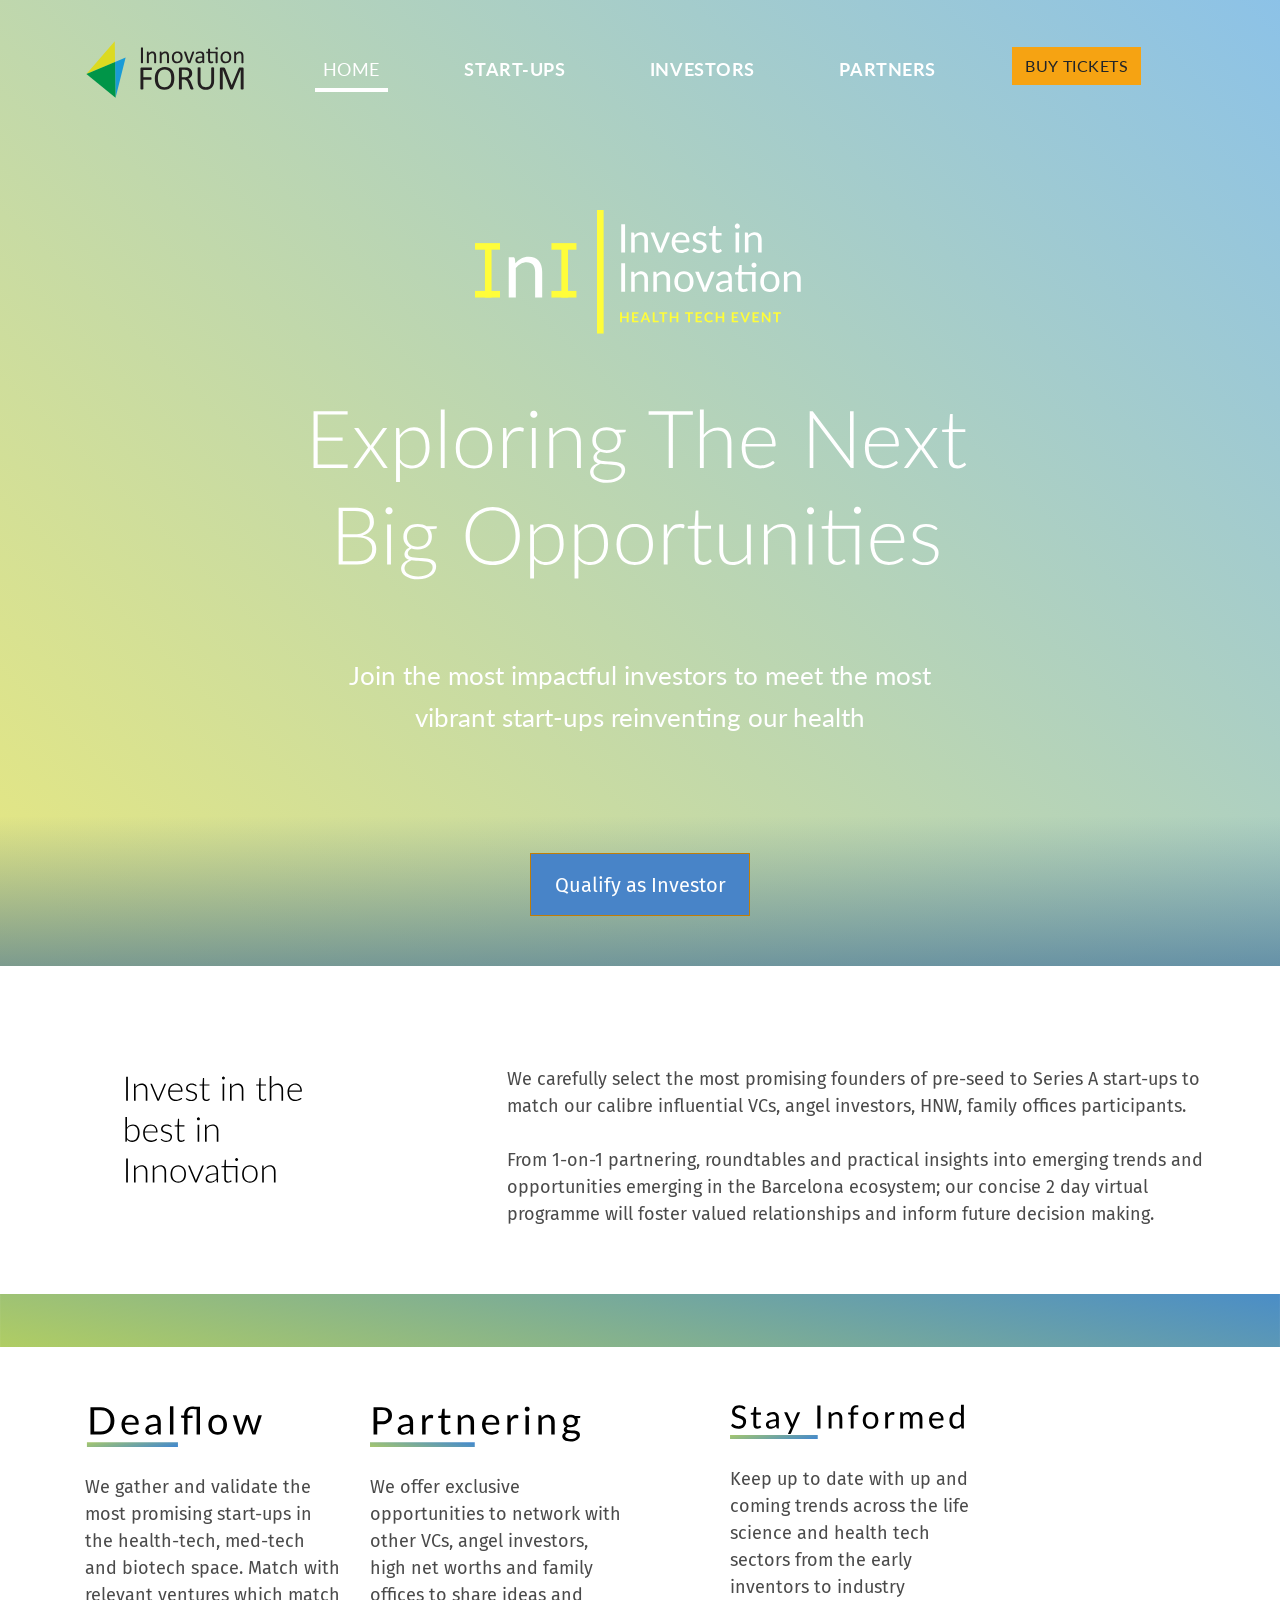
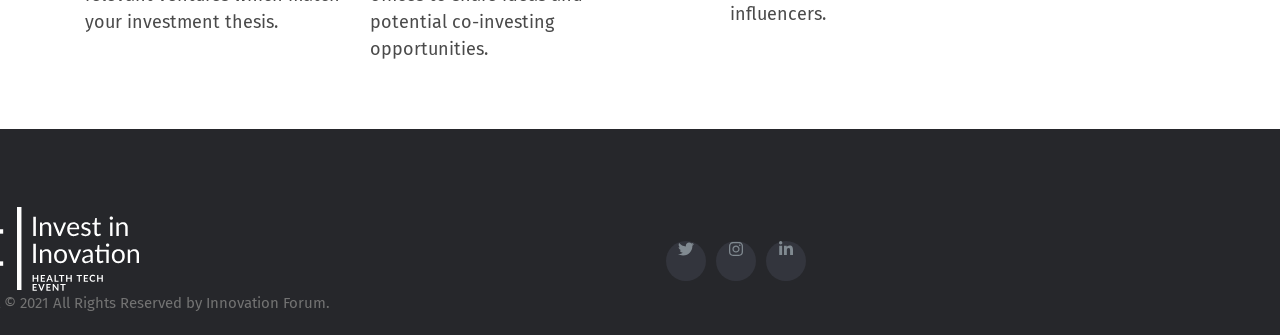
==== commit 0c198286: "changes" ====
--- a/investors.html
+++ b/investors.html
@@ -68,9 +68,9 @@
     </script>
     <nav class="main-navbar navbar navbar-expand-xl fixed-top justify-content-between navbar-dark">
         <div class="container">
-            <div class="navbar-brand"> <a href="#index"> <img class="logo-dark" src="images/ini-logo2.svg"
+            <div class="navbar-brand"> <a href="#index"> <img class="logo-dark" src="images/logo_innoforum.svg"
                         alt="Innovation Forum" width="160" height="60"> <img class="logo-light"
-                        src="images/ini-logo2.svg" alt="Innovation Forum" width="160" height="60"> </a></div>
+                        src="images/logo_innoforum.svg" alt="Innovation Forum" width="160" height="60"> </a></div>
             <button class="navbar-toggler collapsed" type="button" data-toggle="collapse"
                 data-target="#navbarSupportedContent" aria-controls="navbarSupportedContent" aria-expanded="false"
                 aria-label="Toggle navigation"> <span class="icon-bar"></span> </button>
@@ -79,7 +79,7 @@
                     </li>
                     <li class="nav-item active"><a class="nav-link" href="">Home</a></li>
                     <li class="nav-item"><a class="nav-link" href="startups.html">Start-Ups</a></li>
-                    <li class="nav-item"><a class="nav-link" href="">Investors</a></li>
+                    <li class="nav-item"><a class="nav-link" href="investors.html">Investors</a></li>
                     <li class="nav-item"><a class="nav-link" href="">Partners</a></li>
                     <li class="nav-item"><a class="btn btn-primary" href="#" role="button">Buy Tickets</a></li>
                 </ul>
@@ -136,7 +136,7 @@
             <div class="container">
                 <div class="ini-logo"> <img src="images/ini_logo.svg" alt="Invest In Innovation Logo" width="330"
                         height="122"></div>
-                <img src="images/investor-logo.svg" alt="Explore New Investments" width="654" height="177" style="
+                <img src="images/investor-logo.svg" alt="Explore New Opportunities" width="654" height="177" style="
                             margin-bottom: 75px;">
                 <section class="explore" style="margin-bottom: 75px;">
                     <p style=" width: 597px; height: 107px;">Join the most impactful investors to meet the most vibrant start-ups reinventing our health</p>
@@ -151,59 +151,16 @@
             <div class="container-fluid">
                 <div class="row">
                     <div class="col-lg-4 img-what-is">
-                        <img src="images/what-is.svg" alt="What Is Innovation Forum" width="374" height="117.6">
+                        <img src="images/invest.svg" alt="What Is Innovation Forum" width="177" height="60.6">
                     </div>
                     <div class="col-lg-8" style="
                         padding-left: 80px;
                         padding-right: 0px;
                     ">
-                        <p class="whatis-if">Invest in Innovation brings together leading investors and founders from
-                            around the health and technology space to set the agenda for the next stage in healthcare
-                            innovation. Meet the founders transforming health in the digital, biotech, pharma, AI and
-                            medtech space and the investors and policy makers setting the stage to make them happen.<br>
-
-                            <br>Over the past 8 years, the global Innovation Forum network has featured the most vibrant
-                            health-tech ecosystems in Europe and as in proud to highlight Barcelona as one of the
-                            fastest growing European ecosystems in 2021 in this 2 day virtual conference.
+                        <p class="whatis-if">We carefully select the most promising founders of pre-seed to Series A start-ups to match our calibre influential VCs, angel investors, HNW, family offices participants.<br>
+
+                            <br>From 1-on-1 partnering, roundtables and practical insights into emerging trends and opportunities emerging in the Barcelona ecosystem; our concise 2 day virtual programme will foster valued relationships and inform future decision making.
                         </p>
-                    </div>
-                </div>
-            </div>
-        </section>
-        <section class="section-counters">
-            <div class="container">
-                <div class="row justify-content-center text-center">
-                    <div class="col-sm-6 mb-5 col-lg-3 mb-lg-0">
-                        <img src="images/Attendees.svg" alt="Attendees icon" width="97" height="97">
-                        <div class="counter-number">
-                            <span data-count="300">300+</span>
-
-                        </div>
-                        <div class="number-label">Delegates</div>
-                    </div>
-                    <div class="col-sm-6 mb-5 col-lg-3 mb-lg-0">
-                        <img src="images/new-business-1127604.svg" alt="New Business Icon" width="97" height="97">
-                        <div class="counter-number">
-                            <span data-count="10">100+</span>
-                            +
-                        </div>
-                        <div class="number-label">Start-Ups Represented</div>
-                    </div>
-                    <div class="col-sm-6 mb-5 col-lg-3 mb-lg-0">
-                        <img src="images/2056-512_1.svg" alt="Investor icon" width="97" height="97">
-                        <div class="counter-number">
-                            <span data-count="100">100+</span>
-                            +
-                        </div>
-                        <div class="number-label">Investors</div>
-                    </div>
-                    <div class="col-sm-6 mb-5 col-lg-3 mb-lg-0">
-                        <img src="images/countries.svg" alt="Countries icon" width="97" height="97">
-                        <div class="counter-number">
-                            <span data-count="30">30</span>
-                            +
-                        </div>
-                        <div class="number-label">Countries Represented</div>
                     </div>
                 </div>
             </div>
@@ -211,360 +168,48 @@
         <section>
             <img src="images/border.svg" alt="border" width="2000" height="66">
         </section>
-        <section class="description_ini">
-            <div class="container-fluid">
-                <div class="row">
-                    <div class="col-lg-6">
-                        <div class="panel-group" id="accordion" role="tablist" aria-multiselectable="true">
-                            <div class="panel panel-default">
-                                <div class="panel-heading" role="tab" id="headingOne">
-                                    <h4 class="panel-title">
-                                        <a role="button" data-toggle="collapse" data-parent="#accordion"
-                                            href="#collapseOne" aria-expanded="true" aria-controls="collapseOne">
-                                            Why Invest in Innovation ?
-                                        </a>
-                                    </h4>
-                                </div>
-                                <div id="collapseOne" class="panel-collapse collapse in" role="tabpanel"
-                                    aria-labelledby="headingOne">
-                                    <div class="panel-body">
-                                        <p>The past year has seen the largest globally coordinated efforts of
-                                            scientists, policy makers and investment in history to tackle an
-                                            unprecedented challenge. As we emerge on the other side, the question is:
-                                            <b>where next?</b><br>
-
-                                            <br>How do we take this momentum and combine it the maturation of gene
-                                            technologies, AI, cell therapies and advanced devices to catapult the next
-                                            generation of healthcare start-ups?<br>
-
-                                            <br>Join the leading founders, investors and decision makers to scope out
-                                            the next major opportunities and shape the next stage of health-related
-                                            start-ups.</p>
-                                    </div>
-                                </div>
-                            </div>
-                            <div class="panel panel-default">
-                                <div class="panel-heading" role="tab" id="headingTwo">
-                                    <h4 class="panel-title">
-                                        <a class="collapsed" role="button" data-toggle="collapse"
-                                            data-parent="#accordion" href="#collapseTwo" aria-expanded="false"
-                                            aria-controls="collapseTwo">
-                                            Why Barcelona ?
-                                        </a>
-                                    </h4>
-                                </div>
-                                <div id="collapseTwo" class="panel-collapse collapse" role="tabpanel"
-                                    aria-labelledby="headingTwo">
-                                    <div class="panel-body">
-                                        <p>With the Catalonia ‘Bioregion’ seeing one company a week being founded it is
-                                            clear that this ecosystem is a growing opportunity for healthcare
-                                            investment. In recent years, it has developed to a stage of maturity with
-                                            key infrastructure of entrepreneurial support and investment capital
-                                            doubling over the last 2 years and a x5 increase in international
-                                            investment. With 5+ years in the region, the Innovation Forum is keen to
-                                            showcase this ecosystem which has positioned its health innovation to the
-                                            top of its agenda.</p>
-                                    </div>
-                                </div>
-                            </div>
-                        </div>
-                    </div>
-                    <div class="col-lg-6">
-                        <img src="images/conference.svg" alt="Invest In Innovation Logo" width="572" height="572">
+        <section>
+            <div class="container"style="
+            margin-top: 50px;
+            margin-bottom: 50px;
+        ">
+                    <div class="row">
+                            <div class="col-lg-3">
+                                <img src="images/dealflow.svg" alt="Dealflow" width="242" height="72" style="
+                                margin-left: -30;
+                            ">
+                                <br>
+                                <br>
+                                <p>We gather and validate the most promising start-ups in the health-tech, med-tech and biotech space. Match with relevant ventures which match your investment thesis.
+                                </p>
+                            </div>
+                            <div class="col-lg-3" style="
+                    margin-right: 75px;
+                ">
+                                <img src="images/partnering.svg" alt="Partnering" width="242" height="72">
+                                <br>
+                                <br>
+                                <p>We offer exclusive opportunities to network with other VCs, angel investors, high net worths and family offices to share ideas and potential co-investing opportunities.
+                                </p>
+                            </div>
+                            <div class="col-lg-3">
+                                <img src="images/stayinformed.svg" alt="Stay Informed" width="242" height="72">
+                                <br>
+                                <br>
+                                <p>Keep up to date with up and coming trends across the life science and health tech sectors from the early inventors to industry influencers. 
+                                </p>
+                            </div>
                     </div>
                 </div>
             </div>
-        </section>
-        <section class="testimonials">
-            <div id="carouselTestimonials" class="carousel slide carousel-fade" data-ride="carousel" data-pause="true">
-                <div class="carousel-inner">
-                    <div class="carousel-item text-right active">
-                        <div class="carousel-item-content">
-                            <div class="testimonial-image">
-                                <img width="240" height="361" src="images/castlett.svg"
-                                    class="attachment-speakerlist size-speakerlist"
-                                    alt="Invest In Innovation - Richard Castellet" loading="lazy"
-                                    srcset="images/castlett.svg 240w, images/castlett.svg 150w, images/castlett.svg 300w, images/castlett.svg 768w, images/castlett.svg 900w"
-                                    sizes="(max-width: 238px) 100vw, 238px" />
-                            </div>
-                            <div class="container text-left">
-                                <div class="row justify-content-right justify-content-md-right">
-                                    <div class="col-11 col-md-10 offset-lg-1 col-lg-8">
-                                        <blockquote>“The Barcelona ecosystem has everything to consolidate itself as a
-                                            world reference hub in #healthtech. We are entering a new phase of the
-                                            ecosystem, of creation and growth, to the phase of specialization in sectors
-                                            where there is excellence and international competitiveness. The Catalan
-                                            health ecosystem, in the middle of the digital transformation process, at
-                                            the crossroads of exponential technological disruption and new business
-                                            models, is ready for this new phase of international consolidation”
-                                        </blockquote>
-                                        <div class="testimonial-author">
-                                            <p class="author-name">Richard Castellet</p>
-                                            <p class="author-position">Digital Transformation Officer at Gebro Pharma
-                                            </p>
-                                        </div>
-                                    </div>
-                                </div>
-                            </div>
-                        </div>
-                    </div>
-                    <div class="carousel-item text-right ">
-                        <div class="carousel-item-content">
-                            <div class="testimonial-image">
-                                <img width="240" height="361" src="images/Dan.jpeg"
-                                    class="attachment-speakerlist size-speakerlist"
-                                    alt="Health Horizons Conference - Hermann Hauser" loading="lazy"
-                                    srcset="images/Dan.jpeg 240w, images/Dan.jpeg 150w, images/Dan.jpeg 300w, images/Dan.jpeg 900w"
-                                    sizes="(max-width: 238px) 100vw, 238px" />
-                            </div>
-                            <div class="container text-left">
-                                <div class="row justify-content-center justify-content-md-center">
-                                    <div class="col-11 col-md-10 offset-lg-1 col-lg-8">
-                                        <blockquote>“During the recent decade, Barcelona has grown to be an acknowledged
-                                            health innovation hub. Its thriving start-up ecosystem, together with
-                                            world-leading organisations make open numerous possibilities for
-                                            collaborations and investments.
-                                            I believe an event like Invest in Innovation is necessary in order to build
-                                            long standing partnerships and showcase how much Barcelona can offer to the
-                                            world.”
-                                        </blockquote>
-                                        <div class="testimonial-author">
-                                            <p class="author-name">Daniel Moreno Martínez, PhD, FHEA</p>
-                                            <p class="author-position">Head of the Innovation Programme</p>
-                                        </div>
-                                    </div>
-                                </div>
-                            </div>
-                        </div>
-                    </div>
-                    <div class="carousel-item text-right ">
-                        <div class="carousel-item-content">
-                            <div class="testimonial-image">
-                                <img width="240" height="361" src="images/andy-richards.jpg"
-                                    class="attachment-speakerlist size-speakerlist"
-                                    alt="Health Horizons Conference - Hermann Hauser" loading="lazy"
-                                    srcset="images/andy-richards.jpg 240w, images/andy-richards.jpg 150w, images/andy-richards.jpg 300w, images/andy-richards.jpg 900w"
-                                    sizes="(max-width: 238px) 100vw, 238px" />
-                            </div>
-                            <div class="container text-left">
-                                <div class="row justify-content-center justify-content-md-center">
-                                    <div class="col-11 col-md-10 offset-lg-1 col-lg-8">
-                                        <blockquote>““Exciting, really dynamic atmosphere and I look forward to be
-                                            involved in these events in the future”
-                                        </blockquote>
-                                        <div class="testimonial-author">
-                                            <p class="author-name">Dr. Andy Richards</p>
-                                            <p class="author-position"> Chairman of 4 biotech companies and founder of
-                                                Cambridge Angels</p>
-                                        </div>
-                                    </div>
-                                </div>
-                            </div>
-                        </div>
-                    </div>
-                    <div class="carousel-item text-right ">
-                        <div class="carousel-item-content">
-                            <div class="testimonial-image">
-                                <img width="240" height="361" src="images/Dr-Hermann-Hauser.jpg"
-                                    class="attachment-speakerlist size-speakerlist"
-                                    alt="Health Horizons Conference - Hermann Hauser" loading="lazy"
-                                    srcset="images/Dr-Hermann-Hauser.jpg 240w, images/Dr-Hermann-Hauser.jpg 150w, images/Dr-Hermann-Hauser.jpg 300w, images/Dr-Hermann-Hauser.jpg 900w"
-                                    sizes="(max-width: 238px) 100vw, 238px" />
-                            </div>
-                            <div class="container text-left">
-                                <div class="row justify-content-center justify-content-md-center">
-                                    <div class="col-11 col-md-10 offset-lg-1 col-lg-8">
-                                        <blockquote>“I was blown away! I am so impressed that there are so many good
-                                            companies now”
-                                        </blockquote>
-                                        <div class="testimonial-author">
-                                            <p class="author-name">Dr. Hermann Hauser</p>
-                                            <p class="author-position">Founder & Director at Amadeus Capital Partners
-                                            </p>
-                                        </div>
-                                    </div>
-                                </div>
-                            </div>
-                        </div>
-                    </div>
-                    <div class="arrows">
-                        <div class="container">
-                            <div class="row justify-content-center justify-content-md-center">
-                                <div class="col-11 col-md-10 offset-lg-1 col-lg-8">
-                                    <a class="carousel-control-prev" href="#carouselTestimonials" role="button"
-                                        data-slide="prev">
-                                        <span class="carousel-control-prev-icon" aria-hidden="true"></span>
-                                        <span class="sr-only">Previous</span>
-                                    </a>
-                                    <a class="carousel-control-next" href="#carouselTestimonials" role="button"
-                                        data-slide="next">
-                                        <span class="carousel-control-next-icon" aria-hidden="true"></span>
-                                        <span class="sr-only">Next</span>
-                                    </a>
-                                </div>
-                            </div>
-                        </div>
-                    </div>
-                </div>
-        </section>
-        <section id="schedule" class="section-with-bg">
-            <div class="container-fluid">
-                <div class="section-header">
-                    <img src="images/event_schedule.svg" alt="Invest In Innovation Logo" width="158" height="46">
-                </div>
-                <!-- <div>
-                    <ul class="nav nav-tabs" role="tablist">
-                        <li class="nav-item" style="
-                    padding-right: 100px;
-                    margin-right: 150px;
-                    ">
-                            <a class="nav-link" style="
-                        padding-right: 100px;" data-toggle="tab"><span class="day">Day 1 :</span><br>9 November
-                                2021</a>
-                        </li>
-                        
-                    </ul>
-                </div> -->
-                <div class="tab-content row justify-content-center">
-                    <div class="container">
-                        <div class="row">
-                            <div class="col-md-6" style="
-                            padding-left: 100px">
-                            <ul class="nav nav-tabs" role="tablist">
-                                <li class="nav-item" style="
-                            padding-right: 100px;
-                            margin-right: 150px;
-                            ">
-                                   <li class="nav-item">
-                                    <a class="nav-link" style="
-                                padding-left: 100px;" data-toggle="tab"><span class="day">Day 1 :</span><br>09 November
-                                        2021</a>
-                                </li>
-                            </ul>
-                                <h4 class="session">Session 1</h4>
-                                <br>
-                                <h2 class="session-title">Barcelona as an Innovation Hub</h2>
-                                <br>
-                                <p class="session-info">Hear from the leaders who have shaped Barcelona into a major
-                                    European innovation hub. From high-level policy makers to successful
-                                    entrepreneurs, hear the stories of how this ecosystem has planted its roots and
-                                    now rapidly growing and flourishing.</p>
-                                <br>
-                                <h4 class="session">Break</h4>
-                                <br>
-                                <h3 class="session-title">Break and Networking</h3>
-                                <br>
-                                <h4 class="session">Session 2</h4>
-                                <br>
-                                <h2 class="session-title">Investment in Health-tech and Life Science</h2>
-                                <br>
-                                <p class="session-info">We explore the current investment vehicles and opportunities
-                                    both in the Barcelona region and more broadly in the European landscape in the
-                                    health tech, bio tech and med tech sectors. Discover key considerations in
-                                    investing in different ecosystems, the developing regulations being introduced
-                                    to address new challenges, and how these may affect your firm/company. </p>
-                            </div>
-                            <div class="col-md-6" style="
-                                padding-left: 100px">
-                                <ul class="nav nav-tabs" role="tablist">
-                                    <li class="nav-item" style="
-                                padding-right: 100px;
-                                margin-right: 150px;
-                                ">
-                                       <li class="nav-item">
-                                        <a class="nav-link" style="
-                                    padding-left: 100px;" data-toggle="tab"><span class="day">Day 2 :</span><br>10 November
-                                            2021</a>
-                                    </li>
-                                </ul>
-                                <h4 class="session">Session 3</h4>
-                                <br>
-                                <h2 class="session-title">Emerging Trends in Health</h2>
-                                <br>
-                                <br>
-                                <p class="session-info">We gather key opinion leaders in both academia, successful
-                                    start-ups and leading companies to discuss the vast emergence new opportunities
-                                    across biotech, health tech and med tech fueled by innovative research and
-                                    visionary entrepreneurs.</p>
-                                <br>
-                                <h4 class="session">Break</h4>
-                                <br>
-                                <h3 class="session-title">Break and Networking</h3>
-                                <br>
-                                <h4 class="session">Session 4</h4>
-                                <br>
-                                <h2 class="session-title">Start-up Pitching</h2>
-                                <br>
-                                <br>
-                                <p class="session-info">Hear from the most talented and passionate founders aspiring
-                                    to transform the industry with their groundbreaking technologies. From seed to
-                                    Series A, we’ll present a range of opportunities culminating in our IMAGINE IF!
-                                    accelerator final where our global top 15 pitch to win non-dilutive funding
-                                    having been whittled down from almost 200 global applicants through multiple
-                                    stages of evaluation.</p>
-                            </div>
-                        </div>
-                    </div>
-                </div>
-            </div>
-        </section>
-        <script src="javascript/slick.js"></script>
-        <section>
-            <img src="images/border.svg" alt="border" width="2000" height="66">
-        </section>
-        <section id="advisors" class="section-with-bg">
-            <div class="container-fluid">
-                <div class="section-header">
-                    <div class="venue">
-                        <img src="images/advisors.svg" alt="Invest In Innovation Logo" width="158" height="46">
-                    </div>
-                </div>
-            </div>
-            <div class="row">
-                <div class="col-md-4">
-                    <div class="thumbnail">
-                        <img src="images/Daniel-Oliver-Capital-Cell.jpg" alt="Daniel Oliver" style="width:100%">
-                        <div class="advisor-caption" style="
-                      padding-top: 50px">
-                            <h3>Daniel Oliver</h3>
-                            <h6>CEO, Capital Cell</h6>
-                        </div>
-                        </a>
-                    </div>
-                </div>
-                <div class="col-md-4">
-                    <div class="thumbnail">
-                        <img src="images/Daniel+Moreno+Martinez.jpg" alt="Dr. Daniel Moreno Martinez"
-                            style="width:100%">
-                        <div class="advisor-caption" style="
-                      padding-top: 50px">
-                            <h3>Dr. Daniel Moreno</h3>
-                            <h6>Head of the innovation programme, Hospital Germans Trias i Pujol </h6>
-                        </div>
-                        </a>
-                    </div>
-                </div>
-                <div class="col-md-4">
-                    <div class="thumbnail">
-                        <img src="images/ignasi heras.jpg" alt="Ignasi Heras" style="width:100%">
-                        <div class="advisor-caption" style="
-                      padding-top: 50px">
-                            <h3>Ignasi Heras</h3>
-                            <h6>VC investor</h6>
-                        </div>
-                        </a>
-                    </div>
-                </div>
-            </div>
-            <br>
-            <br>
-            <br>
-            <br>
+
         </section>
         <section>
             <footer class="site-footer">
                 <div class="container">
-                    <div class="row">
+                    <div class="row" style="
+                    margin-left: 35px;
+                ">
                         <div class="col-xs-6 col-md-3">
                             <!-- Partners -->
                         </div>
@@ -590,10 +235,9 @@
 
                                     <div class="col-md-6">
                                         <ul class="social-icons">
-                                            <li><a class="facebook" href="#"><i class="fa fa-facebook"></i></a></li>
-                                            <li><a class="twitter" href="#"><i class="fa fa-twitter"></i></a></li>
-                                            <li><a class="dribbble" href="#"><i class="fa fa-dribbble"></i></a></li>
-                                            <li><a class="linkedin" href="#"><i class="fa fa-linkedin"></i></a></li>
+                                            <li><a class="twitter" href="https://twitter.com/Innovation_F"><i class="fa fa-twitter"></i></a></li>
+                                            <li><a class="dribbble" href="https://www.instagram.com/innovation_forum/"><i class="fa fa-instagram"></i></a></li>
+                                            <li><a class="linkedin" href="https://www.linkedin.com/company/innovation-forum"><i class="fa fa-linkedin"></i></a></li>
                                         </ul>
                                     </div>
                                 </div>
--- a/css/style.css
+++ b/css/style.css
@@ -662,9 +662,15 @@
   border-radius: 0;
   max-width: 100%;
   height: auto;
-  align-items: center
-}
-
+  align-items: center;
+  justify-content: center;
+}
+
+.thumbnail {
+  align-content: center;
+  align-items: center;
+  justify-content: center;
+}
 .figure {
   display: inline-block;
 }
@@ -18713,9 +18719,8 @@
 align-content: center;
 }
 
-.advisors .img {
-  display: flex;
-  justify-content: center;;
+.advisors {
+  align-items: center;
 }
 section.speaker-detail {
   padding: 50px 0 80px;
